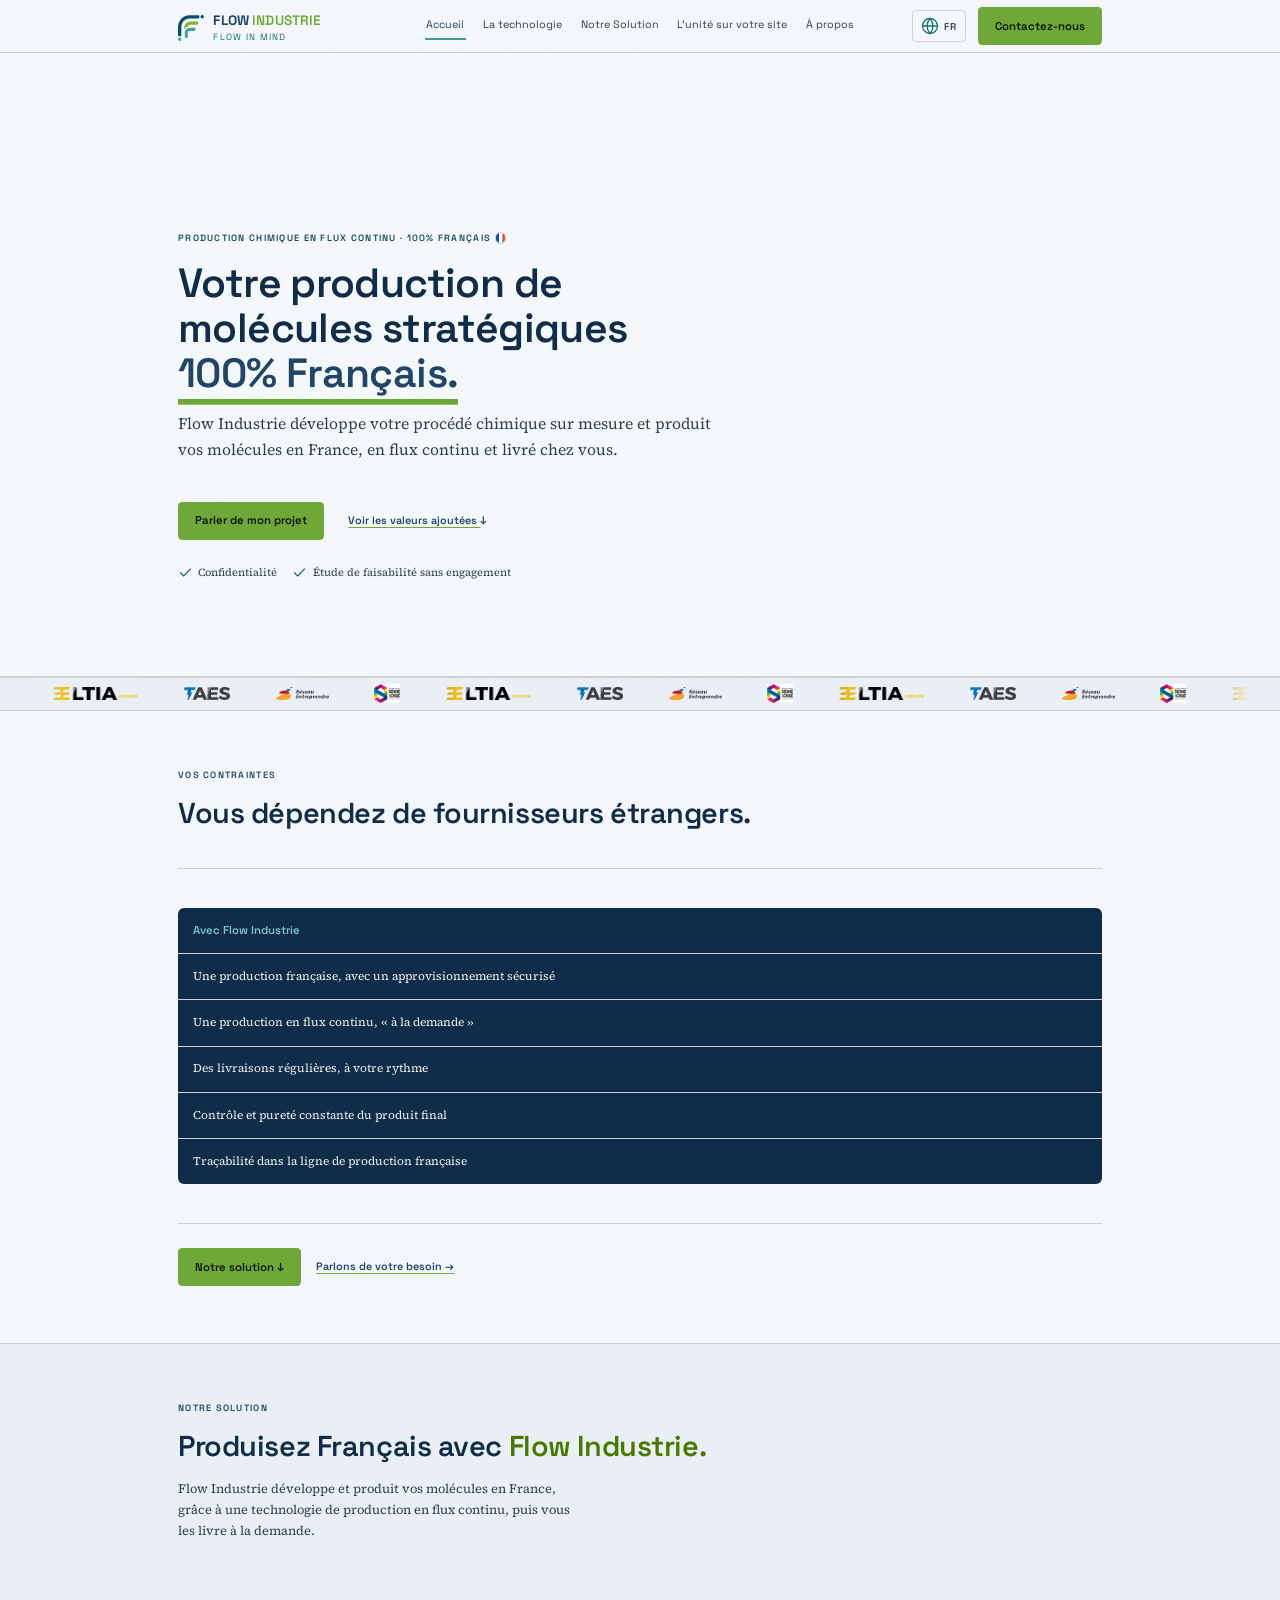
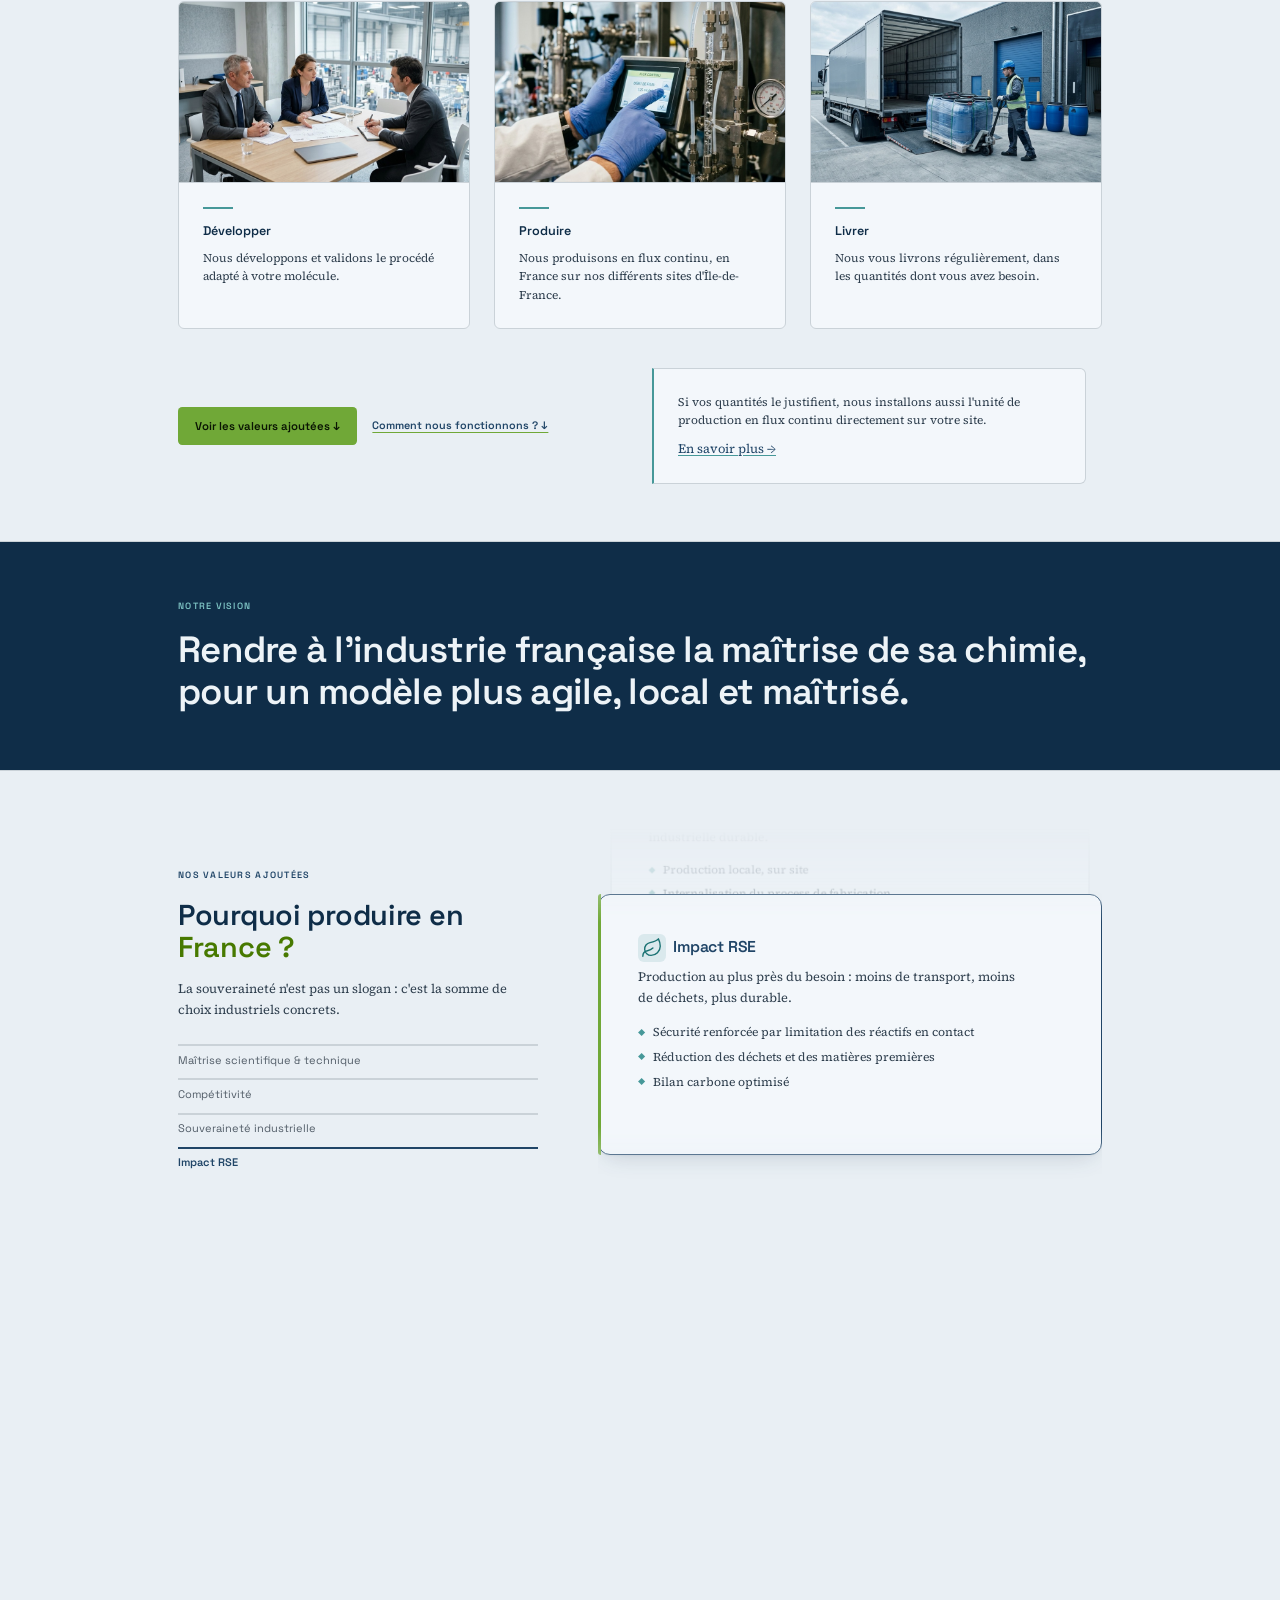
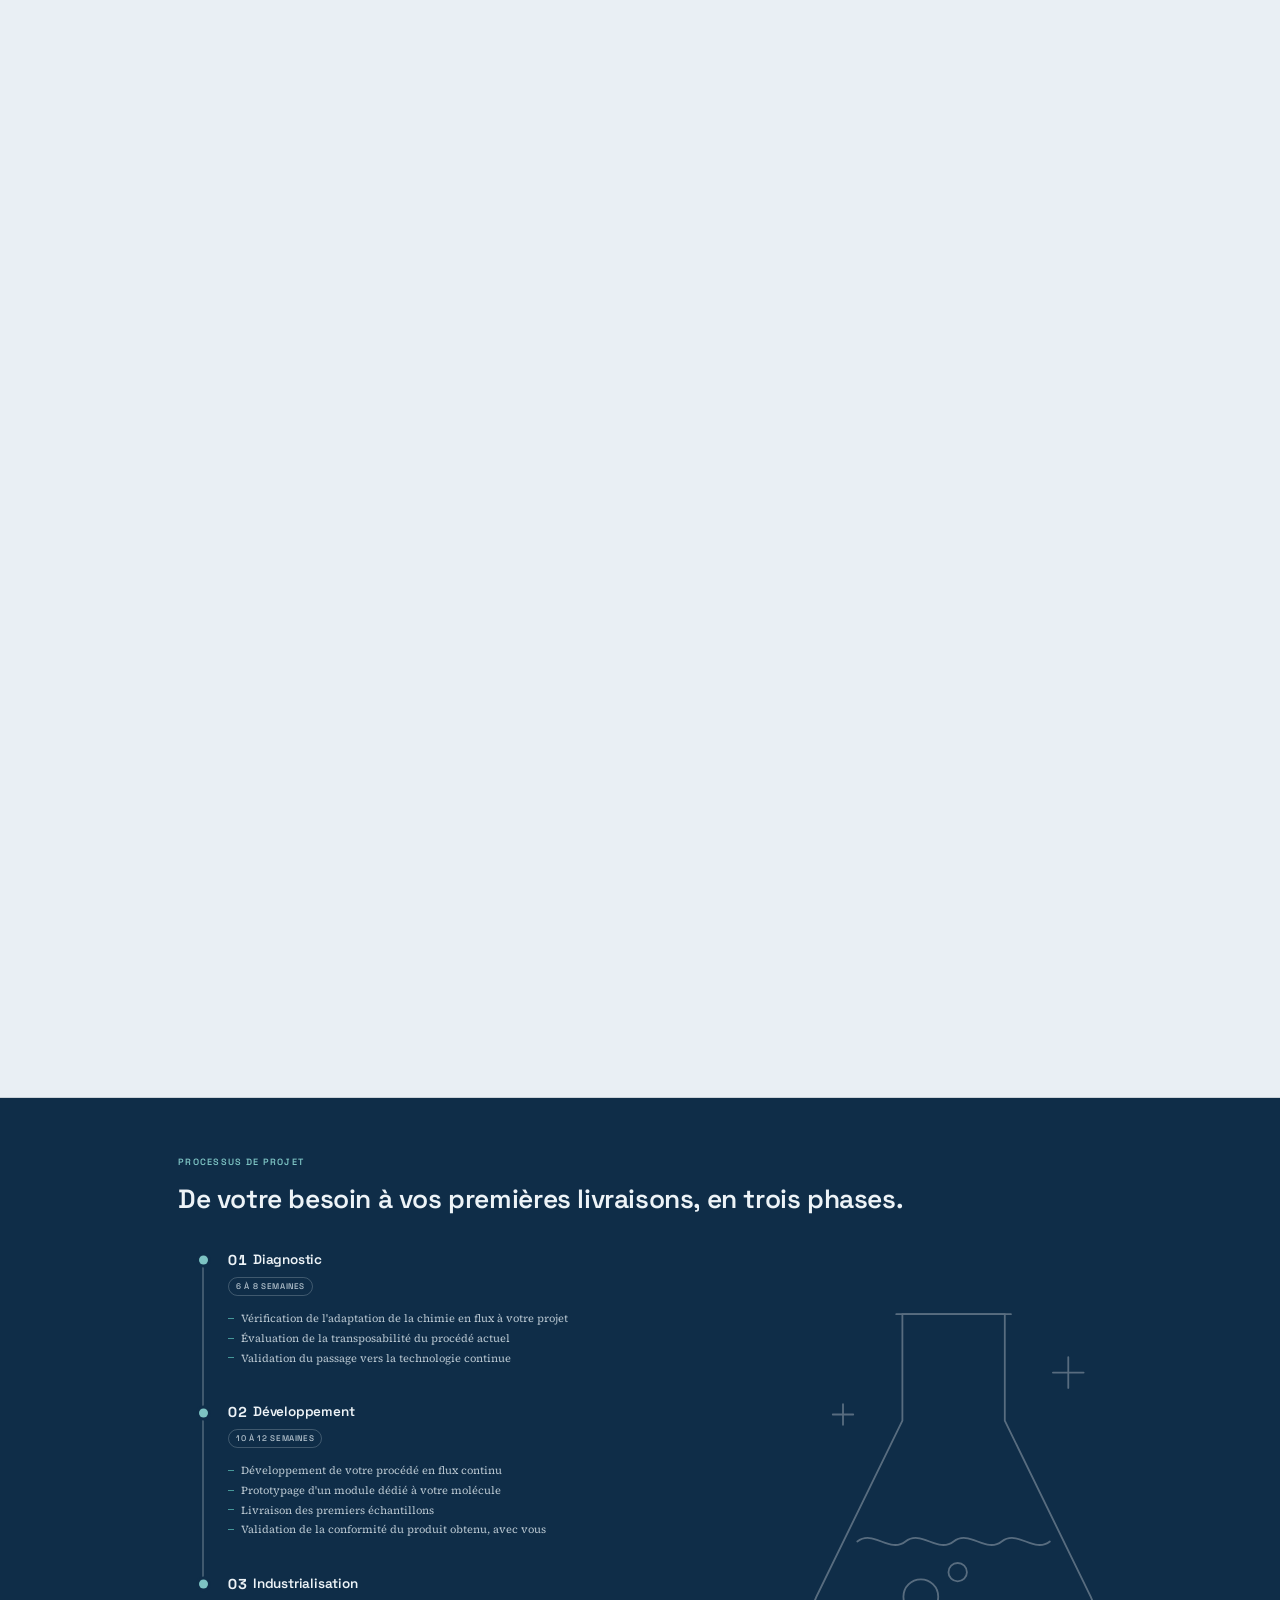
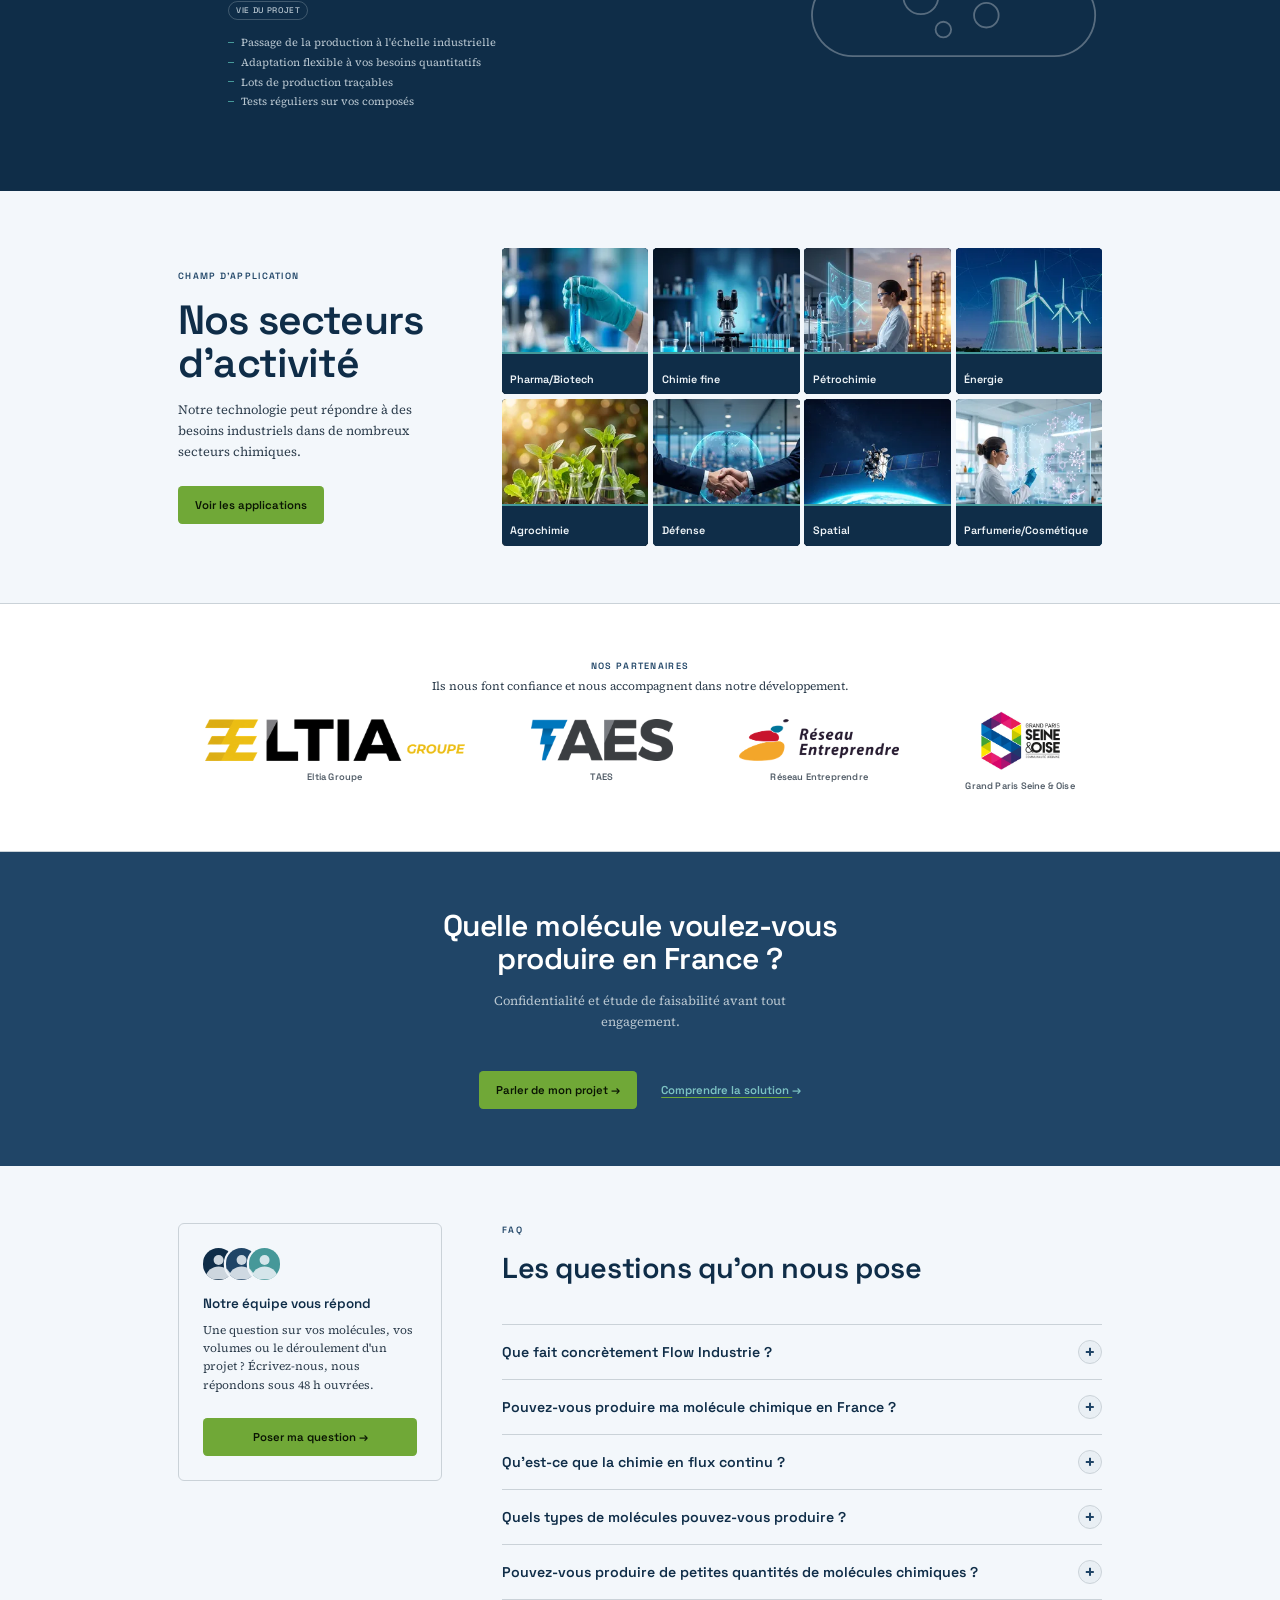
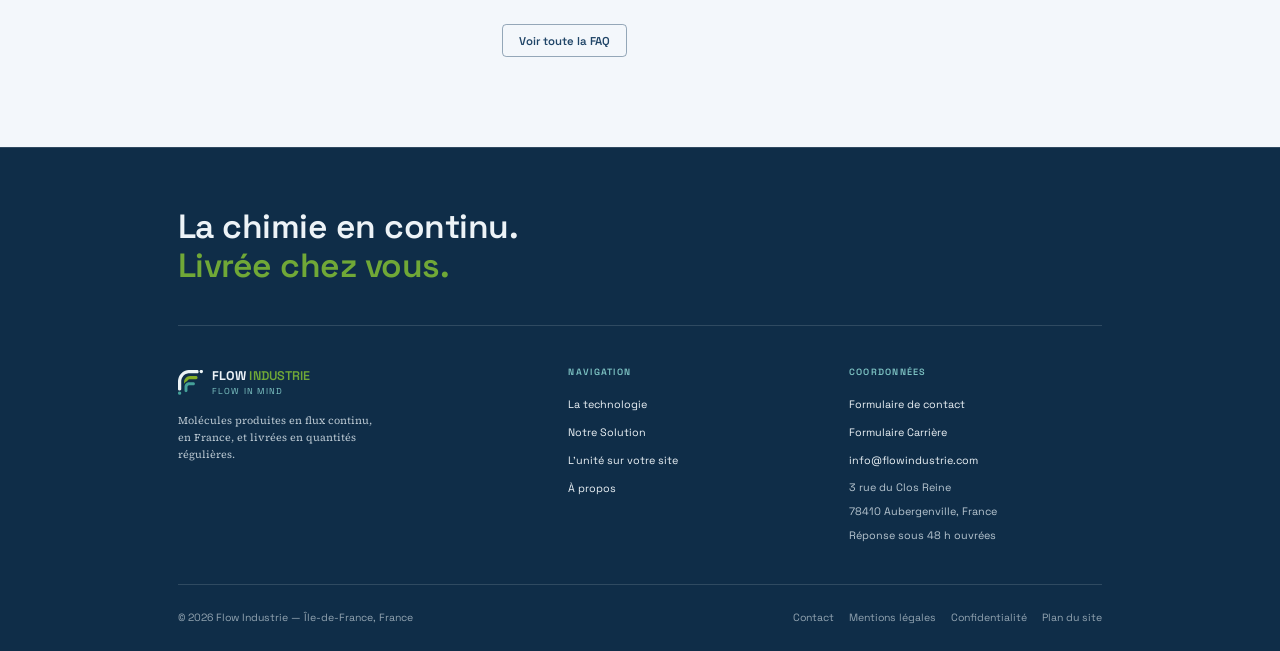
==== index.html @ d7e7b32c "Site Flow Industrie V3 (demonstration, validee par la cliente le 16/11/2026) Co-Authored-By: Claude " ====
<!DOCTYPE html><html lang="fr"> <head><meta charset="utf-8"><meta name="robots" content="noindex, nofollow"><meta name="viewport" content="width=device-width, initial-scale=1"><title>Flow Industrie — Vos molécules produites en France, livrées régulièrement</title><meta name="description" content="Flow Industrie produit vos molécules chimiques en flux continu, en France, et vous livre en quantités régulières : la même molécule, sans l'import."><link rel="canonical" href="https://www.flowindustrie.com/"><link rel="icon" href="favicon.svg" type="image/svg+xml"><link rel="sitemap" href="sitemap-index.xml"><meta property="og:type" content="website"><meta property="og:locale" content="fr_FR"><meta property="og:site_name" content="Flow Industrie"><meta property="og:title" content="Flow Industrie — Vos molécules produites en France, livrées régulièrement"><meta property="og:description" content="Flow Industrie produit vos molécules chimiques en flux continu, en France, et vous livre en quantités régulières : la même molécule, sans l'import."><meta property="og:url" content="https://www.flowindustrie.com/"><meta property="og:image" content="https://www.flowindustrie.com/images/og-unite-modulaire.jpg"><meta property="og:image:width" content="1200"><meta property="og:image:height" content="630"><meta property="og:image:alt" content="Vue de conception de l'unité modulaire de production chimique en flux continu Flow Industrie."><meta name="twitter:card" content="summary_large_image"><link rel="preconnect" href="https://fonts.googleapis.com"><link rel="preconnect" href="https://fonts.gstatic.com" crossorigin><link href="https://fonts.googleapis.com/css2?family=Space+Grotesk:wght@400;500;600;700&family=Source+Serif+4:opsz,wght@8..60,400;8..60,500;8..60,600&display=swap" rel="stylesheet"><script type="application/ld+json">{"@context":"https://schema.org","@type":"Organization","name":"Flow Industrie","slogan":"Flow in Mind","description":"Flow Industrie produit vos molécules chimiques en flux continu, en France, et vous livre en quantités régulières : la même molécule, sans l'import.","url":"https://www.flowindustrie.com/","logo":"https://www.flowindustrie.com/images/logo-flow-industrie.png","email":"info@flowindustrie.com","address":{"@type":"PostalAddress","streetAddress":"3 rue du Clos Reine","postalCode":"78410","addressLocality":"Aubergenville","addressRegion":"Île-de-France","addressCountry":"FR"}}</script><script type="application/ld+json">{"@context":"https://schema.org","@type":"Service","name":"Production de molécules chimiques en flux continu, livrées en France","serviceType":"Production à façon de molécules chimiques en chimie en flux continu, livrée en quantités régulières","provider":{"@type":"Organization","name":"Flow Industrie"},"areaServed":"FR","description":"Flow Industrie produit vos molécules chimiques en flux continu, en France, et vous livre en quantités régulières : la même molécule, sans l'import."}</script><script type="application/ld+json">{"@context":"https://schema.org","@type":"FAQPage","mainEntity":[{"@type":"Question","name":"Que fait concrètement Flow Industrie ?","acceptedAnswer":{"@type":"Answer","text":"Flow Industrie développe, produit et livre des molécules chimiques pour les industriels. Nous prenons en charge le développement du procédé, sa mise à l'échelle puis la production récurrente de la molécule sur notre site en France. Les produits sont ensuite livrés en quantités régulières, adaptées aux besoins de votre production."}},{"@type":"Question","name":"Pouvez-vous produire ma molécule chimique en France ?","acceptedAnswer":{"@type":"Answer","text":"Oui, sous réserve que la molécule et son procédé soient compatibles avec notre technologie de production en flux continu. Chaque projet commence par une étude de faisabilité permettant d'évaluer la molécule, le procédé, les contraintes de production et les volumes nécessaires avant tout engagement."}},{"@type":"Question","name":"Qu'est-ce que la chimie en flux continu ?","acceptedAnswer":{"@type":"Answer","text":"La chimie en flux continu consiste à faire circuler en continu les réactifs dans un équipement de production, plutôt que de réaliser la réaction par lots successifs. Cette technologie permet notamment de mieux contrôler les paramètres du procédé, de produire de manière régulière et d'adapter les volumes de production aux besoins industriels."}},{"@type":"Question","name":"Quels types de molécules pouvez-vous produire ?","acceptedAnswer":{"@type":"Answer","text":"Flow Industrie peut étudier des projets dans différents domaines de la chimie : chimie fine, pharmacie et biotech, énergie, agrochimie, pétrochimie, défense, spatial, parfumerie et cosmétique. La faisabilité dépend toutefois des caractéristiques propres à chaque molécule et de son procédé de synthèse."}},{"@type":"Question","name":"Pouvez-vous produire de petites quantités de molécules chimiques ?","acceptedAnswer":{"@type":"Answer","text":"Oui. L'un des intérêts de notre modèle est de pouvoir produire des quantités régulières, plutôt que d'imposer l'achat et le stockage de grandes quantités de produit. Les volumes peuvent évoluer en fonction des besoins du client, du kilogramme jusqu'à plusieurs dizaines de tonnes par an."}},{"@type":"Question","name":"Quels volumes pouvez-vous produire ?","acceptedAnswer":{"@type":"Answer","text":"Flow Industrie peut accompagner des besoins allant du kilogramme jusqu'à environ 100 tonnes par an, selon la molécule, le procédé et les caractéristiques du projet. Les volumes sont définis avec le client en fonction de sa consommation et de ses besoins industriels."}},{"@type":"Question","name":"Pourquoi produire une molécule chimique en France ?","acceptedAnswer":{"@type":"Answer","text":"Produire une molécule en France permet de réduire la dépendance à un fournisseur éloigné, de mieux maîtriser son approvisionnement et de limiter les contraintes liées au transport et au stockage. Pour une molécule stratégique, une production locale peut également contribuer à sécuriser la continuité de la production industrielle."}},{"@type":"Question","name":"Flow Industrie fait-elle de la sous-traitance chimique ?","acceptedAnswer":{"@type":"Answer","text":"Flow Industrie accompagne les industriels dans le développement, l'industrialisation et la production de leurs molécules chimiques. Notre intervention couvre notamment la mise au point du procédé, la production en flux continu en France et les livraisons régulières du produit fini."}},{"@type":"Question","name":"Comment se déroule un projet avec Flow Industrie ?","acceptedAnswer":{"@type":"Answer","text":"Un projet commence par l'identification de la molécule et une étude de faisabilité. Si le projet est compatible avec notre technologie, nous développons et validons le procédé, puis nous passons à la production et à la mise en place des livraisons récurrentes. Étude de faisabilité → Développement du procédé → Mise à l'échelle → Production → Livraisons régulières"}},{"@type":"Question","name":"Quels sont les avantages de la production chimique en flux continu ?","acceptedAnswer":{"@type":"Answer","text":"La production en flux continu permet notamment un meilleur contrôle du procédé, une production régulière et une adaptation des volumes aux besoins industriels. Elle peut également réduire certaines contraintes liées à la production par lots, selon la nature de la molécule et du procédé."}}]}</script><script>
      (function () {
        var racine = document.documentElement;
        if (window.matchMedia('(prefers-reduced-motion: reduce)').matches) return;
        racine.classList.add('js-mouvement');
        window.setTimeout(function () {
          if (racine.dataset.mouvement !== 'pret') racine.classList.remove('js-mouvement');
        }, 2500);
      })();
    </script><link rel="stylesheet" href="_astro/a-propos.DqSEigQd.css">
<link rel="stylesheet" href="_astro/index.Ccpy-rW3.css">
<link rel="stylesheet" href="_astro/applications.D3SaBpTM.css">
<style>.roulette[data-astro-cid-ecwx7uhs]{display:grid;gap:var(--space-md);list-style:none}.pilier[data-astro-cid-ecwx7uhs]{position:relative;background:var(--color-paper);border:var(--rule);border-radius:var(--radius-lg);padding:var(--space-xl);transition:border-color var(--dur) var(--ease-out),box-shadow var(--dur) var(--ease-out)}@media(max-width:900px){.pilier[data-astro-cid-ecwx7uhs]{padding:var(--space-lg)}}.pilier[data-astro-cid-ecwx7uhs]:hover,.roulette[data-astro-cid-ecwx7uhs][data-pilotage]>.pilier[data-astro-cid-ecwx7uhs]:hover{border-color:var(--color-teal);box-shadow:var(--ombre-survol)}@media(prefers-reduced-motion:reduce){.pilier[data-astro-cid-ecwx7uhs]{transition:none}}.pilier[data-astro-cid-ecwx7uhs]:before{content:"";position:absolute;left:-1px;top:-1px;bottom:-1px;width:.25rem;border-radius:var(--radius-lg) 0 0 var(--radius-lg);background:transparent;transition:background-color var(--dur)}.pilier[data-astro-cid-ecwx7uhs] h3[data-astro-cid-ecwx7uhs]{font-size:var(--text-lg);color:var(--color-petrol)}.resume[data-astro-cid-ecwx7uhs]{margin-top:.4rem;font-size:var(--text-body);color:var(--color-ink-2);max-width:56ch}.points[data-astro-cid-ecwx7uhs]{margin-top:var(--space-md);display:grid;gap:.55rem;list-style:none}.points[data-astro-cid-ecwx7uhs] li[data-astro-cid-ecwx7uhs]{position:relative;padding-left:1.25rem;font-size:1rem;line-height:1.5;color:var(--color-ink-2)}.points[data-astro-cid-ecwx7uhs] li[data-astro-cid-ecwx7uhs]:before{content:"";position:absolute;left:.1rem;top:.52em;width:.4375rem;height:.4375rem;background:var(--color-teal);transform:rotate(45deg)}.roulette[data-astro-cid-ecwx7uhs][data-pilotage]{position:relative;gap:0;padding-block:5.5rem;mask-image:linear-gradient(to bottom,transparent 0,#000 24%,#000 76%,transparent 100%);-webkit-mask-image:linear-gradient(to bottom,transparent 0,#000 24%,#000 76%,transparent 100%)}.roulette[data-astro-cid-ecwx7uhs][data-pilotage]>.pilier[data-astro-cid-ecwx7uhs]{grid-area:1 / 1;--force: 0;border-color:color-mix(in oklab,var(--color-petrol) calc(var(--force) * 100%),var(--color-rule));box-shadow:0 1px 2px oklch(29% .06 248 / calc(.06 * var(--force))),0 .875rem 2rem -.75rem oklch(29% .06 248 / calc(.26 * var(--force)));will-change:transform,opacity}.roulette[data-astro-cid-ecwx7uhs][data-pilotage]>.pilier[data-astro-cid-ecwx7uhs]:before{background:var(--color-accent);opacity:var(--force);transition:none}.commandes[data-astro-cid-ecwx7uhs][hidden]{display:none}.commandes[data-astro-cid-ecwx7uhs]{margin-top:var(--space-lg);display:grid}.commande[data-astro-cid-ecwx7uhs]{width:100%;background:none;border:0;padding:0 0 .9rem;cursor:pointer;text-align:left;font-family:var(--font-display);min-height:2.75rem;display:flex;flex-direction:column;align-items:stretch;justify-content:flex-start}.commande[data-astro-cid-ecwx7uhs] .visuel[data-astro-cid-ecwx7uhs]{display:block;height:2px;background:var(--color-rule);transition:background-color var(--dur),height var(--dur),margin-bottom var(--dur)}.commande[data-astro-cid-ecwx7uhs] .etiquette[data-astro-cid-ecwx7uhs]{display:block;margin-top:.55rem;font-size:.92rem;line-height:1.35;color:var(--color-muted);transition:color var(--dur)}.commande[data-astro-cid-ecwx7uhs]:hover .visuel[data-astro-cid-ecwx7uhs]{background:var(--color-teal)}.commande[data-astro-cid-ecwx7uhs]:hover .etiquette[data-astro-cid-ecwx7uhs]{color:var(--color-ink-2)}.commande[data-astro-cid-ecwx7uhs]:focus-visible{outline:2px solid var(--color-focus);outline-offset:.25rem;border-radius:2px}.commande[data-astro-cid-ecwx7uhs]:active .visuel[data-astro-cid-ecwx7uhs]{background:var(--color-petrol)}.commande[data-astro-cid-ecwx7uhs][aria-current=true] .visuel[data-astro-cid-ecwx7uhs]{background:var(--color-petrol);height:.1875rem;margin-bottom:-1px}.commande[data-astro-cid-ecwx7uhs][aria-current=true] .etiquette[data-astro-cid-ecwx7uhs]{color:var(--color-petrol);font-weight:600}
.surtitre-section[data-astro-cid-xhkvyzga]{font-family:var(--font-display);font-size:.76rem;font-weight:600;letter-spacing:.14em;text-transform:uppercase;color:var(--color-petrol);margin-bottom:var(--space-md)}.vision[data-astro-cid-xhkvyzga]{background:var(--color-petrol-deep);border-block:var(--rule)}.vision[data-astro-cid-xhkvyzga] .wrap[data-astro-cid-xhkvyzga]{padding-block:var(--rythme-demi)}.vision[data-astro-cid-xhkvyzga].part-empruntee{margin-top:2.75rem}.vision[data-astro-cid-xhkvyzga] .surtitre-section[data-astro-cid-xhkvyzga]{color:var(--color-teal-clair)}.phrase[data-astro-cid-xhkvyzga]{font-family:var(--font-display);font-weight:600;font-size:clamp(1.75rem,3.6vw,3.05rem);line-height:1.14;letter-spacing:-.02em;color:var(--color-on-dark)}.vision[data-astro-cid-xhkvyzga][data-pilotage] .mot[data-astro-cid-xhkvyzga]{opacity:0;transition:opacity .45s var(--ease-out)}.vision[data-astro-cid-xhkvyzga][data-pilotage] .mot[data-astro-cid-xhkvyzga].allume{opacity:1}
.cta-fin[data-astro-cid-ozoyvow7]{background:var(--color-petrol-deep);color:var(--color-on-dark)}.cta-fin[data-astro-cid-ozoyvow7].fond-petrol{background:var(--color-petrol)}.cta-fin[data-astro-cid-ozoyvow7] .wrap[data-astro-cid-ozoyvow7]{padding-block:var(--rythme-demi) var(--space-3xl);text-align:center}.cta-fin[data-astro-cid-ozoyvow7].suivie .wrap[data-astro-cid-ozoyvow7]{padding-bottom:var(--rythme-demi)}.cta-titre[data-astro-cid-ozoyvow7]{font-size:clamp(1.8rem,3.4vw,2.5rem);color:#fff;max-width:24ch;margin-inline:auto}.cta-texte[data-astro-cid-ozoyvow7]{margin-top:var(--space-md);color:var(--color-on-dark-2);max-width:52ch;margin-inline:auto}.cta-actions[data-astro-cid-ozoyvow7]{margin-top:var(--space-xl);display:flex;flex-wrap:wrap;align-items:center;justify-content:center;gap:var(--space-lg)}.cta-secondaire[data-astro-cid-ozoyvow7]{font-family:var(--font-display);font-weight:600;font-size:.95rem;color:var(--color-teal-clair);text-decoration-color:var(--color-accent)}
</style>
<link rel="stylesheet" href="_astro/applications.BpqbabYR.css"><link rel="stylesheet" href="_astro/mobile-partage.css"></head> <body> <a class="saut-contenu" href="#contenu">Aller au contenu principal</a> <header class="entete" data-astro-cid-dmqpwcec>  <!-- Niveau 2 — barre principale --> <div class="wrap barre" data-astro-cid-dmqpwcec> <a class="marque" href="index.html" data-astro-cid-dmqpwcec>  <img class="marque-signe" src="logo-flow-industrie.svg" alt="" width="972" height="959" data-astro-cid-dmqpwcec> <span class="marque-texte" data-astro-cid-dmqpwcec> <span class="marque-nom" data-astro-cid-dmqpwcec><b data-astro-cid-dmqpwcec>FLOW</b> <span data-astro-cid-dmqpwcec>INDUSTRIE</span></span> <span class="marque-baseline" data-astro-cid-dmqpwcec>Flow in Mind</span> </span> </a> <nav class="liens" id="menu-principal" aria-label="Navigation principale" data-astro-cid-dmqpwcec> <a href="index.html" aria-current="page" data-astro-cid-dmqpwcec> Accueil </a><a href="technologie/index.html" data-astro-cid-dmqpwcec> La technologie </a><a href="applications/index.html" data-astro-cid-dmqpwcec> Notre Solution </a><a href="unite-sur-votre-site/index.html" data-astro-cid-dmqpwcec> L&#39;unité sur votre site </a><a href="a-propos/index.html" data-astro-cid-dmqpwcec> À propos </a> <a class="btn btn-accent cta-menu" href="contact/index.html" data-astro-cid-dmqpwcec>Contactez-nous</a> </nav> <div class="actions-entete" data-astro-cid-dmqpwcec><!-- Sélecteur de langue : l'icône est en place, la traduction reste à brancher. --><button type="button" class="bouton-langue" aria-disabled="true" title="Le site n'est disponible qu'en français pour le moment" aria-label="Changer la langue du site — français" data-astro-cid-dmqpwcec><svg class="glyphe-langue" viewBox="0 0 24 24" width="18" height="18" fill="none" stroke="currentColor" stroke-width="1.7" stroke-linecap="round" stroke-linejoin="round" aria-hidden="true" data-astro-cid-dmqpwcec><circle cx="12" cy="12" r="10"/><path d="M2 12h20"/><path d="M12 2a15 15 0 0 1 0 20a15 15 0 0 1 0-20"/></svg><span class="etiquette-langue" data-astro-cid-dmqpwcec>FR</span></button><a class="btn btn-accent cta-entete" href="contact/index.html" data-astro-cid-dmqpwcec>Contactez-nous</a><button type="button" class="bouton-menu" id="bouton-menu" aria-controls="menu-principal" aria-expanded="false" data-astro-cid-dmqpwcec><span class="barres-menu" aria-hidden="true" data-astro-cid-dmqpwcec><span data-astro-cid-dmqpwcec></span><span data-astro-cid-dmqpwcec></span><span data-astro-cid-dmqpwcec></span></span>Menu</button></div> </div> </header>  <script type="module">const t=document.querySelector(".entete");if(t){let s=null;const l=()=>{const e=window.scrollY>8;e!==s&&(s=e,e?t.dataset.defile="":delete t.dataset.defile)};window.addEventListener("scroll",l,{passive:!0}),l()}</script> <main id="contenu">  <section class="hero" data-astro-cid-j7pv25f6> <div class="wrap hero-grille" data-astro-cid-j7pv25f6>  <div class="hero-texte" data-anim-groupe="monte" data-astro-cid-j7pv25f6>  <p class="hero-surtitre" data-astro-cid-j7pv25f6>Production&nbsp;chimique en&nbsp;flux&nbsp;continu&nbsp;·&nbsp;100%&nbsp;Français<span class="drapeau" role="img" aria-label="France" data-astro-cid-j7pv25f6><svg viewBox="0 0 3 3" width="14" height="14" preserveAspectRatio="none" aria-hidden="true" data-astro-cid-j7pv25f6><rect width="1" height="3" x="0" fill="#0055A4"/><rect width="1" height="3" x="1" fill="#FFFFFF"/><rect width="1" height="3" x="2" fill="#EF4135"/></svg></span></p>   <h1 data-astro-cid-j7pv25f6>Votre production de molécules stratégiques <em class="vert" data-anim="souligne" data-retard="3" data-astro-cid-j7pv25f6>100% Français.</em></h1>  <p class="hero-chapo" data-astro-cid-j7pv25f6>
Flow Industrie développe votre procédé chimique sur mesure et produit vos
          molécules en France, en flux continu et livré chez vous.
</p>  <div class="cta" data-astro-cid-j7pv25f6> <a class="btn btn-accent" href="contact/index.html" data-astro-cid-j7pv25f6>Parler de mon projet</a> <a class="hero-ancre lien-appui" data-sens="bas" href="#valeurs-ajoutees" data-astro-cid-j7pv25f6>Voir les valeurs ajoutées <span aria-hidden="true" data-astro-cid-j7pv25f6>↓</span></a> </div> <ul class="hero-appui" data-astro-cid-j7pv25f6><li data-astro-cid-j7pv25f6><svg class="glyphe" viewBox="0 0 24 24" width="15" height="15" fill="none" stroke="currentColor" stroke-width="2" stroke-linecap="round" stroke-linejoin="round" aria-hidden="true" data-astro-cid-j7pv25f6><path d="m4 12.5 5 5L20 6.5"/></svg><span data-astro-cid-j7pv25f6>Confidentialité</span></li><li data-astro-cid-j7pv25f6><svg class="glyphe" viewBox="0 0 24 24" width="15" height="15" fill="none" stroke="currentColor" stroke-width="2" stroke-linecap="round" stroke-linejoin="round" aria-hidden="true" data-astro-cid-j7pv25f6><path d="m4 12.5 5 5L20 6.5"/></svg><span data-astro-cid-j7pv25f6>Étude de faisabilité sans engagement</span></li></ul> </div> </div>   <picture data-astro-cid-j7pv25f6><!-- Sur telephone et tablette, une photo nativement en portrait (1536x2752), composee pour ce cadre : plafond clair en haut ou se pose le titre, atelier au milieu, bidon et mains gantees en bas. Elle remplit tout le hero, la ou le recadrage paysage precedent ne tenait que la moitie haute. --><source media="(max-width:860px)" type="image/webp" srcset="_astro/unite-hall-espace-texte.BmQSYcXX_port800.webp 800w, _astro/unite-hall-espace-texte.BmQSYcXX_port1536.webp 1536w" sizes="100vw" data-astro-cid-j7pv25f6><img src="_astro/unite-hall-espace-texte.BmQSYcXX_2mOYdv.webp" srcset="_astro/unite-hall-espace-texte.BmQSYcXX_HS0qW.webp 760w, _astro/unite-hall-espace-texte.BmQSYcXX_1jfOqG.webp 1100w, _astro/unite-hall-espace-texte.BmQSYcXX_1F0tlM.webp 1600w, _astro/unite-hall-espace-texte.BmQSYcXX_2mOYdv.webp 1928w" data-anim="voile" data-retard="2" alt="Mains gantées refermant un bidon de produit chimique fini sur une table en inox, atelier de production en arrière-plan." sizes="100vw" loading="eager" fetchpriority="high" data-astro-cid-j7pv25f6="true" decoding="async" width="1928" height="816" class="hero-photo"></picture> </section><section class="bandeau-partenaires" aria-label="Nos partenaires" data-astro-cid-4k7yywj5> <div class="bandeau-interieur" data-astro-cid-4k7yywj5> <div class="piste" data-astro-cid-4k7yywj5> <div class="defile" data-astro-cid-4k7yywj5> <ul class="logos-bande" data-astro-cid-4k7yywj5> <li style="--echelle:1" data-astro-cid-4k7yywj5> <img src="images/partenaires/eltia.png" alt="Eltia Groupe" decoding="async" data-astro-cid-4k7yywj5> </li><li style="--echelle:1" data-astro-cid-4k7yywj5> <img src="images/partenaires/taes.png" alt="TAES" decoding="async" data-astro-cid-4k7yywj5> </li><li style="--echelle:1" data-astro-cid-4k7yywj5> <img src="images/partenaires/reseau-entreprendre.png" alt="Réseau Entreprendre" decoding="async" data-astro-cid-4k7yywj5> </li><li style="--echelle:1.4" data-astro-cid-4k7yywj5> <img src="images/partenaires/grand-paris-seine-oise.png" alt="Grand Paris Seine &amp; Oise" decoding="async" data-astro-cid-4k7yywj5> </li> </ul><ul class="logos-bande" aria-hidden="true" data-astro-cid-4k7yywj5> <li style="--echelle:1" data-astro-cid-4k7yywj5> <img src="images/partenaires/eltia.png" alt="" decoding="async" data-astro-cid-4k7yywj5> </li><li style="--echelle:1" data-astro-cid-4k7yywj5> <img src="images/partenaires/taes.png" alt="" decoding="async" data-astro-cid-4k7yywj5> </li><li style="--echelle:1" data-astro-cid-4k7yywj5> <img src="images/partenaires/reseau-entreprendre.png" alt="" decoding="async" data-astro-cid-4k7yywj5> </li><li style="--echelle:1.4" data-astro-cid-4k7yywj5> <img src="images/partenaires/grand-paris-seine-oise.png" alt="" decoding="async" data-astro-cid-4k7yywj5> </li> </ul><ul class="logos-bande" aria-hidden="true" data-astro-cid-4k7yywj5> <li style="--echelle:1" data-astro-cid-4k7yywj5> <img src="images/partenaires/eltia.png" alt="" decoding="async" data-astro-cid-4k7yywj5> </li><li style="--echelle:1" data-astro-cid-4k7yywj5> <img src="images/partenaires/taes.png" alt="" decoding="async" data-astro-cid-4k7yywj5> </li><li style="--echelle:1" data-astro-cid-4k7yywj5> <img src="images/partenaires/reseau-entreprendre.png" alt="" decoding="async" data-astro-cid-4k7yywj5> </li><li style="--echelle:1.4" data-astro-cid-4k7yywj5> <img src="images/partenaires/grand-paris-seine-oise.png" alt="" decoding="async" data-astro-cid-4k7yywj5> </li> </ul><ul class="logos-bande" aria-hidden="true" data-astro-cid-4k7yywj5> <li style="--echelle:1" data-astro-cid-4k7yywj5> <img src="images/partenaires/eltia.png" alt="" decoding="async" data-astro-cid-4k7yywj5> </li><li style="--echelle:1" data-astro-cid-4k7yywj5> <img src="images/partenaires/taes.png" alt="" decoding="async" data-astro-cid-4k7yywj5> </li><li style="--echelle:1" data-astro-cid-4k7yywj5> <img src="images/partenaires/reseau-entreprendre.png" alt="" decoding="async" data-astro-cid-4k7yywj5> </li><li style="--echelle:1.4" data-astro-cid-4k7yywj5> <img src="images/partenaires/grand-paris-seine-oise.png" alt="" decoding="async" data-astro-cid-4k7yywj5> </li> </ul><ul class="logos-bande" aria-hidden="true" data-astro-cid-4k7yywj5> <li style="--echelle:1" data-astro-cid-4k7yywj5> <img src="images/partenaires/eltia.png" alt="" decoding="async" data-astro-cid-4k7yywj5> </li><li style="--echelle:1" data-astro-cid-4k7yywj5> <img src="images/partenaires/taes.png" alt="" decoding="async" data-astro-cid-4k7yywj5> </li><li style="--echelle:1" data-astro-cid-4k7yywj5> <img src="images/partenaires/reseau-entreprendre.png" alt="" decoding="async" data-astro-cid-4k7yywj5> </li><li style="--echelle:1.4" data-astro-cid-4k7yywj5> <img src="images/partenaires/grand-paris-seine-oise.png" alt="" decoding="async" data-astro-cid-4k7yywj5> </li> </ul><ul class="logos-bande" aria-hidden="true" data-astro-cid-4k7yywj5> <li style="--echelle:1" data-astro-cid-4k7yywj5> <img src="images/partenaires/eltia.png" alt="" decoding="async" data-astro-cid-4k7yywj5> </li><li style="--echelle:1" data-astro-cid-4k7yywj5> <img src="images/partenaires/taes.png" alt="" decoding="async" data-astro-cid-4k7yywj5> </li><li style="--echelle:1" data-astro-cid-4k7yywj5> <img src="images/partenaires/reseau-entreprendre.png" alt="" decoding="async" data-astro-cid-4k7yywj5> </li><li style="--echelle:1.4" data-astro-cid-4k7yywj5> <img src="images/partenaires/grand-paris-seine-oise.png" alt="" decoding="async" data-astro-cid-4k7yywj5> </li> </ul><ul class="logos-bande" aria-hidden="true" data-astro-cid-4k7yywj5> <li style="--echelle:1" data-astro-cid-4k7yywj5> <img src="images/partenaires/eltia.png" alt="" decoding="async" data-astro-cid-4k7yywj5> </li><li style="--echelle:1" data-astro-cid-4k7yywj5> <img src="images/partenaires/taes.png" alt="" decoding="async" data-astro-cid-4k7yywj5> </li><li style="--echelle:1" data-astro-cid-4k7yywj5> <img src="images/partenaires/reseau-entreprendre.png" alt="" decoding="async" data-astro-cid-4k7yywj5> </li><li style="--echelle:1.4" data-astro-cid-4k7yywj5> <img src="images/partenaires/grand-paris-seine-oise.png" alt="" decoding="async" data-astro-cid-4k7yywj5> </li> </ul><ul class="logos-bande" aria-hidden="true" data-astro-cid-4k7yywj5> <li style="--echelle:1" data-astro-cid-4k7yywj5> <img src="images/partenaires/eltia.png" alt="" decoding="async" data-astro-cid-4k7yywj5> </li><li style="--echelle:1" data-astro-cid-4k7yywj5> <img src="images/partenaires/taes.png" alt="" decoding="async" data-astro-cid-4k7yywj5> </li><li style="--echelle:1" data-astro-cid-4k7yywj5> <img src="images/partenaires/reseau-entreprendre.png" alt="" decoding="async" data-astro-cid-4k7yywj5> </li><li style="--echelle:1.4" data-astro-cid-4k7yywj5> <img src="images/partenaires/grand-paris-seine-oise.png" alt="" decoding="async" data-astro-cid-4k7yywj5> </li> </ul> </div> </div> </div> </section>     <section class="split" id="le-constat" aria-labelledby="titre-constat" data-astro-cid-j7pv25f6> <div class="wrap" data-astro-cid-j7pv25f6> <div class="constat-tete" data-anim-groupe="monte" data-astro-cid-j7pv25f6>  <p class="surtitre-section" data-astro-cid-j7pv25f6>Vos contraintes</p>  <h2 class="titre-section" id="titre-constat" data-astro-cid-j7pv25f6>Vous dépendez de fournisseurs étrangers.</h2>  </div>  <div class="bascule-cadre" data-anim="carte" data-retard="1" data-astro-cid-j7pv25f6> <table class="bascule" role="table" data-astro-cid-j7pv25f6>  <caption class="legende-masquee" data-astro-cid-j7pv25f6>Ce qu&#39;une production française et livrée change pour vous.</caption> <thead role="rowgroup" data-astro-cid-j7pv25f6> <tr role="row" data-astro-cid-j7pv25f6> <th role="columnheader" scope="col" class="col-flow" data-astro-cid-j7pv25f6>Avec Flow Industrie</th> </tr> </thead> <tbody role="rowgroup" data-astro-cid-j7pv25f6>  <tr role="row" data-astro-cid-j7pv25f6> <td role="cell" class="col-flow" data-astro-cid-j7pv25f6> Une production française, avec un approvisionnement sécurisé </td> </tr><tr role="row" data-astro-cid-j7pv25f6> <td role="cell" class="col-flow" data-astro-cid-j7pv25f6> Une production en flux continu, « à la demande » </td> </tr><tr role="row" data-astro-cid-j7pv25f6> <td role="cell" class="col-flow" data-astro-cid-j7pv25f6> Des livraisons régulières, à votre rythme </td> </tr><tr role="row" data-astro-cid-j7pv25f6> <td role="cell" class="col-flow" data-astro-cid-j7pv25f6> Contrôle et pureté constante du produit final </td> </tr><tr role="row" data-astro-cid-j7pv25f6> <td role="cell" class="col-flow" data-astro-cid-j7pv25f6> Traçabilité dans la ligne de production française </td> </tr> </tbody> </table> </div>  <div class="constat-pied" data-anim="monte" data-retard="2" data-astro-cid-j7pv25f6> <div class="constat-liens" data-astro-cid-j7pv25f6> <a class="btn btn-accent" data-sens="bas" href="#notre-solution" data-astro-cid-j7pv25f6>Notre solution&nbsp;↓</a> <a class="lien-appui lien-tuile hero-ancre" href="contact/index.html" data-astro-cid-j7pv25f6>
Parlons de votre besoin&nbsp;→</a> </div> </div> </div> </section> <section class="solution" id="notre-solution" aria-labelledby="titre-solution" data-astro-cid-j7pv25f6> <div class="wrap" data-astro-cid-j7pv25f6> <div class="solution-tete" data-anim-groupe="monte" data-astro-cid-j7pv25f6> <p class="surtitre-section" data-astro-cid-j7pv25f6>Notre solution</p>  <h2 class="titre-section" id="titre-solution" data-astro-cid-j7pv25f6>Produisez Français avec <em class="vert" data-astro-cid-j7pv25f6>Flow Industrie.</em></h2> <p class="chapo" data-astro-cid-j7pv25f6>
Flow Industrie développe et produit vos molécules en France, grâce à une
          technologie de production en flux continu, puis vous les livre à la demande.
</p> </div>  <div class="trajet-rouleau" data-trajet data-astro-cid-j7pv25f6><ol class="trajet" data-anim-groupe="carte" data-astro-cid-j7pv25f6> <li data-astro-cid-j7pv25f6><div class="trajet-image" aria-hidden="true" data-astro-cid-j7pv25f6><img src="images/solution/solution-1-reunion.jpg" alt="Trois personnes en reunion de travail autour d'une table de bureau." loading="lazy" decoding="async" width="760" height="475" onload="this.closest('.trajet-image').classList.add('avec-photo')" onerror="this.remove()" data-astro-cid-j7pv25f6><svg class="glyphe" viewBox="0 0 24 24" width="52" height="52" fill="none" stroke="currentColor" stroke-width="1.5" stroke-linecap="round" stroke-linejoin="round" data-astro-cid-j7pv25f6><path d="M9.5 3h5v5.2l4.2 8.6a2 2 0 0 1-1.8 2.9H7.1a2 2 0 0 1-1.8-2.9l4.2-8.6Z"/><path d="M8 14h8"/></svg></div><div class="trajet-corps" data-astro-cid-j7pv25f6> <span class="trajet-filet" aria-hidden="true" data-astro-cid-j7pv25f6></span> <p class="trajet-titre" data-astro-cid-j7pv25f6>Développer</p> <p class="trajet-texte" data-astro-cid-j7pv25f6>
Nous développons et validons le procédé adapté à votre molécule.
</p> </div></li> <li data-astro-cid-j7pv25f6><div class="trajet-image" aria-hidden="true" data-astro-cid-j7pv25f6><img src="images/methode/methode-5-produire.jpg" alt="Main gantee sur l'ecran de commande d'une unite en flux continu, qui affiche le debit de flux." loading="lazy" decoding="async" width="760" height="415" onload="this.closest('.trajet-image').classList.add('avec-photo')" onerror="this.remove()" data-astro-cid-j7pv25f6><svg class="glyphe" viewBox="0 0 24 24" width="52" height="52" fill="none" stroke="currentColor" stroke-width="1.5" stroke-linecap="round" stroke-linejoin="round" data-astro-cid-j7pv25f6><path d="M3.5 19.5V9.5l5.5 3.2V9.5l5.5 3.2V6l6 3.6v9.9"/><path d="M2.5 19.5h19"/></svg></div><div class="trajet-corps" data-astro-cid-j7pv25f6> <span class="trajet-filet" aria-hidden="true" data-astro-cid-j7pv25f6></span> <p class="trajet-titre" data-astro-cid-j7pv25f6>Produire</p> <p class="trajet-texte" data-astro-cid-j7pv25f6>
Nous produisons en flux continu, en France sur nos différents sites
            d'Île-de-France.
</p> </div></li> <li data-astro-cid-j7pv25f6><div class="trajet-image" aria-hidden="true" data-astro-cid-j7pv25f6><img src="images/solution/solution-3-chargement.jpg" alt="Operateur chargeant une palette de futs chimiques dans la remorque d'un camion, sur un quai industriel." loading="lazy" decoding="async" width="760" height="475" onload="this.closest('.trajet-image').classList.add('avec-photo')" onerror="this.remove()" data-astro-cid-j7pv25f6><svg class="glyphe" viewBox="0 0 24 24" width="52" height="52" fill="none" stroke="currentColor" stroke-width="1.5" stroke-linecap="round" stroke-linejoin="round" data-astro-cid-j7pv25f6><path d="M2.5 7.5h10v9h-10z"/><path d="M12.5 11h4l3 3v2.5h-7z"/><circle cx="6" cy="18" r="1.6"/><circle cx="16.5" cy="18" r="1.6"/></svg></div><div class="trajet-corps" data-astro-cid-j7pv25f6> <span class="trajet-filet" aria-hidden="true" data-astro-cid-j7pv25f6></span> <p class="trajet-titre" data-astro-cid-j7pv25f6>Livrer</p> <p class="trajet-texte" data-astro-cid-j7pv25f6>
Nous vous livrons régulièrement, dans les quantités dont vous avez besoin.
</p> </div></li> </ol><div class="trajet-commandes" data-astro-cid-j7pv25f6><button type="button" class="trajet-fleche" data-trajet-prec aria-label="Étape précédente" data-astro-cid-j7pv25f6><svg viewBox="0 0 24 24" width="18" height="18" fill="none" stroke="currentColor" stroke-width="2" stroke-linecap="round" stroke-linejoin="round" aria-hidden="true"><path d="M15 5 8 12l7 7"/></svg></button><p class="rouleau-rang" aria-live="polite" data-astro-cid-j7pv25f6><span data-trajet-rang>1</span>&#8201;/&#8201;<span data-trajet-total>3</span></p><button type="button" class="trajet-fleche" data-trajet-suiv aria-label="Étape suivante" data-astro-cid-j7pv25f6><svg viewBox="0 0 24 24" width="18" height="18" fill="none" stroke="currentColor" stroke-width="2" stroke-linecap="round" stroke-linejoin="round" aria-hidden="true"><path d="m9 5 7 7-7 7"/></svg></button></div></div><div class="solution-pied" data-astro-cid-j7pv25f6><div class="solution-liens" data-anim="monte" data-retard="1" data-astro-cid-j7pv25f6> <a class="btn btn-accent" data-sens="bas" href="#valeurs-ajoutees" data-astro-cid-j7pv25f6>Voir les valeurs ajoutées&nbsp;↓</a> <a class="lien-appui lien-tuile hero-ancre" data-sens="bas" href="#deroulement" data-astro-cid-j7pv25f6>
Comment nous fonctionnons&nbsp;?&nbsp;↓</a> </div> <aside class="solution-etape2" data-anim="carte" data-retard="2" data-astro-cid-j7pv25f6> <p data-astro-cid-j7pv25f6>
Si vos quantités le justifient, nous installons aussi l'unité de production en flux
          continu directement sur votre site.
</p> <a class="lien-texte" href="unite-sur-votre-site/index.html" data-astro-cid-j7pv25f6>
En savoir plus <span aria-hidden="true" data-astro-cid-j7pv25f6>→</span> </a> </aside></div>   </div> </section>   <section class="vision" data-vision aria-labelledby="titre-vision" data-astro-cid-xhkvyzga> <div class="wrap" data-astro-cid-xhkvyzga> <p class="surtitre-section" data-astro-cid-xhkvyzga>Notre vision</p>  <p class="phrase" id="titre-vision" data-astro-cid-xhkvyzga> <span class="mot" data-astro-cid-xhkvyzga>Rendre</span>  <span class="mot" data-astro-cid-xhkvyzga>à</span>  <span class="mot" data-astro-cid-xhkvyzga>l&#39;industrie</span>  <span class="mot" data-astro-cid-xhkvyzga>française</span>  <span class="mot" data-astro-cid-xhkvyzga>la</span>  <span class="mot" data-astro-cid-xhkvyzga>maîtrise</span>  <span class="mot" data-astro-cid-xhkvyzga>de</span>  <span class="mot" data-astro-cid-xhkvyzga>sa</span>  <span class="mot" data-astro-cid-xhkvyzga>chimie,</span>  <span class="mot" data-astro-cid-xhkvyzga>pour</span>  <span class="mot" data-astro-cid-xhkvyzga>un</span>  <span class="mot" data-astro-cid-xhkvyzga>modèle</span>  <span class="mot" data-astro-cid-xhkvyzga>plus</span>  <span class="mot" data-astro-cid-xhkvyzga>agile,</span>  <span class="mot" data-astro-cid-xhkvyzga>local</span>  <span class="mot" data-astro-cid-xhkvyzga>et</span>  <span class="mot" data-astro-cid-xhkvyzga>maîtrisé.</span>  </p> </div> </section>  <script type="module">const m=Array.from(document.querySelectorAll("[data-vision]"));if(m.length&&!window.matchMedia("(prefers-reduced-motion: reduce)").matches)for(const e of m){const a=e.querySelector(".phrase"),t=Array.from(e.querySelectorAll(".mot"));if(!a||!t.length)continue;e.dataset.pilotage="";let i=null,o=!0,c=-1;const u=()=>{i=null;const n=a.getBoundingClientRect(),d=window.innerHeight,h=d*.4+n.height;if(!h)return;const f=Math.min(1,Math.max(0,(d*.85-n.top)/h)),l=Math.round(f*t.length);if(l!==c){c=l;for(let r=0;r<t.length;r++)t[r].classList.toggle("allume",r<l)}},s=()=>{i!==null||!o||(i=requestAnimationFrame(u))};"IntersectionObserver"in window&&new IntersectionObserver(([n])=>{o=n.isIntersecting,o&&s()},{rootMargin:"200px 0px"}).observe(e),window.addEventListener("scroll",s,{passive:!0}),window.addEventListener("resize",s,{passive:!0}),u()}</script> <section class="split-piliers" id="valeurs-ajoutees" data-astro-cid-j7pv25f6> <div class="piste" data-piste data-astro-cid-j7pv25f6> <div class="wrap ecran" data-astro-cid-j7pv25f6>  <div class="colonne-cadre" data-anim-groupe="monte" data-astro-cid-ecwx7uhs> <p class="surtitre-section" data-astro-cid-j7pv25f6>Nos valeurs ajoutées</p> <h2 class="titre-section" data-astro-cid-j7pv25f6>Pourquoi produire en <em class="vert" data-astro-cid-j7pv25f6>France&nbsp;?</em></h2> <p class="chapo" data-astro-cid-j7pv25f6>La souveraineté n'est pas un slogan : c'est la somme de choix industriels concrets.</p>   <div class="commandes" role="group" aria-label="Choisir un pilier" hidden data-commandes data-astro-cid-ecwx7uhs> <button type="button" class="commande" data-astro-cid-ecwx7uhs> <span class="visuel" aria-hidden="true" data-astro-cid-ecwx7uhs></span> <span class="etiquette" data-astro-cid-ecwx7uhs>Maîtrise scientifique &amp; technique</span> </button><button type="button" class="commande" data-astro-cid-ecwx7uhs> <span class="visuel" aria-hidden="true" data-astro-cid-ecwx7uhs></span> <span class="etiquette" data-astro-cid-ecwx7uhs>Compétitivité</span> </button><button type="button" class="commande" data-astro-cid-ecwx7uhs> <span class="visuel" aria-hidden="true" data-astro-cid-ecwx7uhs></span> <span class="etiquette" data-astro-cid-ecwx7uhs>Souveraineté industrielle</span> </button><button type="button" class="commande" data-astro-cid-ecwx7uhs> <span class="visuel" aria-hidden="true" data-astro-cid-ecwx7uhs></span> <span class="etiquette" data-astro-cid-ecwx7uhs>Impact RSE</span> </button> </div> </div> <ul class="roulette" data-roulette data-astro-cid-ecwx7uhs> <li class="pilier" data-astro-cid-ecwx7uhs> <h3 class="avec-icone" data-astro-cid-ecwx7uhs><span class="icone-bloc" aria-hidden="true" data-astro-cid-ecwx7uhs><svg class="glyphe" viewBox="0 0 24 24" width="22" height="22" fill="none" stroke="currentColor" stroke-width="1.5" stroke-linecap="round" stroke-linejoin="round" data-astro-cid-ecwx7uhs><circle cx="6" cy="7" r="2.4"/><circle cx="18" cy="9" r="2.4"/><circle cx="11" cy="17.5" r="2.4"/><path d="M8.2 7.7 15.7 8.6M16.8 11.2l-4.2 4.3M9.3 15.6 7 9.3"/></svg></span>Maîtrise scientifique &amp; technique</h3> <p class="resume" data-astro-cid-ecwx7uhs>Un procédé conçu, validé et piloté par des chimistes du flux continu.</p> <ul class="points" data-astro-cid-ecwx7uhs> <li data-astro-cid-ecwx7uhs>Réduction des volumes réacteurs</li><li data-astro-cid-ecwx7uhs>Traçabilité</li><li data-astro-cid-ecwx7uhs>Production à la demande &amp; sans interruption</li><li data-astro-cid-ecwx7uhs>Modularité</li> </ul> </li><li class="pilier" data-astro-cid-ecwx7uhs> <h3 class="avec-icone" data-astro-cid-ecwx7uhs><span class="icone-bloc" aria-hidden="true" data-astro-cid-ecwx7uhs><svg class="glyphe" viewBox="0 0 24 24" width="22" height="22" fill="none" stroke="currentColor" stroke-width="1.5" stroke-linecap="round" stroke-linejoin="round" data-astro-cid-ecwx7uhs><path d="M4 19.5h16"/><path d="M6.5 19.5V13M11 19.5V8.5M15.5 19.5v-4M20 19.5V5"/></svg></span>Compétitivité</h3> <p class="resume" data-astro-cid-ecwx7uhs>Le flux continu réduit les coûts de production.</p> <ul class="points" data-astro-cid-ecwx7uhs> <li data-astro-cid-ecwx7uhs>Performances élevées et pureté inégalée</li><li data-astro-cid-ecwx7uhs>Réduction temps développement &amp; industrialisation</li><li data-astro-cid-ecwx7uhs>Suppression des stocks et des coûts logistiques</li> </ul> </li><li class="pilier" data-astro-cid-ecwx7uhs> <h3 class="avec-icone" data-astro-cid-ecwx7uhs><span class="icone-bloc" aria-hidden="true" data-astro-cid-ecwx7uhs><svg class="glyphe" viewBox="0 0 24 24" width="22" height="22" fill="none" stroke="currentColor" stroke-width="1.5" stroke-linecap="round" stroke-linejoin="round" data-astro-cid-ecwx7uhs><path d="M12 2.6 20.5 7v10L12 21.4 3.5 17V7Z"/><path d="m9 12 2.2 2.2L15.4 10"/></svg></span>Souveraineté industrielle</h3> <p class="resume" data-astro-cid-ecwx7uhs>Une production 100% française, pour une souveraineté industrielle durable.</p> <ul class="points" data-astro-cid-ecwx7uhs> <li data-astro-cid-ecwx7uhs>Production locale, sur site</li><li data-astro-cid-ecwx7uhs>Internalisation du process de fabrication</li><li data-astro-cid-ecwx7uhs>Maîtrise des paramètres de réaction</li> </ul> </li><li class="pilier" data-astro-cid-ecwx7uhs> <h3 class="avec-icone" data-astro-cid-ecwx7uhs><span class="icone-bloc" aria-hidden="true" data-astro-cid-ecwx7uhs><svg class="glyphe" viewBox="0 0 24 24" width="22" height="22" fill="none" stroke="currentColor" stroke-width="1.5" stroke-linecap="round" stroke-linejoin="round" data-astro-cid-ecwx7uhs><path d="M11 20A7 7 0 0 1 9.8 6.1C15.5 5 17 4.5 19 2c1 2 2 4.2 2 8 0 5.5-4.8 10-10 10Z"/><path d="M2 21c0-3 1.85-5.36 5.08-6C9.5 14.5 12 13 13 12"/></svg></span>Impact RSE</h3> <p class="resume" data-astro-cid-ecwx7uhs>Production au plus près du besoin : moins de transport, moins de déchets, plus durable.</p> <ul class="points" data-astro-cid-ecwx7uhs> <li data-astro-cid-ecwx7uhs>Sécurité renforcée par limitation des réactifs en contact</li><li data-astro-cid-ecwx7uhs>Réduction des déchets et des matières premières</li><li data-astro-cid-ecwx7uhs>Bilan carbone optimisé</li> </ul> </li> </ul>  <script type="module">const s=document.querySelector("[data-roulette]"),p=document.querySelector("[data-commandes]");if(s&&p){const a=Array.from(s.querySelectorAll(".pilier")),u=Array.from(p.querySelectorAll(".commande"));if(a.length>1&&u.length===a.length){s.dataset.pilotage="",p.hidden=!1;const A=s.closest("section")??s,g=s.closest("[data-piste]"),m=a.length-1,w=window.matchMedia("(prefers-reduced-motion: reduce)"),x=62,S=.16;let l=0,r=0,c=null,f=!0,b=-1;const d=()=>{for(let t=0;t<a.length;t++){const i=t-r,n=Math.abs(i),o=a[t],F=n>=1.75?0:Math.max(0,1-n*.62);o.style.transform=`translateY(${(i*x).toFixed(2)}%) scale(${(1-Math.min(n,2)*.05).toFixed(4)})`,o.style.opacity=F.toFixed(3),o.style.zIndex=String(10-Math.round(n*4)),o.style.setProperty("--force",Math.max(0,1-n*1.6).toFixed(3)),o.style.pointerEvents=n<.5?"auto":"none"}const e=Math.min(m,Math.max(0,Math.round(r)));e!==b&&(b=e,u.forEach((t,i)=>{i===e?t.setAttribute("aria-current","true"):t.removeAttribute("aria-current")}))},y=()=>{const e=l-r;if(Math.abs(e)<.001||w.matches){r=l,d(),c=null;return}r+=e*S,d(),c=requestAnimationFrame(y)},E=()=>{c!==null&&cancelAnimationFrame(c),c=requestAnimationFrame(y)},M=e=>{l=Math.min(m,Math.max(0,e)),E()},h=()=>{const e=window.innerHeight;let t;if(g){const i=g.getBoundingClientRect(),n=i.height-e;n>e*.5&&(t=-i.top/n)}if(t===void 0){const i=s.getBoundingClientRect(),n=e*.45,o=e*.3-i.height;if(n<=o)return;t=(n-i.top)/(n-o)}M(t*m)},v=()=>{f&&h()};u.forEach((e,t)=>{e.addEventListener("click",()=>M(t))}),"IntersectionObserver"in window&&new IntersectionObserver(([e])=>{f=e.isIntersecting,f&&v()},{rootMargin:"300px 0px"}).observe(s),window.addEventListener("scroll",v,{passive:!0}),window.addEventListener("resize",v,{passive:!0}),document.addEventListener("visibilitychange",()=>{document.visibilityState==="visible"&&(c=null,h(),r=l,d())}),h(),r=l,d()}}</script> </div> </div> </section><section class="deroulement deroulement-colonne" id="deroulement" data-astro-cid-j7pv25f6> <span class="filigrane-chimie" aria-hidden="true" data-astro-cid-j7pv25f6><svg viewBox="4.5 2.5 15 18" fill="none" stroke="currentColor" stroke-linecap="round" stroke-linejoin="round" data-astro-cid-j7pv25f6><path d="M9.5 3h5v5.2l4.2 8.6a2 2 0 0 1-1.8 2.9H7.1a2 2 0 0 1-1.8-2.9l4.2-8.6Z"/><path d="M9.2 3h5.6"/><path d="M7.3 14.1c.78-.6 1.57.6 2.35 0s1.57.6 2.35 0 1.57.6 2.35 0 1.57.6 2.35 0"/><circle cx="10.4" cy="16.8" r=".85"/><circle cx="13.6" cy="17.7" r=".6"/><circle cx="12.2" cy="15.6" r=".45"/><circle cx="11.5" cy="18.4" r=".38"/><path d="M17.6 5.1v1.5M16.85 5.85h1.5"/><path d="M6.6 7.4v1M6.1 7.9h1"/></svg></span> <div class="piste" data-astro-cid-j7pv25f6> <div class="ecran" data-astro-cid-j7pv25f6> <div class="cadrage" data-anim-groupe="monte" data-astro-cid-j7pv25f6>  <p class="surtitre-section" data-astro-cid-j7pv25f6>Processus de projet</p>  <h2 class="titre-section" data-astro-cid-j7pv25f6>De votre besoin à vos premières livraisons, en trois phases.</h2>     <ol class="frise sombre" data-frise aria-hidden="true" data-astro-cid-z3vkjzr4> <li class="station" data-astro-cid-z3vkjzr4> <span class="puce" data-astro-cid-z3vkjzr4></span> <span class="nom" data-astro-cid-z3vkjzr4>Diagnostic</span> <span class="duree" data-astro-cid-z3vkjzr4>6 à 8 semaines</span> </li><li class="station" data-astro-cid-z3vkjzr4> <span class="puce" data-astro-cid-z3vkjzr4></span> <span class="nom" data-astro-cid-z3vkjzr4>Développement</span> <span class="duree" data-astro-cid-z3vkjzr4>10 à 12 semaines</span> </li><li class="station" data-astro-cid-z3vkjzr4> <span class="puce" data-astro-cid-z3vkjzr4></span> <span class="nom" data-astro-cid-z3vkjzr4>Industrialisation</span> <span class="duree" data-astro-cid-z3vkjzr4>vie du projet</span> </li> </ol>  </div> <div class="zone" data-zone data-astro-cid-ynlpztoc> <ol class="rail" data-rail data-astro-cid-ynlpztoc> <li class="case" data-anim="monte" data-astro-cid-ynlpztoc> <article class="carte" data-carte data-astro-cid-ynlpztoc> <header class="tete" data-astro-cid-ynlpztoc>  <span class="tete-titre" data-astro-cid-ynlpztoc> <span class="num" aria-hidden="true" data-astro-cid-ynlpztoc> 01 </span> <h3 data-astro-cid-ynlpztoc>Diagnostic</h3> </span> <span class="duree" data-astro-cid-ynlpztoc>6 à 8 semaines</span> </header> <ul class="etapes" data-astro-cid-ynlpztoc> <li data-astro-cid-ynlpztoc>Vérification de l&#39;adaptation de la chimie en flux à votre projet</li><li data-astro-cid-ynlpztoc>Évaluation de la transposabilité du procédé actuel</li><li data-astro-cid-ynlpztoc>Validation du passage vers la technologie continue</li> </ul> </article> </li><li class="case" data-anim="monte" data-astro-cid-ynlpztoc> <article class="carte" data-carte data-astro-cid-ynlpztoc> <header class="tete" data-astro-cid-ynlpztoc>  <span class="tete-titre" data-astro-cid-ynlpztoc> <span class="num" aria-hidden="true" data-astro-cid-ynlpztoc> 02 </span> <h3 data-astro-cid-ynlpztoc>Développement</h3> </span> <span class="duree" data-astro-cid-ynlpztoc>10 à 12 semaines</span> </header> <ul class="etapes" data-astro-cid-ynlpztoc> <li data-astro-cid-ynlpztoc>Développement de votre procédé en flux continu</li><li data-astro-cid-ynlpztoc>Prototypage d&#39;un module dédié à votre molécule</li><li data-astro-cid-ynlpztoc>Livraison des premiers échantillons</li><li data-astro-cid-ynlpztoc>Validation de la conformité du produit obtenu, avec vous</li> </ul> </article> </li><li class="case" data-anim="monte" data-astro-cid-ynlpztoc> <article class="carte" data-carte data-astro-cid-ynlpztoc> <header class="tete" data-astro-cid-ynlpztoc>  <span class="tete-titre" data-astro-cid-ynlpztoc> <span class="num" aria-hidden="true" data-astro-cid-ynlpztoc> 03 </span> <h3 data-astro-cid-ynlpztoc>Industrialisation</h3> </span> <span class="duree" data-astro-cid-ynlpztoc>vie du projet</span> </header> <ul class="etapes" data-astro-cid-ynlpztoc> <li data-astro-cid-ynlpztoc>Passage de la production à l&#39;échelle industrielle</li><li data-astro-cid-ynlpztoc>Adaptation flexible à vos besoins quantitatifs</li><li data-astro-cid-ynlpztoc>Lots de production traçables</li><li data-astro-cid-ynlpztoc>Tests réguliers sur vos composés</li> </ul> </article> </li>    <li class="case-butoir" aria-hidden="true" data-astro-cid-ynlpztoc></li> </ol> </div>  <script type="module">const e=document.querySelector("[data-zone]"),l=e?.querySelector("[data-rail]");if(e&&l){const u=Array.from(l.querySelectorAll("[data-carte]")),a=e.closest("section"),r=a?.querySelector("[data-piste]")??null,d=a?.querySelector("[data-ecran]")??null,z=a?Array.from(a.querySelectorAll("[data-frise] .station")):[];if(u.length>1){const v=window.matchMedia("(min-width: 901px) and (min-height: 640px)"),y=window.matchMedia("(prefers-reduced-motion: reduce)");let i=!1,E=0,w=0,x=0,m=-1,h=!1;const C=()=>v.matches&&!y.matches&&!!r&&!!d,A=()=>{const n=C();n!==i&&(i=n,i?(e.scrollLeft=0,e.dataset.pilotage="",a?.setAttribute("data-pilotage","")):(l.style.transform="",delete e.dataset.pilotage,a?.removeAttribute("data-pilotage"))),x=Math.max(0,l.scrollWidth-e.clientWidth),i&&r&&d&&(E=Math.max(1,r.offsetHeight-d.offsetHeight),w=parseFloat(getComputedStyle(d).top)||0)},L=n=>{const c=e.clientWidth*.22;let t=0,M=1/0;u.forEach((s,o)=>{const g=s.offsetLeft+n,S=g+s.offsetWidth,W=c<g?g-c:c>S?c-S:0;W<M&&(M=W,t=o)}),t!==m&&(m=t,u.forEach((s,o)=>{s.dataset.actif=o===t?"on":"off"}),z.forEach((s,o)=>{s.dataset.etat=o===t?"active":o<t?"passe":"attente"}))},p=()=>{if(i&&r){const n=r.getBoundingClientRect().top,t=-Math.min(1,Math.max(0,(w-n)/E))*x;l.style.transform=`translate3d(${t.toFixed(1)}px, 0, 0)`,L(t)}else L(-e.scrollLeft)},q=()=>{h||(h=!0,requestAnimationFrame(()=>{h=!1,p()}))},f=()=>{A(),m=-1,p()};A(),p(),window.addEventListener("scroll",q,{passive:!0}),e.addEventListener("scroll",q,{passive:!0}),window.addEventListener("resize",f),v.addEventListener("change",f),y.addEventListener("change",f),"fonts"in document&&document.fonts.ready.then(f)}}</script>  <p class="indice" aria-hidden="true" data-astro-cid-isiaj4hg> <span class="mot" data-astro-cid-isiaj4hg>Faites défiler</span> <span class="fleche" data-astro-cid-isiaj4hg>↓</span> </p>  </div> </div> </section> <section class="secteurs" data-astro-cid-j7pv25f6> <div class="wrap" data-astro-cid-j7pv25f6>   <div class="bloc" data-astro-cid-hrecg56o>  <div class="cadrage" data-anim-groupe="monte" data-astro-cid-hrecg56o> <p class="surtitre-section" data-astro-cid-j7pv25f6>Champ d'application</p> <h2 class="titre-section" data-astro-cid-j7pv25f6>Nos secteurs d'activité</h2> <p class="chapo" data-astro-cid-j7pv25f6>
Notre technologie peut répondre à des besoins industriels dans de nombreux
          secteurs chimiques.
</p> <p class="secteurs-cta" data-astro-cid-j7pv25f6> <a class="btn btn-accent" href="applications/index.html" data-astro-cid-j7pv25f6>Voir les applications</a> </p>  </div>  <div class="secteurs-rouleau" data-secteurs data-astro-cid-hrecg56o><ul class="grille" data-anim-groupe="monte" data-grille-secteurs data-astro-cid-hrecg56o> <li class="tuile" data-tuile data-astro-cid-hrecg56o>  <div class="plateau" data-astro-cid-hrecg56o> <div class="face face-avant" data-face="avant" data-astro-cid-hrecg56o>   <img src="_astro/pharma-biotech.q8lwWgOD_ZfaFTb.webp" srcset="_astro/pharma-biotech.q8lwWgOD_28Rj65.webp 240w, _astro/pharma-biotech.q8lwWgOD_2jAeBE.webp 480w" alt="Mains gantées tenant un tube à essai rempli d'un liquide bleu, dans un laboratoire." sizes="(max-width: 760px) 30vw, (max-width: 1260px) 23vw, 14vw" loading="lazy" data-astro-cid-hrecg56o="true" decoding="async" fetchpriority="auto" width="736" height="736" class="visuel"> <span class="socle" data-astro-cid-hrecg56o> <span class="nom" data-astro-cid-hrecg56o>Pharma/​Biotech</span> </span> </div>  <div class="face face-arriere" id="applications-pharma-biotech" data-face="arriere" data-astro-cid-hrecg56o> <div class="dos-corps" data-astro-cid-hrecg56o> <ul class="dos-liste" data-astro-cid-hrecg56o> <li data-astro-cid-hrecg56o>Principes actifs</li><li data-astro-cid-hrecg56o>Intermédiaires</li><li data-astro-cid-hrecg56o>Réactifs de diagnostics</li> </ul> </div> <span class="socle" data-astro-cid-hrecg56o> <span class="nom" data-astro-cid-hrecg56o>Pharma/​Biotech</span> </span> </div> </div>  <button class="declencheur" type="button" aria-expanded="false" aria-controls="applications-pharma-biotech" data-astro-cid-hrecg56o>  <span class="libelle-cache" data-astro-cid-hrecg56o>Pharma/Biotech — applications</span> </button> </li><li class="tuile" data-tuile data-astro-cid-hrecg56o>  <div class="plateau" data-astro-cid-hrecg56o> <div class="face face-avant" data-face="avant" data-astro-cid-hrecg56o>   <img src="_astro/chimie-fine.aEPmw5UP_Z2vWysu.webp" srcset="_astro/chimie-fine.aEPmw5UP_p7oHS.webp 240w, _astro/chimie-fine.aEPmw5UP_1av67C.webp 480w" alt="Verrerie de laboratoire et microscope sur une paillasse, fioles remplies d'un liquide bleu." sizes="(max-width: 760px) 30vw, (max-width: 1260px) 23vw, 14vw" loading="lazy" data-astro-cid-hrecg56o="true" decoding="async" fetchpriority="auto" width="736" height="736" class="visuel"> <span class="socle" data-astro-cid-hrecg56o> <span class="nom" data-astro-cid-hrecg56o>Chimie fine</span> </span> </div>  <div class="face face-arriere" id="applications-chimie-fine" data-face="arriere" data-astro-cid-hrecg56o> <div class="dos-corps" data-astro-cid-hrecg56o> <ul class="dos-liste" data-astro-cid-hrecg56o> <li data-astro-cid-hrecg56o>Additifs</li><li data-astro-cid-hrecg56o>Intermédiaires</li><li data-astro-cid-hrecg56o>Catalyseurs</li> </ul> </div> <span class="socle" data-astro-cid-hrecg56o> <span class="nom" data-astro-cid-hrecg56o>Chimie fine</span> </span> </div> </div>  <button class="declencheur" type="button" aria-expanded="false" aria-controls="applications-chimie-fine" data-astro-cid-hrecg56o>  <span class="libelle-cache" data-astro-cid-hrecg56o>Chimie fine — applications</span> </button> </li><li class="tuile" data-tuile data-astro-cid-hrecg56o>  <div class="plateau" data-astro-cid-hrecg56o> <div class="face face-avant" data-face="avant" data-astro-cid-hrecg56o>   <img src="_astro/petrochimie.DMM-mFwp_20Bbto.webp" srcset="_astro/petrochimie.DMM-mFwp_ZiJqEy.webp 240w, _astro/petrochimie.DMM-mFwp_1a2rR.webp 480w" alt="Chimiste devant un écran d'analyse, colonnes de distillation d'une raffinerie en arrière-plan." sizes="(max-width: 760px) 30vw, (max-width: 1260px) 23vw, 14vw" loading="lazy" data-astro-cid-hrecg56o="true" decoding="async" fetchpriority="auto" width="1024" height="1024" class="visuel"> <span class="socle" data-astro-cid-hrecg56o> <span class="nom" data-astro-cid-hrecg56o>Pétrochimie</span> </span> </div>  <div class="face face-arriere" id="applications-petrochimie" data-face="arriere" data-astro-cid-hrecg56o> <div class="dos-corps" data-astro-cid-hrecg56o> <ul class="dos-liste" data-astro-cid-hrecg56o> <li data-astro-cid-hrecg56o>Additifs carburants</li><li data-astro-cid-hrecg56o>Inhibiteurs de corrosion</li><li data-astro-cid-hrecg56o>Agents de traitement</li> </ul> </div> <span class="socle" data-astro-cid-hrecg56o> <span class="nom" data-astro-cid-hrecg56o>Pétrochimie</span> </span> </div> </div>  <button class="declencheur" type="button" aria-expanded="false" aria-controls="applications-petrochimie" data-astro-cid-hrecg56o>  <span class="libelle-cache" data-astro-cid-hrecg56o>Pétrochimie — applications</span> </button> </li><li class="tuile" data-tuile data-astro-cid-hrecg56o>  <div class="plateau" data-astro-cid-hrecg56o> <div class="face face-avant" data-face="avant" data-astro-cid-hrecg56o>   <img src="_astro/energie.CLLjdvUL_13p3o4.webp" srcset="_astro/energie.CLLjdvUL_Z2tUOI6.webp 240w, _astro/energie.CLLjdvUL_1CjF2X.webp 480w" alt="Tour de refroidissement et éoliennes stylisées, champ de panneaux solaires au premier plan." sizes="(max-width: 760px) 30vw, (max-width: 1260px) 23vw, 14vw" style="object-position: center 30%" loading="lazy" data-astro-cid-hrecg56o="true" decoding="async" fetchpriority="auto" width="720" height="720" class="visuel"> <span class="socle" data-astro-cid-hrecg56o> <span class="nom" data-astro-cid-hrecg56o>Énergie</span> </span> </div>  <div class="face face-arriere" id="applications-energie" data-face="arriere" data-astro-cid-hrecg56o> <div class="dos-corps" data-astro-cid-hrecg56o> <ul class="dos-liste" data-astro-cid-hrecg56o> <li data-astro-cid-hrecg56o>Électrolytes</li><li data-astro-cid-hrecg56o>Solvants</li><li data-astro-cid-hrecg56o>Fluides caloporteurs</li> </ul> </div> <span class="socle" data-astro-cid-hrecg56o> <span class="nom" data-astro-cid-hrecg56o>Énergie</span> </span> </div> </div>  <button class="declencheur" type="button" aria-expanded="false" aria-controls="applications-energie" data-astro-cid-hrecg56o>  <span class="libelle-cache" data-astro-cid-hrecg56o>Énergie — applications</span> </button> </li><li class="tuile" data-tuile data-astro-cid-hrecg56o>  <div class="plateau" data-astro-cid-hrecg56o> <div class="face face-avant" data-face="avant" data-astro-cid-hrecg56o>   <img src="_astro/agrochimie.DQiY0scs_Z1A7MWD.webp" srcset="_astro/agrochimie.DQiY0scs_Z2usLmv.webp 240w, _astro/agrochimie.DQiY0scs_ZdzT4l.webp 480w" alt="Fioles de laboratoire posées dans la terre, jeunes pousses vertes s'élevant derrière elles." sizes="(max-width: 760px) 30vw, (max-width: 1260px) 23vw, 14vw" loading="lazy" data-astro-cid-hrecg56o="true" decoding="async" fetchpriority="auto" width="735" height="735" class="visuel"> <span class="socle" data-astro-cid-hrecg56o> <span class="nom" data-astro-cid-hrecg56o>Agrochimie</span> </span> </div>  <div class="face face-arriere" id="applications-agrochimie" data-face="arriere" data-astro-cid-hrecg56o> <div class="dos-corps" data-astro-cid-hrecg56o> <ul class="dos-liste" data-astro-cid-hrecg56o> <li data-astro-cid-hrecg56o>Substances actives</li><li data-astro-cid-hrecg56o>Adjuvants</li><li data-astro-cid-hrecg56o>Biostimulants</li> </ul> </div> <span class="socle" data-astro-cid-hrecg56o> <span class="nom" data-astro-cid-hrecg56o>Agrochimie</span> </span> </div> </div>  <button class="declencheur" type="button" aria-expanded="false" aria-controls="applications-agrochimie" data-astro-cid-hrecg56o>  <span class="libelle-cache" data-astro-cid-hrecg56o>Agrochimie — applications</span> </button> </li><li class="tuile" data-tuile data-astro-cid-hrecg56o>  <div class="plateau" data-astro-cid-hrecg56o> <div class="face face-avant" data-face="avant" data-astro-cid-hrecg56o>   <img src="_astro/defense.BChUkzZq_2oNHSb.webp" srcset="_astro/defense.BChUkzZq_1MTyyI.webp 240w, _astro/defense.BChUkzZq_Z11xgss.webp 480w" alt="Poignée de main devant un globe terrestre numérique, dans un bureau vitré." sizes="(max-width: 760px) 30vw, (max-width: 1260px) 23vw, 14vw" loading="lazy" data-astro-cid-hrecg56o="true" decoding="async" fetchpriority="auto" width="736" height="736" class="visuel"> <span class="socle" data-astro-cid-hrecg56o> <span class="nom" data-astro-cid-hrecg56o>Défense</span> </span> </div>  <div class="face face-arriere" id="applications-defense" data-face="arriere" data-astro-cid-hrecg56o> <div class="dos-corps" data-astro-cid-hrecg56o> <ul class="dos-liste" data-astro-cid-hrecg56o> <li data-astro-cid-hrecg56o>Molécules énergétiques</li><li data-astro-cid-hrecg56o>Précurseurs</li><li data-astro-cid-hrecg56o>Agents de protection</li> </ul> </div> <span class="socle" data-astro-cid-hrecg56o> <span class="nom" data-astro-cid-hrecg56o>Défense</span> </span> </div> </div>  <button class="declencheur" type="button" aria-expanded="false" aria-controls="applications-defense" data-astro-cid-hrecg56o>  <span class="libelle-cache" data-astro-cid-hrecg56o>Défense — applications</span> </button> </li><li class="tuile" data-tuile data-astro-cid-hrecg56o>  <div class="plateau" data-astro-cid-hrecg56o> <div class="face face-avant" data-face="avant" data-astro-cid-hrecg56o>   <img src="_astro/spatial.B1IrXyqY_NF4iu.webp" srcset="_astro/spatial.B1IrXyqY_2lwk0g.webp 240w, _astro/spatial.B1IrXyqY_1nzFWo.webp 480w" alt="Satellite en orbite au-dessus de la Terre, panneaux solaires déployés." sizes="(max-width: 760px) 30vw, (max-width: 1260px) 23vw, 14vw" style="object-position: center 14%" loading="lazy" data-astro-cid-hrecg56o="true" decoding="async" fetchpriority="auto" width="720" height="720" class="visuel"> <span class="socle" data-astro-cid-hrecg56o> <span class="nom" data-astro-cid-hrecg56o>Spatial</span> </span> </div>  <div class="face face-arriere" id="applications-spatial" data-face="arriere" data-astro-cid-hrecg56o> <div class="dos-corps" data-astro-cid-hrecg56o> <ul class="dos-liste" data-astro-cid-hrecg56o> <li data-astro-cid-hrecg56o>Ergols</li><li data-astro-cid-hrecg56o>Précurseurs</li><li data-astro-cid-hrecg56o>Fluides de test</li> </ul> </div> <span class="socle" data-astro-cid-hrecg56o> <span class="nom" data-astro-cid-hrecg56o>Spatial</span> </span> </div> </div>  <button class="declencheur" type="button" aria-expanded="false" aria-controls="applications-spatial" data-astro-cid-hrecg56o>  <span class="libelle-cache" data-astro-cid-hrecg56o>Spatial — applications</span> </button> </li><li class="tuile" data-tuile data-astro-cid-hrecg56o>  <div class="plateau" data-astro-cid-hrecg56o> <div class="face face-avant" data-face="avant" data-astro-cid-hrecg56o>   <img src="_astro/parfumerie.9c2N7Usv_Zv6gVu.webp" srcset="_astro/parfumerie.9c2N7Usv_1Ac83e.webp 240w, _astro/parfumerie.9c2N7Usv_Z1NiWhb.webp 480w" alt="Chimiste devant un panneau affichant des structures moléculaires, flacons sur la paillasse." sizes="(max-width: 760px) 30vw, (max-width: 1260px) 23vw, 14vw" loading="lazy" data-astro-cid-hrecg56o="true" decoding="async" fetchpriority="auto" width="1024" height="1024" class="visuel"> <span class="socle" data-astro-cid-hrecg56o> <span class="nom" data-astro-cid-hrecg56o>Parfumerie/​Cosmétique</span> </span> </div>  <div class="face face-arriere" id="applications-parfumerie-cosmetique" data-face="arriere" data-astro-cid-hrecg56o> <div class="dos-corps" data-astro-cid-hrecg56o> <ul class="dos-liste" data-astro-cid-hrecg56o> <li data-astro-cid-hrecg56o>Molécules odorantes</li><li data-astro-cid-hrecg56o>Actifs cosmétiques</li><li data-astro-cid-hrecg56o>Conservateurs</li> </ul> </div> <span class="socle" data-astro-cid-hrecg56o> <span class="nom" data-astro-cid-hrecg56o>Parfumerie/​Cosmétique</span> </span> </div> </div>  <button class="declencheur" type="button" aria-expanded="false" aria-controls="applications-parfumerie-cosmetique" data-astro-cid-hrecg56o>  <span class="libelle-cache" data-astro-cid-hrecg56o>Parfumerie/Cosmétique — applications</span> </button> </li> </ul><div class="secteurs-commandes" data-astro-cid-hrecg56o><button type="button" class="rouleau-fleche" data-secteurs-prec aria-label="Secteurs précédents" data-astro-cid-hrecg56o><svg viewBox="0 0 24 24" width="18" height="18" fill="none" stroke="currentColor" stroke-width="2" stroke-linecap="round" stroke-linejoin="round" aria-hidden="true"><path d="M15 5 8 12l7 7"/></svg></button><p class="rouleau-rang" aria-live="polite" data-astro-cid-hrecg56o><span data-secteurs-rang>1</span>&#8201;/&#8201;<span data-secteurs-total>2</span></p><button type="button" class="rouleau-fleche" data-secteurs-suiv aria-label="Secteurs suivants" data-astro-cid-hrecg56o><svg viewBox="0 0 24 24" width="18" height="18" fill="none" stroke="currentColor" stroke-width="2" stroke-linecap="round" stroke-linejoin="round" aria-hidden="true"><path d="m9 5 7 7-7 7"/></svg></button></div></div> </div>  <script type="module">const u=document.querySelector("[data-grille-secteurs]"),s=u?Array.from(u.querySelectorAll("[data-tuile]")):[];if(u&&s.length){const o=new WeakMap,i=(e,r)=>{const t=e.querySelector("button[aria-controls]"),n=e.querySelector('[data-face="avant"]'),c=e.querySelector('[data-face="arriere"]');!t||!n||!c||(e.toggleAttribute("data-retourne",r),t.setAttribute("aria-expanded",r?"true":"false"),(r?n:c).setAttribute("aria-hidden","true"),(r?c:n).removeAttribute("aria-hidden"))},d=(e,r)=>{e.hasAttribute("data-retourne")!==r&&i(e,r)},a=()=>{const e=t=>s.find(n=>o.get(n)?.[t])??null,r=e("survol")??e("verrou")??e("focus");s.forEach(t=>d(t,t===r))};s.forEach(e=>{o.set(e,{survol:!1,focus:!1,verrou:!1}),i(e,!1),e.addEventListener("pointerenter",r=>{if(r.pointerType!=="mouse")return;const t=o.get(e);t&&(t.survol=!0,a())}),e.addEventListener("pointerleave",r=>{if(r.pointerType!=="mouse")return;const t=o.get(e);t&&(t.survol=!1,a())}),e.addEventListener("focusin",()=>{const r=o.get(e);r&&(r.focus=!0,a())}),e.addEventListener("focusout",()=>{const r=o.get(e);r&&(r.focus=!1,a())}),e.querySelector("button[aria-controls]")?.addEventListener("click",r=>{if(r.detail===0||"pointerType"in r&&r.pointerType==="mouse")return;const t=o.get(e);if(!t)return;const n=!t.verrou;s.forEach(c=>{const f=o.get(c);f&&(f.verrou=!1)}),t.verrou=n,a()})}),document.addEventListener("keydown",e=>{e.key==="Escape"&&(s.forEach(r=>{const t=o.get(r);t&&(t.verrou=!1)}),a())}),u.setAttribute("data-pilotage","")}</script> </div> </section> <section class="partenaires" aria-labelledby="titre-partenaires" data-astro-cid-bcjkuurq> <div class="wrap" data-astro-cid-bcjkuurq> <div class="entete" data-anim-groupe="monte" data-astro-cid-bcjkuurq> <h2 id="titre-partenaires" data-astro-cid-bcjkuurq>Nos partenaires</h2> <p data-astro-cid-bcjkuurq>Ils nous font confiance et nous accompagnent dans notre développement.</p> </div> </div>   <div class="piste" data-anim="voile" data-astro-cid-bcjkuurq> <div class="grille-logos" data-astro-cid-bcjkuurq> <div class="defile" data-astro-cid-bcjkuurq><ul class="logos" data-astro-cid-bcjkuurq> <li style="--echelle:1" data-astro-cid-bcjkuurq> <img src="images/partenaires/eltia.png" alt="" loading="lazy" decoding="async" data-astro-cid-bcjkuurq> <span class="nom-partenaire" data-astro-cid-bcjkuurq>Eltia Groupe</span> </li><li style="--echelle:1" data-astro-cid-bcjkuurq> <img src="images/partenaires/taes.png" alt="" loading="lazy" decoding="async" data-astro-cid-bcjkuurq> <span class="nom-partenaire" data-astro-cid-bcjkuurq>TAES</span> </li><li style="--echelle:1" data-astro-cid-bcjkuurq> <img src="images/partenaires/reseau-entreprendre.png" alt="" loading="lazy" decoding="async" data-astro-cid-bcjkuurq> <span class="nom-partenaire" data-astro-cid-bcjkuurq>Réseau Entreprendre</span> </li><li style="--echelle:1.4" data-astro-cid-bcjkuurq> <img src="images/partenaires/grand-paris-seine-oise.png" alt="" loading="lazy" decoding="async" data-astro-cid-bcjkuurq> <span class="nom-partenaire" data-astro-cid-bcjkuurq>Grand Paris Seine &#38; Oise</span> </li> </ul><ul class="logos" aria-hidden="true" data-astro-cid-bcjkuurq> <li style="--echelle:1" data-astro-cid-bcjkuurq> <img src="images/partenaires/eltia.png" alt="" loading="lazy" decoding="async" data-astro-cid-bcjkuurq> <span class="nom-partenaire" data-astro-cid-bcjkuurq aria-hidden="true">Eltia Groupe</span> </li><li style="--echelle:1" data-astro-cid-bcjkuurq> <img src="images/partenaires/taes.png" alt="" loading="lazy" decoding="async" data-astro-cid-bcjkuurq> <span class="nom-partenaire" data-astro-cid-bcjkuurq aria-hidden="true">TAES</span> </li><li style="--echelle:1" data-astro-cid-bcjkuurq> <img src="images/partenaires/reseau-entreprendre.png" alt="" loading="lazy" decoding="async" data-astro-cid-bcjkuurq> <span class="nom-partenaire" data-astro-cid-bcjkuurq aria-hidden="true">Réseau Entreprendre</span> </li><li style="--echelle:1.4" data-astro-cid-bcjkuurq> <img src="images/partenaires/grand-paris-seine-oise.png" alt="" loading="lazy" decoding="async" data-astro-cid-bcjkuurq> <span class="nom-partenaire" data-astro-cid-bcjkuurq aria-hidden="true">Grand Paris Seine &#38; Oise</span> </li> </ul><ul class="logos" aria-hidden="true" data-astro-cid-bcjkuurq> <li style="--echelle:1" data-astro-cid-bcjkuurq> <img src="images/partenaires/eltia.png" alt="" loading="lazy" decoding="async" data-astro-cid-bcjkuurq> <span class="nom-partenaire" data-astro-cid-bcjkuurq aria-hidden="true">Eltia Groupe</span> </li><li style="--echelle:1" data-astro-cid-bcjkuurq> <img src="images/partenaires/taes.png" alt="" loading="lazy" decoding="async" data-astro-cid-bcjkuurq> <span class="nom-partenaire" data-astro-cid-bcjkuurq aria-hidden="true">TAES</span> </li><li style="--echelle:1" data-astro-cid-bcjkuurq> <img src="images/partenaires/reseau-entreprendre.png" alt="" loading="lazy" decoding="async" data-astro-cid-bcjkuurq> <span class="nom-partenaire" data-astro-cid-bcjkuurq aria-hidden="true">Réseau Entreprendre</span> </li><li style="--echelle:1.4" data-astro-cid-bcjkuurq> <img src="images/partenaires/grand-paris-seine-oise.png" alt="" loading="lazy" decoding="async" data-astro-cid-bcjkuurq> <span class="nom-partenaire" data-astro-cid-bcjkuurq aria-hidden="true">Grand Paris Seine &#38; Oise</span> </li> </ul><ul class="logos" aria-hidden="true" data-astro-cid-bcjkuurq> <li style="--echelle:1" data-astro-cid-bcjkuurq> <img src="images/partenaires/eltia.png" alt="" loading="lazy" decoding="async" data-astro-cid-bcjkuurq> <span class="nom-partenaire" data-astro-cid-bcjkuurq aria-hidden="true">Eltia Groupe</span> </li><li style="--echelle:1" data-astro-cid-bcjkuurq> <img src="images/partenaires/taes.png" alt="" loading="lazy" decoding="async" data-astro-cid-bcjkuurq> <span class="nom-partenaire" data-astro-cid-bcjkuurq aria-hidden="true">TAES</span> </li><li style="--echelle:1" data-astro-cid-bcjkuurq> <img src="images/partenaires/reseau-entreprendre.png" alt="" loading="lazy" decoding="async" data-astro-cid-bcjkuurq> <span class="nom-partenaire" data-astro-cid-bcjkuurq aria-hidden="true">Réseau Entreprendre</span> </li><li style="--echelle:1.4" data-astro-cid-bcjkuurq> <img src="images/partenaires/grand-paris-seine-oise.png" alt="" loading="lazy" decoding="async" data-astro-cid-bcjkuurq> <span class="nom-partenaire" data-astro-cid-bcjkuurq aria-hidden="true">Grand Paris Seine &#38; Oise</span> </li> </ul></div> </div> </div> </section>   <section class="cta-fin suivie fond-petrol" aria-labelledby="titre-cta" data-astro-cid-ozoyvow7> <div class="wrap" data-anim-groupe="monte" data-astro-cid-ozoyvow7> <h2 class="cta-titre" id="titre-cta" data-astro-cid-ozoyvow7>Quelle molécule voulez-vous produire en France ?</h2> <p class="cta-texte" data-astro-cid-ozoyvow7>Confidentialité et étude de faisabilité avant tout engagement.</p> <div class="cta-actions" data-astro-cid-ozoyvow7> <a class="btn btn-accent" href="contact/index.html" data-astro-cid-ozoyvow7>Parler de mon projet&nbsp;→</a>  <a class="lien-appui cta-secondaire" href="applications/index.html" data-astro-cid-ozoyvow7> Comprendre la solution&nbsp;<span aria-hidden="true" data-astro-cid-ozoyvow7>→</span> </a> </div> </div> </section>  <section class="questions fin-de-page" aria-labelledby="titre-questions" data-astro-cid-5xtiosdl> <div class="wrap" data-astro-cid-5xtiosdl> <div class="questions-corps" data-astro-cid-5xtiosdl> <div class="questions-liste" data-astro-cid-5xtiosdl> <div class="entete-simple" data-anim-groupe="monte" data-astro-cid-5xtiosdl> <p class="surtitre-section" data-astro-cid-5xtiosdl>FAQ</p> <h2 class="titre-section" id="titre-questions" data-astro-cid-5xtiosdl>Les questions qu'on nous pose</h2> </div>  <div class="accordeon" data-anim-groupe="monte" data-astro-cid-5xtiosdl> <details class="question" name="faq" data-astro-cid-5xtiosdl> <summary data-astro-cid-5xtiosdl> <span class="question-libelle" data-astro-cid-5xtiosdl>Que fait concrètement Flow Industrie&nbsp;?</span> <span class="question-signe" aria-hidden="true" data-astro-cid-5xtiosdl></span> </summary>  <div class="question-reponse" data-astro-cid-5xtiosdl> <p data-astro-cid-5xtiosdl> Flow Industrie développe, produit et livre des molécules chimiques pour les industriels. Nous prenons en charge le développement du procédé, sa mise à l'échelle puis la production récurrente de la molécule sur notre site en France. Les produits sont ensuite livrés en quantités régulières, adaptées aux besoins de votre production. </p> </div> </details><details class="question" name="faq" data-astro-cid-5xtiosdl> <summary data-astro-cid-5xtiosdl> <span class="question-libelle" data-astro-cid-5xtiosdl>Pouvez-vous produire ma molécule chimique en France&nbsp;?</span> <span class="question-signe" aria-hidden="true" data-astro-cid-5xtiosdl></span> </summary>  <div class="question-reponse" data-astro-cid-5xtiosdl> <p data-astro-cid-5xtiosdl> Oui, sous réserve que la molécule et son procédé soient compatibles avec notre technologie de production en flux continu. Chaque projet commence par une étude de faisabilité permettant d'évaluer la molécule, le procédé, les contraintes de production et les volumes nécessaires avant tout engagement. </p> </div> </details><details class="question" name="faq" data-astro-cid-5xtiosdl> <summary data-astro-cid-5xtiosdl> <span class="question-libelle" data-astro-cid-5xtiosdl>Qu'est-ce que la chimie en flux continu&nbsp;?</span> <span class="question-signe" aria-hidden="true" data-astro-cid-5xtiosdl></span> </summary>  <div class="question-reponse" data-astro-cid-5xtiosdl> <p data-astro-cid-5xtiosdl> La chimie en flux continu consiste à faire circuler en continu les réactifs dans un équipement de production, plutôt que de réaliser la réaction par lots successifs. Cette technologie permet notamment de mieux contrôler les paramètres du procédé, de produire de manière régulière et d'adapter les volumes de production aux besoins industriels. </p> </div> </details><details class="question" name="faq" data-astro-cid-5xtiosdl> <summary data-astro-cid-5xtiosdl> <span class="question-libelle" data-astro-cid-5xtiosdl>Quels types de molécules pouvez-vous produire&nbsp;?</span> <span class="question-signe" aria-hidden="true" data-astro-cid-5xtiosdl></span> </summary>  <div class="question-reponse" data-astro-cid-5xtiosdl> <p data-astro-cid-5xtiosdl> Flow Industrie peut étudier des projets dans différents domaines de la chimie&nbsp;: chimie fine, pharmacie et biotech, énergie, agrochimie, pétrochimie, défense, spatial, parfumerie et cosmétique. La faisabilité dépend toutefois des caractéristiques propres à chaque molécule et de son procédé de synthèse. </p> </div> </details><details class="question" name="faq" data-astro-cid-5xtiosdl> <summary data-astro-cid-5xtiosdl> <span class="question-libelle" data-astro-cid-5xtiosdl>Pouvez-vous produire de petites quantités de molécules chimiques&nbsp;?</span> <span class="question-signe" aria-hidden="true" data-astro-cid-5xtiosdl></span> </summary>  <div class="question-reponse" data-astro-cid-5xtiosdl> <p data-astro-cid-5xtiosdl> Oui. L'un des intérêts de notre modèle est de pouvoir produire des quantités régulières, plutôt que d'imposer l'achat et le stockage de grandes quantités de produit. Les volumes peuvent évoluer en fonction des besoins du client, du kilogramme jusqu'à plusieurs dizaines de tonnes par an. </p> </div> </details><details class="question" name="faq" data-faq-suite data-astro-cid-5xtiosdl> <summary data-astro-cid-5xtiosdl> <span class="question-libelle" data-astro-cid-5xtiosdl>Quels volumes pouvez-vous produire&nbsp;?</span> <span class="question-signe" aria-hidden="true" data-astro-cid-5xtiosdl></span> </summary>  <div class="question-reponse" data-astro-cid-5xtiosdl> <p data-astro-cid-5xtiosdl> Flow Industrie peut accompagner des besoins allant du kilogramme jusqu'à environ 100 tonnes par an, selon la molécule, le procédé et les caractéristiques du projet. Les volumes sont définis avec le client en fonction de sa consommation et de ses besoins industriels. </p> </div> </details><details class="question" name="faq" data-faq-suite data-astro-cid-5xtiosdl> <summary data-astro-cid-5xtiosdl> <span class="question-libelle" data-astro-cid-5xtiosdl>Pourquoi produire une molécule chimique en France&nbsp;?</span> <span class="question-signe" aria-hidden="true" data-astro-cid-5xtiosdl></span> </summary>  <div class="question-reponse" data-astro-cid-5xtiosdl> <p data-astro-cid-5xtiosdl> Produire une molécule en France permet de réduire la dépendance à un fournisseur éloigné, de mieux maîtriser son approvisionnement et de limiter les contraintes liées au transport et au stockage. Pour une molécule stratégique, une production locale peut également contribuer à sécuriser la continuité de la production industrielle. </p> </div> </details><details class="question" name="faq" data-faq-suite data-astro-cid-5xtiosdl> <summary data-astro-cid-5xtiosdl> <span class="question-libelle" data-astro-cid-5xtiosdl>Flow Industrie fait-elle de la sous-traitance chimique&nbsp;?</span> <span class="question-signe" aria-hidden="true" data-astro-cid-5xtiosdl></span> </summary>  <div class="question-reponse" data-astro-cid-5xtiosdl> <p data-astro-cid-5xtiosdl> Flow Industrie accompagne les industriels dans le développement, l'industrialisation et la production de leurs molécules chimiques. Notre intervention couvre notamment la mise au point du procédé, la production en flux continu en France et les livraisons régulières du produit fini. </p> </div> </details><details class="question" name="faq" data-faq-suite data-astro-cid-5xtiosdl> <summary data-astro-cid-5xtiosdl> <span class="question-libelle" data-astro-cid-5xtiosdl>Comment se déroule un projet avec Flow Industrie&nbsp;?</span> <span class="question-signe" aria-hidden="true" data-astro-cid-5xtiosdl></span> </summary>  <div class="question-reponse" data-astro-cid-5xtiosdl> <p data-astro-cid-5xtiosdl> Un projet commence par l'identification de la molécule et une étude de faisabilité. Si le projet est compatible avec notre technologie, nous développons et validons le procédé, puis nous passons à la production et à la mise en place des livraisons récurrentes.</p> <p class="question-etapes" data-astro-cid-5xtiosdl>Étude de faisabilité <span aria-hidden="true" data-astro-cid-5xtiosdl>→</span> Développement du procédé <span aria-hidden="true" data-astro-cid-5xtiosdl>→</span> Mise à l'échelle <span aria-hidden="true" data-astro-cid-5xtiosdl>→</span> Production <span aria-hidden="true" data-astro-cid-5xtiosdl>→</span> Livraisons régulières </p> </div> </details><details class="question" name="faq" data-faq-suite data-astro-cid-5xtiosdl> <summary data-astro-cid-5xtiosdl> <span class="question-libelle" data-astro-cid-5xtiosdl>Quels sont les avantages de la production chimique en flux continu&nbsp;?</span> <span class="question-signe" aria-hidden="true" data-astro-cid-5xtiosdl></span> </summary>  <div class="question-reponse" data-astro-cid-5xtiosdl> <p data-astro-cid-5xtiosdl> La production en flux continu permet notamment un meilleur contrôle du procédé, une production régulière et une adaptation des volumes aux besoins industriels. Elle peut également réduire certaines contraintes liées à la production par lots, selon la nature de la molécule et du procédé. </p> </div> </details> </div> <p class="questions-plus" data-astro-cid-5xtiosdl> <button type="button" class="btn btn-ghost" data-faq-bouton aria-expanded="false" hidden data-astro-cid-5xtiosdl>Voir toute la FAQ</button> </p> <script type="module">const s=document.querySelectorAll("[data-faq-suite]"),b=document.querySelector("[data-faq-bouton]");if(s.length&&b){const t=e=>{s.forEach(q=>{q.hidden=!e,e||(q.open=!1)}),b.setAttribute("aria-expanded",String(e)),b.textContent=e?"Voir moins de questions":"Voir toute la FAQ"};t(!1),b.hidden=!1,b.addEventListener("click",()=>t(b.getAttribute("aria-expanded")!=="true"))}</script> </div>   <aside class="aide survol-carte" data-anim="carte" aria-labelledby="titre-aide" data-astro-cid-5xtiosdl>  <div class="aide-visages" aria-hidden="true" data-astro-cid-5xtiosdl> <span class="visage" data-astro-cid-5xtiosdl> <svg viewBox="0 0 40 40" focusable="false" data-astro-cid-5xtiosdl> <circle cx="20" cy="15.4" r="6.4" data-astro-cid-5xtiosdl></circle> <path d="M20 23.6c-8.2 0-14.9 5.4-16.4 12.6V40h32.8v-3.8C34.9 29 28.2 23.6 20 23.6Z" data-astro-cid-5xtiosdl></path> </svg> </span><span class="visage" data-astro-cid-5xtiosdl> <svg viewBox="0 0 40 40" focusable="false" data-astro-cid-5xtiosdl> <circle cx="20" cy="15.4" r="6.4" data-astro-cid-5xtiosdl></circle> <path d="M20 23.6c-8.2 0-14.9 5.4-16.4 12.6V40h32.8v-3.8C34.9 29 28.2 23.6 20 23.6Z" data-astro-cid-5xtiosdl></path> </svg> </span><span class="visage" data-astro-cid-5xtiosdl> <svg viewBox="0 0 40 40" focusable="false" data-astro-cid-5xtiosdl> <circle cx="20" cy="15.4" r="6.4" data-astro-cid-5xtiosdl></circle> <path d="M20 23.6c-8.2 0-14.9 5.4-16.4 12.6V40h32.8v-3.8C34.9 29 28.2 23.6 20 23.6Z" data-astro-cid-5xtiosdl></path> </svg> </span> </div> <p class="aide-titre" id="titre-aide" data-astro-cid-5xtiosdl>Notre équipe vous répond</p> <p class="aide-texte" data-astro-cid-5xtiosdl>
Une question sur vos molécules, vos volumes ou le déroulement d'un projet&nbsp;?
          Écrivez-nous, nous répondons sous 48 h ouvrées.
</p>  <a class="btn btn-accent aide-bouton" href="contact/index.html" data-astro-cid-5xtiosdl>Poser ma question&nbsp;→</a> </aside> </div> </div> </section>   </main> <footer class="pied" data-astro-cid-yrghxkbj>  <div class="wrap" data-anim-groupe="monte" data-astro-cid-yrghxkbj>  <p class="declaration" data-astro-cid-yrghxkbj> <span data-astro-cid-yrghxkbj>La chimie en continu.</span> <span class="chez-vous" data-astro-cid-yrghxkbj>Livrée chez vous.</span> </p> <div class="colonnes" data-astro-cid-yrghxkbj> <div class="bloc-marque" data-astro-cid-yrghxkbj> <a class="marque" href="index.html" data-astro-cid-yrghxkbj>  <img class="marque-signe" src="logo-flow-industrie-fond-sombre.svg" alt="" width="972" height="959" data-astro-cid-yrghxkbj> <span class="marque-texte" data-astro-cid-yrghxkbj> <span class="marque-nom" data-astro-cid-yrghxkbj><b data-astro-cid-yrghxkbj>FLOW</b> <span data-astro-cid-yrghxkbj>INDUSTRIE</span></span> <span class="marque-baseline" data-astro-cid-yrghxkbj>Flow in Mind</span> </span> </a>  <p class="description" data-astro-cid-yrghxkbj>
Molécules produites en flux continu, en France, et livrées en quantités
          régulières.
</p> </div> <nav class="colonne" aria-labelledby="pied-navigation" data-astro-cid-yrghxkbj> <p class="colonne-titre" id="pied-navigation" data-astro-cid-yrghxkbj>Navigation</p> <ul data-astro-cid-yrghxkbj> <li data-astro-cid-yrghxkbj> <a href="technologie/index.html" data-astro-cid-yrghxkbj>La technologie</a> </li><li data-astro-cid-yrghxkbj> <a href="applications/index.html" data-astro-cid-yrghxkbj>Notre Solution</a> </li><li data-astro-cid-yrghxkbj> <a href="unite-sur-votre-site/index.html" data-astro-cid-yrghxkbj>L&#39;unité sur votre site</a> </li><li data-astro-cid-yrghxkbj> <a href="a-propos/index.html" data-astro-cid-yrghxkbj>À propos</a> </li></ul> </nav> <div class="colonne" data-astro-cid-yrghxkbj> <p class="colonne-titre" id="pied-coordonnees" data-astro-cid-yrghxkbj>Coordonnées</p>  <address aria-labelledby="pied-coordonnees" data-astro-cid-yrghxkbj> <ul data-astro-cid-yrghxkbj>  <li data-astro-cid-yrghxkbj><a href="contact/index.html" data-astro-cid-yrghxkbj>Formulaire de contact</a></li>  <li data-astro-cid-yrghxkbj><a href="carriere/index.html" data-astro-cid-yrghxkbj>Formulaire Carrière</a></li> <li data-astro-cid-yrghxkbj><a href="mailto:info@flowindustrie.com" data-astro-cid-yrghxkbj>info@flowindustrie.com</a></li> <li data-astro-cid-yrghxkbj>3 rue du Clos Reine</li> <li data-astro-cid-yrghxkbj>78410 Aubergenville, France</li> <li data-astro-cid-yrghxkbj>Réponse sous 48 h ouvrées</li> </ul> </address> </div> </div> <div class="rangee" data-astro-cid-yrghxkbj>  <span data-astro-cid-yrghxkbj>© 2026 Flow Industrie — Île-de-France, France</span> <nav aria-label="Liens de bas de page" data-astro-cid-yrghxkbj> <a href="contact/index.html" data-astro-cid-yrghxkbj>Contact</a> <a href="mentions-legales/index.html" data-astro-cid-yrghxkbj>Mentions légales</a> <a href="confidentialite/index.html" data-astro-cid-yrghxkbj>Confidentialité</a> <a href="plan-du-site/index.html" data-astro-cid-yrghxkbj>Plan du site</a> </nav> </div> </div> </footer>  <script type="module">const s=document.documentElement;if(s.classList.contains("js-mouvement")){const o=Array.from(document.querySelectorAll("[data-anim], [data-anim-groupe]"));if(!("IntersectionObserver"in window))o.forEach(e=>e.classList.add("vu"));else{const e=new IntersectionObserver(t=>{for(const n of t)n.isIntersecting&&(n.target.classList.add("vu"),e.unobserve(n.target))},{rootMargin:"0px 0px -10% 0px"});document.body.offsetHeight,o.forEach(t=>e.observe(t))}s.dataset.mouvement="pret"}</script> <dialog class="panneau-contact" id="panneau-contact" aria-labelledby="panneau-titre"><div class="panneau-tete"><div><h2 id="panneau-titre" class="titre">Une question, un projet&nbsp;?</h2></div><button type="button" class="panneau-croix" aria-label="Fermer le formulaire"><svg viewBox="0 0 24 24" width="20" height="20" fill="none" stroke="currentColor" stroke-width="1.7" stroke-linecap="round" aria-hidden="true"><path d="m6 6 12 12M18 6 6 18"/></svg></button></div><div class="panneau-corps"><form class="formulaire carte" id="pan-formulaire-contact" data-anim="carte" action="https://api.web3forms.com/submit" method="POST" data-astro-cid-qtd5vjyj> <input type="hidden" name="access_key" value data-astro-cid-qtd5vjyj> <input type="hidden" name="subject" value="Nouveau contact depuis flowindustrie.com" data-astro-cid-qtd5vjyj> <input type="hidden" name="from_name" value="Site Flow Industrie" data-astro-cid-qtd5vjyj> <!-- Repli sans JavaScript uniquement (voir l'en-tête). Le script retire ce champ de
       l'envoi qu'il fait lui-même : Web3Forms redirigerait au lieu de répondre. --> <input type="hidden" name="redirect" value="https://www.flowindustrie.com/merci/" data-astro-cid-qtd5vjyj> <!-- Piège à robots : un humain ne remplit jamais ce champ. --> <input type="checkbox" name="botcheck" class="piege" tabindex="-1" autocomplete="off" data-astro-cid-qtd5vjyj> <!-- Traçage de la source du lead — rempli par le script en bas de composant. --> <input type="hidden" name="page_origine" id="pan-page_origine" data-astro-cid-qtd5vjyj> <input type="hidden" name="referent" id="pan-referent" data-astro-cid-qtd5vjyj> <input type="hidden" name="utm_source" id="pan-utm_source" data-astro-cid-qtd5vjyj> <input type="hidden" name="utm_medium" id="pan-utm_medium" data-astro-cid-qtd5vjyj> <input type="hidden" name="utm_campaign" id="pan-utm_campaign" data-astro-cid-qtd5vjyj> <ul class="formulaire-appui"><li><svg class="glyphe" viewBox="0 0 24 24" width="15" height="15" fill="none" stroke="currentColor" stroke-width="2" stroke-linecap="round" stroke-linejoin="round" aria-hidden="true"><path d="m4 12.5 5 5L20 6.5"/></svg><span>Réponse sous 48 h ouvrées en toute confidentialité</span></li></ul> <div class="duo" data-astro-cid-qtd5vjyj> <label data-astro-cid-qtd5vjyj>
Nom et prénom
<input type="text" name="nom" autocomplete="name" required data-astro-cid-qtd5vjyj> </label> <label data-astro-cid-qtd5vjyj>
Société
<input type="text" name="societe" autocomplete="organization" required data-astro-cid-qtd5vjyj> </label> </div> <div class="duo" data-astro-cid-qtd5vjyj> <label data-astro-cid-qtd5vjyj>
Email professionnel
<input type="email" name="email" autocomplete="email" required data-astro-cid-qtd5vjyj> </label> <label data-astro-cid-qtd5vjyj>
Téléphone
<input type="tel" name="telephone" autocomplete="tel" required data-astro-cid-qtd5vjyj> </label> </div> <label data-astro-cid-qtd5vjyj>
Sujet
<input type="text" name="sujet" required placeholder="En quelques mots, l'objet de votre demande" data-astro-cid-qtd5vjyj> </label> <label data-astro-cid-qtd5vjyj>
Message
<textarea name="message" rows="4" required placeholder="Décrivez-nous votre question / projet…" data-astro-cid-qtd5vjyj></textarea> </label> <label class="consentement" data-astro-cid-qtd5vjyj> <input type="checkbox" name="consentement" required data-astro-cid-qtd5vjyj> <span data-astro-cid-qtd5vjyj>
J'accepte que Flow Industrie utilise ces informations pour répondre à ma demande. Voir la
<a class="lien-texte" href="confidentialite/index.html" data-astro-cid-qtd5vjyj>politique de confidentialité</a>.
</span> </label> <p class="avertissement" data-astro-cid-qtd5vjyj>
⚠️ Formulaire non connecté : la clé <code data-astro-cid-qtd5vjyj>PUBLIC_WEB3FORMS_KEY</code> n'est pas encore
        renseignée dans <code data-astro-cid-qtd5vjyj>.env</code>. Les envois n'arriveront pas tant qu'elle manque.
</p>  <p class="erreur" id="pan-erreur-envoi" role="alert" hidden data-astro-cid-qtd5vjyj>
L'envoi n'a pas abouti. Réessayez dans un instant, ou écrivez-nous directement à
<a href="mailto:info@flowindustrie.com" data-astro-cid-qtd5vjyj>info@flowindustrie.com</a>.
</p> <button class="btn btn-accent" type="submit" disabled data-astro-cid-qtd5vjyj>Envoyer ma demande</button> <p class="note" data-astro-cid-qtd5vjyj>Réponse sous 48 h ouvrées. Vos informations ne sont ni revendues ni transmises à des tiers.</p> </form><div class="remerciement carte" id="pan-remerciement" tabindex="-1" hidden data-astro-cid-qtd5vjyj> <p class="marque" aria-hidden="true" data-astro-cid-qtd5vjyj>✓</p> <h3 data-astro-cid-qtd5vjyj>Merci, votre demande nous est parvenue.</h3> <p data-astro-cid-qtd5vjyj>
Elle arrive directement dans la boîte de l'équipe. Un ingénieur procédés la lit et vous
    répond sous 48 h ouvrées — le temps de regarder sérieusement ce que vous nous
    décrivez.
</p> <p data-astro-cid-qtd5vjyj>
Un oubli, un document à joindre ? Écrivez-nous à
<a class="lien-texte" href="mailto:info@flowindustrie.com" data-astro-cid-qtd5vjyj>info@flowindustrie.com</a>.
</p> <p class="note" data-astro-cid-qtd5vjyj>
En attendant, <a class="lien-texte" href="technologie/index.html" data-astro-cid-qtd5vjyj>la technologie</a> et
<a class="lien-texte" href="index.html#notre-solution" data-astro-cid-qtd5vjyj>notre solution</a> répondent déjà à une bonne partie
    des questions.
</p> </div></div></dialog><div class="barre-mobile"><a class="btn btn-accent" href="contact/index.html">Contactez-nous</a></div><script src="_astro/panneau-contact.js" defer></script><script src="_astro/mobile.js" defer></script><script src="_astro/entete-mobile.js" defer></script></body> </html>
---- _astro/a-propos.DqSEigQd.css ----
:root{--color-paper: oklch(97.5% .006 244);--color-paper-2: oklch(94.8% .009 244);--color-ink: oklch(22% .026 248);--color-ink-2: oklch(36% .034 248);--color-petrol: oklch(38% .072 248);--color-petrol-deep: oklch(29% .06 248);--color-teal: oklch(63% .08 196);--color-teal-texte: oklch(50% .078 196);--color-teal-clair: oklch(77% .07 196);--color-accent: oklch(67% .155 132);--color-accent-clair: oklch(76% .16 132);--color-vert-texte: oklch(52% .145 132);--color-accent-ink: oklch(18% .04 134);--color-rule: oklch(86% .012 242);--color-muted: oklch(47% .022 246);--color-focus: oklch(58% .18 132);--color-on-dark: oklch(96% .008 240);--color-on-dark-2: oklch(82% .02 236);--color-fond-schema: #11324E;--font-display: "Space Grotesk", ui-sans-serif, system-ui, sans-serif;--font-body: "Source Serif 4", Georgia, "Times New Roman", serif;--text-sm: .875rem;--text-body: 1.0625rem;--text-lg: 1.3125rem;--text-h3: 1.125rem;--text-h2: clamp(1.7rem, 3.2vw, 2.4rem);--text-display: clamp(2.4rem, 5.4vw, 4.1rem);--text-display-s: clamp(2.1rem, 4.3vw, 3.4rem);--space-xs: .5rem;--space-sm: .75rem;--space-md: 1.25rem;--space-lg: 2rem;--space-xl: 3.25rem;--space-2xl: 5rem;--space-3xl: 7.5rem;--rythme-demi: 4.75rem;--pad-wrap: clamp(1.1rem, 4vw, 2.5rem);--h-entete: 4.3rem;--radius-sm: .35rem;--radius-md: .5rem;--radius-lg: 1rem;--rule: 1px solid var(--color-rule);--ombre-carte: 0 1px 2px oklch(29% .06 248 / .05), 0 .625rem 1.625rem -.625rem oklch(29% .06 248 / .16);--ombre-survol: 0 2px .25rem oklch(29% .06 248 / .05), 0 1.25rem 2.75rem -1.25rem oklch(29% .06 248 / .26);--ease-out: cubic-bezier(.16, 1, .3, 1);--ease-in-out: cubic-bezier(.65, 0, .35, 1);--dur: .25s;--dur-apparition: .72s;--pas-cascade: 70ms}*,*:before,*:after{box-sizing:border-box}*{margin:0;padding:0}html,body{overflow-x:clip}html{scroll-behavior:smooth}@media(prefers-reduced-motion:reduce){html{scroll-behavior:auto}}body{background:var(--color-paper);color:var(--color-ink);font-family:var(--font-body);font-size:var(--text-body);line-height:1.65;-webkit-font-smoothing:antialiased}h1,h2,h3,h4{font-family:var(--font-display);font-style:normal;font-weight:600;line-height:1.1;letter-spacing:-.015em;overflow-wrap:anywhere;min-width:0}a{color:inherit}img,svg,video{display:block;max-width:100%;height:auto}:focus-visible{outline:2px solid var(--color-focus);outline-offset:.1875rem;border-radius:2px;box-shadow:0 0 0 .375rem color-mix(in oklab,var(--color-paper) 88%,transparent)}.wrap{max-width:82rem;margin-inline:auto;padding-inline:var(--pad-wrap)}.wrap-lecture{max-width:44rem}.colonne-collante{position:sticky;top:calc(var(--h-entete) + var(--space-lg))}@media(max-width:900px){.colonne-collante{position:static}}.saut-contenu{position:absolute;left:-624.9375rem;top:0;background:var(--color-petrol);color:#fff;padding:var(--space-sm) var(--space-md);font-family:var(--font-display);z-index:100}.saut-contenu:focus{left:var(--space-md);top:var(--space-sm)}.btn{display:inline-block;font-family:var(--font-display);font-weight:600;font-size:.95rem;text-decoration:none;white-space:nowrap;padding:.72rem 1.35rem;border-radius:var(--radius-sm);border:1px solid transparent;cursor:pointer;transition:transform var(--dur) var(--ease-out),background-color var(--dur),border-color var(--dur),color var(--dur)}.btn-accent{background:var(--color-accent);color:var(--color-accent-ink)}.btn-accent:hover{transform:translateY(-2px)}.btn-accent:active{transform:translateY(0)}.btn-accent[disabled]{opacity:.55;cursor:not-allowed;transform:none}.btn-ghost{border-color:color-mix(in oklab,var(--color-petrol) 45%,transparent);color:var(--color-petrol)}.btn-ghost:hover{background:var(--color-petrol-deep);border-color:var(--color-petrol-deep);color:var(--color-on-dark);transform:translateY(-2px)}.btn-ghost:active{transform:translateY(0)}@media(prefers-reduced-motion:reduce){.btn{transition:none}.btn-accent:hover,.btn-ghost:hover{transform:none}}@media(max-width:420px){.btn{white-space:normal;text-align:center}}.titre-section{font-size:var(--text-h2);color:var(--color-petrol-deep);max-width:24ch}.chapo{margin-top:var(--space-md);color:var(--color-ink-2);max-width:56ch}.lien-texte{color:var(--color-petrol);text-decoration-color:var(--color-teal);text-decoration-thickness:1px;text-underline-offset:.1875rem;transition:color var(--dur) var(--ease-out),text-decoration-color var(--dur) var(--ease-out),text-decoration-thickness var(--dur) var(--ease-out),text-underline-offset var(--dur) var(--ease-out)}.lien-texte:hover{color:var(--color-accent-ink);text-decoration-color:var(--color-accent);text-decoration-thickness:2px;text-underline-offset:.25rem}html.js-mouvement [data-anim],html.js-mouvement [data-anim-groupe]>*{opacity:0;transition:opacity var(--dur-apparition) var(--ease-out),translate var(--dur-apparition) var(--ease-out),scale var(--dur-apparition) var(--ease-out);will-change:translate,scale,opacity}html.js-mouvement [data-anim=monte],html.js-mouvement [data-anim-groupe=monte]>*{translate:0 .875rem}html.js-mouvement [data-anim=voile],html.js-mouvement [data-anim-groupe=voile]>*{translate:none}html.js-mouvement [data-anim=carte],html.js-mouvement [data-anim-groupe=carte]>*{translate:0 1.125rem;scale:.985}html.js-mouvement [data-anim=trace],html.js-mouvement [data-anim-groupe=trace]>*{opacity:1;scale:0 1;transform-origin:left center}html.js-mouvement [data-anim].vu,html.js-mouvement [data-anim-groupe].vu>*{opacity:1;translate:none;scale:none;will-change:auto}html.js-mouvement [data-anim=souligne]:not(.vu){opacity:1;will-change:background-size;background-size:0 var(--ep-trait, .14em);transition:background-size var(--dur-apparition) var(--ease-out)}html.js-mouvement [data-anim=souligne].vu{background-size:100% var(--ep-trait, .14em);transition:background-size var(--dur-apparition) var(--ease-out);will-change:auto}html.js-mouvement [data-anim-groupe]>*:nth-child(1){transition-delay:0ms}html.js-mouvement [data-anim-groupe]>*:nth-child(2){transition-delay:calc(var(--pas-cascade) * 1)}html.js-mouvement [data-anim-groupe]>*:nth-child(3){transition-delay:calc(var(--pas-cascade) * 2)}html.js-mouvement [data-anim-groupe]>*:nth-child(4){transition-delay:calc(var(--pas-cascade) * 3)}html.js-mouvement [data-anim-groupe]>*:nth-child(5){transition-delay:calc(var(--pas-cascade) * 4)}html.js-mouvement [data-anim-groupe]>*:nth-child(6){transition-delay:calc(var(--pas-cascade) * 5)}html.js-mouvement [data-anim-groupe]>*:nth-child(7){transition-delay:calc(var(--pas-cascade) * 6)}html.js-mouvement [data-anim-groupe]>*:nth-child(8){transition-delay:calc(var(--pas-cascade) * 7)}html.js-mouvement [data-anim-groupe]>*:nth-child(9){transition-delay:calc(var(--pas-cascade) * 8)}html.js-mouvement [data-anim-groupe]>*:nth-child(10){transition-delay:calc(var(--pas-cascade) * 9)}html.js-mouvement [data-anim-groupe]>*:nth-child(11){transition-delay:calc(var(--pas-cascade) * 10)}html.js-mouvement [data-anim-groupe]>*:nth-child(n+12){transition-delay:calc(var(--pas-cascade) * 11)}html.js-mouvement [data-anim][data-retard="1"]{transition-delay:calc(var(--pas-cascade) * 1)}html.js-mouvement [data-anim][data-retard="2"]{transition-delay:calc(var(--pas-cascade) * 2)}html.js-mouvement [data-anim][data-retard="3"]{transition-delay:calc(var(--pas-cascade) * 3)}html.js-mouvement [data-anim][data-retard="4"]{transition-delay:calc(var(--pas-cascade) * 4)}html.js-mouvement [data-anim][data-retard="5"]{transition-delay:calc(var(--pas-cascade) * 5)}.lien-appui{text-decoration:underline;text-decoration-color:var(--color-accent);text-decoration-thickness:1px;text-underline-offset:.25rem;transition:color var(--dur) var(--ease-out),text-decoration-color var(--dur) var(--ease-out),text-decoration-thickness var(--dur) var(--ease-out),text-underline-offset var(--dur) var(--ease-out)}.lien-appui:hover,.lien-appui:focus-visible{text-decoration-thickness:2px;text-underline-offset:.3125rem}.lien-appui [aria-hidden]{display:inline-block;transition:transform var(--dur) var(--ease-out)}.lien-appui:hover [aria-hidden]{transform:translate(.1875rem)}.lien-appui[data-sens=bas]:hover [aria-hidden]{transform:translateY(.1875rem)}.survol-carte{transition:transform var(--dur) var(--ease-out),border-color var(--dur) var(--ease-out),background-color var(--dur) var(--ease-out),box-shadow var(--dur) var(--ease-out)}.survol-carte:hover,.survol-carte[data-survol]{transform:translateY(-.3125rem);border-color:var(--color-teal);background-color:var(--color-paper);box-shadow:var(--ombre-survol)}@media(prefers-reduced-motion:reduce){.lien-texte,.lien-appui,.lien-appui [aria-hidden],.survol-carte{transition-duration:0s}.survol-carte:hover,.survol-carte[data-survol]{transform:none}}@media print{html.js-mouvement [data-anim],html.js-mouvement [data-anim-groupe]>*{opacity:1!important;translate:none!important;scale:none!important}html.js-mouvement [data-anim=souligne]:not(.vu){background-size:100% var(--ep-trait, .14em)!important}}.entete[data-astro-cid-dmqpwcec]{border-bottom:var(--rule);background:var(--color-paper);position:sticky;top:0;z-index:20;transition:border-color var(--dur) var(--ease-out),box-shadow var(--dur) var(--ease-out)}.entete[data-astro-cid-dmqpwcec][data-defile]{border-bottom-color:color-mix(in oklab,var(--color-petrol) 30%,var(--color-rule));box-shadow:0 .5rem 1.5rem -.875rem #0F2D480f}@media(prefers-reduced-motion:reduce){.entete[data-astro-cid-dmqpwcec]{transition:none}}.bandeau[data-astro-cid-dmqpwcec]{background:var(--color-petrol-deep)}.bandeau-piste[data-astro-cid-dmqpwcec]{display:flex;justify-content:flex-end;min-height:2.1rem;align-items:center}.bandeau-liens[data-astro-cid-dmqpwcec]{display:flex;align-items:center;gap:var(--space-md)}.bandeau-liens[data-astro-cid-dmqpwcec] a[data-astro-cid-dmqpwcec]{font-family:var(--font-display);font-size:.78rem;letter-spacing:.01em;text-decoration:none;color:var(--color-on-dark-2);white-space:nowrap;padding-block:.35rem;transition:color var(--dur)}.bandeau-liens[data-astro-cid-dmqpwcec] a[data-astro-cid-dmqpwcec]:hover{color:var(--color-on-dark)}.bandeau-liens[data-astro-cid-dmqpwcec] a[data-astro-cid-dmqpwcec][aria-current=page]{color:var(--color-on-dark);font-weight:600}.bandeau-email[data-astro-cid-dmqpwcec]{border-right:1px solid color-mix(in oklab,var(--color-on-dark-2) 35%,transparent);padding-right:var(--space-md)}.barre[data-astro-cid-dmqpwcec]{display:grid;grid-template-columns:1fr auto 1fr;align-items:center;gap:clamp(1rem,2vw,1.75rem);min-height:4.25rem;padding-block:.6rem}.marque[data-astro-cid-dmqpwcec]{display:flex;align-items:center;gap:var(--space-sm);text-decoration:none;font-family:var(--font-display);white-space:nowrap;justify-self:start}.marque-signe[data-astro-cid-dmqpwcec]{height:2.175rem;width:auto;flex:none;transform:translateY(.16562rem)}.marque-texte[data-astro-cid-dmqpwcec]{display:block;flex:none}.marque-nom[data-astro-cid-dmqpwcec]{font-weight:700;font-size:1.14rem;letter-spacing:.01em}.marque-nom[data-astro-cid-dmqpwcec] b[data-astro-cid-dmqpwcec]{color:var(--color-petrol)}.marque-nom[data-astro-cid-dmqpwcec] span[data-astro-cid-dmqpwcec]{color:var(--color-accent);font-weight:600}.marque-baseline[data-astro-cid-dmqpwcec]{display:block;font-size:.75rem;line-height:1.2;letter-spacing:.14em;text-transform:uppercase;color:var(--color-teal-texte)}.liens[data-astro-cid-dmqpwcec]{display:flex;gap:clamp(.9rem,1.5vw,var(--space-md));justify-self:center;flex-wrap:wrap;justify-content:center}.liens[data-astro-cid-dmqpwcec] a[data-astro-cid-dmqpwcec]{position:relative;font-family:var(--font-display);font-size:.9rem;text-decoration:none;color:var(--color-ink-2);white-space:nowrap;padding:.35rem .15rem;border-bottom:2px solid transparent;transition:color var(--dur) var(--ease-out)}.liens[data-astro-cid-dmqpwcec] a[data-astro-cid-dmqpwcec]:after{content:"";position:absolute;left:0;right:0;bottom:-2px;height:2px;background:var(--color-teal);transform:scaleX(0);transform-origin:left center;transition:transform var(--dur) var(--ease-out),background-color var(--dur)}.liens[data-astro-cid-dmqpwcec] a[data-astro-cid-dmqpwcec]:hover{color:var(--color-ink)}.liens[data-astro-cid-dmqpwcec] a[data-astro-cid-dmqpwcec]:hover:after{transform:scaleX(1)}.liens[data-astro-cid-dmqpwcec] a[data-astro-cid-dmqpwcec][aria-current=page]{color:var(--color-petrol)}.liens[data-astro-cid-dmqpwcec] a[data-astro-cid-dmqpwcec][aria-current=page]:after{background:var(--color-teal);transform:scaleX(1)}.cta-entete[data-astro-cid-dmqpwcec]{justify-self:end}.actions-entete[data-astro-cid-dmqpwcec]{display:flex;align-items:center;gap:clamp(.55rem,1.2vw,1rem);justify-self:end}.bouton-langue[data-astro-cid-dmqpwcec]{display:inline-flex;align-items:center;gap:.4rem;flex:none;font-family:var(--font-display);font-size:.82rem;font-weight:600;letter-spacing:.06em;color:var(--color-ink-2);background:none;border:var(--rule);border-radius:var(--radius-sm);padding:.52rem .7rem;cursor:pointer;transition:color var(--dur) var(--ease-out),border-color var(--dur) var(--ease-out)}.bouton-langue[data-astro-cid-dmqpwcec]:hover{color:var(--color-petrol);border-color:var(--color-teal)}.bouton-langue[data-astro-cid-dmqpwcec] .glyphe-langue[data-astro-cid-dmqpwcec]{flex:none;color:var(--color-teal-texte)}@media(max-width:560px){.bouton-langue[data-astro-cid-dmqpwcec] .etiquette-langue[data-astro-cid-dmqpwcec]{display:none}.bouton-langue[data-astro-cid-dmqpwcec]{padding:.52rem}}@media(prefers-reduced-motion:reduce){.bouton-langue[data-astro-cid-dmqpwcec]{transition:none}}@media(max-width:1080px){.barre[data-astro-cid-dmqpwcec]{grid-template-columns:1fr auto;gap:var(--space-md)}.marque[data-astro-cid-dmqpwcec]{grid-area:1 / 1}.actions-entete[data-astro-cid-dmqpwcec]{grid-area:1 / 2}.cta-entete[data-astro-cid-dmqpwcec]{font-size:.88rem;padding:.6rem 1rem}.liens[data-astro-cid-dmqpwcec]{grid-area:2 / 1 / 3 / 3;justify-self:stretch;gap:var(--space-md);justify-content:safe center;flex-wrap:nowrap;overflow-x:auto;padding-bottom:.2rem}}@media(max-width:600px){.bandeau-piste[data-astro-cid-dmqpwcec]{min-height:1.9rem}.bandeau-email[data-astro-cid-dmqpwcec]{display:none}}@media(max-width:520px){.marque[data-astro-cid-dmqpwcec]{gap:.45rem}.marque-texte[data-astro-cid-dmqpwcec]{position:static;width:auto;height:auto;margin:0;overflow:visible;clip-path:none;white-space:nowrap;border:0;display:block}.marque-nom[data-astro-cid-dmqpwcec]{font-size:.84rem;letter-spacing:.005em}.marque-baseline[data-astro-cid-dmqpwcec]{font-size:.55rem;letter-spacing:.1em}.marque-signe[data-astro-cid-dmqpwcec]{height:1.85rem;transform:none}}@media(max-width:360px){.marque-nom[data-astro-cid-dmqpwcec]{font-size:.75rem}.marque-baseline[data-astro-cid-dmqpwcec]{font-size:.5rem}.marque-signe[data-astro-cid-dmqpwcec]{height:1.65rem}}@media(prefers-reduced-motion:reduce){.liens[data-astro-cid-dmqpwcec] a[data-astro-cid-dmqpwcec],.liens[data-astro-cid-dmqpwcec] a[data-astro-cid-dmqpwcec]:after,.bandeau-liens[data-astro-cid-dmqpwcec] a[data-astro-cid-dmqpwcec]{transition:none}}.pied[data-astro-cid-yrghxkbj]{background:var(--color-petrol-deep);color:var(--color-on-dark);border-top:var(--filet-pied);--filet-pied: 1px solid color-mix(in oklab, var(--color-on-dark) 14%, transparent);--texte-legal: color-mix(in oklab, var(--color-on-dark-2) 78%, transparent)}.pied[data-astro-cid-yrghxkbj] .wrap[data-astro-cid-yrghxkbj]{padding-block:var(--space-2xl) var(--space-lg);display:grid;gap:var(--space-xl)}.declaration[data-astro-cid-yrghxkbj]{font-family:var(--font-display);font-weight:600;font-size:clamp(1.8rem,3.6vw,2.8rem);line-height:1.15;letter-spacing:-.015em}.declaration[data-astro-cid-yrghxkbj] span[data-astro-cid-yrghxkbj]{display:block}.chez-vous[data-astro-cid-yrghxkbj]{color:var(--color-accent)}.colonnes[data-astro-cid-yrghxkbj]{border-top:var(--filet-pied);padding-top:var(--space-xl);display:grid;grid-template-columns:minmax(0,1.5fr) minmax(0,1fr) minmax(0,1.15fr);gap:var(--space-2xl)}.marque[data-astro-cid-yrghxkbj]{display:flex;align-items:center;gap:var(--space-sm);text-decoration:none;font-family:var(--font-display);width:fit-content}.marque-signe[data-astro-cid-yrghxkbj]{height:2.04rem;width:auto;flex:none;transform:translateY(.15625rem)}.marque-texte[data-astro-cid-yrghxkbj]{display:block}.marque-nom[data-astro-cid-yrghxkbj]{font-weight:700;font-size:1.05rem;letter-spacing:.01em;color:var(--color-on-dark)}.marque-nom[data-astro-cid-yrghxkbj] span[data-astro-cid-yrghxkbj]{color:var(--color-accent);font-weight:600}.marque-baseline[data-astro-cid-yrghxkbj]{display:block;font-size:.72rem;line-height:1.2;letter-spacing:.14em;text-transform:uppercase;color:var(--color-teal-clair)}.description[data-astro-cid-yrghxkbj]{margin-top:var(--space-md);font-size:var(--text-sm);color:var(--color-on-dark-2);max-width:34ch}.colonne-titre[data-astro-cid-yrghxkbj]{font-family:var(--font-display);font-size:.76rem;font-weight:600;letter-spacing:.14em;text-transform:uppercase;color:var(--color-teal-clair)}.colonne[data-astro-cid-yrghxkbj] ul[data-astro-cid-yrghxkbj]{list-style:none;margin-top:var(--space-md);display:grid;gap:.55rem}.colonne[data-astro-cid-yrghxkbj] address[data-astro-cid-yrghxkbj]{font-style:normal}.colonne[data-astro-cid-yrghxkbj] li[data-astro-cid-yrghxkbj]{font-family:var(--font-display);font-size:.9rem;color:var(--color-on-dark-2)}.colonne[data-astro-cid-yrghxkbj] li[data-astro-cid-yrghxkbj] a[data-astro-cid-yrghxkbj]{display:inline-block;padding-block:.15rem;color:var(--color-on-dark)}.rangee[data-astro-cid-yrghxkbj]{border-top:var(--filet-pied);padding-top:var(--space-lg);display:flex;flex-wrap:wrap;gap:var(--space-sm) var(--space-lg);justify-content:space-between;font-family:var(--font-display);font-size:var(--text-sm);color:var(--texte-legal)}.rangee[data-astro-cid-yrghxkbj] nav[data-astro-cid-yrghxkbj]{display:flex;gap:var(--space-md);flex-wrap:wrap}.colonne[data-astro-cid-yrghxkbj] a[data-astro-cid-yrghxkbj],.rangee[data-astro-cid-yrghxkbj] a[data-astro-cid-yrghxkbj]{text-decoration:underline;text-decoration-color:transparent;text-decoration-thickness:1px;text-underline-offset:.25rem;transition:color var(--dur) var(--ease-out),text-decoration-color var(--dur) var(--ease-out)}.rangee[data-astro-cid-yrghxkbj] a[data-astro-cid-yrghxkbj]{white-space:nowrap}.colonne[data-astro-cid-yrghxkbj] a[data-astro-cid-yrghxkbj]:hover,.colonne[data-astro-cid-yrghxkbj] a[data-astro-cid-yrghxkbj]:focus-visible,.rangee[data-astro-cid-yrghxkbj] a[data-astro-cid-yrghxkbj]:hover,.rangee[data-astro-cid-yrghxkbj] a[data-astro-cid-yrghxkbj]:focus-visible{color:var(--color-on-dark);text-decoration-color:var(--color-teal-clair)}@media(max-width:900px){.colonnes[data-astro-cid-yrghxkbj]{grid-template-columns:minmax(0,1fr) minmax(0,1fr);gap:var(--space-xl)}.bloc-marque[data-astro-cid-yrghxkbj]{grid-column:1 / -1}}@media(max-width:520px){.colonnes[data-astro-cid-yrghxkbj]{grid-template-columns:minmax(0,1fr)}.bloc-marque[data-astro-cid-yrghxkbj]{grid-column:auto}.description[data-astro-cid-yrghxkbj]{max-width:none}}@media(prefers-reduced-motion:reduce){.colonne[data-astro-cid-yrghxkbj] a[data-astro-cid-yrghxkbj],.rangee[data-astro-cid-yrghxkbj] a[data-astro-cid-yrghxkbj]{transition:none}}

/* Jeu d'icones : une icone ancre un bloc, elle ne remplace jamais un mot.
   Trait seul, jamais de remplissage, jamais de couleur propre -- elles heritent
   de currentColor. Le vert reste reserve a l'action. */
.avec-icone{display:flex;align-items:center;gap:.65rem}
.icone-bloc{flex:none;display:inline-grid;place-items:center;width:2.3rem;height:2.3rem;border-radius:var(--radius-md);background:color-mix(in oklab,var(--color-teal) 14%,transparent);color:var(--color-teal-texte)}
.icone-bloc .glyphe{display:block}
.fond-petrol .icone-bloc,.sombre .icone-bloc,[data-fond=sombre] .icone-bloc{background:color-mix(in oklab,var(--color-teal-clair) 20%,transparent);color:var(--color-teal-clair)}
@media (max-width:520px){.icone-bloc{width:2rem;height:2rem}.icone-bloc .glyphe{width:1.1875rem;height:1.1875rem}}
/* ——— Panneau de contact ———
   Le formulaire vient au visiteur au lieu de l'emmener ailleurs : il glisse depuis
   la droite, la page reste derriere, floutee. La page /contact/ n'est pas supprimee
   pour autant -- elle repond toujours, et sert de repli quand le script ne tourne pas. */
.panneau-contact{border:0;padding:0;margin:0 0 0 auto;height:100dvh;max-height:100dvh;
 width:min(40rem,100vw);max-width:100vw;
 background:var(--color-paper-2);color:var(--color-ink);
 box-shadow:0 2px .375rem oklch(29% .06 248/.12),0 1.75rem 3.75rem -1.5rem oklch(22% .026 248/.5);
 overflow:auto;overscroll-behavior:contain;
 transform:translateX(100%);
 transition:transform .38s var(--ease-out),overlay .38s allow-discrete,display .38s allow-discrete}
.panneau-contact[open]{transform:translateX(0)}
@starting-style{.panneau-contact[open]{transform:translateX(100%)}}
.panneau-contact::backdrop{background:oklch(22% .026 248/.34);
 backdrop-filter:blur(.4375rem) saturate(.9);-webkit-backdrop-filter:blur(.4375rem) saturate(.9);
 opacity:0;transition:opacity .38s,overlay .38s allow-discrete,display .38s allow-discrete}
.panneau-contact[open]::backdrop{opacity:1}
@starting-style{.panneau-contact[open]::backdrop{opacity:0}}
.panneau-tete{position:sticky;top:0;z-index:2;background:var(--color-paper-2);
 border-bottom:var(--rule);
 padding:1.2rem clamp(1rem,4vw,1.5rem);
 display:flex;justify-content:space-between;align-items:flex-start;gap:1rem}
.panneau-tete .titre{margin:0;font-family:var(--font-display);font-size:clamp(1.15rem,2.6vw,1.4rem);
 line-height:1.25;color:var(--color-ink);max-width:20ch}
.panneau-croix{flex:none;width:2.5rem;height:2.5rem;border-radius:var(--radius-md);
 border:var(--rule);
 background:none;color:var(--color-ink-2);
 display:grid;place-items:center;cursor:pointer;
 transition:background var(--dur),color var(--dur),border-color var(--dur)}
.panneau-croix:hover{background:color-mix(in oklab,var(--color-ink) 7%,transparent);
 color:var(--color-ink);border-color:var(--color-teal)}
.panneau-corps{padding:clamp(1rem,4vw,1.5rem)}

/* Dans un panneau de 36rem, le rembourrage de la carte mangerait la moitie de la
   largeur des champs. Seule cette valeur change ; tout le reste du formulaire est
   celui de /contact/, a l'identique. */
.panneau-corps .carte{padding:clamp(1.1rem,3.5vw,1.6rem)}
@media (prefers-reduced-motion:reduce){
 .panneau-contact,.panneau-contact::backdrop{transition:none}
 .panneau-contact::backdrop{backdrop-filter:none;-webkit-backdrop-filter:none;
  background:oklch(22% .026 248/.6)}
}

/* ——— Barre d'action sur telephone ———
   L'en-tete defile et le bouton de contact disparait des le premier ecran : un
   visiteur qui lit un article n'a plus aucun chemin vers l'entreprise. */
.barre-mobile{position:fixed;left:0;right:0;bottom:0;z-index:60;display:none;
 padding:.6rem var(--pad-wrap) calc(.6rem + env(safe-area-inset-bottom));
 background:color-mix(in oklab,var(--color-paper) 92%,transparent);
 -webkit-backdrop-filter:blur(.625rem);backdrop-filter:blur(.625rem);
 border-top:var(--rule);transform:translateY(110%);transition:transform .3s var(--ease-out)}
.barre-mobile .btn{width:100%;justify-content:center}
@media (max-width:760px){.barre-mobile{display:block}
 .barre-mobile[data-visible]{transform:translateY(0)}}
@media (prefers-reduced-motion:reduce){.barre-mobile{transition:none}}

/* Styles du formulaire de contact, repris de la feuille de /contact/.
   Ils y vivaient seuls, alors que le panneau les reclame sur les 17 pages.
   Portees par le meme scope Astro : aucune collision possible. */
[data-astro-cid-qtd5vjyj][hidden]{display:none!important}
.carte[data-astro-cid-qtd5vjyj]{background:#fff;padding:var(--space-xl);border-radius:var(--radius-md);border:var(--rule)}
.formulaire[data-astro-cid-qtd5vjyj]{display:grid;gap:var(--space-md)}
.piege[data-astro-cid-qtd5vjyj]{position:absolute;left:-624.9375rem}
label[data-astro-cid-qtd5vjyj]{display:grid;gap:.35rem;font-family:var(--font-display);font-size:.82rem;letter-spacing:.02em;color:var(--color-ink-2)}
.facultatif[data-astro-cid-qtd5vjyj]{color:var(--color-muted);font-weight:400}
.duo[data-astro-cid-qtd5vjyj]{display:grid;grid-template-columns:repeat(2,minmax(0,1fr));gap:var(--space-md)}
input[data-astro-cid-qtd5vjyj][type=text],input[data-astro-cid-qtd5vjyj][type=email],input[data-astro-cid-qtd5vjyj][type=tel],select[data-astro-cid-qtd5vjyj],textarea[data-astro-cid-qtd5vjyj]{font:inherit;font-family:var(--font-body);font-size:.95rem;padding:.65rem .8rem;border-radius:var(--radius-sm);border:1px solid color-mix(in oklab,var(--color-petrol) 55%,white);background:var(--color-paper);color:var(--color-ink);width:100%;transition:border-color var(--dur) var(--ease-out),background-color var(--dur) var(--ease-out)}
textarea[data-astro-cid-qtd5vjyj]{resize:vertical;min-height:5.5rem}
input[data-astro-cid-qtd5vjyj][type=text]:hover,input[data-astro-cid-qtd5vjyj][type=email]:hover,input[data-astro-cid-qtd5vjyj][type=tel]:hover,textarea[data-astro-cid-qtd5vjyj]:hover{border-color:var(--color-teal)}
input[data-astro-cid-qtd5vjyj]:focus-visible,select[data-astro-cid-qtd5vjyj]:focus-visible,textarea[data-astro-cid-qtd5vjyj]:focus-visible{outline-offset:1px}
label[data-astro-cid-qtd5vjyj]:focus-within{color:var(--color-ink)}
input[data-astro-cid-qtd5vjyj]:focus-visible,textarea[data-astro-cid-qtd5vjyj]:focus-visible{border-color:var(--color-accent)}
label[data-astro-cid-qtd5vjyj]{transition:color var(--dur) var(--ease-out)}
.consentement[data-astro-cid-qtd5vjyj]{grid-template-columns:auto minmax(0,1fr);align-items:start;gap:var(--space-sm);font-family:var(--font-body);font-size:var(--text-sm);line-height:1.5;color:var(--color-ink-2)}
.consentement[data-astro-cid-qtd5vjyj] input[data-astro-cid-qtd5vjyj]{width:1.05rem;height:1.05rem;margin-top:.2rem}
.consentement[data-astro-cid-qtd5vjyj] a[data-astro-cid-qtd5vjyj]{color:var(--color-vert-texte)}
.note[data-astro-cid-qtd5vjyj]{font-size:.8rem;color:var(--color-muted)}
.avertissement[data-astro-cid-qtd5vjyj]{font-size:.82rem;color:var(--color-accent-ink);background:var(--color-accent);padding:var(--space-sm) var(--space-md);border-radius:var(--radius-sm)}
.avertissement[data-astro-cid-qtd5vjyj] code[data-astro-cid-qtd5vjyj]{font-size:.95em}
.erreur[data-astro-cid-qtd5vjyj]{font-size:var(--text-sm);line-height:1.5;color:var(--color-ink);border-left:2px solid var(--color-accent);padding-left:var(--space-md)}
.erreur[data-astro-cid-qtd5vjyj] a[data-astro-cid-qtd5vjyj]{color:var(--color-vert-texte)}
@media(max-width:560px){
.duo[data-astro-cid-qtd5vjyj]{grid-template-columns:minmax(0,1fr)}
}
.remerciement[data-astro-cid-qtd5vjyj]{display:grid;gap:var(--space-md);color:var(--color-ink-2);animation:arrivee-remerciement var(--dur-apparition) var(--ease-out) both}
.remerciement[data-astro-cid-qtd5vjyj]:focus-visible{outline-offset:.25rem}
.marque[data-astro-cid-qtd5vjyj]{display:grid;place-items:center;width:2.4rem;height:2.4rem;border-radius:50%;background:var(--color-accent);color:var(--color-accent-ink);font-family:var(--font-display);font-weight:700;font-size:1.2rem;line-height:1}
.remerciement[data-astro-cid-qtd5vjyj] h3[data-astro-cid-qtd5vjyj]{font-family:var(--font-display);font-size:1.35rem;line-height:1.25;color:var(--color-ink);max-width:22ch}
.remerciement[data-astro-cid-qtd5vjyj] p[data-astro-cid-qtd5vjyj]:not(.marque):not(.note){font-family:var(--font-body);font-size:var(--text-body);line-height:1.6;max-width:46ch}
.remerciement[data-astro-cid-qtd5vjyj] .note[data-astro-cid-qtd5vjyj]{color:var(--color-muted)}
.remerciement[data-astro-cid-qtd5vjyj] a[data-astro-cid-qtd5vjyj]{color:var(--color-vert-texte)}
@media(prefers-reduced-motion:reduce){
input[data-astro-cid-qtd5vjyj][type=text],input[data-astro-cid-qtd5vjyj][type=email],input[data-astro-cid-qtd5vjyj][type=tel],select[data-astro-cid-qtd5vjyj],textarea[data-astro-cid-qtd5vjyj],label[data-astro-cid-qtd5vjyj]{transition:none}
.remerciement[data-astro-cid-qtd5vjyj]{animation:none}
}

/* Mise en vert d'une partie de titre. L'accent de marque ne donne que 2,66:1 sur
   le papier : illisible pour du texte. Ce vert-ci tient 6,1:1 tout en restant le
   meme vert de famille. */
.vert{font-style:normal;color:var(--color-vert-texte)}

/* ——— Formulaire de contact : la mention de delai, en tete et cochee ———
   Elle vivait au-dessus du formulaire, dans l'en-tete du panneau et dans les
   coordonnees de /contact/. Elle entre maintenant dans le formulaire lui-meme,
   juste au-dessus du premier champ, sous la forme d'un point verifie -- le
   meme motif que les deux mentions du hero de l'accueil. La carte du
   formulaire est sombre : on reprend les couleurs des intitules et de la note
   qui s'y trouvent deja, pas celles du texte courant. */
.formulaire-appui{list-style:none;margin:0;padding:0;display:grid;gap:.4rem;font-size:.9rem}
.formulaire-appui li{display:flex;align-items:center;gap:.45rem;color:var(--color-ink-2)}
.formulaire-appui .glyphe{flex:none;color:var(--color-teal-texte)}


/* ─── Menu principal sur telephone et tablette : un panneau, plus de bande qui defile ───
   Sous 1080 px les cinq entrees ne tenaient pas sur une ligne. Elles partaient
   dans une bande a defilement horizontal ou, sur un telephone de 375 px, 221 px
   de liens restaient hors ecran — « L'unite sur votre site » et « A propos »
   etaient introuvables, sans rien pour signaler qu'il fallait faire glisser.
   Le bouton « Menu » les ouvre desormais dans un panneau plein ecran.
   Effet de bord voulu : l'en-tete retombe sur une seule rangee. Il mesurait
   125 px alors que --h-entete en annonce 68,8 ; toutes les ancres du site
   tombaient donc 56 px trop haut, sous l'en-tete colle. */
.bouton-menu[data-astro-cid-dmqpwcec]{display:none;align-items:center;gap:.5rem;flex:none;
 font-family:var(--font-display);font-size:.85rem;font-weight:600;letter-spacing:.04em;
 color:var(--color-ink);background:none;border:var(--rule);border-radius:var(--radius-sm);
 padding:.62rem .8rem;min-height:2.75rem;cursor:pointer;
 transition:color var(--dur) var(--ease-out),border-color var(--dur) var(--ease-out)}
.bouton-menu[data-astro-cid-dmqpwcec]:hover{color:var(--color-petrol);border-color:var(--color-teal)}
.barres-menu[data-astro-cid-dmqpwcec]{display:grid;gap:.25rem;width:1.125rem;flex:none}
.barres-menu[data-astro-cid-dmqpwcec] span[data-astro-cid-dmqpwcec]{display:block;height:2px;
 border-radius:2px;background:currentColor;
 transition:transform var(--dur) var(--ease-out),opacity var(--dur) var(--ease-out)}
.entete[data-astro-cid-dmqpwcec][data-menu-ouvert] .barres-menu[data-astro-cid-dmqpwcec] span[data-astro-cid-dmqpwcec]:nth-child(1){transform:translateY(.375rem) rotate(45deg)}
.entete[data-astro-cid-dmqpwcec][data-menu-ouvert] .barres-menu[data-astro-cid-dmqpwcec] span[data-astro-cid-dmqpwcec]:nth-child(2){opacity:0}
.entete[data-astro-cid-dmqpwcec][data-menu-ouvert] .barres-menu[data-astro-cid-dmqpwcec] span[data-astro-cid-dmqpwcec]:nth-child(3){transform:translateY(-.375rem) rotate(-45deg)}
.liens[data-astro-cid-dmqpwcec] a.cta-menu[data-astro-cid-dmqpwcec]{display:none}

@media(max-width:1080px){
 .bouton-menu[data-astro-cid-dmqpwcec]{display:inline-flex}
 .barre[data-astro-cid-dmqpwcec]{grid-template-columns:1fr auto}
 .liens[data-astro-cid-dmqpwcec]{position:fixed;left:0;right:0;top:var(--h-entete);bottom:0;z-index:15;
  grid-area:auto;justify-self:auto;
  display:grid;grid-template-columns:minmax(0,1fr);
  align-content:start;justify-content:stretch;justify-items:stretch;gap:0;flex-wrap:nowrap;
  background:var(--color-paper);border-top:var(--rule);
  padding:var(--space-sm) var(--pad-wrap) calc(var(--space-xl) + env(safe-area-inset-bottom));
  overflow-x:hidden;overflow-y:auto;overscroll-behavior:contain;
  /* visibility reste hors des transitions, volontairement. Transitionnee, elle
     ne retombait pas a hidden a la fermeture : le panneau devenait invisible
     mais gardait le dessus de la page et avalait tous les clics. Sans
     transition, la bascule est franche dans les deux sens — le fondu d'ouverture
     reste, celui de fermeture est sacrifie. pointer-events double la garde. */
  opacity:0;visibility:hidden;pointer-events:none;transform:translateY(-.5rem);
  transition:opacity var(--dur) var(--ease-out),transform var(--dur) var(--ease-out)}
 .entete[data-astro-cid-dmqpwcec][data-menu-ouvert] .liens[data-astro-cid-dmqpwcec]{
  opacity:1;visibility:visible;pointer-events:auto;transform:none}
 .liens[data-astro-cid-dmqpwcec] a[data-astro-cid-dmqpwcec]{font-size:1.05rem;line-height:1.3;
  white-space:normal;padding:1rem .15rem;border-bottom:var(--rule)}
 .liens[data-astro-cid-dmqpwcec] a[data-astro-cid-dmqpwcec]:after{display:none}
 .liens[data-astro-cid-dmqpwcec] a[data-astro-cid-dmqpwcec][aria-current=page]{font-weight:600}
 /* Le bouton de contact au pied du panneau : sa couleur doit repasser devant
    celle des liens de navigation, plus specifique que .btn-accent. */
 .liens[data-astro-cid-dmqpwcec] a.cta-menu[data-astro-cid-dmqpwcec]{display:block;text-align:center;
  margin-top:var(--space-lg);font-size:1rem;padding:.9rem 1.2rem;border-bottom:0;
  border-radius:var(--radius-sm);background:var(--color-accent);color:var(--color-accent-ink)}
}
@media(max-width:760px){
 /* La barre d'action en bas d'ecran porte deja « Contactez-nous ». Le doubler
    dans l'en-tete ne ferait que grignoter la place du bouton Menu. */
 .cta-entete[data-astro-cid-dmqpwcec]{display:none}
}
@media(prefers-reduced-motion:reduce){
 .liens[data-astro-cid-dmqpwcec],
 .barres-menu[data-astro-cid-dmqpwcec] span[data-astro-cid-dmqpwcec]{transition:none}
}
/* La barre d'action en bas d'ecran est en z-index 60 : sans cela elle passerait
   devant le panneau et recouvrirait son bouton de contact. */
.entete[data-astro-cid-dmqpwcec][data-menu-ouvert] ~ .barre-mobile{display:none}


/* ─── Reprise de la version telephone — 20/09/2026 ─────────────────────────── */

@media(max-width:1080px){
 /* Le bouton de langue mesurait 37 px : sous la barre des 44 px recommandes,
    et plus petit que le bouton Menu pose a cote. */
 .bouton-langue[data-astro-cid-dmqpwcec]{min-height:2.75rem;min-width:2.75rem;justify-content:center}
}

@media(max-width:760px){
 /* La barre d'action flottante recouvrait la derniere ligne du pied de page :
    « Plan du site » passait dessous et devenait incliquable. */
 .pied[data-astro-cid-yrghxkbj] .wrap[data-astro-cid-yrghxkbj]{
  padding-bottom:calc(var(--space-lg) + 4.75rem)}
 /* Liens du pied : 23 px de haut, deux lignes se touchaient presque. */
 .pied[data-astro-cid-yrghxkbj] .rangee[data-astro-cid-yrghxkbj] a[data-astro-cid-yrghxkbj],
 .pied[data-astro-cid-yrghxkbj] .colonne[data-astro-cid-yrghxkbj] a[data-astro-cid-yrghxkbj]{
  display:inline-block;padding-block:.45rem}
 /* 52 px de marge de chaque cote sur un ecran de 375 px : les champs n'en
    gardaient que 234, soit 28 % de la largeur partie en blanc. Vaut aussi pour
    le panneau lateral, qui porte la meme carte. */
 .carte[data-astro-cid-qtd5vjyj]{padding:var(--space-md)}
 /* Sous 16 px, Safari iOS zoome des qu'on entre dans un champ et decadre la
    page. C'est la seule raison de ce reglage. */
 input[data-astro-cid-qtd5vjyj][type=text],
 input[data-astro-cid-qtd5vjyj][type=email],
 input[data-astro-cid-qtd5vjyj][type=tel],
 select[data-astro-cid-qtd5vjyj],
 textarea[data-astro-cid-qtd5vjyj]{font-size:1rem}
}


/* ─── Cibles tactiles des liens d'appel — 20/09/2026 ────────────────────────
   « Parlons de votre besoin », « Voir les valeurs ajoutees »… sont des appels a
   l'action a part entiere, pas des liens au fil d'une phrase, et ils ne
   faisaient que 24 px de haut. On les epaissit sur telephone seulement.
   .lien-texte, lui, vit au milieu des paragraphes : on n'y touche pas, sa
   hauteur est celle de la ligne. */
@media(max-width:760px){
 .lien-appui{display:inline-block;padding-block:.42rem}
}


/* La signature « Flow in Mind » du pied de page tombait a 11,5 px. Dans
   l'en-tete elle est masquee sur telephone ; dans le pied, elle se lit. */
@media(max-width:760px){
 .pied[data-astro-cid-yrghxkbj] .marque-baseline[data-astro-cid-yrghxkbj]{font-size:.8rem}
}


/* ─── Ordinateur : la page garde les proportions de l'ecran de reference ────
   V3, 05/10/2026. Le site a ete compose sur un ecran de 1920 px. Sur un autre
   ecran d'ordinateur, la taille de base suit la largeur de l'ecran (16 px a
   1920) et tout ce qui s'exprime en rem la suit : la page garde la meme
   composition, au lieu de se serrer contre les bords d'un portable ou de
   flotter au milieu d'un grand ecran. Les feuilles ont ete passees en rem le
   meme jour pour que tout suive.
   Plancher a 12 px, atteint a 1440 px : en dessous, la lisibilite passe avant
   la stricte proportion. Plafond a 2560 px de large.
   Sous 1081 px (tablette, telephone), rien ne change : 16 px. */
@media (min-width:1081px){
 html{font-size:clamp(12px,calc(100vw / 120),21.3333px)}
}
---- _astro/index.Ccpy-rW3.css ----
.bandeau-partenaires[data-astro-cid-4k7yywj5]{background:var(--color-paper-2);color:var(--color-ink-2);border-block:1px solid var(--color-rule)}.piste[data-astro-cid-4k7yywj5]{position:relative;flex:1;min-width:0;overflow:hidden;-webkit-mask-image:linear-gradient(to right,transparent,#000 3rem,#000 calc(100% - 3rem),transparent);mask-image:linear-gradient(to right,transparent,#000 3rem,#000 calc(100% - 3rem),transparent)}.defile[data-astro-cid-4k7yywj5]{--duree: 13s;display:flex;width:max-content;animation:defiler-preuve var(--duree) linear infinite;will-change:transform}.piste[data-astro-cid-4k7yywj5]:hover .defile[data-astro-cid-4k7yywj5]{animation-play-state:paused}@keyframes defiler-preuve{0%{transform:translate(0)}to{transform:translate(-12.5000%)}}.copie[data-astro-cid-4k7yywj5]{display:flex;align-items:baseline;gap:.85rem;padding-inline-end:.85rem}.etiquette[data-astro-cid-4k7yywj5]{flex:none;margin-left:1.6rem;font-size:.72rem;font-weight:600;letter-spacing:.14em;text-transform:uppercase;color:var(--color-teal-clair)}.liste[data-astro-cid-4k7yywj5]{display:flex;flex:none;list-style:none;margin:0;padding:0;column-gap:.5em}.liste[data-astro-cid-4k7yywj5] li[data-astro-cid-4k7yywj5]{white-space:nowrap}.liste[data-astro-cid-4k7yywj5] li[data-astro-cid-4k7yywj5]:not(:last-child):after{content:"";display:inline-block;width:1px;height:.85em;margin-left:.5em;vertical-align:-.08em;background:color-mix(in oklab,var(--color-on-dark) 40%,transparent)}@media(max-width:760px){.piste[data-astro-cid-4k7yywj5]{font-size:.8rem;-webkit-mask-image:linear-gradient(to right,transparent,#000 1.5rem,#000 calc(100% - 1.5rem),transparent);mask-image:linear-gradient(to right,transparent,#000 1.5rem,#000 calc(100% - 1.5rem),transparent)}}@media(prefers-reduced-motion:reduce){.piste[data-astro-cid-4k7yywj5]{overflow-x:auto;-webkit-mask-image:none;mask-image:none}.defile[data-astro-cid-4k7yywj5]{animation:none}.copie[data-astro-cid-4k7yywj5][aria-hidden=true]{display:none}}.reperes[data-astro-cid-kdenjtmw]{border-block:var(--rule);background:var(--color-paper-2)}.reperes[data-astro-cid-kdenjtmw] .wrap[data-astro-cid-kdenjtmw]{display:grid;grid-template-columns:repeat(3,minmax(0,1fr));gap:0;padding-block:var(--rythme-demi)}.repere[data-astro-cid-kdenjtmw]{padding-inline:var(--space-lg);border-left:var(--rule)}.repere[data-astro-cid-kdenjtmw]:before{transition:transform var(--dur-apparition) var(--ease-out),width var(--dur) var(--ease-out)}.repere[data-astro-cid-kdenjtmw]:hover:before{width:3rem}.repere[data-astro-cid-kdenjtmw] b[data-astro-cid-kdenjtmw]{transition:color var(--dur) var(--ease-out)}.repere[data-astro-cid-kdenjtmw]:hover b[data-astro-cid-kdenjtmw]{color:var(--color-petrol-deep)}@media(prefers-reduced-motion:reduce){.repere[data-astro-cid-kdenjtmw]:before,.repere[data-astro-cid-kdenjtmw] b[data-astro-cid-kdenjtmw]{transition:none}}.repere[data-astro-cid-kdenjtmw]:first-child{padding-left:0;border-left:0}.repere[data-astro-cid-kdenjtmw]:before{content:"";display:block;width:1.75rem;height:2px;background:var(--color-teal);margin-bottom:var(--space-sm)}html.js-mouvement .wrap[data-astro-cid-kdenjtmw][data-anim-groupe] .repere[data-astro-cid-kdenjtmw]:before{transform:scaleX(0);transform-origin:left center;transition:transform var(--dur-apparition) var(--ease-out)}html.js-mouvement .wrap[data-astro-cid-kdenjtmw][data-anim-groupe].vu .repere[data-astro-cid-kdenjtmw]:before{transform:scaleX(1)}html.js-mouvement .wrap[data-astro-cid-kdenjtmw][data-anim-groupe].vu .repere[data-astro-cid-kdenjtmw]:nth-child(2):before{transition-delay:calc(var(--pas-cascade) * 1)}html.js-mouvement .wrap[data-astro-cid-kdenjtmw][data-anim-groupe].vu .repere[data-astro-cid-kdenjtmw]:nth-child(3):before{transition-delay:calc(var(--pas-cascade) * 2)}.repere[data-astro-cid-kdenjtmw] b[data-astro-cid-kdenjtmw]{display:block;font-family:var(--font-display);font-weight:700;font-size:clamp(1.75rem,2.6vw,2.3rem);line-height:1.05;letter-spacing:-.02em;color:var(--color-petrol);font-variant-numeric:tabular-nums}.repere[data-astro-cid-kdenjtmw] span[data-astro-cid-kdenjtmw]{display:block;margin-top:var(--space-sm);font-size:.92rem;line-height:1.5;color:var(--color-ink-2);max-width:44ch}@media(max-width:840px){.reperes[data-astro-cid-kdenjtmw] .wrap[data-astro-cid-kdenjtmw]{grid-template-columns:minmax(0,1fr);gap:var(--space-md);padding-block:var(--space-lg)}.repere[data-astro-cid-kdenjtmw]{padding-inline:0;border-left:0}.repere[data-astro-cid-kdenjtmw]:not(:first-child){border-top:var(--rule);padding-top:var(--space-md)}.repere[data-astro-cid-kdenjtmw] span[data-astro-cid-kdenjtmw]{max-width:52ch}}.partenaires[data-astro-cid-bcjkuurq]{background:#fff;border-block:var(--rule)}.partenaires[data-astro-cid-bcjkuurq]{padding-block:var(--rythme-demi)}.entete[data-astro-cid-bcjkuurq]{text-align:center}.entete[data-astro-cid-bcjkuurq] h2[data-astro-cid-bcjkuurq]{font-family:var(--font-display);font-size:.76rem;font-weight:600;letter-spacing:.14em;text-transform:uppercase;color:var(--color-petrol)}.entete[data-astro-cid-bcjkuurq] p[data-astro-cid-bcjkuurq]{margin-top:var(--space-xs);font-size:.98rem;color:var(--color-ink-2)}.piste[data-astro-cid-bcjkuurq]{margin-top:var(--space-md)}.grille-logos[data-astro-cid-bcjkuurq]{display:block}@keyframes defiler{0%{transform:translate(0)}to{transform:translate(-25%)}}.logos[data-astro-cid-bcjkuurq]{margin:0;padding:0;list-style:none;display:flex;flex-wrap:wrap;align-items:center;justify-content:center;gap:clamp(2rem,5vw,4.5rem) clamp(2.5rem,6vw,5.5rem)}.logos[data-astro-cid-bcjkuurq] li[data-astro-cid-bcjkuurq]{display:flex;flex:none;flex-direction:column;align-items:center;justify-content:flex-end;gap:.75rem;text-align:center}.logos[data-astro-cid-bcjkuurq] img[data-astro-cid-bcjkuurq]{height:calc(3.5rem * var(--echelle, 1));width:auto;max-width:22rem;object-fit:contain}@media(max-width:700px){.partenaires[data-astro-cid-bcjkuurq]{padding-block:var(--space-lg)}.piste[data-astro-cid-bcjkuurq]{-webkit-mask-image:linear-gradient(to right,transparent,#000 2rem,#000 calc(100% - 2rem),transparent);mask-image:linear-gradient(to right,transparent,#000 2rem,#000 calc(100% - 2rem),transparent)}.defile[data-astro-cid-bcjkuurq]{--duree: 18s}.logos[data-astro-cid-bcjkuurq]{gap:var(--space-lg);padding-inline-end:var(--space-lg)}.logos[data-astro-cid-bcjkuurq] img[data-astro-cid-bcjkuurq]{height:calc(2.5rem * var(--echelle, 1));max-width:16rem}}@media(prefers-reduced-motion:reduce){.piste[data-astro-cid-bcjkuurq]{overflow:visible;padding-inline:var(--space-lg);-webkit-mask-image:none;mask-image:none}.defile[data-astro-cid-bcjkuurq]{display:block;width:auto;animation:none}.logos[data-astro-cid-bcjkuurq]{flex-wrap:wrap;justify-content:center;padding-inline-end:0;gap:var(--space-lg) var(--space-xl)}.logos[data-astro-cid-bcjkuurq][aria-hidden=true]{display:none}}.hero[data-astro-cid-j7pv25f6]{border-bottom:var(--rule);position:relative;overflow:clip;display:flex;align-items:flex-end;min-height:min(92svh,52rem)}.hero[data-astro-cid-j7pv25f6]:before{content:"";position:absolute;inset:0;z-index:1;pointer-events:none;background:linear-gradient(to top,color-mix(in oklab,var(--color-paper) 74%,transparent) 0%,color-mix(in oklab,var(--color-paper) 28%,transparent) 24%,transparent 44%)}.hero[data-astro-cid-j7pv25f6]:after{content:"";position:absolute;inset:0;z-index:1;pointer-events:none;background:linear-gradient(100deg,var(--color-paper) 0%,color-mix(in oklab,var(--color-paper) 95%,transparent) 40%,color-mix(in oklab,var(--color-paper) 68%,transparent) 56%,color-mix(in oklab,var(--color-paper) 22%,transparent) 68%,transparent 76%)}.hero-grille[data-astro-cid-j7pv25f6]{position:relative;z-index:2;display:grid;width:100%;grid-template-columns:minmax(0,46rem);gap:clamp(var(--space-md),3vw,var(--space-xl));align-items:end;padding-block:clamp(var(--space-lg),2.5vw,var(--space-xl)) clamp(var(--space-xl),4.6vw,var(--space-2xl))}.hero-texte[data-astro-cid-j7pv25f6]>[data-astro-cid-j7pv25f6]{max-width:36rem}.hero-texte[data-astro-cid-j7pv25f6]>h1[data-astro-cid-j7pv25f6],.hero-texte[data-astro-cid-j7pv25f6]>.hero-chapo[data-astro-cid-j7pv25f6]{max-width:100%}.hero-texte[data-astro-cid-j7pv25f6]{position:relative;z-index:1}.hero-photo[data-astro-cid-j7pv25f6]{position:absolute;inset:0;z-index:0;width:100%;max-width:none;height:100%;object-fit:cover;object-position:right center}.hero-surtitre[data-astro-cid-j7pv25f6]{text-wrap:nowrap;font-family:var(--font-display);font-size:.76rem;font-weight:600;letter-spacing:.14em;text-transform:uppercase;color:var(--color-petrol);margin-bottom:var(--space-md)}h1[data-astro-cid-j7pv25f6]{font-size:var(--text-display-s);color:var(--color-petrol-deep)}h1[data-astro-cid-j7pv25f6] em[data-astro-cid-j7pv25f6]{font-style:normal;color:var(--color-petrol);--ep-trait: .14em;background-image:linear-gradient(var(--color-accent),var(--color-accent));background-repeat:no-repeat;background-position:0 100%;background-size:100% var(--ep-trait);padding-bottom:var(--ep-trait);-webkit-box-decoration-break:clone;box-decoration-break:clone}.hero-chapo[data-astro-cid-j7pv25f6]{margin-top:var(--space-md);font-size:var(--text-lg);color:var(--color-ink-2)}.cta[data-astro-cid-j7pv25f6]{margin-top:var(--space-xl);display:flex;align-items:center;gap:var(--space-md) var(--space-lg);flex-wrap:wrap}.hero-appui[data-astro-cid-j7pv25f6]{margin-top:var(--space-lg);display:flex;align-items:baseline;gap:var(--space-md);flex-wrap:wrap;font-size:.9rem}.hero-ancre[data-astro-cid-j7pv25f6]{font-family:var(--font-display);font-weight:600;font-size:.9rem;color:var(--color-petrol);text-decoration-color:var(--color-accent);text-underline-offset:.25rem;white-space:nowrap}.hero-ancre[data-astro-cid-j7pv25f6]:hover{color:var(--color-accent-ink)}.hero-note[data-astro-cid-j7pv25f6]{color:var(--color-muted)}.split[data-astro-cid-j7pv25f6]{padding-block:var(--rythme-demi);scroll-margin-top:var(--h-entete)}.constat-tete[data-astro-cid-j7pv25f6]{padding-bottom:var(--space-xl);border-bottom:var(--rule)}.constat-tete[data-astro-cid-j7pv25f6] .titre-section[data-astro-cid-j7pv25f6]{max-width:34ch}.solution[data-astro-cid-j7pv25f6]{background:var(--color-paper-2);border-top:var(--rule);scroll-margin-top:var(--h-entete)}.solution[data-astro-cid-j7pv25f6] .wrap[data-astro-cid-j7pv25f6]{padding-block:var(--rythme-demi)}.solution-tete[data-astro-cid-j7pv25f6] .titre-section[data-astro-cid-j7pv25f6]{max-width:34ch}.trajet[data-astro-cid-j7pv25f6]{margin-top:var(--space-2xl);list-style:none;display:grid;grid-template-columns:repeat(3,minmax(0,1fr));gap:var(--space-lg)}.trajet[data-astro-cid-j7pv25f6] li[data-astro-cid-j7pv25f6]{background:var(--color-paper);border:var(--rule);border-radius:var(--radius-md);padding:var(--space-lg);display:grid;gap:var(--space-sm);align-content:start}.trajet-filet[data-astro-cid-j7pv25f6]{display:block;width:2.5rem;height:2px;background:var(--color-teal);margin-bottom:var(--space-xs)}.trajet-titre[data-astro-cid-j7pv25f6]{font-family:var(--font-display);font-size:1.05rem;font-weight:600;line-height:1.25;color:var(--color-petrol-deep)}.trajet-texte[data-astro-cid-j7pv25f6]{font-size:.98rem;line-height:1.55;color:var(--color-ink-2)}.solution-liens[data-astro-cid-j7pv25f6]{margin-top:var(--space-xl);display:flex;align-items:center;flex-wrap:wrap;gap:var(--space-md)}.solution-etape2[data-astro-cid-j7pv25f6]{margin-top:var(--space-xl);max-width:62ch;padding:var(--space-lg);background:var(--color-paper);border:var(--rule);border-left:.1875rem solid var(--color-teal);border-radius:0 var(--radius-md) var(--radius-md) 0;display:grid;gap:var(--space-sm);justify-items:start}.solution-etape2[data-astro-cid-j7pv25f6] p[data-astro-cid-j7pv25f6]{font-size:.98rem;line-height:1.55;color:var(--color-ink-2)}@media(max-width:900px){.trajet[data-astro-cid-j7pv25f6]{grid-template-columns:minmax(0,1fr)}}.bascule-cadre[data-astro-cid-j7pv25f6]{margin-top:var(--space-xl)}.bascule[data-astro-cid-j7pv25f6]{width:100%;border-collapse:separate;border-spacing:0;text-align:left}.bascule[data-astro-cid-j7pv25f6] caption[data-astro-cid-j7pv25f6].legende-masquee{position:absolute;width:1px;height:1px;margin:-1px;padding:0;overflow:hidden;clip-path:inset(50%);white-space:nowrap;border:0}.bascule[data-astro-cid-j7pv25f6] th[data-astro-cid-j7pv25f6],.bascule[data-astro-cid-j7pv25f6] td[data-astro-cid-j7pv25f6]{padding:1.15rem var(--space-md);vertical-align:top;border-bottom:var(--rule)}.bascule[data-astro-cid-j7pv25f6] thead[data-astro-cid-j7pv25f6] th[data-astro-cid-j7pv25f6]{font-family:var(--font-display);font-size:.95rem;font-weight:600;line-height:1.3;color:var(--color-petrol-deep);padding-block:var(--space-md)}.bascule[data-astro-cid-j7pv25f6] tbody[data-astro-cid-j7pv25f6] th[data-astro-cid-j7pv25f6]{width:50%;font-family:var(--font-display);font-size:.98rem;font-weight:600;line-height:1.4;color:var(--color-petrol-deep)}.bascule[data-astro-cid-j7pv25f6] tbody[data-astro-cid-j7pv25f6] td[data-astro-cid-j7pv25f6]{font-size:.98rem}.col-flow[data-astro-cid-j7pv25f6]{background:var(--color-petrol-deep);border-bottom-color:#EDF2F624;color:var(--color-on-dark)}.bascule[data-astro-cid-j7pv25f6] thead[data-astro-cid-j7pv25f6] .col-flow[data-astro-cid-j7pv25f6]{color:var(--color-teal-clair);border-radius:var(--radius-md) var(--radius-md) 0 0}.bascule[data-astro-cid-j7pv25f6] tbody[data-astro-cid-j7pv25f6] td[data-astro-cid-j7pv25f6].col-flow{color:var(--color-on-dark);line-height:1.5}.bascule[data-astro-cid-j7pv25f6] tbody[data-astro-cid-j7pv25f6] tr[data-astro-cid-j7pv25f6]:last-child .col-flow[data-astro-cid-j7pv25f6]{border-bottom:0;border-radius:0 0 var(--radius-md) var(--radius-md)}.bascule[data-astro-cid-j7pv25f6] tbody[data-astro-cid-j7pv25f6] tr[data-astro-cid-j7pv25f6]:last-child th[data-astro-cid-j7pv25f6]{border-bottom:0}.bascule[data-astro-cid-j7pv25f6] tbody[data-astro-cid-j7pv25f6] tr[data-astro-cid-j7pv25f6] th[data-astro-cid-j7pv25f6],.bascule[data-astro-cid-j7pv25f6] tbody[data-astro-cid-j7pv25f6] tr[data-astro-cid-j7pv25f6] td[data-astro-cid-j7pv25f6]{transition:background-color var(--dur) var(--ease-out)}.bascule[data-astro-cid-j7pv25f6] tbody[data-astro-cid-j7pv25f6] tr[data-astro-cid-j7pv25f6]:hover th[data-astro-cid-j7pv25f6],.bascule[data-astro-cid-j7pv25f6] tbody[data-astro-cid-j7pv25f6] tr[data-astro-cid-j7pv25f6]:hover td[data-astro-cid-j7pv25f6]{background-color:var(--color-paper-2)}.bascule[data-astro-cid-j7pv25f6] tbody[data-astro-cid-j7pv25f6] tr[data-astro-cid-j7pv25f6]:hover td[data-astro-cid-j7pv25f6].col-flow{background-color:color-mix(in oklab,#fff 9%,var(--color-petrol-deep))}@media(max-width:760px){.bascule[data-astro-cid-j7pv25f6] thead[data-astro-cid-j7pv25f6]{display:none}.bascule[data-astro-cid-j7pv25f6],.bascule[data-astro-cid-j7pv25f6] tbody[data-astro-cid-j7pv25f6],.bascule[data-astro-cid-j7pv25f6] tr[data-astro-cid-j7pv25f6],.bascule[data-astro-cid-j7pv25f6] thead[data-astro-cid-j7pv25f6] th[data-astro-cid-j7pv25f6],.bascule[data-astro-cid-j7pv25f6] tbody[data-astro-cid-j7pv25f6] th[data-astro-cid-j7pv25f6],.bascule[data-astro-cid-j7pv25f6] tbody[data-astro-cid-j7pv25f6] td[data-astro-cid-j7pv25f6]{display:block;width:auto}.bascule[data-astro-cid-j7pv25f6] tr[data-astro-cid-j7pv25f6]{margin-bottom:var(--space-lg)}.bascule[data-astro-cid-j7pv25f6] tr[data-astro-cid-j7pv25f6]:last-child{margin-bottom:0}.bascule[data-astro-cid-j7pv25f6] tbody[data-astro-cid-j7pv25f6] th[data-astro-cid-j7pv25f6],.bascule[data-astro-cid-j7pv25f6] tbody[data-astro-cid-j7pv25f6] tr[data-astro-cid-j7pv25f6]:last-child th[data-astro-cid-j7pv25f6]{padding:0 0 var(--space-sm);border-bottom:0;font-size:1.02rem}.bascule[data-astro-cid-j7pv25f6] tbody[data-astro-cid-j7pv25f6] td[data-astro-cid-j7pv25f6].col-flow,.bascule[data-astro-cid-j7pv25f6] tbody[data-astro-cid-j7pv25f6] tr[data-astro-cid-j7pv25f6]:last-child td[data-astro-cid-j7pv25f6].col-flow{border-bottom:0;border-radius:var(--radius-sm);padding:var(--space-md)}}.constat-pied[data-astro-cid-j7pv25f6]{margin-top:var(--space-xl);padding-top:var(--space-lg);border-top:var(--rule);display:grid;gap:var(--space-sm);justify-items:start;color:var(--color-ink-2)}.constat-liens[data-astro-cid-j7pv25f6]{display:flex;align-items:center;flex-wrap:wrap;gap:var(--space-md)}.deroulement[data-astro-cid-j7pv25f6]{background:var(--color-petrol-deep);scroll-margin-top:var(--h-entete)}.deroulement[data-astro-cid-j7pv25f6] .titre-section[data-astro-cid-j7pv25f6]{color:var(--color-on-dark)}.deroulement[data-astro-cid-j7pv25f6] .chapo[data-astro-cid-j7pv25f6]{color:var(--color-on-dark-2)}.deroulement[data-astro-cid-j7pv25f6] .surtitre-section[data-astro-cid-j7pv25f6]{color:var(--color-teal-clair)}.deroulement[data-astro-cid-j7pv25f6] .chapo-lien[data-astro-cid-j7pv25f6]{margin-top:var(--space-sm)}.deroulement[data-astro-cid-j7pv25f6] .lien-texte[data-astro-cid-j7pv25f6]{color:var(--color-on-dark);text-decoration-color:var(--color-teal)}.deroulement[data-astro-cid-j7pv25f6] .lien-texte[data-astro-cid-j7pv25f6]:hover{color:var(--color-teal-clair);text-decoration-color:var(--color-teal-clair)}.deroulement[data-astro-cid-j7pv25f6] .ecran[data-astro-cid-j7pv25f6]{display:grid;grid-template-columns:minmax(0,26rem) minmax(0,1fr);gap:var(--space-2xl);align-items:center;padding-left:max(var(--pad-wrap),calc((100% - 82rem) / 2 + var(--pad-wrap)));padding-block:var(--rythme-demi)}.deroulement[data-astro-cid-j7pv25f6][data-pilotage] .piste[data-astro-cid-j7pv25f6]{height:calc(100vh - var(--h-entete) + 80vh)}.deroulement[data-astro-cid-j7pv25f6][data-pilotage] .ecran[data-astro-cid-j7pv25f6]{position:sticky;top:var(--h-entete);min-height:0;padding-block:var(--rythme-demi)}@media(max-width:900px){.deroulement[data-astro-cid-j7pv25f6] .ecran[data-astro-cid-j7pv25f6]{grid-template-columns:minmax(0,1fr);gap:var(--space-xl)}}.split-piliers[data-astro-cid-j7pv25f6]{background:var(--color-paper-2);border-bottom:var(--rule);scroll-margin-top:var(--h-entete)}.split-piliers[data-astro-cid-j7pv25f6] .piste[data-astro-cid-j7pv25f6]{height:calc(100vh - var(--h-entete) + 120vh)}.split-piliers[data-astro-cid-j7pv25f6] .ecran[data-astro-cid-j7pv25f6]{position:sticky;--h-ecran: calc(31.875rem + 2 * var(--rythme-demi));top:max(var(--h-entete),calc(var(--h-entete) + (100vh - var(--h-entete) - var(--h-ecran)) / 2));min-height:0;padding-block:var(--rythme-demi);display:grid;grid-template-columns:minmax(0,30rem) minmax(0,1fr);gap:var(--space-2xl);align-items:center}.split-piliers[data-astro-cid-j7pv25f6] .titre-section[data-astro-cid-j7pv25f6]{font-size:var(--text-display-s);line-height:1.04;letter-spacing:-.02em;max-width:18ch}.surtitre-section[data-astro-cid-j7pv25f6]{font-family:var(--font-display);font-size:.76rem;font-weight:600;letter-spacing:.14em;text-transform:uppercase;color:var(--color-petrol);margin-bottom:var(--space-md)}@media(max-width:900px){.split-piliers[data-astro-cid-j7pv25f6] .piste[data-astro-cid-j7pv25f6]{height:auto}.split-piliers[data-astro-cid-j7pv25f6] .ecran[data-astro-cid-j7pv25f6]{position:static;min-height:0;grid-template-columns:minmax(0,1fr);gap:var(--space-xl);padding-block:var(--rythme-demi)}}.secteurs[data-astro-cid-j7pv25f6] .wrap[data-astro-cid-j7pv25f6]{padding-block:var(--rythme-demi)}.secteurs[data-astro-cid-j7pv25f6] .titre-section[data-astro-cid-j7pv25f6]{font-size:var(--text-display-s);line-height:1.04;letter-spacing:-.02em}.secteurs-cta[data-astro-cid-j7pv25f6]{margin-top:var(--space-lg)}@media(max-width:1080px){.hero-grille[data-astro-cid-j7pv25f6]{grid-template-columns:minmax(0,26rem)}.hero-texte[data-astro-cid-j7pv25f6]>h1[data-astro-cid-j7pv25f6],.hero-texte[data-astro-cid-j7pv25f6]>.hero-chapo[data-astro-cid-j7pv25f6]{max-width:36rem}}@media(min-width:861px)and (max-width:1080px){.hero-texte[data-astro-cid-j7pv25f6]>h1[data-astro-cid-j7pv25f6] br[data-astro-cid-j7pv25f6]{display:none}.hero-texte[data-astro-cid-j7pv25f6]>h1[data-astro-cid-j7pv25f6]{font-size:clamp(2.4rem,3.25vw,2.6rem)}}@media(max-width:860px){.hero[data-astro-cid-j7pv25f6]{display:block;aspect-ratio:auto;overflow:visible}.hero-grille[data-astro-cid-j7pv25f6]{padding-block:clamp(var(--space-xl),5vw,var(--space-2xl)) var(--rythme-demi)}.hero[data-astro-cid-j7pv25f6]:after{content:none}.hero[data-astro-cid-j7pv25f6]:before{content:none}.hero[data-astro-cid-j7pv25f6]{display:block;min-height:0}.hero-grille[data-astro-cid-j7pv25f6]{align-items:stretch}.hero-grille[data-astro-cid-j7pv25f6]{grid-template-columns:minmax(0,1fr);gap:var(--space-xl)}.hero-photo[data-astro-cid-j7pv25f6]{position:static;width:100%;justify-self:stretch;margin-right:0;margin-top:var(--space-xl);aspect-ratio:3 / 2;height:auto;object-fit:cover;object-position:70% center}.hero-texte[data-astro-cid-j7pv25f6]>h1[data-astro-cid-j7pv25f6],.hero-texte[data-astro-cid-j7pv25f6]>.hero-chapo[data-astro-cid-j7pv25f6]{width:auto;max-width:36rem}}@media(max-width:420px){.cta[data-astro-cid-j7pv25f6] .btn[data-astro-cid-j7pv25f6]{width:100%}}

.bandeau-interieur[data-astro-cid-4k7yywj5]{display:flex;align-items:center;gap:clamp(.9rem,2.4vw,2rem);padding-inline:var(--pad-wrap)}
.bandeau-mention[data-astro-cid-4k7yywj5]{flex:none;display:flex;align-items:center;gap:.45rem;margin:0;padding-block:0;height:2.6rem;padding-inline-end:clamp(.9rem,2.4vw,2rem);border-inline-end:1px solid var(--color-rule);font-family:var(--font-display);font-size:.75rem;font-weight:600;color:var(--color-petrol);white-space:nowrap}
.bandeau-mention[data-astro-cid-4k7yywj5] .glyphe[data-astro-cid-4k7yywj5]{color:var(--color-teal-texte);flex:none}
.bandeau-mention[data-astro-cid-4k7yywj5] b{font-size:.92rem;font-weight:700;color:var(--color-petrol-deep)}
.logos-bande[data-astro-cid-4k7yywj5]{--ecart:clamp(2rem,4.5vw,3.8rem);display:flex;align-items:center;list-style:none;margin:0;padding-inline:calc(var(--ecart) / 2);gap:var(--ecart)}
.logos-bande[data-astro-cid-4k7yywj5] li{flex:none;height:2.6rem;display:grid;place-items:center}
.logos-bande[data-astro-cid-4k7yywj5] img{max-height:calc(1.15rem * var(--echelle, 1));width:auto;max-width:9rem;object-fit:contain}
@media (max-width:760px){
.bandeau-interieur[data-astro-cid-4k7yywj5]{flex-direction:column;align-items:stretch;gap:0;padding-inline:0}
.bandeau-mention[data-astro-cid-4k7yywj5]{justify-content:center;border-inline-end:0;border-block-end:1px solid var(--color-rule);padding-inline:var(--pad-wrap);padding-block:.5rem;height:auto;font-size:.72rem;white-space:normal;text-align:center}
.logos-bande[data-astro-cid-4k7yywj5] li{height:2.4rem}
.logos-bande[data-astro-cid-4k7yywj5] img{max-height:calc(1.05rem * var(--echelle, 1))}
}
@media (prefers-reduced-motion:reduce){
.piste[data-astro-cid-4k7yywj5]{overflow-x:auto;-webkit-mask-image:none;mask-image:none}
.defile[data-astro-cid-4k7yywj5]{animation:none}
.logos-bande[data-astro-cid-4k7yywj5][aria-hidden=true]{display:none}
}
.nom-partenaire[data-astro-cid-bcjkuurq]{font-family:var(--font-display);font-size:.78rem;font-weight:600;letter-spacing:.02em;color:var(--color-muted)}
/* ——— « Processus de projet » sur l'accueil : une colonne, sans defilement pilote ———
   Les memes regles servent la page Applications, ou le rail horizontal reste :
   c'est pourquoi tout est porte par .deroulement-colonne, dans la feuille de l'accueil. */
.deroulement-colonne.deroulement-colonne .ecran[data-astro-cid-j7pv25f6]{grid-template-columns:minmax(0,1fr);gap:var(--space-xl);
 align-items:start;position:static;padding-block:var(--rythme-demi)}
.deroulement-colonne.deroulement-colonne .piste[data-astro-cid-j7pv25f6]{height:auto}
.deroulement-colonne.deroulement-colonne .zone[data-astro-cid-ynlpztoc]{overflow-x:visible;overflow-y:visible;scroll-snap-type:none;
 overscroll-behavior-x:auto}
.deroulement-colonne.deroulement-colonne .rail[data-astro-cid-ynlpztoc]{display:grid;grid-template-columns:minmax(0,1fr);
 gap:var(--space-md);transform:none!important;will-change:auto}
.deroulement-colonne.deroulement-colonne .case[data-astro-cid-ynlpztoc]{display:block;flex:none;scroll-snap-align:none}
.deroulement-colonne.deroulement-colonne .case-butoir[data-astro-cid-ynlpztoc]{display:none}
.deroulement-colonne.deroulement-colonne .carte[data-astro-cid-ynlpztoc]{transform:none}
.deroulement-colonne.deroulement-colonne .carte[data-astro-cid-ynlpztoc]:hover{transform:none}
.deroulement-colonne.deroulement-colonne .frise[data-astro-cid-z3vkjzr4]{display:none}
/* Le titre tient sur une ligne des qu'il y a la largeur pour ; en dessous il se
   replie, faute de quoi il deborderait de l'ecran. */
@media (min-width:760px){
 .deroulement-colonne.deroulement-colonne .titre-section[data-astro-cid-j7pv25f6]{max-width:none;white-space:nowrap;
  font-size:clamp(1.35rem,2.55vw,2.2rem)}
}

/* ——— Cases de « Notre solution » : une zone d'image en haut, le texte en bas ———
   La zone attend une vraie photo ; en l'absence d'images libres de droits, elle
   porte pour l'instant le glyphe de l'etape, en grand et en retrait. Poser un
   <img> a l'interieur suffira a la remplacer. */
.trajet li{padding:0!important;overflow:hidden;grid-template-rows:auto 1fr;gap:0!important;
 min-height:22rem}
.trajet-image{display:grid;place-items:center;aspect-ratio:16/10;
 background:linear-gradient(160deg,var(--color-paper-2),color-mix(in oklab,var(--color-teal) 10%,var(--color-paper-2)));
 border-bottom:var(--rule);color:color-mix(in oklab,var(--color-teal) 62%,transparent)}
.trajet-image>img{grid-area:1/1;width:100%;height:100%;object-fit:cover}
.trajet-image>svg{grid-area:1/1}
.trajet-image.avec-photo>svg{display:none}
.trajet-corps{display:grid;align-content:end;gap:var(--space-sm);padding:var(--space-lg)}
@media (max-width:900px){.trajet li{min-height:0}.trajet-image{aspect-ratio:21/9}}

/* ——— Hero : la mention devient deux points verifies ——— */
ul.hero-appui{list-style:none;margin:var(--space-lg) 0 0;padding:0;
 display:flex;flex-wrap:wrap;gap:.55rem var(--space-lg);font-size:.9rem}
ul.hero-appui li{display:flex;align-items:center;gap:.45rem;color:var(--color-ink-2)}
ul.hero-appui .glyphe{flex:none;color:var(--color-teal-texte)}

/* ——— Drapeau du surtitre : un disque, pas un rectangle ——— */
.drapeau[data-astro-cid-j7pv25f6]{display:inline-grid;white-space:nowrap;place-items:center;width:1.05em;height:1.05em;
 margin-left:.5em;border-radius:50%;overflow:hidden;vertical-align:-.16em;
 box-shadow:0 0 0 1px color-mix(in oklab,var(--color-ink) 18%,transparent)}
.drapeau[data-astro-cid-j7pv25f6] svg{width:100%;height:100%;object-fit:cover}

/* ——— « Nos valeurs ajoutees » : le titre revient a la taille des autres sections ——— */
.split-piliers[data-astro-cid-j7pv25f6] .titre-section[data-astro-cid-j7pv25f6]{font-size:var(--text-h2);line-height:1.12;
 letter-spacing:-.01em;max-width:24ch}

/* ——— « Notre solution » : les trois cases s'alignent ligne a ligne ———
   Sans cela, des textes de longueurs differentes decalent les titres entre eux :
   la sous-grille fait partager aux trois cases les memes rangees. */
.trajet[data-astro-cid-j7pv25f6]{grid-template-rows:auto auto auto 1fr}
.trajet[data-astro-cid-j7pv25f6] li{grid-row:span 4;grid-template-rows:subgrid;align-content:stretch}
.trajet-corps[data-astro-cid-j7pv25f6]{display:grid;grid-row:span 3;grid-template-rows:subgrid;
 align-content:start;gap:var(--space-sm);padding:var(--space-lg)}
@supports not (grid-template-rows:subgrid){
 .trajet[data-astro-cid-j7pv25f6] li{grid-row:auto}
 .trajet-corps[data-astro-cid-j7pv25f6]{grid-row:auto;grid-template-rows:auto auto 1fr}
}

/* ——— Processus : les cases s'effacent, une ligne a points les remplace ———
   Le contenu reste, le contenant disparait. La ligne court a gauche de la
   colonne ; chaque point se cale a la hauteur du titre de son etape, ce qui
   suffit a les espacer : deux titres ne peuvent pas se retrouver au meme niveau. */
.deroulement-colonne.deroulement-colonne .zone[data-astro-cid-ynlpztoc]{position:relative;padding-left:clamp(2.6rem,5vw,4.2rem)}
.deroulement-colonne.deroulement-colonne .rail[data-astro-cid-ynlpztoc]{position:relative}
/* La ligne est decoupee en un segment par etape : chacun se trace en meme temps
   que son etape apparait, comme la chronologie de « L'histoire » sur A propos. */
/* Chaque segment part du point de son etape et s'arrete exactement sur le
   point de la suivante. --point-y est la demi-hauteur de la ligne du titre :
   c'est la que le point est centre. La hauteur vaut donc la case plus la
   gouttiere qui la separe de la suivante. */
.deroulement-colonne.deroulement-colonne .case[data-astro-cid-ynlpztoc]{--point-y:calc(var(--text-h3) * .55)}
.deroulement-colonne.deroulement-colonne .case[data-astro-cid-ynlpztoc]:after{content:"";position:absolute;
 top:var(--point-y);height:calc(100% + var(--space-md));
 left:calc(clamp(2.6rem,5vw,4.2rem) * -0.5 - 1px);width:2px;
 background:color-mix(in oklab,var(--color-on-dark) 22%,transparent);
 transform-origin:top center;transition:scale var(--dur-apparition) var(--ease-out) .18s}
.deroulement-colonne.deroulement-colonne .case[data-astro-cid-ynlpztoc]:nth-last-child(2):after{display:none}
html.js-mouvement .deroulement-colonne .case[data-anim]:not(.vu):after{scale:1 0}
.deroulement-colonne.deroulement-colonne .carte[data-astro-cid-ynlpztoc]{background:none;border:0;box-shadow:none;padding:0 0 var(--space-lg) 0}
.deroulement-colonne.deroulement-colonne .case[data-astro-cid-ynlpztoc]{position:relative}
.deroulement-colonne.deroulement-colonne .case[data-astro-cid-ynlpztoc]:last-child .carte[data-astro-cid-ynlpztoc]{padding-bottom:0}
.deroulement-colonne.deroulement-colonne .tete-titre[data-astro-cid-ynlpztoc]{position:relative;z-index:1}
.deroulement-colonne.deroulement-colonne .tete-titre[data-astro-cid-ynlpztoc]:after{content:"";position:absolute;top:50%;
 left:calc(clamp(2.6rem,5vw,4.2rem) * -0.5 - .3125rem);
 width:.75rem;height:.75rem;border-radius:50%;
 background:var(--color-teal-clair);
 box-shadow:0 0 0 .25rem var(--color-petrol-deep);
 transform:translateY(-50%)}
.deroulement-colonne.deroulement-colonne .carte[data-astro-cid-ynlpztoc]:hover{background:none}


/* ——— « Notre solution » : l'encart passe a droite, les boutons prennent sa place ———
   Les deux blocs partageaient la pleine largeur l'un sous l'autre ; ils se
   partagent maintenant la meme ligne, l'appel a l'action a gauche. */
.solution-pied[data-astro-cid-j7pv25f6]{margin-top:var(--space-xl);display:grid;
 grid-template-columns:minmax(0,1fr) minmax(0,1fr);gap:var(--space-lg);align-items:center}
.solution-pied.solution-pied[data-astro-cid-j7pv25f6]>*{margin-top:0}
@media (max-width:900px){
 .solution-pied[data-astro-cid-j7pv25f6]{grid-template-columns:minmax(0,1fr)}
}


/* ——— Le hero remonte un peu ———
   Le bloc de texte s'arretait a 67 px du bas ; on ajoute du talon sous lui
   plutot que de toucher a la hauteur du hero, pour ne pas recadrer la photo. */
@media (min-width:861px){
 .hero-grille[data-astro-cid-j7pv25f6]{padding-bottom:calc(clamp(var(--space-xl),4.6vw,var(--space-2xl)) + clamp(1.25rem,2.8vw,3rem))}
}

/* ——— « Processus de projet » : une icone de chimie en filigrane, a droite ———
   C'est le glyphe de fiole deja utilise par la section « Notre solution »,
   agrandi et reduit a ses contours. Il est decoratif : hors du flux, sans
   evenement de souris, et ignore par les lecteurs d'ecran. La colonne de
   texte est bornee pour lui laisser la place. */
.deroulement-colonne.deroulement-colonne{position:relative;overflow:clip}
.filigrane-chimie[data-astro-cid-j7pv25f6]{position:absolute;z-index:0;pointer-events:none;
 top:50%;right:clamp(3rem,13.5vw,18rem);translate:0 -38%;
 width:clamp(11rem,24vw,28rem);aspect-ratio:15 / 18;color:#fff;opacity:.3}
.filigrane-chimie[data-astro-cid-j7pv25f6] svg[data-astro-cid-j7pv25f6]{width:100%;height:100%;display:block;
 stroke-width:.15rem;vector-effect:non-scaling-stroke}
.filigrane-chimie[data-astro-cid-j7pv25f6] svg[data-astro-cid-j7pv25f6] *{vector-effect:non-scaling-stroke}
.deroulement-colonne.deroulement-colonne .piste[data-astro-cid-j7pv25f6]{position:relative;z-index:1}
@media (min-width:1081px){
 .deroulement-colonne.deroulement-colonne .rail[data-astro-cid-ynlpztoc]{max-width:64ch}
 .deroulement-colonne.deroulement-colonne .cadrage[data-astro-cid-j7pv25f6]{max-width:64ch}
}
@media (max-width:1080px){
 .filigrane-chimie[data-astro-cid-j7pv25f6]{display:none}
}

/* ——— Processus : les trois numeros d'etape en blanc ———
   .num etait en turquoise clair, et seule la carte « active » du rail
   horizontal passait au blanc. En colonne, il n'y a plus de carte active :
   les trois numeros se lisent donc de la meme facon. */
.deroulement-colonne.deroulement-colonne .num[data-astro-cid-ynlpztoc]{color:var(--color-on-dark)}

/* ——— Processus : la case s'agrandit au survol ———
   L'origine est en haut a gauche pour que le point de la frise, place tout en
   haut du bloc, ne se decale pas de la ligne. */
.deroulement-colonne.deroulement-colonne .carte[data-astro-cid-ynlpztoc]{
 transform-origin:left top;transition:transform var(--dur) var(--ease-out)}
@media (hover:hover) and (pointer:fine){
 .deroulement-colonne.deroulement-colonne .case[data-astro-cid-ynlpztoc]:hover .carte[data-astro-cid-ynlpztoc]{
  transform:scale(1.02)}
}
@media (prefers-reduced-motion:reduce){
 .deroulement-colonne.deroulement-colonne .carte[data-astro-cid-ynlpztoc]{transition:none}
 .deroulement-colonne.deroulement-colonne .case[data-astro-cid-ynlpztoc]:hover .carte[data-astro-cid-ynlpztoc]{transform:none}
}


/* ─── Les cases du parcours, sur petit ecran — 20/09/2026 ───────────────────
   Chaque case est une grille d'une colonne implicite, dimensionnee au contenu.
   L'image porte un aspect-ratio : sa hauteur venant de la rangee, sa largeur
   s'en deduisait et atteignait 492 px dans une case de 340. Le debordement
   etant masque (overflow:hidden sur le li), le texte etait tranche en plein
   mot — « Nous developpons et validons le procede a… molecule. ». Borner la
   colonne suffit : l'image retrouve sa largeur et l'aspect-ratio sa hauteur. */
.trajet li{grid-template-columns:minmax(0,1fr)}


/* ─── Reprise de la version telephone — 20/09/2026 ─────────────────────────── */

@media(max-width:900px){
 /* Le surtitre du hero etait en text-wrap:nowrap : il lui fallait 440 px, il en
    avait 340. « 100% Français 🇫🇷 » — la phrase qui porte le positionnement —
    etait purement et simplement coupee de l'ecran. */
 /* Le surtitre repasse dans le bleu profond du titre. Sur la photo, son bleu
    d'origine ne donnait que 3,5:1 — sous le seuil. Le foncer coute une nuance ;
    epaissir le voile jusqu'au meme resultat aurait coute la moitie du relief
    de l'image, c'est-a-dire l'inverse de ce qu'on cherche ici. */
 .hero-surtitre[data-astro-cid-j7pv25f6]{text-wrap:wrap;line-height:1.5;font-size:.8rem;
  color:var(--color-petrol-deep)}
 /* V3, 05/10/2026 : le tableau n'a plus qu'une colonne, « Avec Flow Industrie ».
    Les etiquettes de colonne posees ici devant chaque cellule sont retirees :
    l'en-tete suffit a dire ce qu'on lit. */
}


/* ─── Tailles de texte sur telephone — 20/09/2026 ───────────────────────────
   Le bandeau des partenaires tombait a 11,5 px, sous le plancher de lisibilite. */
@media(max-width:760px){
 .bandeau-mention[data-astro-cid-4k7yywj5]{font-size:.82rem}
}


/* ─── Hero de l'accueil sur telephone et tablette — 20/09/2026 ──────────────
   La photo se retrouvait seule, en bandeau, sous le texte : deux blocs poses
   l'un sur l'autre au lieu d'une image d'ouverture. Elle repasse derriere le
   texte, comme sur grand ecran.

   Le voile est vertical et non plus diagonal : en portrait il n'y a pas de
   place pour un cote texte et un cote image.

   La photo ne couvre que le haut du hero, et c'est voulu. En object-fit:cover,
   la tranche visible depend du rapport de la boite : plein cadre (375x753) on
   ne voyait que 406 px de source, un bout de bidon et une main. Une boite plus
   basse elargit la tranche — a 52 % de la hauteur on en voit 781, soit
   l'etabli, les trois bidons, les deux mains et l'atelier derriere. Le voile
   devient opaque juste avant le bas de l'image : la coupure ne se voit pas.

   Les valeurs du voile sont mesurees, pas estimees : contraste calcule sur la
   composition reelle. Le surtitre — le plus petit, le plus haut, donc le moins
   couvert, et desormais sur la manche sombre de l'operateur — est a 5,7:1 pour
   4,5 requis ; le titre a 6,5:1 pour 3 ; le chapo a 12,7:1. Deux crans plus
   clair il tombait a 3,7:1, illisible. */
/* <picture> ne doit pas exister pour la mise en page : l'image reste un enfant
   direct du hero, positionnee par rapport a lui, a toutes les largeurs. */
.hero[data-astro-cid-j7pv25f6] picture[data-astro-cid-j7pv25f6]{display:contents}

@media(max-width:860px){
 .hero[data-astro-cid-j7pv25f6]{position:relative;overflow:clip;
  display:flex;align-items:flex-end;min-height:calc(100svh - var(--h-entete))}
 .hero[data-astro-cid-j7pv25f6]:after{content:none}
 .hero[data-astro-cid-j7pv25f6]:before{content:"";position:absolute;inset:0;z-index:1;
  pointer-events:none;
  background:linear-gradient(to bottom,
   color-mix(in oklab,var(--color-paper) 40%,transparent) 0%,
   color-mix(in oklab,var(--color-paper) 55%,transparent) 30%,
   color-mix(in oklab,var(--color-paper) 68%,transparent) 55%,
   color-mix(in oklab,var(--color-paper) 76%,transparent) 78%,
   color-mix(in oklab,var(--color-paper) 80%,transparent) 100%)}
 .hero-photo[data-astro-cid-j7pv25f6]{position:absolute;inset:0;z-index:0;margin:0;
  width:100%;height:100%;max-width:none;aspect-ratio:auto;
  object-fit:cover;object-position:50% center}
 .hero-grille[data-astro-cid-j7pv25f6]{position:relative;z-index:2}
}


/* ═══ Reprise de la version telephone — 21/09/2026 ═══════════════════════════
   Demandes de Tom, revue mobile du 21/09. Chaque bloc porte la raison du
   reglage : ce qui est mesure, ce qui est un choix. */


/* ─── Hero : le chapo retrecit, et les deux appels a l'action se rangent
   cote a cote ───────────────────────────────────────────────────────────────
   Le chapo etait a 21 px, la meme taille que sur grand ecran : quatre lignes
   pleine largeur qui poussaient les boutons hors de l'ecran d'accueil.
   Les deux boutons s'empilaient parce que `.cta .btn{width:100%}` sous 420 px
   forcait le premier a prendre toute la ligne. */
@media(max-width:860px){
 .hero-chapo[data-astro-cid-j7pv25f6]{font-size:1rem;line-height:1.5;
  margin-top:var(--space-sm)}
 .cta[data-astro-cid-j7pv25f6]{flex-wrap:nowrap;align-items:center;
  gap:.7rem;margin-top:var(--space-lg)}
 .cta[data-astro-cid-j7pv25f6] .btn[data-astro-cid-j7pv25f6]{width:auto;flex:0 1 auto;
  font-size:.82rem;padding:.72rem .9rem;white-space:nowrap}
 .hero-ancre[data-astro-cid-j7pv25f6]{font-size:.78rem;line-height:1.25;
  white-space:normal;padding-block:.35rem}
 .hero-appui[data-astro-cid-j7pv25f6]{margin-top:var(--space-md);font-size:.82rem;
  gap:var(--space-sm) var(--space-md)}
}
/* La regle pleine largeur ne doit plus s'appliquer au hero : elle reste utile
   partout ailleurs, on ne la supprime donc pas, on l'annule ici seulement. */
@media(max-width:420px){
 .hero[data-astro-cid-j7pv25f6] .cta[data-astro-cid-j7pv25f6] .btn[data-astro-cid-j7pv25f6]{width:auto}
}


/* ─── « Le constat » : les deux liens de pied sur une seule ligne ───────────
   « Notre solution ↓ » et « Parlons de votre besoin → » passaient a la ligne
   faute de place. Reduits, ils tiennent cote a cote. */
@media(max-width:860px){
 .constat-liens[data-astro-cid-j7pv25f6]{flex-wrap:nowrap;gap:.7rem;align-items:center}
 .constat-liens[data-astro-cid-j7pv25f6] .btn[data-astro-cid-j7pv25f6]{width:auto;flex:0 1 auto;
  font-size:.82rem;padding:.72rem .9rem;white-space:nowrap}
 .constat-liens[data-astro-cid-j7pv25f6] .lien-appui[data-astro-cid-j7pv25f6]{font-size:.78rem;
  line-height:1.25;white-space:normal;padding-block:.35rem}
}


/* ═══ Deuxieme reprise mobile — 21/09/2026 ══════════════════════════════════ */



/* ─── Accueil sur ordinateur : le bandeau des partenaires au bas du premier ecran ───
   V3, 05/10/2026. Sur l'ecran de reference (1920 x 950), le hero mesure 52rem et le
   bandeau des partenaires se lit en bas du premier ecran. Une fenetre de portable est
   un peu moins haute pour sa largeur : le plafond a 92svh prenait le relais et le
   bandeau passait sous la ligne de flottaison. Le hero laisse donc toujours la place
   de l'entete (4,45rem au plus) et du bandeau (2,77rem au plus). A 1920 x 950,
   52rem reste le plus petit des deux : rien n'y change. */
@media (min-width:1081px){
 .hero[data-astro-cid-j7pv25f6]{min-height:min(52rem,calc(100svh - 7.25rem))}
}
---- _astro/applications.D3SaBpTM.css ----
.surtitre-section[data-astro-cid-5xtiosdl]{font-family:var(--font-display);font-size:.76rem;font-weight:600;letter-spacing:.14em;text-transform:uppercase;color:var(--color-petrol);margin-bottom:var(--space-md)}.entete-simple[data-astro-cid-5xtiosdl]{max-width:46rem}.questions[data-astro-cid-5xtiosdl] .wrap[data-astro-cid-5xtiosdl]{padding-block:var(--rythme-demi)}.questions[data-astro-cid-5xtiosdl].fin-de-page .wrap[data-astro-cid-5xtiosdl]{padding-bottom:var(--space-3xl)}.questions-corps[data-astro-cid-5xtiosdl]{display:grid;grid-template-columns:minmax(0,22rem) minmax(0,1fr);gap:var(--space-2xl);align-items:start}.aide[data-astro-cid-5xtiosdl]{grid-column:1;grid-row:1}.questions-liste[data-astro-cid-5xtiosdl]{grid-column:2;grid-row:1}.accordeon[data-astro-cid-5xtiosdl]{margin-top:var(--space-xl);border-top:var(--rule)}.question[data-astro-cid-5xtiosdl]{border-bottom:var(--rule)}.question[data-astro-cid-5xtiosdl] summary[data-astro-cid-5xtiosdl]{display:flex;align-items:center;justify-content:space-between;gap:var(--space-md);padding:var(--space-md) 0;cursor:pointer;list-style:none}.question[data-astro-cid-5xtiosdl] summary[data-astro-cid-5xtiosdl]::-webkit-details-marker{display:none}.question-libelle[data-astro-cid-5xtiosdl]{font-family:var(--font-display);font-weight:600;font-size:clamp(1.02rem,1.4vw,1.18rem);line-height:1.35;color:var(--color-petrol-deep)}.question-signe[data-astro-cid-5xtiosdl]{position:relative;flex:none;width:2rem;height:2rem;border:var(--rule);border-radius:50%;background:var(--color-paper-2);transition:background-color var(--dur) var(--ease-out),border-color var(--dur) var(--ease-out)}.question-signe[data-astro-cid-5xtiosdl]:before,.question-signe[data-astro-cid-5xtiosdl]:after{content:"";position:absolute;left:50%;top:50%;width:.7rem;height:2px;background:var(--color-petrol);translate:-50% -50%;transition:rotate var(--dur) var(--ease-out),background-color var(--dur) var(--ease-out)}.question-signe[data-astro-cid-5xtiosdl]:after{rotate:90deg}.question[data-astro-cid-5xtiosdl][open] .question-signe[data-astro-cid-5xtiosdl]{background:var(--color-petrol-deep);border-color:var(--color-petrol-deep)}.question[data-astro-cid-5xtiosdl][open] .question-signe[data-astro-cid-5xtiosdl]:before,.question[data-astro-cid-5xtiosdl][open] .question-signe[data-astro-cid-5xtiosdl]:after{background:var(--color-on-dark)}.question[data-astro-cid-5xtiosdl][open] .question-signe[data-astro-cid-5xtiosdl]:after{rotate:0deg}.question[data-astro-cid-5xtiosdl] summary[data-astro-cid-5xtiosdl]:hover .question-signe[data-astro-cid-5xtiosdl]{background:var(--color-paper);border-color:var(--color-teal)}.question[data-astro-cid-5xtiosdl][open] summary[data-astro-cid-5xtiosdl]:hover .question-signe[data-astro-cid-5xtiosdl]{background:var(--color-petrol);border-color:var(--color-petrol)}.question-reponse[data-astro-cid-5xtiosdl]{padding-bottom:var(--space-lg);max-width:62ch}.question-reponse[data-astro-cid-5xtiosdl] p[data-astro-cid-5xtiosdl]{color:var(--color-ink-2);line-height:1.6}@supports (interpolate-size: allow-keywords){.accordeon[data-astro-cid-5xtiosdl]{interpolate-size:allow-keywords}.question[data-astro-cid-5xtiosdl]::details-content{block-size:0;overflow:hidden;transition:block-size var(--dur) var(--ease-out),content-visibility var(--dur) allow-discrete}.question[data-astro-cid-5xtiosdl][open]::details-content{block-size:auto}}.aide[data-astro-cid-5xtiosdl]{padding:var(--space-lg);border:var(--rule);border-radius:var(--radius-md);background:var(--color-paper)}.aide-visages[data-astro-cid-5xtiosdl]{display:flex;align-items:center;margin-bottom:var(--space-md)}.visage[data-astro-cid-5xtiosdl]{display:block;width:2.6rem;height:2.6rem;border-radius:50%;overflow:hidden;background:var(--color-petrol-deep);box-shadow:0 0 0 .1875rem var(--color-paper)}.visage[data-astro-cid-5xtiosdl]+.visage[data-astro-cid-5xtiosdl]{margin-left:-.7rem}.visage[data-astro-cid-5xtiosdl]:nth-child(2){background:var(--color-petrol)}.visage[data-astro-cid-5xtiosdl]:nth-child(3){background:var(--color-teal)}.visage[data-astro-cid-5xtiosdl] svg[data-astro-cid-5xtiosdl]{display:block;width:100%;height:100%;fill:var(--color-on-dark);opacity:.86}.aide-titre[data-astro-cid-5xtiosdl]{font-family:var(--font-display);font-weight:600;font-size:1.12rem;line-height:1.3;color:var(--color-petrol-deep)}.aide-texte[data-astro-cid-5xtiosdl]{margin-top:var(--space-sm);font-size:.98rem;line-height:1.55;color:var(--color-ink-2)}.aide-bouton[data-astro-cid-5xtiosdl]{display:block;margin-top:var(--space-lg);text-align:center}@media(max-width:1000px){.questions-corps[data-astro-cid-5xtiosdl]{grid-template-columns:minmax(0,1fr);gap:var(--space-xl)}.questions-liste[data-astro-cid-5xtiosdl]{grid-column:1;grid-row:1}.aide[data-astro-cid-5xtiosdl]{grid-column:1;grid-row:2;max-width:34rem}}@media(hover:hover)and (pointer:fine){.question-libelle[data-astro-cid-5xtiosdl]{transition:color var(--dur) var(--ease-out)}.question[data-astro-cid-5xtiosdl] summary[data-astro-cid-5xtiosdl]:hover .question-libelle[data-astro-cid-5xtiosdl]{color:var(--color-teal-texte)}}@media(prefers-reduced-motion:reduce){.question-libelle[data-astro-cid-5xtiosdl],.question-signe[data-astro-cid-5xtiosdl],.question-signe[data-astro-cid-5xtiosdl]:before,.question-signe[data-astro-cid-5xtiosdl]:after,.question[data-astro-cid-5xtiosdl]::details-content{transition-duration:0s}}.zone[data-astro-cid-ynlpztoc]{overflow-x:auto;scroll-snap-type:x mandatory;scroll-padding-inline:var(--space-md);overscroll-behavior-x:contain}.rail[data-astro-cid-ynlpztoc]{position:relative;list-style:none;display:flex;align-items:stretch;gap:var(--space-md);will-change:transform}.case-butoir[data-astro-cid-ynlpztoc]{flex:0 0 var(--pad-wrap);list-style:none}.case[data-astro-cid-ynlpztoc]{display:flex;scroll-snap-align:start;flex:0 0 clamp(16.5rem,27vw,27rem)}.case-fin[data-astro-cid-ynlpztoc]{flex-basis:clamp(18rem,33vw,32rem)}.carte[data-astro-cid-ynlpztoc]{display:flex;flex-direction:column;width:100%;padding:var(--space-md);border-radius:var(--radius-md);background:color-mix(in oklab,var(--color-on-dark) 5%,transparent);border:1px solid color-mix(in oklab,var(--color-on-dark) 14%,transparent);transition:background-color .4s var(--ease-out),border-color .4s var(--ease-out),transform var(--dur) var(--ease-out)}.carte[data-astro-cid-ynlpztoc]:hover{transform:translateY(-.1875rem);background:color-mix(in oklab,var(--color-on-dark) 13%,transparent);border-color:var(--color-teal)}.carte[data-astro-cid-ynlpztoc]:hover .glyphe[data-astro-cid-ynlpztoc]{transform:scale(1.15)}.tete-titre[data-astro-cid-ynlpztoc]{display:flex;align-items:center;flex-wrap:nowrap;gap:var(--space-xs);min-width:0}.num[data-astro-cid-ynlpztoc]{flex:none;font-family:var(--font-display);font-weight:700;font-size:1.2rem;line-height:1;font-variant-numeric:tabular-nums;letter-spacing:.02em;color:var(--color-teal-clair);transition:color .4s var(--ease-out)}.glyphe[data-astro-cid-ynlpztoc]{flex:none;color:var(--color-on-dark-2);transition:color .4s var(--ease-out),transform .4s var(--ease-out)}.tete[data-astro-cid-ynlpztoc] h3[data-astro-cid-ynlpztoc]{font-size:var(--text-h3);color:var(--color-on-dark)}.duree[data-astro-cid-ynlpztoc]{display:inline-block;margin-top:var(--space-sm);padding:.16rem .55rem;border:1px solid color-mix(in oklab,var(--color-on-dark) 22%,transparent);border-radius:62.4375rem;font-family:var(--font-display);font-size:.68rem;font-weight:500;letter-spacing:.08em;text-transform:uppercase;white-space:nowrap;color:var(--color-on-dark-2)}.etapes[data-astro-cid-ynlpztoc]{list-style:none;margin-top:var(--space-md);display:grid;gap:.34rem}.etapes[data-astro-cid-ynlpztoc] li[data-astro-cid-ynlpztoc]{position:relative;padding-left:1.05rem;font-size:.9rem;line-height:1.45;color:var(--color-on-dark-2)}.etapes[data-astro-cid-ynlpztoc] li[data-astro-cid-ynlpztoc]:before{content:"";position:absolute;left:0;top:.63em;width:.45rem;height:1px;background:var(--color-teal)}.carte-fin[data-astro-cid-ynlpztoc]{justify-content:center;background:color-mix(in oklab,var(--color-on-dark) 9%,transparent)}.fin-surtitre[data-astro-cid-ynlpztoc]{font-family:var(--font-display);font-size:.7rem;font-weight:600;letter-spacing:.14em;text-transform:uppercase;color:var(--color-teal-clair)}.carte-fin[data-astro-cid-ynlpztoc] h3[data-astro-cid-ynlpztoc]{margin-top:var(--space-sm);font-size:var(--text-h3);color:var(--color-on-dark)}.fin-texte[data-astro-cid-ynlpztoc]{margin-top:var(--space-sm);font-size:.95rem;color:var(--color-on-dark-2)}.fin-lien[data-astro-cid-ynlpztoc]{align-self:flex-start;margin-top:var(--space-md);font-family:var(--font-display);font-weight:600;font-size:.95rem;color:var(--color-on-dark);text-decoration:underline;text-decoration-color:var(--color-accent);text-decoration-thickness:2px;text-underline-offset:.3125rem;transition:color var(--dur),text-decoration-color var(--dur)}.fin-lien[data-astro-cid-ynlpztoc]:hover{color:var(--color-accent)}.fin-lien[data-astro-cid-ynlpztoc]:focus-visible{outline:2px solid var(--color-focus);outline-offset:.25rem;border-radius:2px}.fin-lien[data-astro-cid-ynlpztoc]:active{color:var(--color-teal-clair)}.carte[data-astro-cid-ynlpztoc][data-actif=on]{background:color-mix(in oklab,var(--color-on-dark) 11%,transparent);border-color:color-mix(in oklab,var(--color-teal) 55%,transparent)}.carte[data-astro-cid-ynlpztoc][data-actif=on] .num[data-astro-cid-ynlpztoc],.carte[data-astro-cid-ynlpztoc][data-actif=on] .glyphe[data-astro-cid-ynlpztoc]{color:var(--color-on-dark)}.carte[data-astro-cid-ynlpztoc][data-actif=on] .glyphe[data-astro-cid-ynlpztoc]{transform:scale(1.1)}@media(prefers-reduced-motion:reduce){.carte[data-astro-cid-ynlpztoc],.num[data-astro-cid-ynlpztoc],.glyphe[data-astro-cid-ynlpztoc],.fin-lien[data-astro-cid-ynlpztoc]{transition:none}.carte[data-astro-cid-ynlpztoc][data-actif=on] .glyphe[data-astro-cid-ynlpztoc],.carte[data-astro-cid-ynlpztoc]:hover,.carte[data-astro-cid-ynlpztoc]:hover .glyphe[data-astro-cid-ynlpztoc]{transform:none}}.zone[data-astro-cid-ynlpztoc][data-pilotage]{overflow-x:clip;scroll-snap-type:none}.zone[data-astro-cid-ynlpztoc][data-pilotage] .case[data-astro-cid-ynlpztoc]{scroll-snap-align:none}.frise[data-astro-cid-z3vkjzr4]{list-style:none;margin-top:var(--space-lg)}.station[data-astro-cid-z3vkjzr4]{position:relative;padding-left:1.6rem;padding-bottom:var(--space-md)}.station[data-astro-cid-z3vkjzr4]:last-child{padding-bottom:0}.station[data-astro-cid-z3vkjzr4]:before{content:"";position:absolute;left:.42rem;top:1.2rem;bottom:-.18rem;width:1px;background:var(--color-rule);transition:background-color .35s var(--ease-out)}.station[data-astro-cid-z3vkjzr4]:last-child:before{display:none}.puce[data-astro-cid-z3vkjzr4]{position:absolute;left:0;top:.18rem;width:.85rem;height:.85rem;border-radius:50%;border:1px solid var(--color-rule);transition:border-color .35s var(--ease-out),background-color .35s var(--ease-out)}.nom[data-astro-cid-z3vkjzr4]{display:block;font-family:var(--font-display);font-size:.92rem;font-weight:600;color:var(--color-muted);transition:color .35s var(--ease-out)}.duree[data-astro-cid-z3vkjzr4]{display:block;font-family:var(--font-display);font-size:.68rem;letter-spacing:.08em;text-transform:uppercase;color:var(--color-muted)}.station[data-astro-cid-z3vkjzr4][data-etat=passe]:before{background:var(--color-teal)}.station[data-astro-cid-z3vkjzr4][data-etat=passe] .puce[data-astro-cid-z3vkjzr4]{border-color:var(--color-teal);background:var(--color-teal)}.station[data-astro-cid-z3vkjzr4][data-etat=active] .puce[data-astro-cid-z3vkjzr4]{border-color:var(--color-petrol);background:var(--color-petrol);box-shadow:0 0 0 .1875rem color-mix(in oklab,var(--color-petrol) 15%,transparent)}.station[data-astro-cid-z3vkjzr4][data-etat=passe] .nom[data-astro-cid-z3vkjzr4],.station[data-astro-cid-z3vkjzr4][data-etat=active] .nom[data-astro-cid-z3vkjzr4]{color:var(--color-petrol-deep)}.frise[data-astro-cid-z3vkjzr4].sombre .station[data-astro-cid-z3vkjzr4]:before,.frise[data-astro-cid-z3vkjzr4].sombre .puce[data-astro-cid-z3vkjzr4]{border-color:color-mix(in oklab,var(--color-on-dark) 26%,transparent)}.frise[data-astro-cid-z3vkjzr4].sombre .station[data-astro-cid-z3vkjzr4]:before{background:color-mix(in oklab,var(--color-on-dark) 26%,transparent)}.frise[data-astro-cid-z3vkjzr4].sombre .nom[data-astro-cid-z3vkjzr4],.frise[data-astro-cid-z3vkjzr4].sombre .duree[data-astro-cid-z3vkjzr4]{color:var(--color-on-dark-2)}.frise[data-astro-cid-z3vkjzr4].sombre .station[data-astro-cid-z3vkjzr4][data-etat=passe]:before{background:var(--color-teal)}.frise[data-astro-cid-z3vkjzr4].sombre .station[data-astro-cid-z3vkjzr4][data-etat=passe] .puce[data-astro-cid-z3vkjzr4]{border-color:var(--color-teal);background:var(--color-teal)}.frise[data-astro-cid-z3vkjzr4].sombre .station[data-astro-cid-z3vkjzr4][data-etat=active] .puce[data-astro-cid-z3vkjzr4]{border-color:var(--color-on-dark);background:var(--color-on-dark);box-shadow:0 0 0 .1875rem color-mix(in oklab,var(--color-on-dark) 22%,transparent)}.frise[data-astro-cid-z3vkjzr4].sombre .station[data-astro-cid-z3vkjzr4][data-etat=passe] .nom[data-astro-cid-z3vkjzr4],.frise[data-astro-cid-z3vkjzr4].sombre .station[data-astro-cid-z3vkjzr4][data-etat=active] .nom[data-astro-cid-z3vkjzr4]{color:var(--color-on-dark)}@media(prefers-reduced-motion:reduce){.station[data-astro-cid-z3vkjzr4]:before,.puce[data-astro-cid-z3vkjzr4],.nom[data-astro-cid-z3vkjzr4]{transition:none}}.indice[data-astro-cid-isiaj4hg]{display:none;position:absolute;left:50%;transform:translate(-50%);bottom:var(--space-sm);flex-direction:column;align-items:center;gap:.4rem;pointer-events:none;user-select:none}[data-pilotage] .indice[data-astro-cid-isiaj4hg]{display:flex}.mot[data-astro-cid-isiaj4hg]{font-family:var(--font-display);font-size:.68rem;font-weight:500;letter-spacing:.12em;text-transform:uppercase;color:var(--color-on-dark-2)}.fleche[data-astro-cid-isiaj4hg]{font-size:.95rem;line-height:1;color:var(--color-on-dark-2);animation:indice-bas 2s var(--ease-out) infinite}@keyframes indice-bas{0%,to{transform:translateY(0)}50%{transform:translateY(.1875rem)}}@media(prefers-reduced-motion:reduce){.fleche[data-astro-cid-isiaj4hg]{animation:none}}.questions-plus[data-astro-cid-5xtiosdl]{margin-top:var(--space-lg)}.questions-plus[data-astro-cid-5xtiosdl] .btn-ghost[data-astro-cid-5xtiosdl]{background:none;appearance:none}.question-reponse[data-astro-cid-5xtiosdl] .question-etapes[data-astro-cid-5xtiosdl]{margin-top:var(--space-md);font-family:var(--font-display);font-weight:600;font-size:.92rem;line-height:1.7;color:var(--color-petrol)}.question-reponse[data-astro-cid-5xtiosdl] .question-etapes[data-astro-cid-5xtiosdl] span[data-astro-cid-5xtiosdl]{color:var(--color-teal);padding-inline:.15rem}


/* ─── Tailles de texte sur telephone — 20/09/2026 ───────────────────────────
   Les durees de la frise et l'invite « Faites defiler » tombaient a 10,9 px. */
@media(max-width:760px){
 .duree[data-astro-cid-ynlpztoc],
 .duree[data-astro-cid-z3vkjzr4],
 .mot[data-astro-cid-isiaj4hg]{font-size:.78rem}
}
---- _astro/applications.BpqbabYR.css ----
.bloc[data-astro-cid-hrecg56o]{display:grid;grid-template-columns:minmax(0,22rem) minmax(0,1fr);gap:var(--space-2xl);align-items:center}.grille[data-astro-cid-hrecg56o]{list-style:none;margin:0;padding:0;display:grid;grid-template-columns:repeat(4,minmax(0,1fr));gap:.4rem;--h-socle: 3.5rem;--dur-retournement: .58s}.tuile[data-astro-cid-hrecg56o]{position:relative;aspect-ratio:1 / 1;border-radius:var(--radius-sm);background:var(--color-petrol-deep);perspective:50rem}.plateau[data-astro-cid-hrecg56o]{position:absolute;inset:0;transform-style:preserve-3d;transition:transform var(--dur-retournement) var(--ease-in-out)}.tuile[data-astro-cid-hrecg56o][data-retourne] .plateau[data-astro-cid-hrecg56o]{transform:rotateY(180deg)}.face[data-astro-cid-hrecg56o]{position:absolute;inset:0;border-radius:var(--radius-sm);overflow:hidden;-webkit-backface-visibility:hidden;backface-visibility:hidden;background:var(--color-petrol-deep)}.face-arriere[data-astro-cid-hrecg56o]{transform:rotateY(180deg)}.visuel[data-astro-cid-hrecg56o]{position:absolute;inset:0;width:100%;height:100%;object-fit:cover;object-position:center}.face-avant[data-astro-cid-hrecg56o]:after{content:"";position:absolute;inset:0;z-index:1;background:var(--color-petrol-deep);opacity:0;transition:opacity var(--dur) var(--ease-out)}.socle[data-astro-cid-hrecg56o]{position:absolute;inset:auto 0 0;z-index:2;display:flex;align-items:flex-end;min-height:var(--h-socle);padding:.6rem .7rem .65rem;background:var(--color-petrol-deep);transition:background-color var(--dur) var(--ease-out)}.socle[data-astro-cid-hrecg56o]:before{content:"";position:absolute;inset:0 0 auto;height:2px;background:var(--color-teal);transition:background-color var(--dur) var(--ease-out)}.nom[data-astro-cid-hrecg56o]{font-family:var(--font-display);font-size:.9rem;font-weight:600;line-height:1.25;color:var(--color-on-dark);transition:transform var(--dur) var(--ease-out)}.dos-corps[data-astro-cid-hrecg56o]{position:absolute;inset:0 0 var(--h-socle) 0;padding:.6rem .65rem .35rem;display:flex;flex-direction:column;justify-content:center;justify-content:safe center;overflow:hidden}.dos-liste[data-astro-cid-hrecg56o]{list-style:none;margin:0;padding:0;display:flex;flex-direction:column;gap:.28rem;font-family:var(--font-display);font-size:clamp(.7rem,.58rem + .35vw,.82rem);font-weight:500;line-height:1.3;color:var(--color-on-dark)}.dos-liste[data-astro-cid-hrecg56o] li[data-astro-cid-hrecg56o]{position:relative;padding-left:.8rem}.dos-liste[data-astro-cid-hrecg56o] li[data-astro-cid-hrecg56o]:before{content:"";position:absolute;left:.05rem;top:.45em;width:.3125rem;height:.3125rem;background:var(--color-teal-clair);transform:rotate(45deg)}.declencheur[data-astro-cid-hrecg56o]{position:absolute;inset:0;z-index:3;width:100%;height:100%;margin:0;padding:0;border:0;background:none;border-radius:var(--radius-sm);cursor:pointer;-webkit-tap-highlight-color:transparent}.libelle-cache[data-astro-cid-hrecg56o]{position:absolute;width:1px;height:1px;margin:-1px;padding:0;overflow:hidden;clip-path:inset(50%);white-space:nowrap;border:0}.tuile[data-astro-cid-hrecg56o][data-retourne] .face-arriere[data-astro-cid-hrecg56o] .socle[data-astro-cid-hrecg56o]{background:var(--color-petrol)}.tuile[data-astro-cid-hrecg56o][data-retourne] .face-arriere[data-astro-cid-hrecg56o] .socle[data-astro-cid-hrecg56o]:before{background:var(--color-teal)}@media(hover:hover)and (pointer:fine){.grille[data-astro-cid-hrecg56o]:not([data-pilotage]) .tuile[data-astro-cid-hrecg56o]:hover .face-avant[data-astro-cid-hrecg56o]:after{opacity:.38}.grille[data-astro-cid-hrecg56o]:not([data-pilotage]) .tuile[data-astro-cid-hrecg56o]:hover .face-avant[data-astro-cid-hrecg56o] .socle[data-astro-cid-hrecg56o]{background:var(--color-petrol)}.grille[data-astro-cid-hrecg56o]:not([data-pilotage]) .tuile[data-astro-cid-hrecg56o]:hover .face-avant[data-astro-cid-hrecg56o] .socle[data-astro-cid-hrecg56o]:before{background:var(--color-teal)}.grille[data-astro-cid-hrecg56o]:not([data-pilotage]) .tuile[data-astro-cid-hrecg56o]:hover .face-avant[data-astro-cid-hrecg56o] .nom[data-astro-cid-hrecg56o]{transform:translate(.3125rem)}}@media(prefers-reduced-motion:reduce){.plateau[data-astro-cid-hrecg56o]{transition-duration:.01ms}.face-avant[data-astro-cid-hrecg56o]:after,.socle[data-astro-cid-hrecg56o],.socle[data-astro-cid-hrecg56o]:before,.nom[data-astro-cid-hrecg56o]{transition:none}.grille[data-astro-cid-hrecg56o]:not([data-pilotage]) .tuile[data-astro-cid-hrecg56o]:hover .face-avant[data-astro-cid-hrecg56o] .nom[data-astro-cid-hrecg56o]{transform:none}}.grille[data-astro-cid-hrecg56o]:not([data-pilotage]) .declencheur[data-astro-cid-hrecg56o]{display:none}.grille[data-astro-cid-hrecg56o]:not([data-pilotage]) .tuile[data-astro-cid-hrecg56o]{aspect-ratio:auto;perspective:none}.grille[data-astro-cid-hrecg56o]:not([data-pilotage]) .plateau[data-astro-cid-hrecg56o]{position:static;transform:none;transform-style:flat}.grille[data-astro-cid-hrecg56o]:not([data-pilotage]) .face[data-astro-cid-hrecg56o]{position:static;transform:none;border-radius:0;-webkit-backface-visibility:visible;backface-visibility:visible}.grille[data-astro-cid-hrecg56o]:not([data-pilotage]) .face-avant[data-astro-cid-hrecg56o]{position:relative;aspect-ratio:1 / 1;border-radius:var(--radius-sm) var(--radius-sm) 0 0}.grille[data-astro-cid-hrecg56o]:not([data-pilotage]) .face-arriere[data-astro-cid-hrecg56o]{border-radius:0 0 var(--radius-sm) var(--radius-sm)}.grille[data-astro-cid-hrecg56o]:not([data-pilotage]) .dos-corps[data-astro-cid-hrecg56o]{position:static;padding:.7rem .65rem .75rem}.grille[data-astro-cid-hrecg56o]:not([data-pilotage]) .face-arriere[data-astro-cid-hrecg56o] .socle[data-astro-cid-hrecg56o]{display:none}@media(max-width:1080px){.bloc[data-astro-cid-hrecg56o]{grid-template-columns:minmax(0,1fr);gap:var(--space-xl);align-items:start}}@media(max-width:760px){.grille[data-astro-cid-hrecg56o]{grid-template-columns:repeat(2,minmax(0,1fr))}}@media(max-width:359px){.grille[data-astro-cid-hrecg56o]{grid-template-columns:minmax(0,1fr)}}

/* Le socle de la face avant porte le nom du secteur. backface-visibility ne suffit
   pas a l'effacer pendant la rotation : place au-dessus du plan de la face, il
   reapparait a l'envers. On le retire explicitement des que la tuile bascule. */
.tuile[data-astro-cid-hrecg56o][data-retourne] .face-avant[data-astro-cid-hrecg56o] .socle[data-astro-cid-hrecg56o]{opacity:0;visibility:hidden;
 transition:opacity .12s linear,visibility 0s linear .12s}


/* ─── Tailles de texte sur telephone — 20/09/2026 ───────────────────────────
   Les familles de produits au dos des cartes secteurs : le bas de la fourchette
   donnait 11,2 px sur un ecran de 375. Ce sont des mots de contenu, pas un
   ornement — ils doivent se lire. */
@media(max-width:760px){
 .dos-liste[data-astro-cid-hrecg56o]{font-size:.84rem}
}
---- _astro/mobile-partage.css ----
/* Comportements mobiles partages entre plusieurs pages — 22/09/2026
 *
 * Ces blocs vivaient dans `index.Ccpy-rW3.css`, la feuille de l'accueil. La
 * revue de la page Technologie a montre qu'ils valaient pour elle aussi :
 * les partenaires, les piliers, le parcours en cartes et le tableau
 * comparatif sont les MEMES composants, avec les memes marqueurs
 * `data-astro-cid-*` — ceux-ci identifient le composant, pas la page.
 *
 * Les garder en double aurait recree, a l'echelle des feuilles de style, le
 * defaut que le dossier signale deja pour le HTML : une correction faite d'un
 * cote et pas de l'autre, sans que ca se voie.
 *
 * Cette feuille se charge EN DERNIER sur chaque page : plusieurs de ses
 * regles doivent l'emporter sur celles d'origine a specificite egale.
 */

/* ─── « Le constat » : le tableau redevient un tableau ──────────────────────
   Le 20/09, faute de <thead>, il s'empilait en quatre paires
   « Aujourd'hui » / « Avec Flow Industrie » — huit etiquettes repetees, et
   l'opposition qui ne se lisait plus d'un coup d'oeil. On la retablit en
   deux colonnes : c'est la forme qui porte le sens ici, pas le texte.
   A 375 px, chaque colonne fait 150 px utiles ; a 12,5 px de corps cela tient
   23 signes par ligne, soit trois lignes pour la cellule la plus longue.
   V3, 05/10/2026 : la colonne « Aujourd'hui » est retiree a la demande de la
   cliente. Il ne reste que « Avec Flow Industrie », sur toute la largeur. */
@media(max-width:760px){
 .bascule[data-astro-cid-j7pv25f6]{display:table;table-layout:fixed;width:100%;
  font-size:.78rem}
 .bascule[data-astro-cid-j7pv25f6] tbody[data-astro-cid-j7pv25f6]{display:table-row-group}
 .bascule[data-astro-cid-j7pv25f6] thead[data-astro-cid-j7pv25f6]{display:table-header-group}
 .bascule[data-astro-cid-j7pv25f6] tr[data-astro-cid-j7pv25f6]{display:table-row;margin-bottom:0}
 .bascule[data-astro-cid-j7pv25f6] thead[data-astro-cid-j7pv25f6] th[data-astro-cid-j7pv25f6]{
  display:table-cell;font-size:.68rem;letter-spacing:.04em;line-height:1.25;
  padding:.6rem .55rem}
 .bascule[data-astro-cid-j7pv25f6] tbody[data-astro-cid-j7pv25f6] th[data-astro-cid-j7pv25f6],
 .bascule[data-astro-cid-j7pv25f6] tbody[data-astro-cid-j7pv25f6] tr[data-astro-cid-j7pv25f6]:last-child th[data-astro-cid-j7pv25f6]{
  display:table-cell;width:50%;font-size:.78rem;line-height:1.35;
  padding:.65rem .55rem;border-bottom:var(--rule)}
 .bascule[data-astro-cid-j7pv25f6] tbody[data-astro-cid-j7pv25f6] td[data-astro-cid-j7pv25f6].col-flow,
 .bascule[data-astro-cid-j7pv25f6] tbody[data-astro-cid-j7pv25f6] tr[data-astro-cid-j7pv25f6]:last-child td[data-astro-cid-j7pv25f6].col-flow{
  display:table-cell;font-size:.78rem;line-height:1.35;
  padding:.65rem .55rem;border-radius:0;border-bottom-color:#EDF2F624}
 /* Les etiquettes posees le 20/09 faisaient double emploi avec l'en-tete
    revenu : elles doublaient chaque cellule d'un rappel inutile. */
 .bascule[data-astro-cid-j7pv25f6] tbody[data-astro-cid-j7pv25f6] th[data-astro-cid-j7pv25f6]:before,
 .bascule[data-astro-cid-j7pv25f6] tbody[data-astro-cid-j7pv25f6] td[data-astro-cid-j7pv25f6].col-flow:before{
  content:none}
 /* La colonne bleue garde ses angles arrondis en haut et en bas de tableau. */
 .bascule[data-astro-cid-j7pv25f6] thead[data-astro-cid-j7pv25f6] .col-flow[data-astro-cid-j7pv25f6]{
  border-radius:var(--radius-sm) var(--radius-sm) 0 0}
 .bascule[data-astro-cid-j7pv25f6] tbody[data-astro-cid-j7pv25f6] tr[data-astro-cid-j7pv25f6]:last-child td[data-astro-cid-j7pv25f6].col-flow{
  border-bottom:0;border-radius:0 0 var(--radius-sm) var(--radius-sm)}
 .bascule[data-astro-cid-j7pv25f6] tbody[data-astro-cid-j7pv25f6] tr[data-astro-cid-j7pv25f6]:last-child th[data-astro-cid-j7pv25f6]{
  border-bottom:0}
}


/* Les images-cles du defilement.
   Elles etaient restees dans `index.Ccpy-rW3.css`, la feuille de l'accueil :
   sur la page Technologie l'animation portait donc un nom qui ne renvoyait a
   rien, et la bande ne bougeait pas — on ne voyait qu'Eltia et la moitie de
   TAES. Le deplacement des regles avait oublie ce qu'elles invoquent. */
@keyframes defiler{0%{transform:translate(0)}to{transform:translate(-25%)}}

/* ─── « Nos partenaires » : une bande qui defile sur telephone ──────────────
   Les cinq logos etaient poses en grille repliee — trois rangees, 316 px, et
   une lecture statique. La feuille portait deja toutes les regles de repli
   pour une bande (`.defile`, `@keyframes defiler`, les copies masquees
   neutralisees en mouvement reduit) : c'est le balisage qui avait perdu la
   structure. Elle est retablie, et l'animation n'est allumee que sur
   telephone — sur grand ecran, cinq logos centres se lisent tres bien.

   Les copies portent aria-hidden : elles ferment la boucle, elles ne sont pas
   cinq partenaires de plus. @keyframes defiler va jusqu'a -25 %, d'ou
   exactement quatre exemplaires. */
.partenaires[data-astro-cid-bcjkuurq] .logos[data-astro-cid-bcjkuurq][aria-hidden=true]{display:none}

@media (max-width:760px) and (prefers-reduced-motion:no-preference){
 .partenaires[data-astro-cid-bcjkuurq] .piste[data-astro-cid-bcjkuurq]{overflow:hidden;
  -webkit-mask-image:linear-gradient(to right,transparent,#000 2rem,#000 calc(100% - 2rem),transparent);
  mask-image:linear-gradient(to right,transparent,#000 2rem,#000 calc(100% - 2rem),transparent)}
 .partenaires[data-astro-cid-bcjkuurq] .defile{display:flex;
  width:max-content;animation:defiler 26s linear infinite;will-change:transform}
 .partenaires[data-astro-cid-bcjkuurq] .piste[data-astro-cid-bcjkuurq]:hover
  .defile{animation-play-state:paused}
 .partenaires[data-astro-cid-bcjkuurq] .logos[data-astro-cid-bcjkuurq],
 .partenaires[data-astro-cid-bcjkuurq] .logos[data-astro-cid-bcjkuurq][aria-hidden=true]{
  display:flex;flex-wrap:nowrap;justify-content:flex-start;
  gap:var(--space-lg);padding-inline-end:var(--space-lg)}
 .partenaires[data-astro-cid-bcjkuurq] .logos[data-astro-cid-bcjkuurq] li[data-astro-cid-bcjkuurq]{
  flex:none}
}


/* ─── « Notre solution » : les trois etapes en rouleau horizontal ───────────
   Empilees, elles faisaient 1228 px — trois photos pleine largeur qu'il
   fallait traverser au pouce pour atteindre la suite. En rouleau, la section
   tient sur une carte et l'on passe de l'une a l'autre par glissement ou par
   les fleches.

   Le glissement natif fait le travail (scroll-snap) : les fleches ne sont
   qu'un second chemin, pour qui ne pense pas a faire glisser. Elles
   n'apparaissent que si le script a pu s'initialiser — sans lui, le rouleau
   reste glissable et les fleches ne promettent rien qu'elles ne tiennent. */
.trajet-commandes{display:none}

@media(max-width:900px){
 .trajet-rouleau{position:relative}
 .trajet[data-astro-cid-j7pv25f6]{display:flex;grid-template-columns:none;
  overflow-x:auto;overscroll-behavior-x:contain;
  scroll-snap-type:x mandatory;scroll-padding-inline:var(--pad-wrap);
  gap:var(--space-md);margin-top:var(--space-lg);
  padding-bottom:.35rem;
  scrollbar-width:none;-ms-overflow-style:none}
 .trajet[data-astro-cid-j7pv25f6]::-webkit-scrollbar{display:none}
 .trajet[data-astro-cid-j7pv25f6] li[data-astro-cid-j7pv25f6]{
  flex:0 0 82%;scroll-snap-align:center;padding:var(--space-md)}
 .trajet-titre[data-astro-cid-j7pv25f6]{font-size:1rem}
 .trajet-texte[data-astro-cid-j7pv25f6]{font-size:.88rem;line-height:1.5}

 .trajet-rouleau[data-actif] .trajet-commandes{display:flex;align-items:center;
  justify-content:center;gap:var(--space-md);margin-top:var(--space-md)}
 .trajet-fleche{display:grid;place-items:center;width:2.75rem;height:2.75rem;
  border:var(--rule);border-radius:62.4375rem;background:var(--color-paper);
  color:var(--color-petrol);cursor:pointer;
  transition:border-color var(--dur) var(--ease-out),color var(--dur) var(--ease-out)}
 .trajet-fleche:disabled{opacity:.35;cursor:default}
 .trajet-fleche:not(:disabled):hover{border-color:var(--color-teal);
  color:var(--color-petrol-deep)}
 .rouleau-rang{font-family:var(--font-display);font-size:.82rem;font-weight:600;
  color:var(--color-ink-2);font-variant-numeric:tabular-nums;min-width:3.5ch;
  text-align:center}
}
@media (prefers-reduced-motion:reduce){
 .trajet-fleche{transition:none}
}


/* ─── « Nos valeurs ajoutees » : le deroulement ne part plus trop tot ───────
   Le script calculait sa progression a partir du haut de la SECTION, et
   demarrait des qu'il croisait 55 % de la hauteur d'ecran — c'est-a-dire
   quand la section pointait a peine sous le pli. Le temps d'arriver dessus,
   deux piliers etaient deja passes : on ne voyait jamais le premier.

   La branche de repli du script (index.html, [data-roulette]) se cale
   desormais sur la PILE DE CARTES : rien ne bouge tant que son haut n'est pas
   remonte a 45 % de l'ecran — a ce moment la premiere carte est entierement
   visible — et le deroulement s'acheve quand son bas atteint 30 %.

   Cette branche ne sert que lorsque la piste est trop courte pour piloter le
   defilement, c'est-a-dire sur telephone et tablette. Sur grand ecran la
   piste fait 220 vh et c'est elle qui commande, inchangee.

   Ici on retire seulement la gouttiere de 205 px entre la navigation et les
   cartes : elle eloignait la premiere carte du pli sans rien apporter. */
@media(max-width:900px){
 .split-piliers[data-astro-cid-j7pv25f6] .ecran[data-astro-cid-j7pv25f6]{gap:var(--space-lg)}
}


/* ─── Les fleches des deux rouleaux, au centre des blocs ───────────────────
   Elles etaient sous la bande : le pouce quittait l'image pour aller les
   chercher. Elles passent sur les cotes, a mi-hauteur de la carte.

   `display:contents` sur la barre de commandes fait remonter ses trois
   enfants dans l'enveloppe : celle-ci ne contient plus que la bande dans le
   flux, donc 50 % de sa hauteur EST le milieu de la carte. Le talon reserve
   au compteur est retranche pour que le calcul reste juste. */
.trajet-rouleau,.secteurs-rouleau{position:relative}
.rouleau-fleche,.trajet-fleche{display:grid;place-items:center;
 width:2.5rem;height:2.5rem;border:var(--rule);border-radius:62.4375rem;
 background:color-mix(in oklab,var(--color-paper) 88%,transparent);
 -webkit-backdrop-filter:blur(.375rem);backdrop-filter:blur(.375rem);
 color:var(--color-petrol);cursor:pointer;
 box-shadow:0 1px .375rem oklch(29% .06 248 / .14);
 transition:border-color var(--dur) var(--ease-out),color var(--dur) var(--ease-out)}
.rouleau-fleche:disabled,.trajet-fleche:disabled{opacity:.3;cursor:default}
.rouleau-fleche:not(:disabled):hover,.trajet-fleche:not(:disabled):hover{
 border-color:var(--color-teal);color:var(--color-petrol-deep)}
.rouleau-rang{font-family:var(--font-display);font-size:.78rem;
 font-weight:600;color:var(--color-ink-2);font-variant-numeric:tabular-nums}
@media (prefers-reduced-motion:reduce){
 .rouleau-fleche,.trajet-fleche{transition:none}
}

@media(max-width:900px){
 .trajet-rouleau[data-actif]{padding-bottom:2.2rem}
 .trajet-rouleau[data-actif] .trajet-commandes{display:contents}
 .trajet-rouleau[data-actif] .trajet-fleche{position:absolute;z-index:3;
  top:calc(50% - 1.1rem);transform:translateY(-50%)}
 .trajet-rouleau[data-actif] [data-trajet-prec]{left:.2rem}
 .trajet-rouleau[data-actif] [data-trajet-suiv]{right:.2rem}
 .trajet-rouleau[data-actif] .rouleau-rang{position:absolute;bottom:0;
  left:50%;transform:translateX(-50%)}
 /* La carte laisse la place aux fleches pour ne pas les poser sur le texte. */
 .trajet[data-astro-cid-j7pv25f6] li[data-astro-cid-j7pv25f6]{flex-basis:80%}

 /* Les trois vignettes au meme format : elles se calaient chacune sur le
    rapport de sa propre photo, et « Produire » tombait 21 px plus bas que
    les deux autres. */
 .trajet[data-astro-cid-j7pv25f6] .trajet-image{aspect-ratio:16 / 10}
 .trajet[data-astro-cid-j7pv25f6] .trajet-image>img{width:100%;height:100%;
  object-fit:cover}
}

.secteurs-commandes{display:none}
@media(max-width:760px){
 .secteurs-rouleau[data-actif]{padding-bottom:2.2rem}
 .secteurs-rouleau[data-actif] .secteurs-commandes{display:contents}
 .secteurs-rouleau[data-actif] .rouleau-fleche{position:absolute;z-index:3;
  top:calc(50% - 1.1rem);transform:translateY(-50%)}
 .secteurs-rouleau[data-actif] [data-secteurs-prec]{left:-.35rem}
 .secteurs-rouleau[data-actif] [data-secteurs-suiv]{right:-.35rem}
 .secteurs-rouleau[data-actif] .rouleau-rang{position:absolute;bottom:0;
  left:50%;transform:translateX(-50%)}
}


/* ─── « Le constat » : la ligne sous le regard s'allume ────────────────────
   Sur grand ecran, survoler une ligne l'eclaire. Un telephone n'a pas de
   survol : `accueil-mobile.js` marque la ligne la plus proche du centre de
   l'ecran, ce qui donne le meme guidage en lisant au pouce. Les couleurs
   sont celles du survol de bureau, a l'identique.

   Et le tableau gagne le cadre qui lui manquait : arrondi, filet, et un peu
   d'air autour — sans lui il flottait entre deux traits de section. */
@media(max-width:760px){
 .bascule-cadre[data-astro-cid-j7pv25f6]{border:var(--rule);
  border-radius:var(--radius-md);padding:.35rem .5rem .5rem;
  background:var(--color-paper);
  box-shadow:0 1px .1875rem oklch(29% .06 248 / .07);overflow:hidden}
 .bascule[data-astro-cid-j7pv25f6] tbody[data-astro-cid-j7pv25f6]
  tr[data-astro-cid-j7pv25f6] th[data-astro-cid-j7pv25f6],
 .bascule[data-astro-cid-j7pv25f6] tbody[data-astro-cid-j7pv25f6]
  tr[data-astro-cid-j7pv25f6] td[data-astro-cid-j7pv25f6]{
  transition:background-color var(--dur) var(--ease-out)}
 .bascule[data-astro-cid-j7pv25f6] tbody[data-astro-cid-j7pv25f6]
  tr[data-actif] th[data-astro-cid-j7pv25f6]{
  background-color:var(--color-paper-2)}
 .bascule[data-astro-cid-j7pv25f6] tbody[data-astro-cid-j7pv25f6]
  tr[data-actif] td[data-astro-cid-j7pv25f6].col-flow{
  background-color:color-mix(in oklab,#fff 9%,var(--color-petrol-deep))}
}
@media (prefers-reduced-motion:reduce){
 .bascule[data-astro-cid-j7pv25f6] tbody[data-astro-cid-j7pv25f6]
  tr[data-astro-cid-j7pv25f6] th[data-astro-cid-j7pv25f6],
 .bascule[data-astro-cid-j7pv25f6] tbody[data-astro-cid-j7pv25f6]
  tr[data-astro-cid-j7pv25f6] td[data-astro-cid-j7pv25f6]{transition:none}
}


/* ─── « Nos valeurs ajoutees » : le bloc s'epingle, centre ─────────────────
   Le 21/09 au matin, on avait seulement recale le declenchement. Ca ne
   suffisait pas : le bloc n'etant pas epingle, il continuait de monter
   pendant qu'il deroulait, et le dernier pilier passait alors que la pile
   sortait deja par le haut. Tom : « il faut vraiment que ce soit centre, et
   que quand c'est centre ça defile, mais sans remonter et sans redescendre ».

   C'est le comportement de bureau, qui avait ete desactive sous 900 px parce
   que le bloc empile ne tenait pas dans l'ecran : 1110 px pour 743
   disponibles. On le fait tenir — la reserve de la pile passe de 5,5 a
   2,25 rem, la carte et la colonne de tete se resserrent — puis on le rend
   collant et on donne a la piste la course necessaire.

   `--h-ecran` est mesuree par le script, pas devinee : une valeur en dur
   serait fausse des que le texte change de longueur.

   Les regles des piliers vivent dans un <style> INLINE de index.html, charge
   apres cette feuille. D'ou le prefixe `.split-piliers` : il faut une
   specificite superieure, l'ordre ne suffit pas. */
/* L'epinglage ne vaut que si le bloc TIENT dans la place REELLEMENT libre.

   Erreur du 21/09, corrigee ici : la place n'est pas « fenetre moins en-tete ».
   La barre d'action « Contactez-nous » est fixee en bas et mange 70 px de plus.
   Le bloc etait donc « entierement visible » au sens des rectangles, mais son
   bas — la pile de cartes, le seul contenu qui compte — passait DESSOUS.
   Mesure a 375x812 : 812 - 69 - 70 = 673 px libres, pour un bloc de 734.

   La decision ne se prend plus par requete de media, qui ne peut pas connaitre
   la hauteur du bloc : `accueil-mobile.js` mesure les deux et pose
   `data-epingle` quand ca tient. Sinon le bloc reste dans le flux et c'est le
   declenchement recale qui joue — moins bien, mais rien de cache. */
@media(max-width:900px){
 /* La taille du bloc est la MEME, epingle ou non. Si la gouttiere ne valait
    que dans l'etat epingle, la hauteur mesuree dependrait de l'epinglage, qui
    depend de la hauteur mesuree : le bloc ne pourrait jamais s'epingler. */
 .split-piliers[data-astro-cid-j7pv25f6] .ecran[data-astro-cid-j7pv25f6]{
  min-height:0;grid-template-columns:minmax(0,1fr);
  gap:.55rem;padding-block:.2rem}
 .split-piliers[data-astro-cid-j7pv25f6][data-epingle] .piste[data-astro-cid-j7pv25f6]{
  height:calc(100svh + 115svh)}
 .split-piliers[data-astro-cid-j7pv25f6][data-epingle] .ecran[data-astro-cid-j7pv25f6]{
  position:sticky;
  top:calc(var(--h-entete) + (var(--h-libre,0px) - var(--h-ecran,43.75rem)) / 2)}

 /* Les 61 px a retrancher se prennent d'abord sur la navigation des quatre
    piliers — une legende, pas du contenu — puis sur les reserves. Les cibles
    tactiles restent a 39 px, bien au-dessus du minimum de 24. */
 .split-piliers .commande[data-astro-cid-ecwx7uhs]{min-height:2.45rem;
  padding-bottom:.5rem}
 .split-piliers .roulette[data-astro-cid-ecwx7uhs][data-pilotage]{
  padding-block:1rem;
  -webkit-mask-image:linear-gradient(transparent 0,#000 12%,#000 88%,transparent 100%);
  mask-image:linear-gradient(transparent 0,#000 12%,#000 88%,transparent 100%)}
 .split-piliers .pilier[data-astro-cid-ecwx7uhs]{padding:var(--space-sm) var(--space-md)}
 .split-piliers[data-astro-cid-j7pv25f6] .titre-section[data-astro-cid-j7pv25f6]{
  font-size:1.3rem;line-height:1.1}
 .split-piliers[data-astro-cid-j7pv25f6] .chapo[data-astro-cid-j7pv25f6]{
  font-size:.86rem;line-height:1.4}
 .split-piliers[data-astro-cid-j7pv25f6] .surtitre-section[data-astro-cid-j7pv25f6]{
  margin-bottom:var(--space-xs)}
}


/* ═══ Page Technologie — 22/09/2026 ═════════════════════════════════════════
   Les composants partages (partenaires, piliers, parcours en cartes) sont
   traites par les blocs ci-dessus : ils portent les memes marqueurs qu'a
   l'accueil. Ne restent ici que les sections propres a cette page. */


/* ─── La banniere de tete, deux fois moins haute ───────────────────────────
   Elle occupait 471 px sur 812, soit 58 % du premier ecran pour une image de
   decor. La source est un paysage 1697x927 : la raccourcir ne coupe presque
   rien, `object-fit: cover` elargit meme la tranche visible. Aucune image a
   refabriquer.

   Attention : `.banniere` est un composant partage. Cette regle vaut donc
   aussi pour les autres pages qui l'emploient. */
@media(max-width:860px){
 /* La hauteur d'origine est `clamp(22rem, 58vh, 38rem)`, portee par un
    selecteur a marqueur de composant. On egale sa specificite en repetant la
    classe plutot qu'en citant le marqueur : la regle vaut ainsi pour toutes
    les pages qui emploient cette banniere, et non pour une seule. */
 .banniere.banniere{height:15rem;min-height:0}
 .banniere.banniere .banniere-image{height:100%}
 .banniere.banniere .wrap{padding-block:var(--space-md)}
}


/* ─── Les trois reperes : les chiffres seuls ───────────────────────────────
   Mis sur une ligne, chacun trainait encore sous lui deux a trois lignes de
   texte a 11 px — trois pavés cote a cote, illisibles et hauts. Le sous-texte
   est masque sur telephone : un repere sert a etre saisi d'un coup d'oeil, et
   c'est le chiffre qui le porte.

   Il est masque, pas supprime : le balisage reste entier, et le texte
   s'affiche toujours sur grand ecran. */
@media(max-width:860px){
 .reperes[data-astro-cid-kdenjtmw] .wrap[data-astro-cid-kdenjtmw]{
  grid-template-columns:repeat(3,minmax(0,1fr)) !important;
  gap:.7rem !important;padding-block:var(--space-lg) !important}
 .repere[data-astro-cid-kdenjtmw]{padding-inline:0 !important;
  border-left:0 !important;border-top:0 !important;padding-top:0 !important}
 .repere[data-astro-cid-kdenjtmw]:not(:first-child){border-top:0 !important;
  padding-top:0 !important}
 .repere[data-astro-cid-kdenjtmw]:before{width:1.25rem;margin-bottom:.5rem}
 .repere[data-astro-cid-kdenjtmw] b[data-astro-cid-kdenjtmw]{
  font-size:.95rem;line-height:1.2}
 .repere[data-astro-cid-kdenjtmw] span[data-astro-cid-kdenjtmw]{display:none}
}


/* ─── « Comment fonctionne le flux continu » : des tuiles carrees ──────────
   Deux defauts se cumulaient. La tuile est une grille `32px auto` : l'icone
   occupe la premiere colonne et le TITRE la seconde — 71 px de large sur
   telephone, d'ou « Une productio / n a la demande » coupe en plein mot. Et
   les tuiles a liste sont en `flex` sans `min-width:0` : leur contenu refusait
   de se replier et sortait du cadre, ce que Tom a vu comme « le texte ecrit a
   cote du bloc ».

   Sur telephone la tuile passe donc en UNE colonne — icone au-dessus, titre
   dessous, pleine largeur pour les deux — et tout ce qui peut se replier y est
   autorise. Le corps descend a 0,72 rem : les blocs deviennent carres au lieu
   de colonnes etroites. */
@media(max-width:860px){
 .bento[data-astro-cid-tbycxezx]{grid-template-columns:repeat(2,minmax(0,1fr)) !important;
  gap:.55rem !important}
 .bento[data-astro-cid-tbycxezx] .tuile[data-astro-cid-tbycxezx]{
  grid-column:auto !important;grid-row:auto !important;
  grid-template-columns:minmax(0,1fr) !important;
  display:grid;align-content:start;gap:.45rem;
  padding:var(--space-md);min-width:0;overflow:hidden}
 /* Les tuiles a liste sont en flex : sans cette ligne, leur colonne de texte
    ne se replie pas et deborde. */
 .bento[data-astro-cid-tbycxezx] .tuile[data-astro-cid-tbycxezx]>*{min-width:0;max-width:100%}
 .bento[data-astro-cid-tbycxezx] .tuile[data-astro-cid-tbycxezx] .icone-bloc{
  width:1.9rem;height:1.9rem}
 .bento[data-astro-cid-tbycxezx] .tuile[data-astro-cid-tbycxezx] h3,
 .bento[data-astro-cid-tbycxezx] .tuile[data-astro-cid-tbycxezx] h4,
 .bento[data-astro-cid-tbycxezx] .tuile[data-astro-cid-tbycxezx] .libelle{
  font-size:.82rem;line-height:1.2;overflow-wrap:break-word}
 .bento[data-astro-cid-tbycxezx] .tuile[data-astro-cid-tbycxezx] p,
 .bento[data-astro-cid-tbycxezx] .tuile[data-astro-cid-tbycxezx] li{
  font-size:.72rem;line-height:1.3;overflow-wrap:break-word}
 .bento[data-astro-cid-tbycxezx] .tuile[data-astro-cid-tbycxezx] ul{gap:.2rem}
 /* Le schema et la derniere tuile prennent la largeur : le premier est un
    dessin, la seconde resterait seule sur sa rangee. */
 .bento[data-astro-cid-tbycxezx] .tuile-schema[data-astro-cid-tbycxezx],
 .bento[data-astro-cid-tbycxezx] .tuile[data-astro-cid-tbycxezx]:last-child{
  grid-column:1 / -1 !important}
 .bento[data-astro-cid-tbycxezx] .tuile-schema[data-astro-cid-tbycxezx] figure,
 .bento[data-astro-cid-tbycxezx] .tuile-schema[data-astro-cid-tbycxezx] figure>*,
 .bento[data-astro-cid-tbycxezx] .tuile-schema[data-astro-cid-tbycxezx] svg{
  max-width:100%;min-width:0;width:100%;height:auto}
}


/* ─── Le comparatif campagnes / flux continu ───────────────────────────────
   TROISIEME reprise. Les deux precedentes sont notees pour qu'on ne les
   refasse pas : la premiere laissait a chaque cellule sa bordure et ses angles
   arrondis (douze petites boites, pas un tableau) ; la seconde empilait des
   bandes — critere sur toute la largeur, puis les deux valeurs — ce qui
   COUPAIT la colonne bleue a chaque ligne. C'est elle qui fait lire une
   comparaison ; la briser, c'est perdre le tableau.

   Ici, la forme du tableau de l'accueil, a la lettre : un vrai `display:table`
   a colonnes fixes, et la colonne Flow d'un seul tenant du haut en bas, angles
   arrondis aux deux extremites.

   La difference tient au contenu : ce tableau-ci a TROIS colonnes — un critere
   et deux valeurs — quand celui de l'accueil n'en a que deux. Le critere prend
   une colonne etroite a gauche, en petites capitales.

   L'en-tete, lui, n'a que deux cellules pour trois colonnes : le coin en haut
   a gauche n'existe pas dans le balisage. Un `::before` en `display:table-cell`
   le fabrique, sans quoi les deux intitules se calent sur les colonnes 1 et 2
   et tout le tableau est decale d'un cran. */
@media(max-width:760px){
 .comparatif-cadre{border:var(--rule);border-radius:var(--radius-md);
  background:var(--color-paper);overflow:hidden;padding:0;
  box-shadow:0 1px .1875rem oklch(29% .06 248 / .07)}

 .comparatif[data-astro-cid-fvbzfwj6]{display:table;table-layout:fixed;width:100%;
  border-collapse:separate;border-spacing:0;font-size:.74rem}
 .comparatif[data-astro-cid-fvbzfwj6] caption[data-astro-cid-fvbzfwj6]{display:table-caption;caption-side:top;
  text-align:left;font-family:var(--font-display);font-size:.68rem;
  font-weight:600;letter-spacing:.08em;text-transform:uppercase;
  color:var(--color-muted);padding:.7rem .6rem .55rem}
 .comparatif[data-astro-cid-fvbzfwj6] thead[data-astro-cid-fvbzfwj6]{display:table-header-group}
 .comparatif[data-astro-cid-fvbzfwj6] tbody[data-astro-cid-fvbzfwj6]{display:table-row-group}
 .comparatif[data-astro-cid-fvbzfwj6] thead[data-astro-cid-fvbzfwj6] tr[data-astro-cid-fvbzfwj6],
 .comparatif[data-astro-cid-fvbzfwj6] tbody[data-astro-cid-fvbzfwj6] tr[data-astro-cid-fvbzfwj6]{display:table-row;margin:0;gap:0;background:none}

 /* Le coin manquant de l'en-tete. */
 .comparatif[data-astro-cid-fvbzfwj6] thead[data-astro-cid-fvbzfwj6] tr[data-astro-cid-fvbzfwj6]:before{content:"";display:table-cell;width:29%}

 .comparatif[data-astro-cid-fvbzfwj6] thead[data-astro-cid-fvbzfwj6] tr[data-astro-cid-fvbzfwj6] th[data-astro-cid-fvbzfwj6]{display:table-cell;width:35.5%;
  vertical-align:bottom;font-size:.7rem;line-height:1.2;padding:.6rem .5rem;
  border:0;border-radius:0;background:none;color:var(--color-petrol-deep)}

 .comparatif[data-astro-cid-fvbzfwj6] tbody[data-astro-cid-fvbzfwj6] tr[data-astro-cid-fvbzfwj6] th[data-astro-cid-fvbzfwj6]{display:table-cell;width:29%;
  vertical-align:top;font-size:.6rem;line-height:1.2;padding:.6rem .55rem .6rem .5rem;
  letter-spacing:.05em;text-transform:uppercase;font-weight:600;
  color:var(--color-muted);
  border:0;border-bottom:var(--rule);border-radius:0;background:none}

 .comparatif[data-astro-cid-fvbzfwj6] tbody[data-astro-cid-fvbzfwj6] tr[data-astro-cid-fvbzfwj6] td[data-astro-cid-fvbzfwj6]{display:table-cell;width:35.5%;
  vertical-align:top;font-size:.74rem;line-height:1.3;padding:.6rem .5rem;
  border:0;border-bottom:var(--rule);border-radius:0;background:none;margin:0}

 /* La colonne Flow, d'un seul tenant. */
 .comparatif[data-astro-cid-fvbzfwj6] thead[data-astro-cid-fvbzfwj6] tr[data-astro-cid-fvbzfwj6] th[data-astro-cid-fvbzfwj6].col-flux,
 .comparatif[data-astro-cid-fvbzfwj6] tbody[data-astro-cid-fvbzfwj6] tr[data-astro-cid-fvbzfwj6] td[data-astro-cid-fvbzfwj6].col-flux{
  background:var(--color-petrol-deep);border-bottom-color:#EDF2F624}
 .comparatif[data-astro-cid-fvbzfwj6] thead[data-astro-cid-fvbzfwj6] tr[data-astro-cid-fvbzfwj6] th[data-astro-cid-fvbzfwj6].col-flux{color:var(--color-teal-clair);
  border-radius:var(--radius-sm) var(--radius-sm) 0 0}
 .comparatif[data-astro-cid-fvbzfwj6] tbody[data-astro-cid-fvbzfwj6] tr[data-astro-cid-fvbzfwj6] td[data-astro-cid-fvbzfwj6].col-flux{color:var(--color-on-dark)}
 .comparatif[data-astro-cid-fvbzfwj6] tbody[data-astro-cid-fvbzfwj6] tr[data-astro-cid-fvbzfwj6]:last-child td[data-astro-cid-fvbzfwj6].col-flux{border-bottom:0;
  border-radius:0 0 var(--radius-sm) var(--radius-sm)}
 .comparatif[data-astro-cid-fvbzfwj6] tbody[data-astro-cid-fvbzfwj6] tr[data-astro-cid-fvbzfwj6]:last-child th[data-astro-cid-fvbzfwj6],
 .comparatif[data-astro-cid-fvbzfwj6] tbody[data-astro-cid-fvbzfwj6] tr[data-astro-cid-fvbzfwj6]:last-child td[data-astro-cid-fvbzfwj6]{border-bottom:0}

 /* La ligne sous le regard s'allume, comme a l'accueil. */
 .comparatif[data-astro-cid-fvbzfwj6] tbody[data-astro-cid-fvbzfwj6] tr[data-astro-cid-fvbzfwj6] th[data-astro-cid-fvbzfwj6],
 .comparatif[data-astro-cid-fvbzfwj6] tbody[data-astro-cid-fvbzfwj6] tr[data-astro-cid-fvbzfwj6] td[data-astro-cid-fvbzfwj6]{
  transition:background-color var(--dur) var(--ease-out)}
 .comparatif[data-astro-cid-fvbzfwj6] tbody[data-astro-cid-fvbzfwj6] tr[data-actif] th[data-astro-cid-fvbzfwj6],
 .comparatif[data-astro-cid-fvbzfwj6] tbody[data-astro-cid-fvbzfwj6] tr[data-actif] td[data-astro-cid-fvbzfwj6]{
  background-color:var(--color-paper-2)}
 .comparatif[data-astro-cid-fvbzfwj6] tbody[data-astro-cid-fvbzfwj6] tr[data-actif] td[data-astro-cid-fvbzfwj6].col-flux{
  background-color:color-mix(in oklab,#fff 9%,var(--color-petrol-deep))}
}


/* ─── « Nos valeurs ajoutees » : le meme bloc epingle, ici aussi ───────────
   La section est la meme qu'a l'accueil, mais son marqueur de composant
   differe (`fvbzfwj6` au lieu de `j7pv25f6`) : les regles d'epinglage
   ci-dessus ne l'attrapaient pas. On les redit pour ce marqueur — la carte,
   la pile et la navigation, elles, sont deja traitees, leurs marqueurs etant
   communs aux deux pages. */
@media(max-width:900px){
 .split-piliers[data-astro-cid-fvbzfwj6] .ecran[data-astro-cid-fvbzfwj6]{
  min-height:0;grid-template-columns:minmax(0,1fr);
  gap:.55rem;padding-block:.2rem}
 .split-piliers[data-astro-cid-fvbzfwj6][data-epingle] .piste[data-astro-cid-fvbzfwj6]{
  height:calc(100svh + 115svh)}
 .split-piliers[data-astro-cid-fvbzfwj6][data-epingle] .ecran[data-astro-cid-fvbzfwj6]{
  position:sticky;
  top:calc(var(--h-entete) + (var(--h-libre,0px) - var(--h-ecran,43.75rem)) / 2)}
 .split-piliers[data-astro-cid-fvbzfwj6] .titre-section[data-astro-cid-fvbzfwj6]{
  font-size:1.3rem;line-height:1.1}
 .split-piliers[data-astro-cid-fvbzfwj6] .chapo[data-astro-cid-fvbzfwj6]{
  font-size:.86rem;line-height:1.4}
}


/* ─── Les cartes de piliers : assez courtes pour tenir dans la pile ────────
   Sur la page Technologie, ces cartes portent en plus une liste a puces :
   elles sont bien plus hautes qu'a l'accueil. La pile n'etant dimensionnee
   que par la plus haute, les voisines translatees debordaient largement du
   masque et l'on voyait trois textes superposes — « il defile n'importe ou,
   on n'arrive pas a lire ».

   On resserre donc le contenu des cartes, partout : c'est le meme composant
   (`ecwx7uhs`) sur les deux pages, et l'accueil y gagne aussi. Et le masque
   reprend de la marge pour effacer franchement les voisines. */
@media(max-width:900px){
 .split-piliers .pilier[data-astro-cid-ecwx7uhs] h3,
 .split-piliers .pilier[data-astro-cid-ecwx7uhs] .pilier-titre{
  font-size:.98rem;line-height:1.2}
 .split-piliers .pilier[data-astro-cid-ecwx7uhs] p{
  font-size:.82rem;line-height:1.35}
 .split-piliers .pilier[data-astro-cid-ecwx7uhs] li{
  font-size:.76rem;line-height:1.3}
 .split-piliers .pilier[data-astro-cid-ecwx7uhs] ul{gap:.15rem}
 .split-piliers .roulette[data-astro-cid-ecwx7uhs][data-pilotage]{
  -webkit-mask-image:linear-gradient(transparent 0,#000 20%,#000 80%,transparent 100%);
  mask-image:linear-gradient(transparent 0,#000 20%,#000 80%,transparent 100%)}
}


/* ─── Bento : ce qui refusait encore de se replier ─────────────────────────
   Restaient cinq debordements, tous du meme genre : un lien de conclusion
   (« Voir les valeurs ajoutees ↓ ») et des puces qui ne se coupaient pas. */
@media(max-width:860px){
 .bento[data-astro-cid-tbycxezx] .tuile[data-astro-cid-tbycxezx] .conclusion,
 .bento[data-astro-cid-tbycxezx] .tuile[data-astro-cid-tbycxezx] a,
 .bento[data-astro-cid-tbycxezx] .tuile[data-astro-cid-tbycxezx] li,
 .bento[data-astro-cid-tbycxezx] .tuile[data-astro-cid-tbycxezx] ul{
  white-space:normal;overflow-wrap:anywhere;min-width:0}
 .bento[data-astro-cid-tbycxezx] .tuile[data-astro-cid-tbycxezx] .conclusion{
  font-size:.72rem;line-height:1.25}
}


/* ═══ Echelle typographique sur telephone — 23/09/2026 ══════════════════════
   Demande de Tom : « il faut globalement que tu ecrives plus petit, notamment
   sur les titres et sous-titres et les gros textes, pour laisser plus de
   place ».

   Le site porte une echelle de jetons propre. On la redescend ICI plutot que
   de reprendre regle par regle : un seul endroit a lire, un seul a corriger,
   et rien qui puisse diverger d'une page a l'autre.

   Les valeurs d'origine sont des `clamp()` dont c'est la BORNE BASSE qui
   s'applique sur telephone (5,4vw ne fait que 20 px a 375 px de large) : les
   remplacer par une valeur simple ne change donc rien au comportement, juste
   l'echelle.

   | jeton              | avant  | apres  |
   | ------------------ | ------ | ------ |
   | --text-display     | 38,4px | 29,6px |
   | --text-display-s   | 33,6px | 26,4px |
   | --text-h2          | 27,2px | 21,6px |
   | --text-h3          | 18px   | 16px   |
   | --text-lg          | 21px   | 16,8px |
   | --text-body        | 17px   | 15,2px |
   | --text-sm          | 14px   | 12,8px |

   Le plancher de lisibilite reste tenu : le plus petit jeton est a 12,8 px,
   au-dessus des 12 px sous lesquels on ne descend pas. Et les champs de
   formulaire gardent leur regle a 16 px — sous ce seuil, Safari iOS zoome
   des qu'on entre dans un champ et decadre la page. */
@media(max-width:860px){
 :root{
  --text-display:1.85rem;
  --text-display-s:1.65rem;
  --text-h2:1.35rem;
  --text-h3:1rem;
  --text-lg:1.05rem;
  --text-body:.95rem;
  --text-sm:.8rem;
 }
}


/* ─── Le « En savoir plus » des tuiles du fonctionnement ───────────────────
   Pose par `mobile.js` sur telephone seulement. Le marqueur d'origine du
   <summary> est retire au profit d'un chevron qui pivote a l'ouverture. */
@media(max-width:860px){
 .tuile-details{margin-top:.15rem}
 .tuile-details>summary{
  list-style:none;cursor:pointer;display:inline-flex;align-items:center;
  gap:.3rem;min-height:2.2rem;
  font-family:var(--font-display);font-size:.72rem;font-weight:600;
  color:var(--color-petrol);text-decoration:underline;
  text-decoration-color:var(--color-teal);text-underline-offset:.1875rem}
 .tuile-details>summary::-webkit-details-marker{display:none}
 /* Le chevron depasse de 2 px de la boite du <summary> : on les reserve. */
 .tuile-details>summary{max-width:100%;padding-right:2px}
 .tuile-details>summary::after{content:"";width:.42rem;height:.42rem;flex:none;
  border-right:2px solid currentColor;border-bottom:2px solid currentColor;
  transform:rotate(45deg) translate(-1px,-1px);
  transition:transform var(--dur) var(--ease-out)}
 .tuile-details[open]>summary::after{
  transform:rotate(225deg) translate(-1px,-1px)}
 .tuile-details[open]>summary{margin-bottom:.3rem}
}
@media (prefers-reduced-motion:reduce){
 .tuile-details>summary::after{transition:none}
}


/* ─── « Nos valeurs ajoutees » sur « L'unite sur votre site » ──────────────
   Meme section qu'ailleurs, marqueur de composant different (`t6vnkbpi`).
   Les cartes, la pile et la navigation sont deja traitees — leurs marqueurs
   sont communs a toutes les pages. Ne restent que l'epinglage et les deux
   tailles de tete. */
@media(max-width:900px){
 .split-piliers[data-astro-cid-t6vnkbpi] .ecran[data-astro-cid-t6vnkbpi]{
  min-height:0;grid-template-columns:minmax(0,1fr);
  gap:.55rem;padding-block:.2rem}
 .split-piliers[data-astro-cid-t6vnkbpi][data-epingle] .piste[data-astro-cid-t6vnkbpi]{
  height:calc(100svh + 115svh)}
 .split-piliers[data-astro-cid-t6vnkbpi][data-epingle] .ecran[data-astro-cid-t6vnkbpi]{
  position:sticky;
  top:calc(var(--h-entete) + (var(--h-libre,0px) - var(--h-ecran,43.75rem)) / 2)}
 .split-piliers[data-astro-cid-t6vnkbpi] .titre-section[data-astro-cid-t6vnkbpi]{
  font-size:1.3rem;line-height:1.1}
 .split-piliers[data-astro-cid-t6vnkbpi] .chapo[data-astro-cid-t6vnkbpi]{
  font-size:.86rem;line-height:1.4}
}


/* Deplace depuis `index.Ccpy-rW3.css` le 23/09 : la grille des secteurs
   existe aussi sur « Notre Solution », avec le meme composant. Elle etait
   restee dans la feuille de l'accueil, ou elle ne servait qu'a une page.
   L'accueil ne change pas : la regle est la meme, chargee autrement. */
/* ─── « Nos secteurs d'activite » : quatre tuiles par page, en rouleau ─────
   Remplace le passage a trois par ligne du 21/09 (premiere version) : Tom a
   demande une bande a fleches plutot qu'une grille plus dense.

   `grid-auto-flow:column` sur deux rangees remplit colonne par colonne — la
   premiere colonne porte les tuiles 1 et 2, la deuxieme 3 et 4, etc. Chaque
   colonne fait la moitie de la largeur : deux colonnes a l'ecran, donc quatre
   tuiles, deux images sur deux lignes. Une page vaut deux colonnes, et le
   script avance de quatre tuiles a la fois.

   La bande se referme sur elle-meme : huit secteurs equivalents, aucun n'est
   un debut ni une fin, et les fleches ne s'eteignent jamais. */
@media(max-width:760px){
 [data-grille-secteurs]{display:grid !important;
  grid-auto-flow:column;grid-template-columns:none !important;
  grid-template-rows:repeat(2,auto);grid-auto-columns:calc((100% - .5rem) / 2);
  gap:.5rem !important;
  overflow-x:auto;overscroll-behavior-x:contain;
  scroll-snap-type:x mandatory;
  scrollbar-width:none;-ms-overflow-style:none}
 [data-grille-secteurs]::-webkit-scrollbar{display:none}
 [data-tuile]{scroll-snap-align:start}
 [data-tuile] .socle{font-size:.72rem;line-height:1.15;padding:.4rem .45rem}
}


/* ─── Le titre des bannieres suit l'echelle ────────────────────────────────
   Plusieurs pages ecrivent la taille de leur titre de banniere en dur
   (`clamp(1.7rem, 3.2vw, 2.7rem)`) au lieu de passer par un jeton : elles
   echappaient donc a la baisse et affichaient 27,2 px quand les autres
   etaient a 26,4. On les ramene sur le jeton.

   La regle vise `.banniere`, que la page d'accueil n'emploie pas : son hero a
   sa propre structure et reste intact. */
@media(max-width:860px){
 .hero .hero-texte h1,.banniere h1,.banniere h2{
  font-size:var(--text-display-s);line-height:1.1}
}


/* ─── « Ce que nous avons deja produit » : les cartes deux par ligne ───────
   Cinq cartes pleine largeur empilees faisaient 1136 px, chacune avec son
   paragraphe d'explication. Deux par ligne, et le paragraphe replie derriere
   « En savoir plus » : la section se parcourt au lieu de se derouler.

   La ligne d'exemples reste visible — elle tient sur une ligne et c'est elle
   qui dit de quoi parle la carte.

   Cinq est impair : la derniere carte se retrouverait seule sur une demi-
   rangee. Elle prend donc la largeur entiere, et garde tout a l'air libre,
   comme la tuile « Performances » de la page Technologie. */
@media(max-width:860px){
 .grille-molecules.grille-molecules{display:grid;grid-template-columns:repeat(2,minmax(0,1fr));
  gap:.55rem;align-items:start}
 .grille-molecules.grille-molecules .molecule{min-width:0;padding:var(--space-md)}
 .grille-molecules.grille-molecules .molecule>*{min-width:0;max-width:100%;overflow-wrap:anywhere}
 .grille-molecules.grille-molecules .molecule h3{font-size:.86rem;line-height:1.2}
 .grille-molecules.grille-molecules .molecule .molecule-exemples{font-size:.7rem;line-height:1.25}
 .grille-molecules.grille-molecules .molecule .molecule-phrase{font-size:.74rem;line-height:1.35}
 .grille-molecules.grille-molecules .molecule:last-child:nth-child(odd){grid-column:1 / -1}
}


/* ═══ Passe du 23/09 : le pied de page, les appels a l'action, les
       partenaires d'A propos, et le survol porte au defilement ═════════════ */


/* ─── Le pied de page ──────────────────────────────────────────────────────
   1314 px sur telephone — un cinquieme d'une page, et il est sur les DIX-HUIT.
   L'essentiel partait en air : 188 px de marges verticales, 104 px de
   gouttieres, et surtout les deux listes (Navigation, Coordonnees) posees
   l'une SOUS l'autre alors qu'elles tiennent cote a cote — 588 px pour ce qui
   en occupe 200.

   Les cibles tactiles ne descendent pas sous 24 px de haut : le corps baisse
   a 12,8 px (le plancher --text-sm) et la reserve des liens a 0,3 rem, ce qui
   laisse 27 px. */
@media(max-width:520px){
 /* Navigation et Coordonnees cote a cote ; la marque garde toute la largeur. */
 .pied[data-astro-cid-yrghxkbj] .colonnes[data-astro-cid-yrghxkbj]{
  grid-template-columns:minmax(0,1fr) minmax(0,1fr);
  column-gap:var(--space-md);row-gap:var(--space-lg);
  padding-top:var(--space-lg)}
 .pied[data-astro-cid-yrghxkbj] .bloc-marque[data-astro-cid-yrghxkbj]{grid-column:1 / -1}
}

@media(max-width:760px){
 .pied[data-astro-cid-yrghxkbj] .wrap[data-astro-cid-yrghxkbj]{
  padding-top:var(--space-xl);row-gap:var(--space-lg);
  /* 4,75 rem : la barre d'action flottante, qui recouvrait « Plan du site ». */
  padding-bottom:calc(var(--space-md) + 4.75rem)}
 .pied[data-astro-cid-yrghxkbj] .declaration[data-astro-cid-yrghxkbj]{
  font-size:var(--text-h2);line-height:1.2}
 .pied[data-astro-cid-yrghxkbj] .marque-signe[data-astro-cid-yrghxkbj]{height:1.7rem}
 .pied[data-astro-cid-yrghxkbj] .marque-nom[data-astro-cid-yrghxkbj]{font-size:.92rem}
 .pied[data-astro-cid-yrghxkbj] .marque-baseline[data-astro-cid-yrghxkbj]{font-size:.66rem}
 .pied[data-astro-cid-yrghxkbj] .description[data-astro-cid-yrghxkbj]{
  margin-top:var(--space-sm);font-size:.8rem;line-height:1.45}
 .pied[data-astro-cid-yrghxkbj] .colonne-titre[data-astro-cid-yrghxkbj]{font-size:.68rem}
 .pied[data-astro-cid-yrghxkbj] .colonne[data-astro-cid-yrghxkbj] ul[data-astro-cid-yrghxkbj]{
  margin-top:var(--space-sm);gap:.15rem}
 .pied[data-astro-cid-yrghxkbj] .colonne[data-astro-cid-yrghxkbj] li[data-astro-cid-yrghxkbj]{
  /* info@flowindustrie.com fait 148 px pour une colonne de 132 a 320 px de
     large : sans coupure possible, il sortait de la colonne et venait
     toucher le bord de l'ecran. */
  font-size:.8rem;line-height:1.35;overflow-wrap:anywhere}
 .pied[data-astro-cid-yrghxkbj] .colonne[data-astro-cid-yrghxkbj] a[data-astro-cid-yrghxkbj]{
  padding-block:.3rem}
 .pied[data-astro-cid-yrghxkbj] .rangee[data-astro-cid-yrghxkbj]{
  padding-top:var(--space-md);font-size:.72rem;gap:.1rem var(--space-md)}
 .pied[data-astro-cid-yrghxkbj] .rangee[data-astro-cid-yrghxkbj] nav[data-astro-cid-yrghxkbj]{
  gap:var(--space-sm)}
 .pied[data-astro-cid-yrghxkbj] .rangee[data-astro-cid-yrghxkbj] a[data-astro-cid-yrghxkbj]{
  padding-block:.3rem}
}


/* ─── Les sections d'appel a l'action ──────────────────────────────────────
   Leur titre porte une taille en dur — clamp(1.8rem, 3.4vw, 2.5rem) — dont
   c'est la borne BASSE qui s'applique sur telephone : 28,8 px, soit plus que
   le h1 de la page (26,4). Il passe dessous, a sa place.

   La classe est repetee au lieu du marqueur de composant : les regles
   d'origine sont inscrites dans un <style> de chaque page, celle-ci se charge
   apres et l'emporte a specificite egale. */
@media(max-width:860px){
 .cta-fin.cta-fin .wrap.wrap{padding-block:var(--space-xl) var(--space-2xl)}
 .cta-fin.cta-fin.suivie .wrap.wrap{padding-bottom:var(--space-xl)}
 .cta-titre.cta-titre{font-size:1.5rem;line-height:1.2}
 .cta-texte.cta-texte{margin-top:var(--space-sm);font-size:.9rem}
 .cta-actions.cta-actions{margin-top:var(--space-lg);gap:var(--space-md)}
 .cta-secondaire.cta-secondaire{font-size:.86rem}
}


/* ─── « Nos partenaires » d'A propos : un rouleau a quatre ─────────────────
   1513 px empiles : le partenaire majeur, puis trois soutiens l'un sous
   l'autre. Ce sont quatre partenaires equivalents a lire, pas une sequence :
   ils passent en rouleau, un par page, et la bande se referme.

   Le majeur devient le premier <li> de la meme liste — c'est ce qui permet a
   un seul rouleau de les porter tous les quatre. Sur grand ecran il reprend
   toute la rangee : la disposition d'origine, a l'identique. */
.soutiens[data-astro-cid-xp7oeim3]{margin-top:var(--space-xl)}
.soutien-majeur[data-astro-cid-xp7oeim3]{grid-column:1 / -1}
.partenaire-majeur[data-astro-cid-xp7oeim3]{margin-top:0}
.partenaires-commandes{display:none}

@media(max-width:900px){
 .partenaires-rouleau{position:relative}
 .soutiens[data-astro-cid-xp7oeim3]{display:flex;grid-template-columns:none;
  overflow-x:auto;overscroll-behavior-x:contain;
  scroll-snap-type:x mandatory;scroll-padding-inline:var(--pad-wrap);
  gap:var(--space-md);padding-bottom:.35rem;
  scrollbar-width:none;-ms-overflow-style:none}
 .soutiens[data-astro-cid-xp7oeim3]::-webkit-scrollbar{display:none}
 .soutiens[data-astro-cid-xp7oeim3]>li[data-astro-cid-xp7oeim3]{
  flex:0 0 80%;scroll-snap-align:center}
 /* Le majeur cesse de s'etaler ; son article remplit la vignette pour que les
    quatre cartes aient la meme hauteur. */
 .soutien-majeur[data-astro-cid-xp7oeim3]{grid-column:auto;display:flex}
 .partenaire-majeur[data-astro-cid-xp7oeim3]{width:100%;padding:var(--space-lg);
  border-radius:var(--radius-md)}
 .partenaire-logos[data-astro-cid-xp7oeim3]{gap:var(--space-md)}
 .partenaire-logos[data-astro-cid-xp7oeim3] img[data-astro-cid-xp7oeim3]{
  height:calc(2.1rem * var(--echelle, 1));max-width:9rem}
 .partenaire-texte[data-astro-cid-xp7oeim3] p[data-astro-cid-xp7oeim3],
 .soutien[data-astro-cid-xp7oeim3] p[data-astro-cid-xp7oeim3]{font-size:.84rem;line-height:1.45}
 .partenaire-texte[data-astro-cid-xp7oeim3] h3[data-astro-cid-xp7oeim3],
 .soutien[data-astro-cid-xp7oeim3] h3[data-astro-cid-xp7oeim3]{font-size:.98rem}

 .partenaires-rouleau[data-actif]{padding-bottom:2.2rem}
 .partenaires-rouleau[data-actif] .partenaires-commandes{display:contents}
 .partenaires-rouleau[data-actif] .rouleau-fleche{position:absolute;z-index:3;
  top:calc(50% - 1.1rem);transform:translateY(-50%)}
 .partenaires-rouleau[data-actif] [data-partenaires-prec]{left:-.35rem}
 .partenaires-rouleau[data-actif] [data-partenaires-suiv]{right:-.35rem}
 .partenaires-rouleau[data-actif] .rouleau-rang{position:absolute;bottom:0;
  left:50%;transform:translateX(-50%)}
}


/* ─── Le survol, porte au defilement ───────────────────────────────────────
   Sur grand ecran, passer la souris sur une carte la souleve, allume son
   filet et avance sa pastille. Un telephone n'a pas de survol : la carte la
   plus proche du centre de l'ecran prend le relais et passe la main a la
   suivante en defilant — exactement ce que fait deja la ligne active du
   tableau « Le constat ».

   AUCUNE animation n'est reecrite ici. Les regles de survol d'origine
   accueillent [data-survol] a cote de :hover, dans leur propre feuille : les
   deux ne peuvent donc pas diverger, et leur neutralisation en mouvement
   reduit vaut pour les deux sans qu'on ait rien a redire.

   Ce qui suit n'ajoute que la transition aux cartes qui n'en portaient pas
   hors survol, pour que l'allumage se fasse en douceur et non d'un coup. */
@media(max-width:900px) and (prefers-reduced-motion:no-preference){
 .survol-carte,
 .jalon[data-astro-cid-xp7oeim3] .jalon-corps[data-astro-cid-xp7oeim3]:before,
 .jalon[data-astro-cid-xp7oeim3] .jalon-corps[data-astro-cid-xp7oeim3]>p[data-astro-cid-xp7oeim3]{
  transition:transform var(--dur) var(--ease-out),border-color var(--dur) var(--ease-out),
   background-color var(--dur) var(--ease-out),box-shadow var(--dur) var(--ease-out),
   color var(--dur) var(--ease-out)}
}


/* La frise d'A propos change de forme sous 720 px : le rail passe sur le
   jalon lui-meme et le point de la chronologie devient .jalon::before —
   .jalon-corps::before, celui que le survol de bureau grossit, y est
   display:none. Le point vise n'est donc pas le meme, et cette regle ne
   peut pas etre le jumeau d'une regle de survol : elle n'existe que sur
   telephone. Les valeurs, elles, sont celles du survol. */
@media(max-width:720px){
 .jalon[data-astro-cid-xp7oeim3][data-survol]:before{
  background:var(--color-teal);transform:scale(1.35)}
}
@media(max-width:720px) and (prefers-reduced-motion:no-preference){
 .jalon[data-astro-cid-xp7oeim3]:before{
  transition:background-color var(--dur) var(--ease-out),transform var(--dur) var(--ease-out)}
}
@media(max-width:720px) and (prefers-reduced-motion:reduce){
 .jalon[data-astro-cid-xp7oeim3][data-survol]:before{transform:none}
}


/* ─── Les titres de page restes hors de l'echelle ──────────────────────────
   Neuf pages ecrivent la taille de leur h1 en dur — clamp(1.8rem, 4vw, 2.8rem)
   et voisines — dont c'est la borne BASSE qui s'applique sur telephone. Elles
   affichaient 28,8 px, 30,4 px, 32 px la ou les cinq autres sont a 26,4 : la
   meme incoherence que celle corrigee le 23/09 pour les heros, sur les pages
   qui ne chargeaient pas encore cette feuille. Elles rejoignent le jeton.

   Le marqueur de composant est cite ici faute de mieux : ces titres n'ont ni
   classe ni structure commune a viser. */
@media(max-width:860px){
 h1[data-astro-cid-5tznm7mj],        /* Blog */
 h1[data-astro-cid-7jjqptxk],        /* les quatre articles */
 h1[data-astro-cid-vze7nfac],        /* Mentions legales */
 h1[data-astro-cid-yhmnoo4t],        /* Confidentialite */
 h1[data-astro-cid-zetdm5md],        /* 404 */
 h1[data-astro-cid-zq3yo2ar],        /* Merci */
 h1[data-astro-cid-rtrin5e7],        /* Merci candidature */
 .titre[data-astro-cid-riavxups],    /* Contact */
 .plan-du-site h1{                   /* Plan du site */
  font-size:var(--text-display-s)}
}
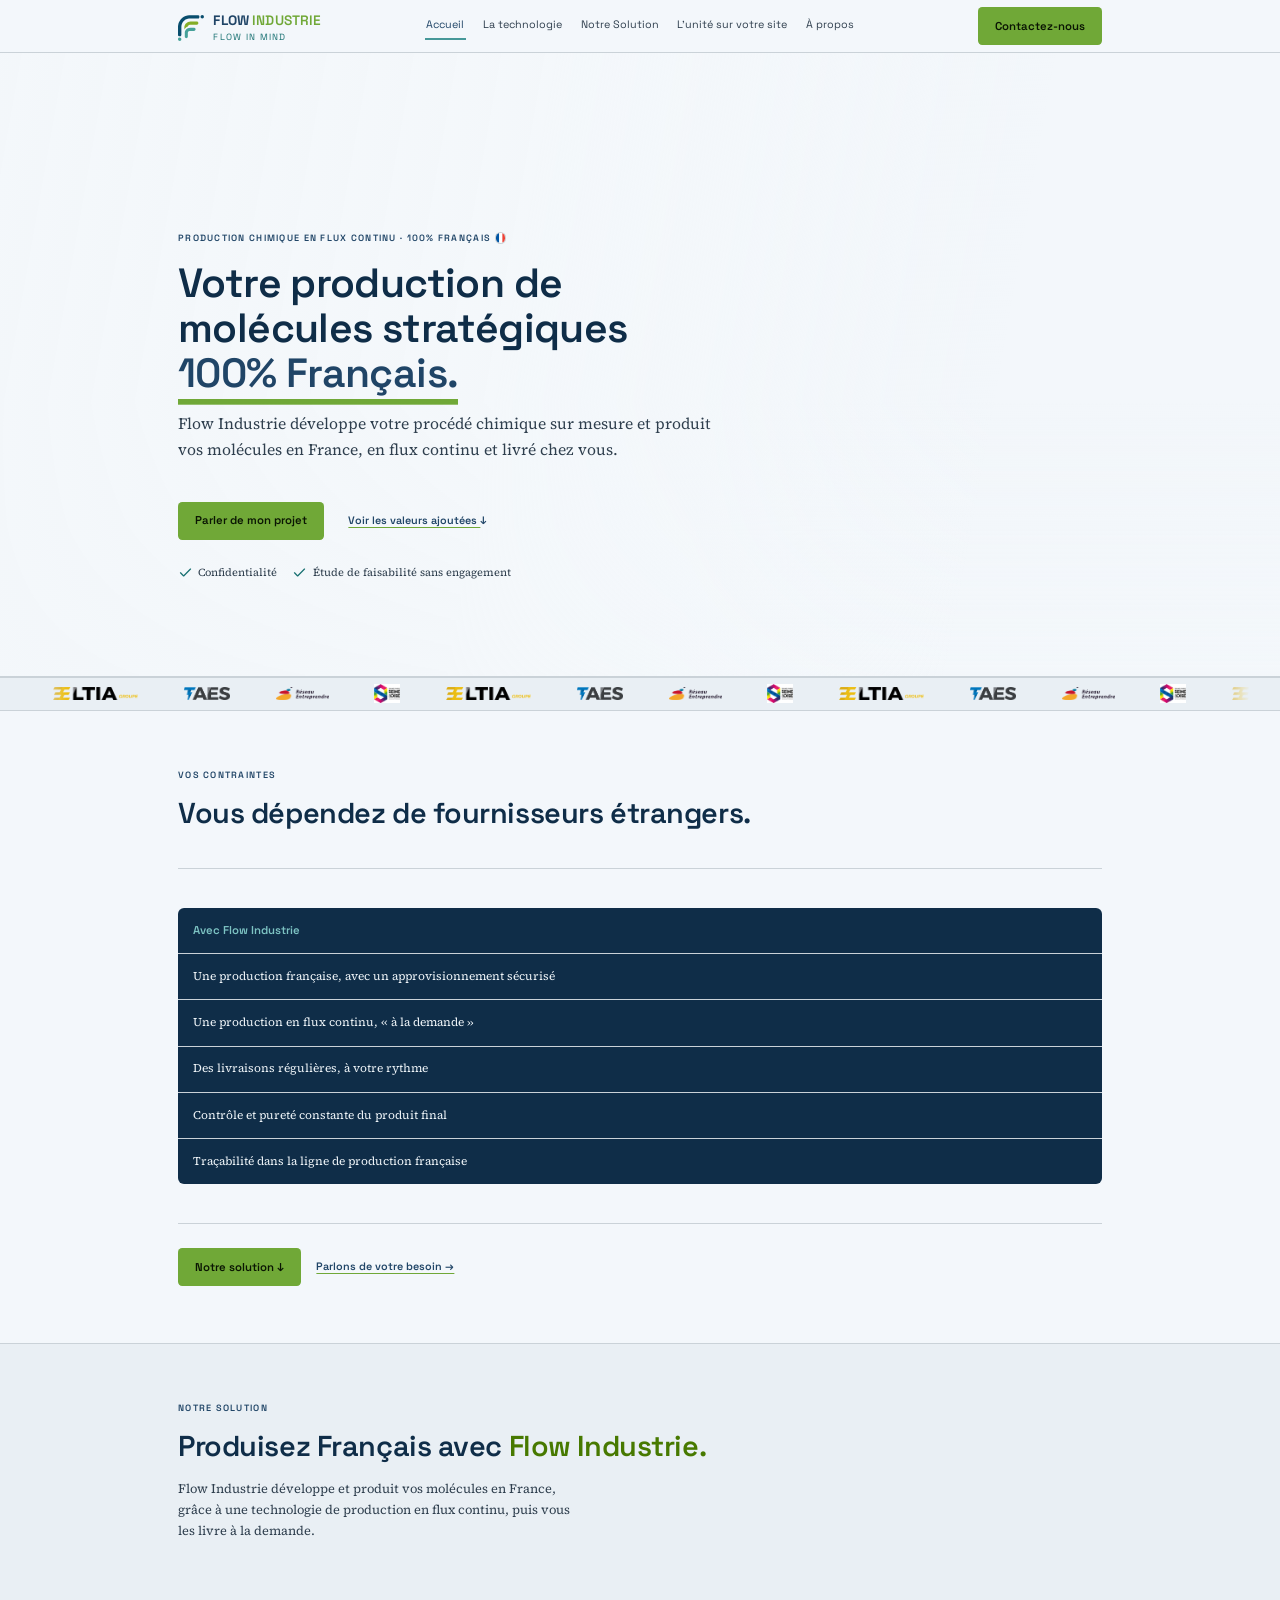
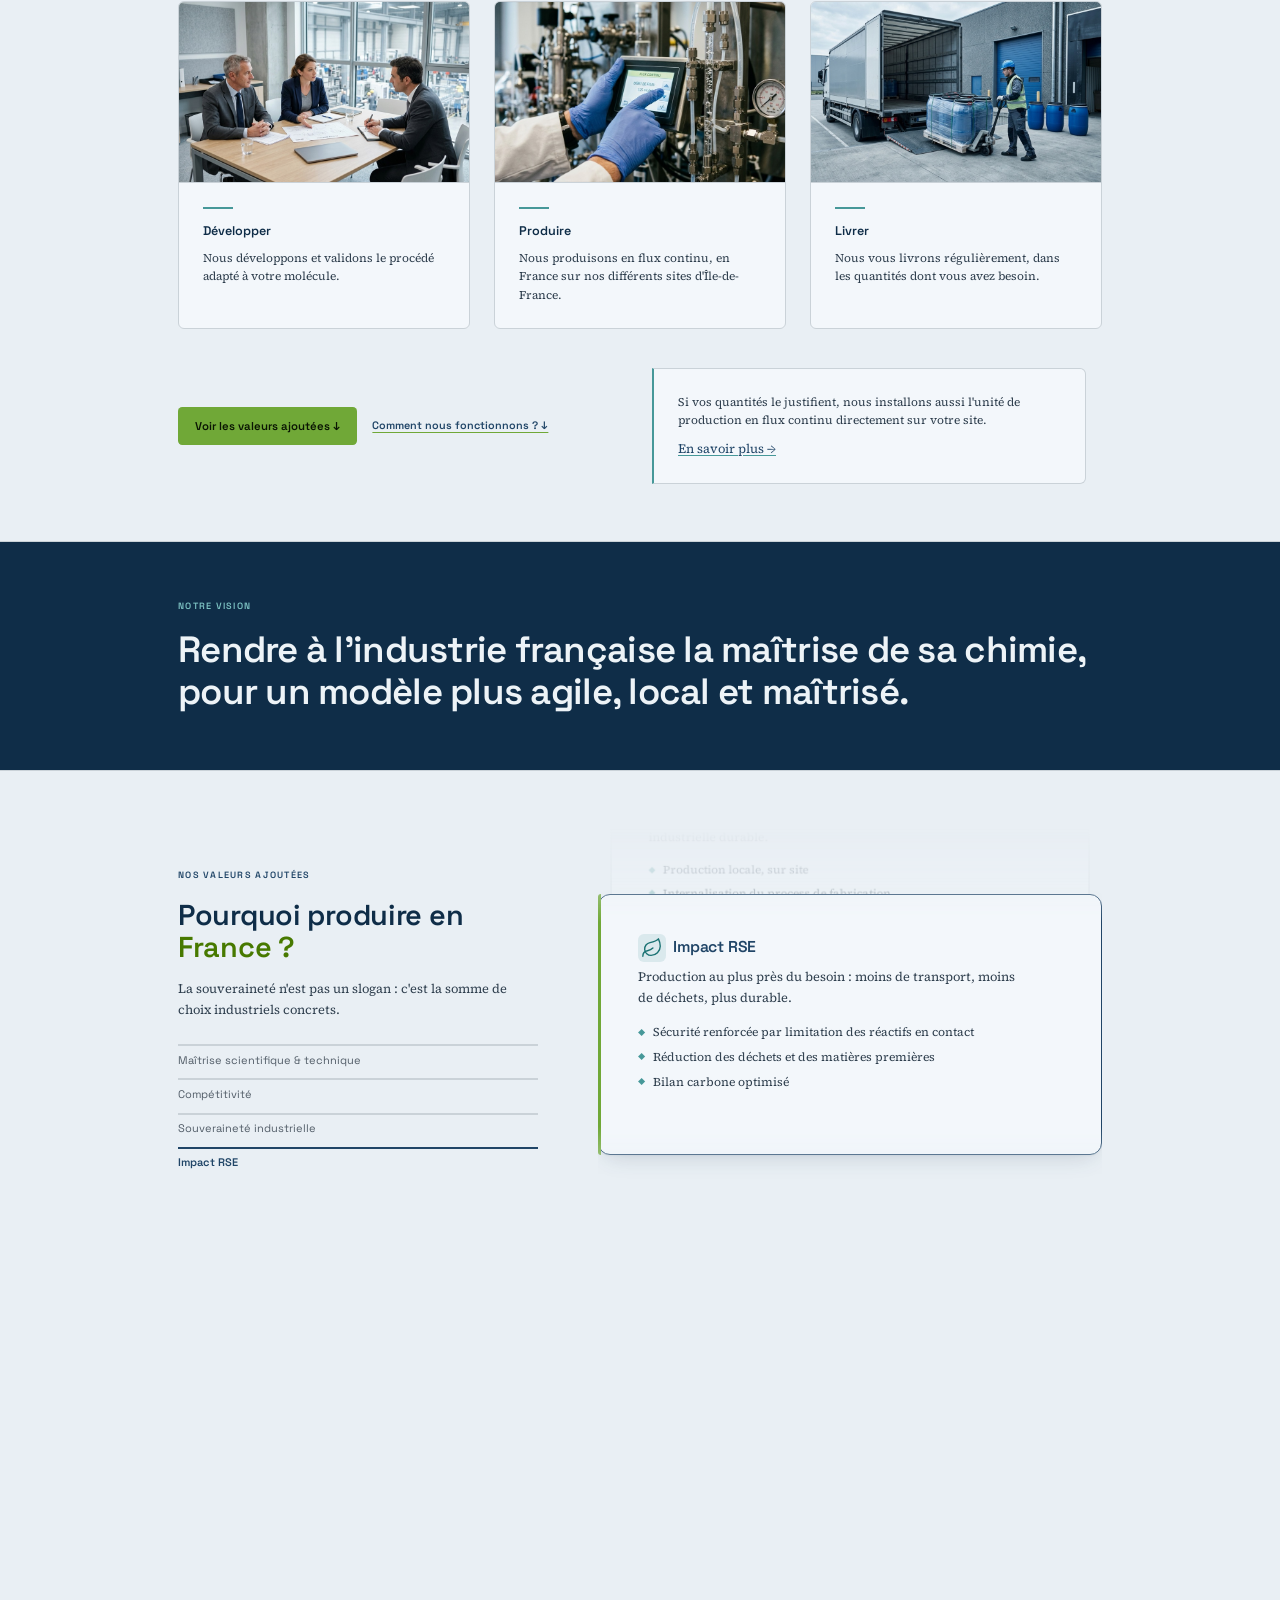
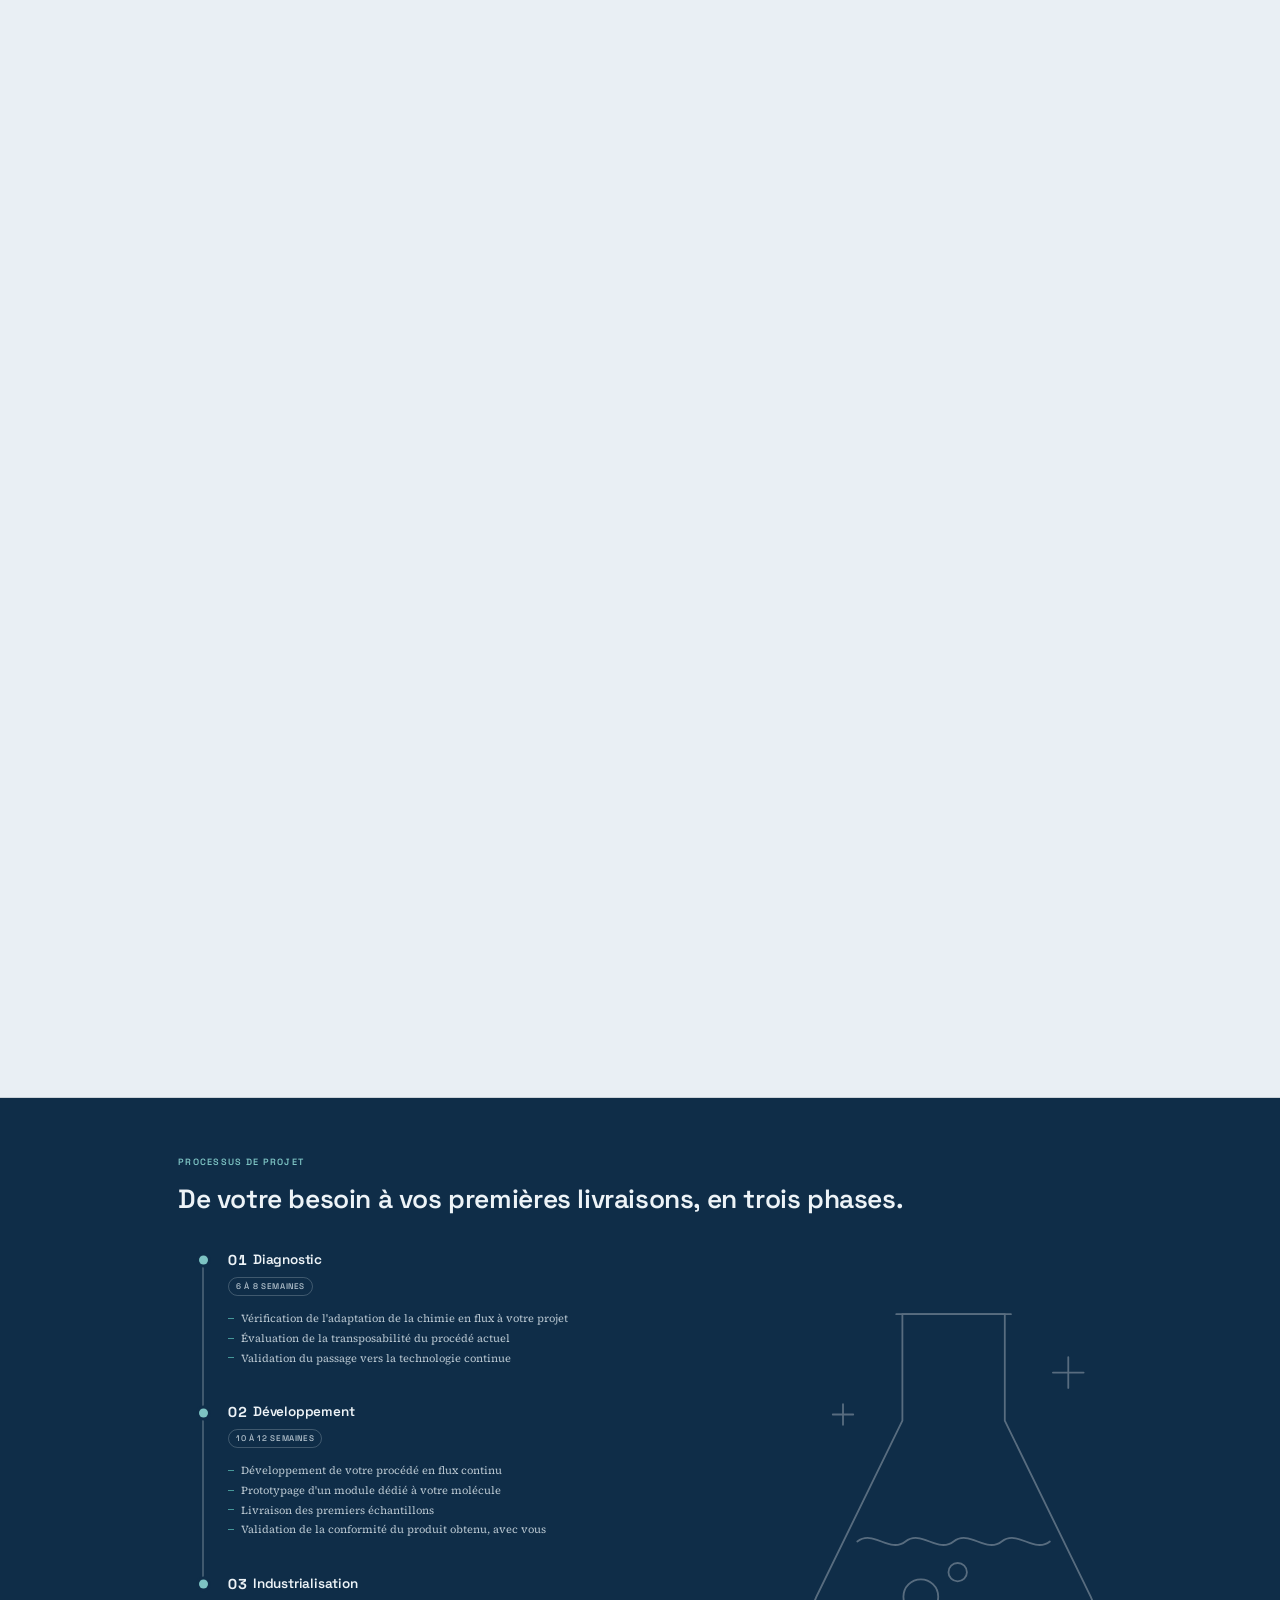
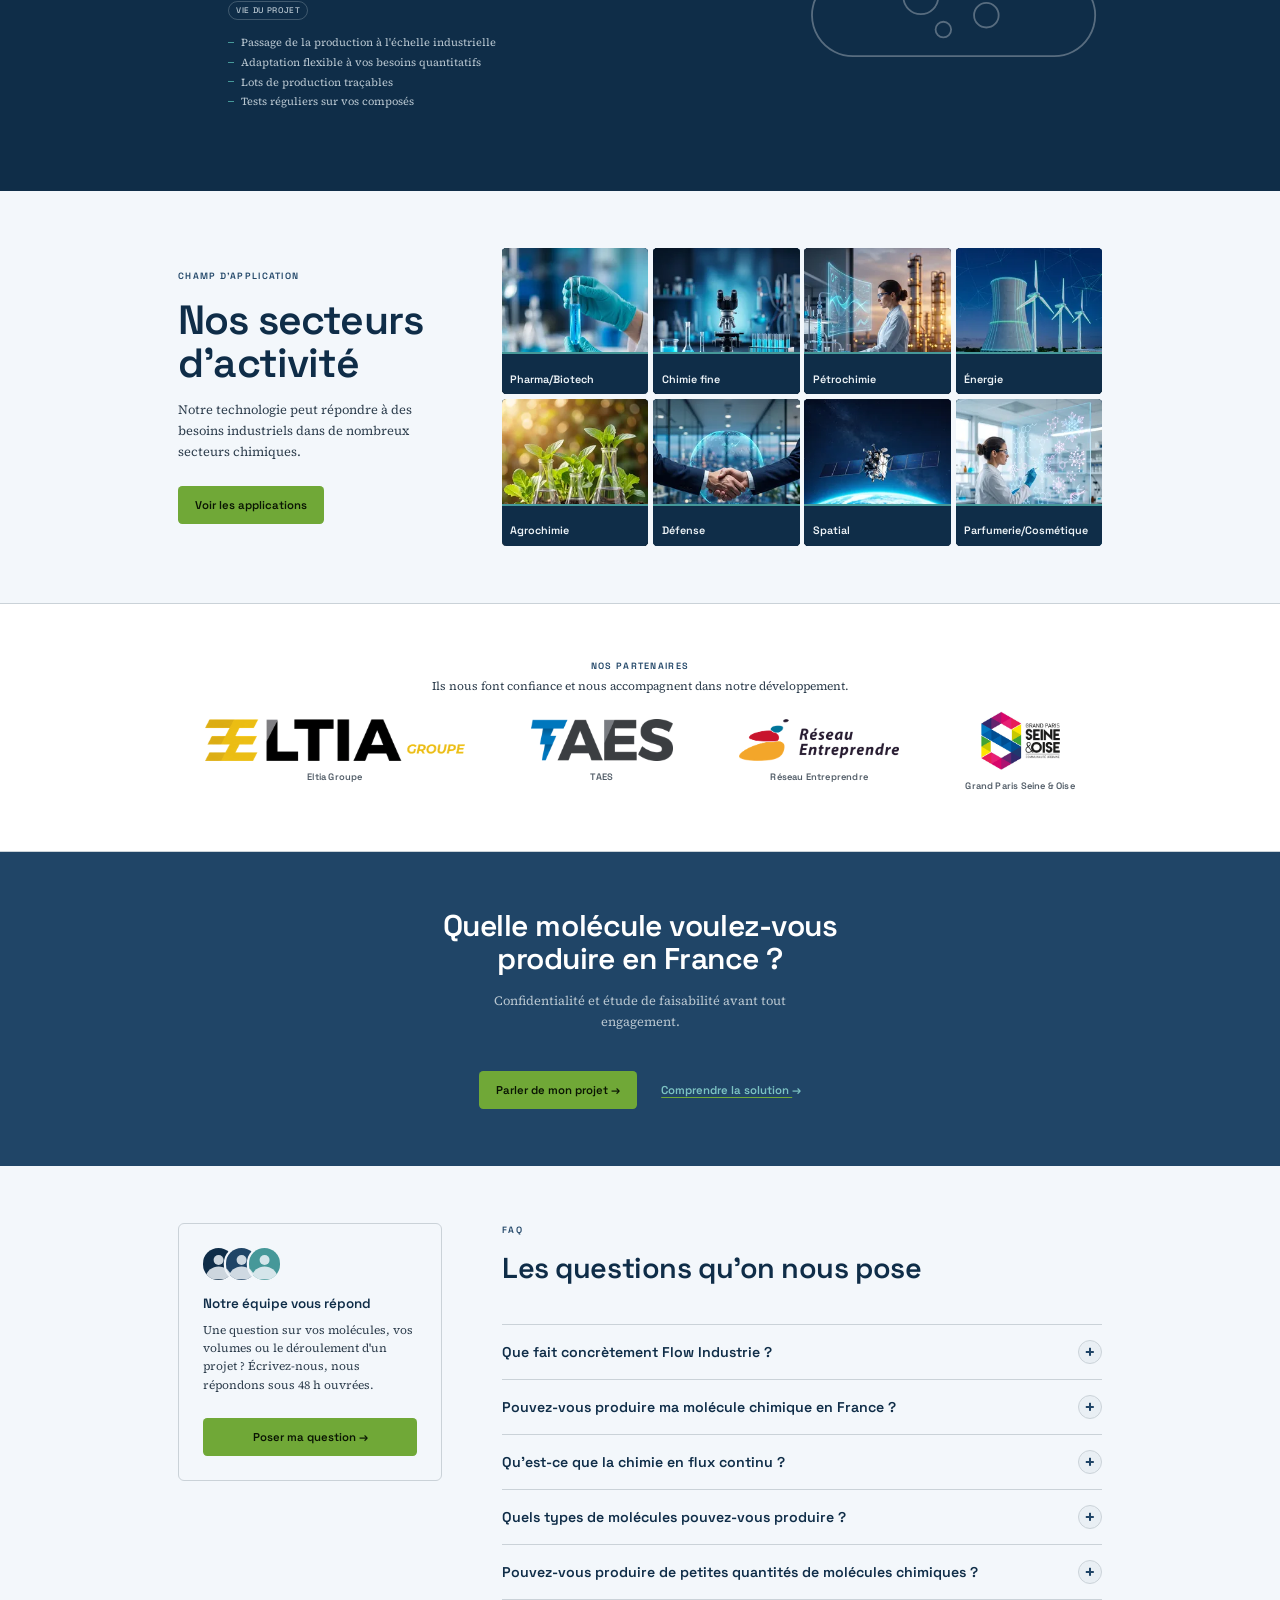
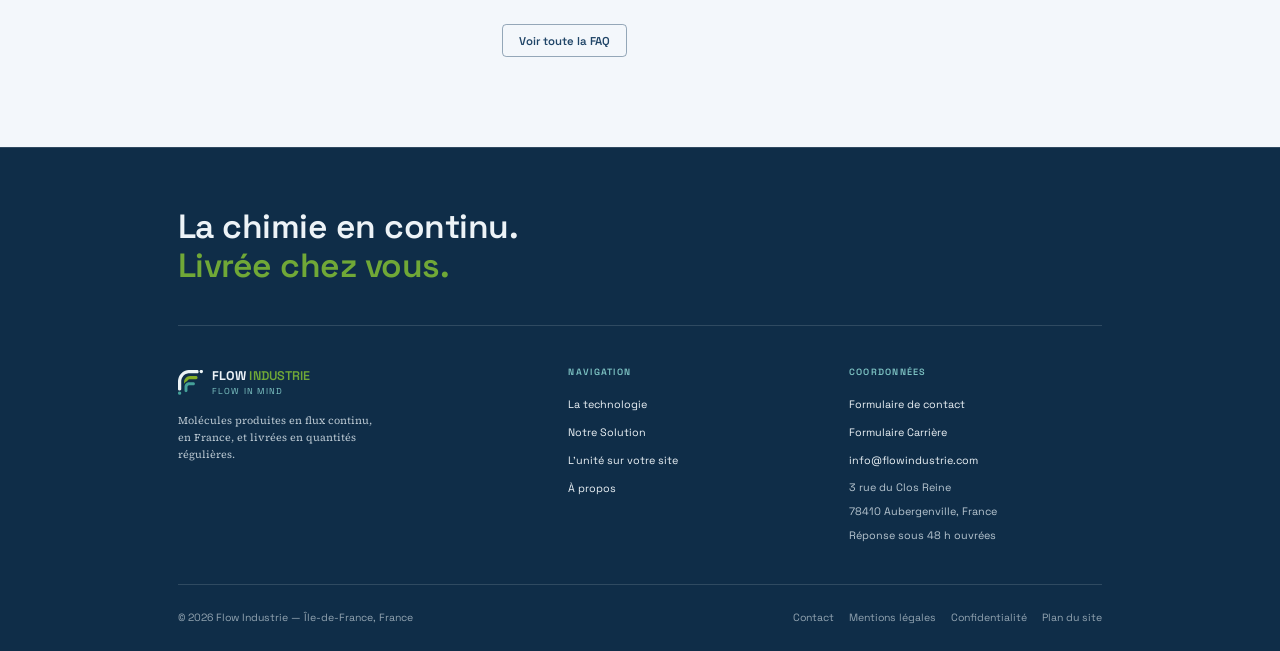
==== commit fe7a30eb: "Entete : le selecteur de langue part Co-Authored-By: Claude Opus 5.5 <noreply@anthropic.com>" ====
--- a/index.html
+++ b/index.html
@@ -14,7 +14,7 @@
 .surtitre-section[data-astro-cid-xhkvyzga]{font-family:var(--font-display);font-size:.76rem;font-weight:600;letter-spacing:.14em;text-transform:uppercase;color:var(--color-petrol);margin-bottom:var(--space-md)}.vision[data-astro-cid-xhkvyzga]{background:var(--color-petrol-deep);border-block:var(--rule)}.vision[data-astro-cid-xhkvyzga] .wrap[data-astro-cid-xhkvyzga]{padding-block:var(--rythme-demi)}.vision[data-astro-cid-xhkvyzga].part-empruntee{margin-top:2.75rem}.vision[data-astro-cid-xhkvyzga] .surtitre-section[data-astro-cid-xhkvyzga]{color:var(--color-teal-clair)}.phrase[data-astro-cid-xhkvyzga]{font-family:var(--font-display);font-weight:600;font-size:clamp(1.75rem,3.6vw,3.05rem);line-height:1.14;letter-spacing:-.02em;color:var(--color-on-dark)}.vision[data-astro-cid-xhkvyzga][data-pilotage] .mot[data-astro-cid-xhkvyzga]{opacity:0;transition:opacity .45s var(--ease-out)}.vision[data-astro-cid-xhkvyzga][data-pilotage] .mot[data-astro-cid-xhkvyzga].allume{opacity:1}
 .cta-fin[data-astro-cid-ozoyvow7]{background:var(--color-petrol-deep);color:var(--color-on-dark)}.cta-fin[data-astro-cid-ozoyvow7].fond-petrol{background:var(--color-petrol)}.cta-fin[data-astro-cid-ozoyvow7] .wrap[data-astro-cid-ozoyvow7]{padding-block:var(--rythme-demi) var(--space-3xl);text-align:center}.cta-fin[data-astro-cid-ozoyvow7].suivie .wrap[data-astro-cid-ozoyvow7]{padding-bottom:var(--rythme-demi)}.cta-titre[data-astro-cid-ozoyvow7]{font-size:clamp(1.8rem,3.4vw,2.5rem);color:#fff;max-width:24ch;margin-inline:auto}.cta-texte[data-astro-cid-ozoyvow7]{margin-top:var(--space-md);color:var(--color-on-dark-2);max-width:52ch;margin-inline:auto}.cta-actions[data-astro-cid-ozoyvow7]{margin-top:var(--space-xl);display:flex;flex-wrap:wrap;align-items:center;justify-content:center;gap:var(--space-lg)}.cta-secondaire[data-astro-cid-ozoyvow7]{font-family:var(--font-display);font-weight:600;font-size:.95rem;color:var(--color-teal-clair);text-decoration-color:var(--color-accent)}
 </style>
-<link rel="stylesheet" href="_astro/applications.BpqbabYR.css"><link rel="stylesheet" href="_astro/mobile-partage.css"></head> <body> <a class="saut-contenu" href="#contenu">Aller au contenu principal</a> <header class="entete" data-astro-cid-dmqpwcec>  <!-- Niveau 2 — barre principale --> <div class="wrap barre" data-astro-cid-dmqpwcec> <a class="marque" href="index.html" data-astro-cid-dmqpwcec>  <img class="marque-signe" src="logo-flow-industrie.svg" alt="" width="972" height="959" data-astro-cid-dmqpwcec> <span class="marque-texte" data-astro-cid-dmqpwcec> <span class="marque-nom" data-astro-cid-dmqpwcec><b data-astro-cid-dmqpwcec>FLOW</b> <span data-astro-cid-dmqpwcec>INDUSTRIE</span></span> <span class="marque-baseline" data-astro-cid-dmqpwcec>Flow in Mind</span> </span> </a> <nav class="liens" id="menu-principal" aria-label="Navigation principale" data-astro-cid-dmqpwcec> <a href="index.html" aria-current="page" data-astro-cid-dmqpwcec> Accueil </a><a href="technologie/index.html" data-astro-cid-dmqpwcec> La technologie </a><a href="applications/index.html" data-astro-cid-dmqpwcec> Notre Solution </a><a href="unite-sur-votre-site/index.html" data-astro-cid-dmqpwcec> L&#39;unité sur votre site </a><a href="a-propos/index.html" data-astro-cid-dmqpwcec> À propos </a> <a class="btn btn-accent cta-menu" href="contact/index.html" data-astro-cid-dmqpwcec>Contactez-nous</a> </nav> <div class="actions-entete" data-astro-cid-dmqpwcec><!-- Sélecteur de langue : l'icône est en place, la traduction reste à brancher. --><button type="button" class="bouton-langue" aria-disabled="true" title="Le site n'est disponible qu'en français pour le moment" aria-label="Changer la langue du site — français" data-astro-cid-dmqpwcec><svg class="glyphe-langue" viewBox="0 0 24 24" width="18" height="18" fill="none" stroke="currentColor" stroke-width="1.7" stroke-linecap="round" stroke-linejoin="round" aria-hidden="true" data-astro-cid-dmqpwcec><circle cx="12" cy="12" r="10"/><path d="M2 12h20"/><path d="M12 2a15 15 0 0 1 0 20a15 15 0 0 1 0-20"/></svg><span class="etiquette-langue" data-astro-cid-dmqpwcec>FR</span></button><a class="btn btn-accent cta-entete" href="contact/index.html" data-astro-cid-dmqpwcec>Contactez-nous</a><button type="button" class="bouton-menu" id="bouton-menu" aria-controls="menu-principal" aria-expanded="false" data-astro-cid-dmqpwcec><span class="barres-menu" aria-hidden="true" data-astro-cid-dmqpwcec><span data-astro-cid-dmqpwcec></span><span data-astro-cid-dmqpwcec></span><span data-astro-cid-dmqpwcec></span></span>Menu</button></div> </div> </header>  <script type="module">const t=document.querySelector(".entete");if(t){let s=null;const l=()=>{const e=window.scrollY>8;e!==s&&(s=e,e?t.dataset.defile="":delete t.dataset.defile)};window.addEventListener("scroll",l,{passive:!0}),l()}</script> <main id="contenu">  <section class="hero" data-astro-cid-j7pv25f6> <div class="wrap hero-grille" data-astro-cid-j7pv25f6>  <div class="hero-texte" data-anim-groupe="monte" data-astro-cid-j7pv25f6>  <p class="hero-surtitre" data-astro-cid-j7pv25f6>Production&nbsp;chimique en&nbsp;flux&nbsp;continu&nbsp;·&nbsp;100%&nbsp;Français<span class="drapeau" role="img" aria-label="France" data-astro-cid-j7pv25f6><svg viewBox="0 0 3 3" width="14" height="14" preserveAspectRatio="none" aria-hidden="true" data-astro-cid-j7pv25f6><rect width="1" height="3" x="0" fill="#0055A4"/><rect width="1" height="3" x="1" fill="#FFFFFF"/><rect width="1" height="3" x="2" fill="#EF4135"/></svg></span></p>   <h1 data-astro-cid-j7pv25f6>Votre production de molécules stratégiques <em class="vert" data-anim="souligne" data-retard="3" data-astro-cid-j7pv25f6>100% Français.</em></h1>  <p class="hero-chapo" data-astro-cid-j7pv25f6>
+<link rel="stylesheet" href="_astro/applications.BpqbabYR.css"><link rel="stylesheet" href="_astro/mobile-partage.css"></head> <body> <a class="saut-contenu" href="#contenu">Aller au contenu principal</a> <header class="entete" data-astro-cid-dmqpwcec>  <!-- Niveau 2 — barre principale --> <div class="wrap barre" data-astro-cid-dmqpwcec> <a class="marque" href="index.html" data-astro-cid-dmqpwcec>  <img class="marque-signe" src="logo-flow-industrie.svg" alt="" width="972" height="959" data-astro-cid-dmqpwcec> <span class="marque-texte" data-astro-cid-dmqpwcec> <span class="marque-nom" data-astro-cid-dmqpwcec><b data-astro-cid-dmqpwcec>FLOW</b> <span data-astro-cid-dmqpwcec>INDUSTRIE</span></span> <span class="marque-baseline" data-astro-cid-dmqpwcec>Flow in Mind</span> </span> </a> <nav class="liens" id="menu-principal" aria-label="Navigation principale" data-astro-cid-dmqpwcec> <a href="index.html" aria-current="page" data-astro-cid-dmqpwcec> Accueil </a><a href="technologie/index.html" data-astro-cid-dmqpwcec> La technologie </a><a href="applications/index.html" data-astro-cid-dmqpwcec> Notre Solution </a><a href="unite-sur-votre-site/index.html" data-astro-cid-dmqpwcec> L&#39;unité sur votre site </a><a href="a-propos/index.html" data-astro-cid-dmqpwcec> À propos </a> <a class="btn btn-accent cta-menu" href="contact/index.html" data-astro-cid-dmqpwcec>Contactez-nous</a> </nav> <div class="actions-entete" data-astro-cid-dmqpwcec><a class="btn btn-accent cta-entete" href="contact/index.html" data-astro-cid-dmqpwcec>Contactez-nous</a><button type="button" class="bouton-menu" id="bouton-menu" aria-controls="menu-principal" aria-expanded="false" data-astro-cid-dmqpwcec><span class="barres-menu" aria-hidden="true" data-astro-cid-dmqpwcec><span data-astro-cid-dmqpwcec></span><span data-astro-cid-dmqpwcec></span><span data-astro-cid-dmqpwcec></span></span>Menu</button></div> </div> </header>  <script type="module">const t=document.querySelector(".entete");if(t){let s=null;const l=()=>{const e=window.scrollY>8;e!==s&&(s=e,e?t.dataset.defile="":delete t.dataset.defile)};window.addEventListener("scroll",l,{passive:!0}),l()}</script> <main id="contenu">  <section class="hero" data-astro-cid-j7pv25f6> <div class="wrap hero-grille" data-astro-cid-j7pv25f6>  <div class="hero-texte" data-anim-groupe="monte" data-astro-cid-j7pv25f6>  <p class="hero-surtitre" data-astro-cid-j7pv25f6>Production&nbsp;chimique en&nbsp;flux&nbsp;continu&nbsp;·&nbsp;100%&nbsp;Français<span class="drapeau" role="img" aria-label="France" data-astro-cid-j7pv25f6><svg viewBox="0 0 3 3" width="14" height="14" preserveAspectRatio="none" aria-hidden="true" data-astro-cid-j7pv25f6><rect width="1" height="3" x="0" fill="#0055A4"/><rect width="1" height="3" x="1" fill="#FFFFFF"/><rect width="1" height="3" x="2" fill="#EF4135"/></svg></span></p>   <h1 data-astro-cid-j7pv25f6>Votre production de molécules stratégiques <em class="vert" data-anim="souligne" data-retard="3" data-astro-cid-j7pv25f6>100% Français.</em></h1>  <p class="hero-chapo" data-astro-cid-j7pv25f6>
 Flow Industrie développe votre procédé chimique sur mesure et produit vos
           molécules en France, en flux continu et livré chez vous.
 </p>  <div class="cta" data-astro-cid-j7pv25f6> <a class="btn btn-accent" href="contact/index.html" data-astro-cid-j7pv25f6>Parler de mon projet</a> <a class="hero-ancre lien-appui" data-sens="bas" href="#valeurs-ajoutees" data-astro-cid-j7pv25f6>Voir les valeurs ajoutées <span aria-hidden="true" data-astro-cid-j7pv25f6>↓</span></a> </div> <ul class="hero-appui" data-astro-cid-j7pv25f6><li data-astro-cid-j7pv25f6><svg class="glyphe" viewBox="0 0 24 24" width="15" height="15" fill="none" stroke="currentColor" stroke-width="2" stroke-linecap="round" stroke-linejoin="round" aria-hidden="true" data-astro-cid-j7pv25f6><path d="m4 12.5 5 5L20 6.5"/></svg><span data-astro-cid-j7pv25f6>Confidentialité</span></li><li data-astro-cid-j7pv25f6><svg class="glyphe" viewBox="0 0 24 24" width="15" height="15" fill="none" stroke="currentColor" stroke-width="2" stroke-linecap="round" stroke-linejoin="round" aria-hidden="true" data-astro-cid-j7pv25f6><path d="m4 12.5 5 5L20 6.5"/></svg><span data-astro-cid-j7pv25f6>Étude de faisabilité sans engagement</span></li></ul> </div> </div>   <picture data-astro-cid-j7pv25f6><!-- Sur telephone et tablette, une photo nativement en portrait (1536x2752), composee pour ce cadre : plafond clair en haut ou se pose le titre, atelier au milieu, bidon et mains gantees en bas. Elle remplit tout le hero, la ou le recadrage paysage precedent ne tenait que la moitie haute. --><source media="(max-width:860px)" type="image/webp" srcset="_astro/unite-hall-espace-texte.BmQSYcXX_port800.webp 800w, _astro/unite-hall-espace-texte.BmQSYcXX_port1536.webp 1536w" sizes="100vw" data-astro-cid-j7pv25f6><img src="_astro/unite-hall-espace-texte.BmQSYcXX_2mOYdv.webp" srcset="_astro/unite-hall-espace-texte.BmQSYcXX_HS0qW.webp 760w, _astro/unite-hall-espace-texte.BmQSYcXX_1jfOqG.webp 1100w, _astro/unite-hall-espace-texte.BmQSYcXX_1F0tlM.webp 1600w, _astro/unite-hall-espace-texte.BmQSYcXX_2mOYdv.webp 1928w" data-anim="voile" data-retard="2" alt="Mains gantées refermant un bidon de produit chimique fini sur une table en inox, atelier de production en arrière-plan." sizes="100vw" loading="eager" fetchpriority="high" data-astro-cid-j7pv25f6="true" decoding="async" width="1928" height="816" class="hero-photo"></picture> </section><section class="bandeau-partenaires" aria-label="Nos partenaires" data-astro-cid-4k7yywj5> <div class="bandeau-interieur" data-astro-cid-4k7yywj5> <div class="piste" data-astro-cid-4k7yywj5> <div class="defile" data-astro-cid-4k7yywj5> <ul class="logos-bande" data-astro-cid-4k7yywj5> <li style="--echelle:1" data-astro-cid-4k7yywj5> <img src="images/partenaires/eltia.png" alt="Eltia Groupe" decoding="async" data-astro-cid-4k7yywj5> </li><li style="--echelle:1" data-astro-cid-4k7yywj5> <img src="images/partenaires/taes.png" alt="TAES" decoding="async" data-astro-cid-4k7yywj5> </li><li style="--echelle:1" data-astro-cid-4k7yywj5> <img src="images/partenaires/reseau-entreprendre.png" alt="Réseau Entreprendre" decoding="async" data-astro-cid-4k7yywj5> </li><li style="--echelle:1.4" data-astro-cid-4k7yywj5> <img src="images/partenaires/grand-paris-seine-oise.png" alt="Grand Paris Seine &amp; Oise" decoding="async" data-astro-cid-4k7yywj5> </li> </ul><ul class="logos-bande" aria-hidden="true" data-astro-cid-4k7yywj5> <li style="--echelle:1" data-astro-cid-4k7yywj5> <img src="images/partenaires/eltia.png" alt="" decoding="async" data-astro-cid-4k7yywj5> </li><li style="--echelle:1" data-astro-cid-4k7yywj5> <img src="images/partenaires/taes.png" alt="" decoding="async" data-astro-cid-4k7yywj5> </li><li style="--echelle:1" data-astro-cid-4k7yywj5> <img src="images/partenaires/reseau-entreprendre.png" alt="" decoding="async" data-astro-cid-4k7yywj5> </li><li style="--echelle:1.4" data-astro-cid-4k7yywj5> <img src="images/partenaires/grand-paris-seine-oise.png" alt="" decoding="async" data-astro-cid-4k7yywj5> </li> </ul><ul class="logos-bande" aria-hidden="true" data-astro-cid-4k7yywj5> <li style="--echelle:1" data-astro-cid-4k7yywj5> <img src="images/partenaires/eltia.png" alt="" decoding="async" data-astro-cid-4k7yywj5> </li><li style="--echelle:1" data-astro-cid-4k7yywj5> <img src="images/partenaires/taes.png" alt="" decoding="async" data-astro-cid-4k7yywj5> </li><li style="--echelle:1" data-astro-cid-4k7yywj5> <img src="images/partenaires/reseau-entreprendre.png" alt="" decoding="async" data-astro-cid-4k7yywj5> </li><li style="--echelle:1.4" data-astro-cid-4k7yywj5> <img src="images/partenaires/grand-paris-seine-oise.png" alt="" decoding="async" data-astro-cid-4k7yywj5> </li> </ul><ul class="logos-bande" aria-hidden="true" data-astro-cid-4k7yywj5> <li style="--echelle:1" data-astro-cid-4k7yywj5> <img src="images/partenaires/eltia.png" alt="" decoding="async" data-astro-cid-4k7yywj5> </li><li style="--echelle:1" data-astro-cid-4k7yywj5> <img src="images/partenaires/taes.png" alt="" decoding="async" data-astro-cid-4k7yywj5> </li><li style="--echelle:1" data-astro-cid-4k7yywj5> <img src="images/partenaires/reseau-entreprendre.png" alt="" decoding="async" data-astro-cid-4k7yywj5> </li><li style="--echelle:1.4" data-astro-cid-4k7yywj5> <img src="images/partenaires/grand-paris-seine-oise.png" alt="" decoding="async" data-astro-cid-4k7yywj5> </li> </ul><ul class="logos-bande" aria-hidden="true" data-astro-cid-4k7yywj5> <li style="--echelle:1" data-astro-cid-4k7yywj5> <img src="images/partenaires/eltia.png" alt="" decoding="async" data-astro-cid-4k7yywj5> </li><li style="--echelle:1" data-astro-cid-4k7yywj5> <img src="images/partenaires/taes.png" alt="" decoding="async" data-astro-cid-4k7yywj5> </li><li style="--echelle:1" data-astro-cid-4k7yywj5> <img src="images/partenaires/reseau-entreprendre.png" alt="" decoding="async" data-astro-cid-4k7yywj5> </li><li style="--echelle:1.4" data-astro-cid-4k7yywj5> <img src="images/partenaires/grand-paris-seine-oise.png" alt="" decoding="async" data-astro-cid-4k7yywj5> </li> </ul><ul class="logos-bande" aria-hidden="true" data-astro-cid-4k7yywj5> <li style="--echelle:1" data-astro-cid-4k7yywj5> <img src="images/partenaires/eltia.png" alt="" decoding="async" data-astro-cid-4k7yywj5> </li><li style="--echelle:1" data-astro-cid-4k7yywj5> <img src="images/partenaires/taes.png" alt="" decoding="async" data-astro-cid-4k7yywj5> </li><li style="--echelle:1" data-astro-cid-4k7yywj5> <img src="images/partenaires/reseau-entreprendre.png" alt="" decoding="async" data-astro-cid-4k7yywj5> </li><li style="--echelle:1.4" data-astro-cid-4k7yywj5> <img src="images/partenaires/grand-paris-seine-oise.png" alt="" decoding="async" data-astro-cid-4k7yywj5> </li> </ul><ul class="logos-bande" aria-hidden="true" data-astro-cid-4k7yywj5> <li style="--echelle:1" data-astro-cid-4k7yywj5> <img src="images/partenaires/eltia.png" alt="" decoding="async" data-astro-cid-4k7yywj5> </li><li style="--echelle:1" data-astro-cid-4k7yywj5> <img src="images/partenaires/taes.png" alt="" decoding="async" data-astro-cid-4k7yywj5> </li><li style="--echelle:1" data-astro-cid-4k7yywj5> <img src="images/partenaires/reseau-entreprendre.png" alt="" decoding="async" data-astro-cid-4k7yywj5> </li><li style="--echelle:1.4" data-astro-cid-4k7yywj5> <img src="images/partenaires/grand-paris-seine-oise.png" alt="" decoding="async" data-astro-cid-4k7yywj5> </li> </ul><ul class="logos-bande" aria-hidden="true" data-astro-cid-4k7yywj5> <li style="--echelle:1" data-astro-cid-4k7yywj5> <img src="images/partenaires/eltia.png" alt="" decoding="async" data-astro-cid-4k7yywj5> </li><li style="--echelle:1" data-astro-cid-4k7yywj5> <img src="images/partenaires/taes.png" alt="" decoding="async" data-astro-cid-4k7yywj5> </li><li style="--echelle:1" data-astro-cid-4k7yywj5> <img src="images/partenaires/reseau-entreprendre.png" alt="" decoding="async" data-astro-cid-4k7yywj5> </li><li style="--echelle:1.4" data-astro-cid-4k7yywj5> <img src="images/partenaires/grand-paris-seine-oise.png" alt="" decoding="async" data-astro-cid-4k7yywj5> </li> </ul> </div> </div> </div> </section>     <section class="split" id="le-constat" aria-labelledby="titre-constat" data-astro-cid-j7pv25f6> <div class="wrap" data-astro-cid-j7pv25f6> <div class="constat-tete" data-anim-groupe="monte" data-astro-cid-j7pv25f6>  <p class="surtitre-section" data-astro-cid-j7pv25f6>Vos contraintes</p>  <h2 class="titre-section" id="titre-constat" data-astro-cid-j7pv25f6>Vous dépendez de fournisseurs étrangers.</h2>  </div>  <div class="bascule-cadre" data-anim="carte" data-retard="1" data-astro-cid-j7pv25f6> <table class="bascule" role="table" data-astro-cid-j7pv25f6>  <caption class="legende-masquee" data-astro-cid-j7pv25f6>Ce qu&#39;une production française et livrée change pour vous.</caption> <thead role="rowgroup" data-astro-cid-j7pv25f6> <tr role="row" data-astro-cid-j7pv25f6> <th role="columnheader" scope="col" class="col-flow" data-astro-cid-j7pv25f6>Avec Flow Industrie</th> </tr> </thead> <tbody role="rowgroup" data-astro-cid-j7pv25f6>  <tr role="row" data-astro-cid-j7pv25f6> <td role="cell" class="col-flow" data-astro-cid-j7pv25f6> Une production française, avec un approvisionnement sécurisé </td> </tr><tr role="row" data-astro-cid-j7pv25f6> <td role="cell" class="col-flow" data-astro-cid-j7pv25f6> Une production en flux continu, « à la demande » </td> </tr><tr role="row" data-astro-cid-j7pv25f6> <td role="cell" class="col-flow" data-astro-cid-j7pv25f6> Des livraisons régulières, à votre rythme </td> </tr><tr role="row" data-astro-cid-j7pv25f6> <td role="cell" class="col-flow" data-astro-cid-j7pv25f6> Contrôle et pureté constante du produit final </td> </tr><tr role="row" data-astro-cid-j7pv25f6> <td role="cell" class="col-flow" data-astro-cid-j7pv25f6> Traçabilité dans la ligne de production française </td> </tr> </tbody> </table> </div>  <div class="constat-pied" data-anim="monte" data-retard="2" data-astro-cid-j7pv25f6> <div class="constat-liens" data-astro-cid-j7pv25f6> <a class="btn btn-accent" data-sens="bas" href="#notre-solution" data-astro-cid-j7pv25f6>Notre solution&nbsp;↓</a> <a class="lien-appui lien-tuile hero-ancre" href="contact/index.html" data-astro-cid-j7pv25f6>
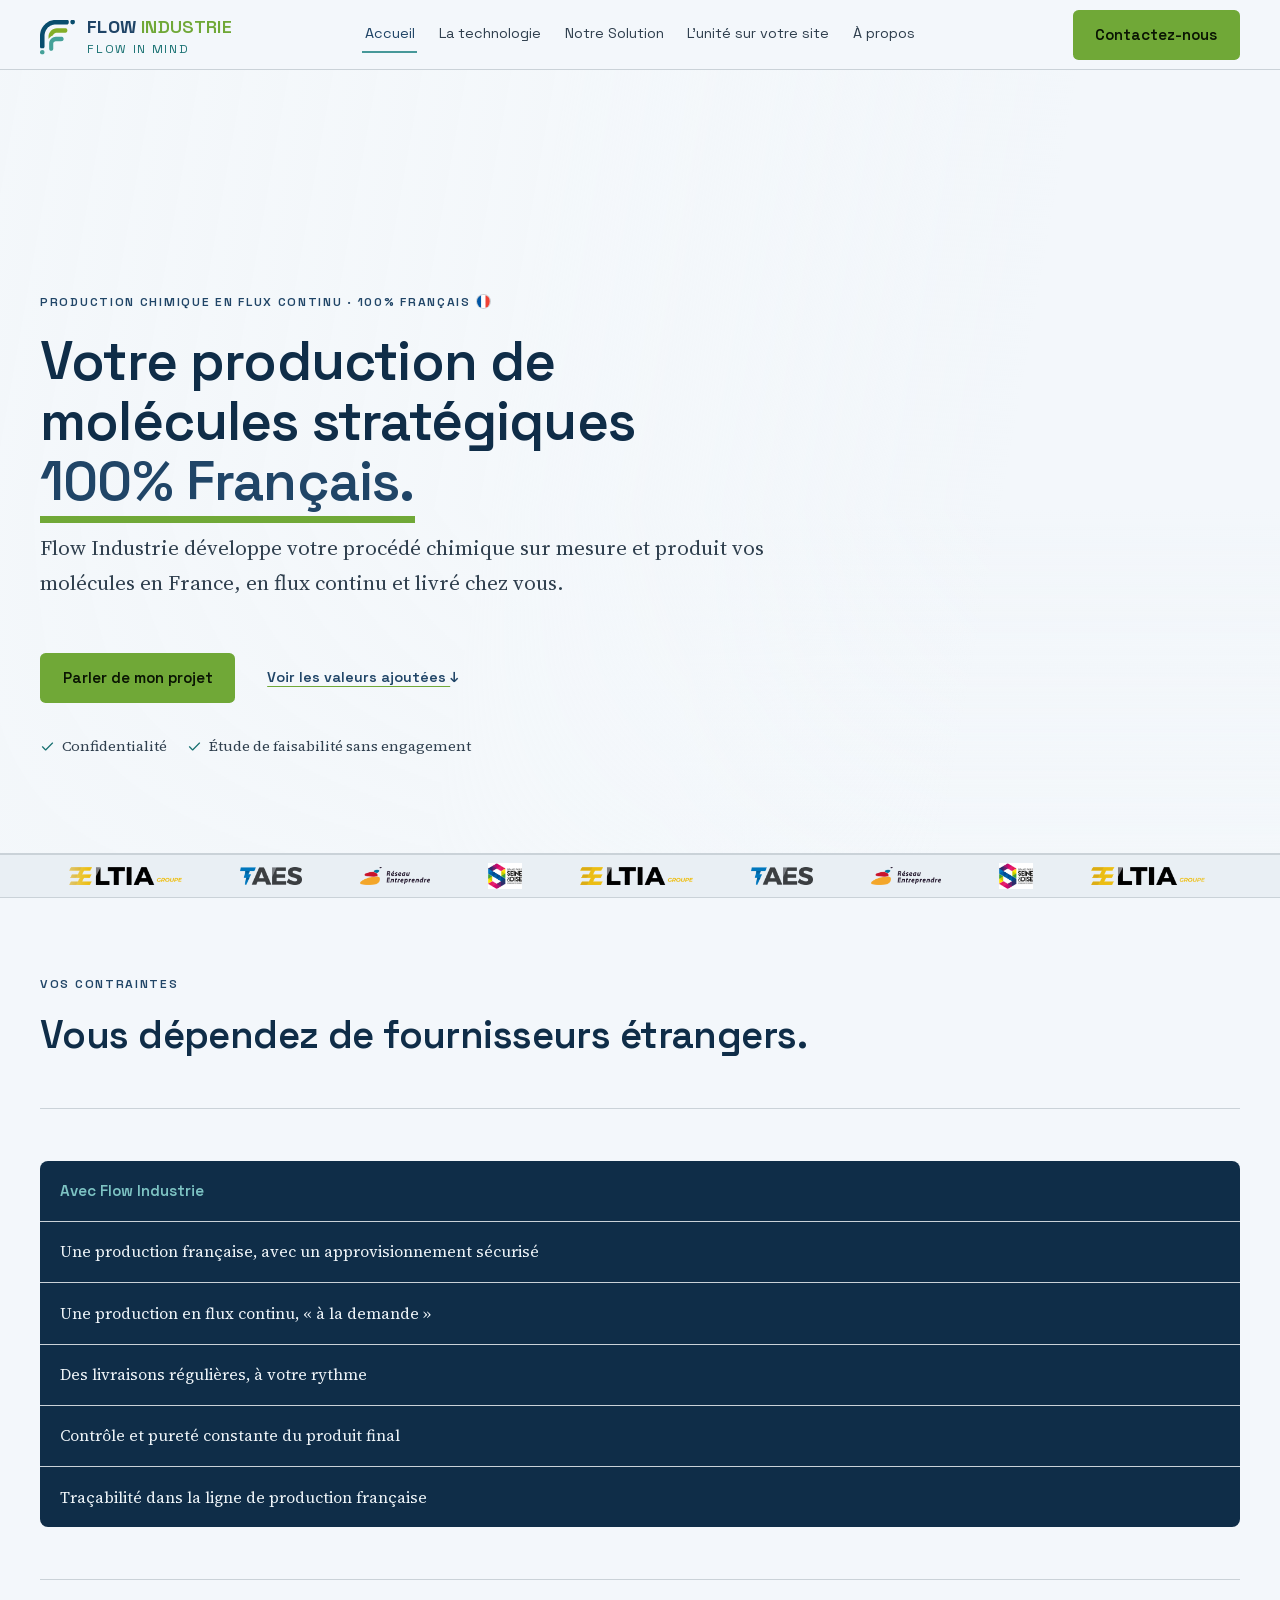
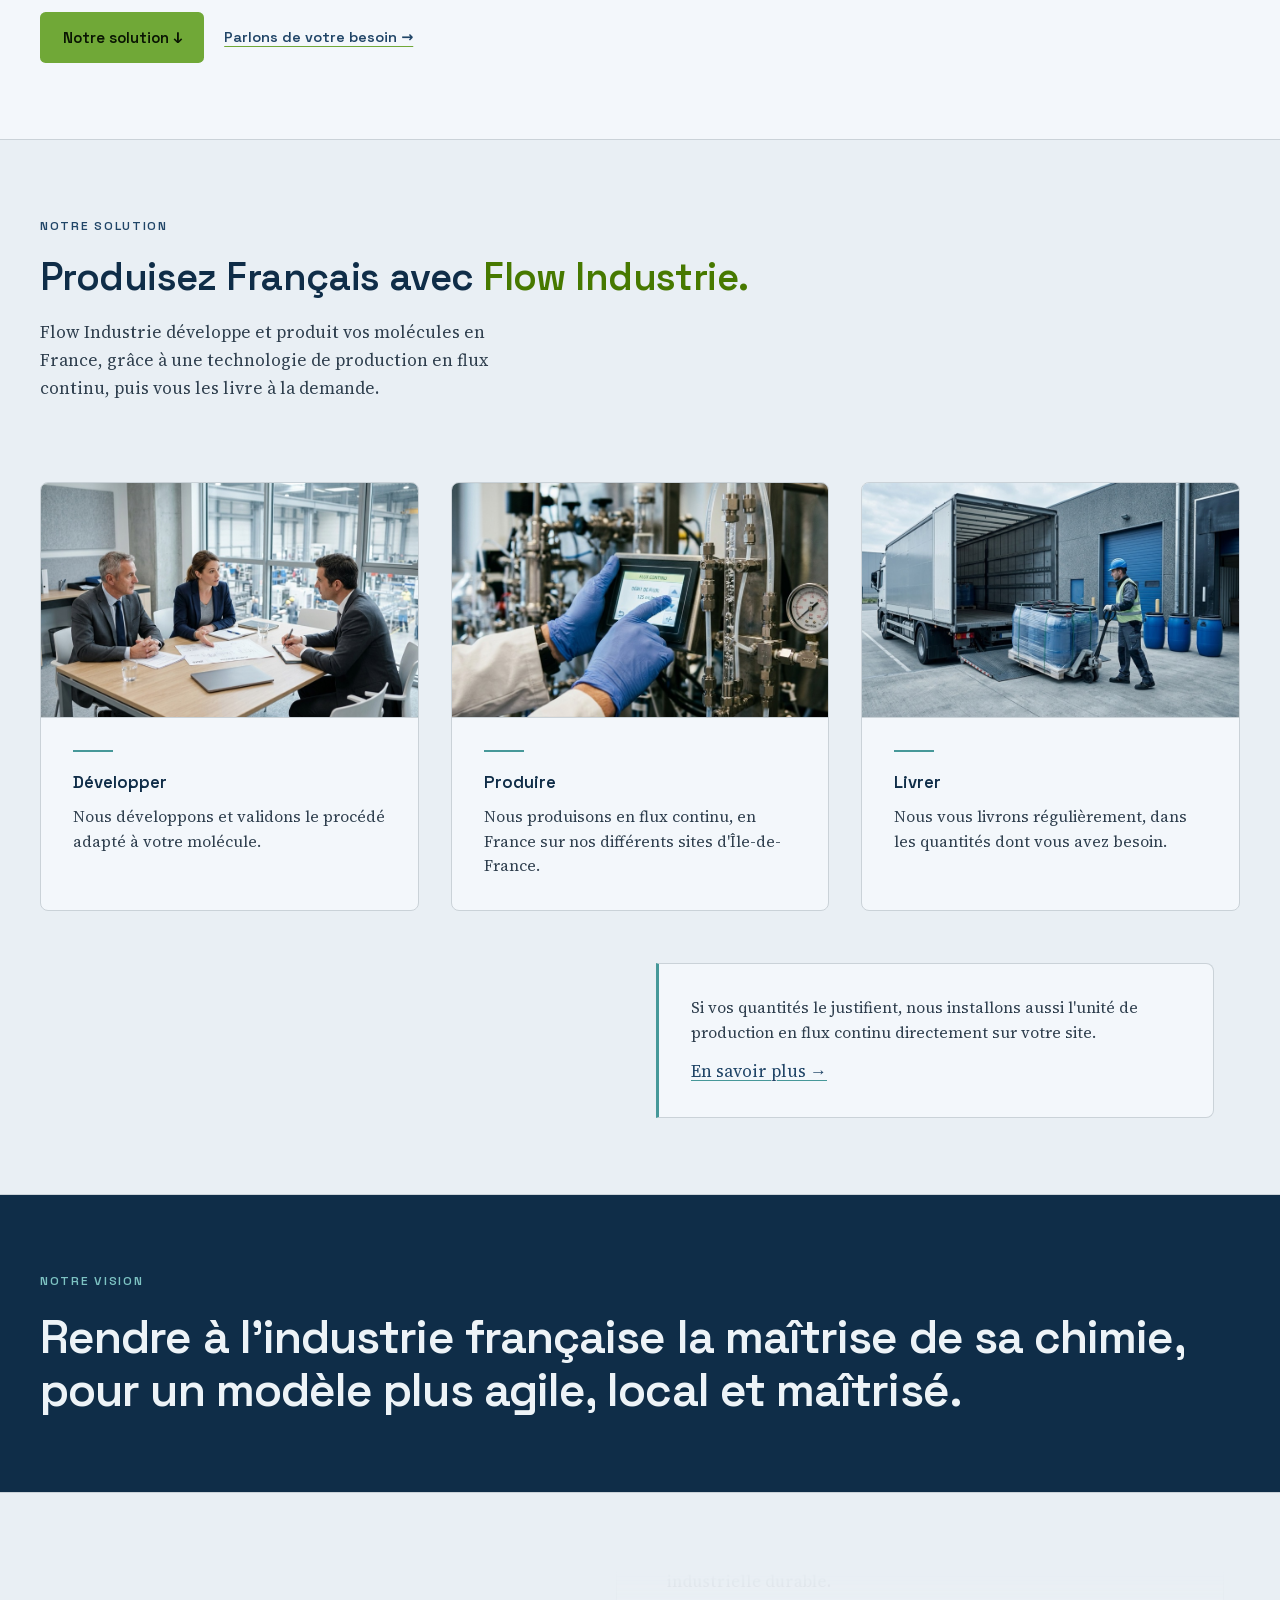
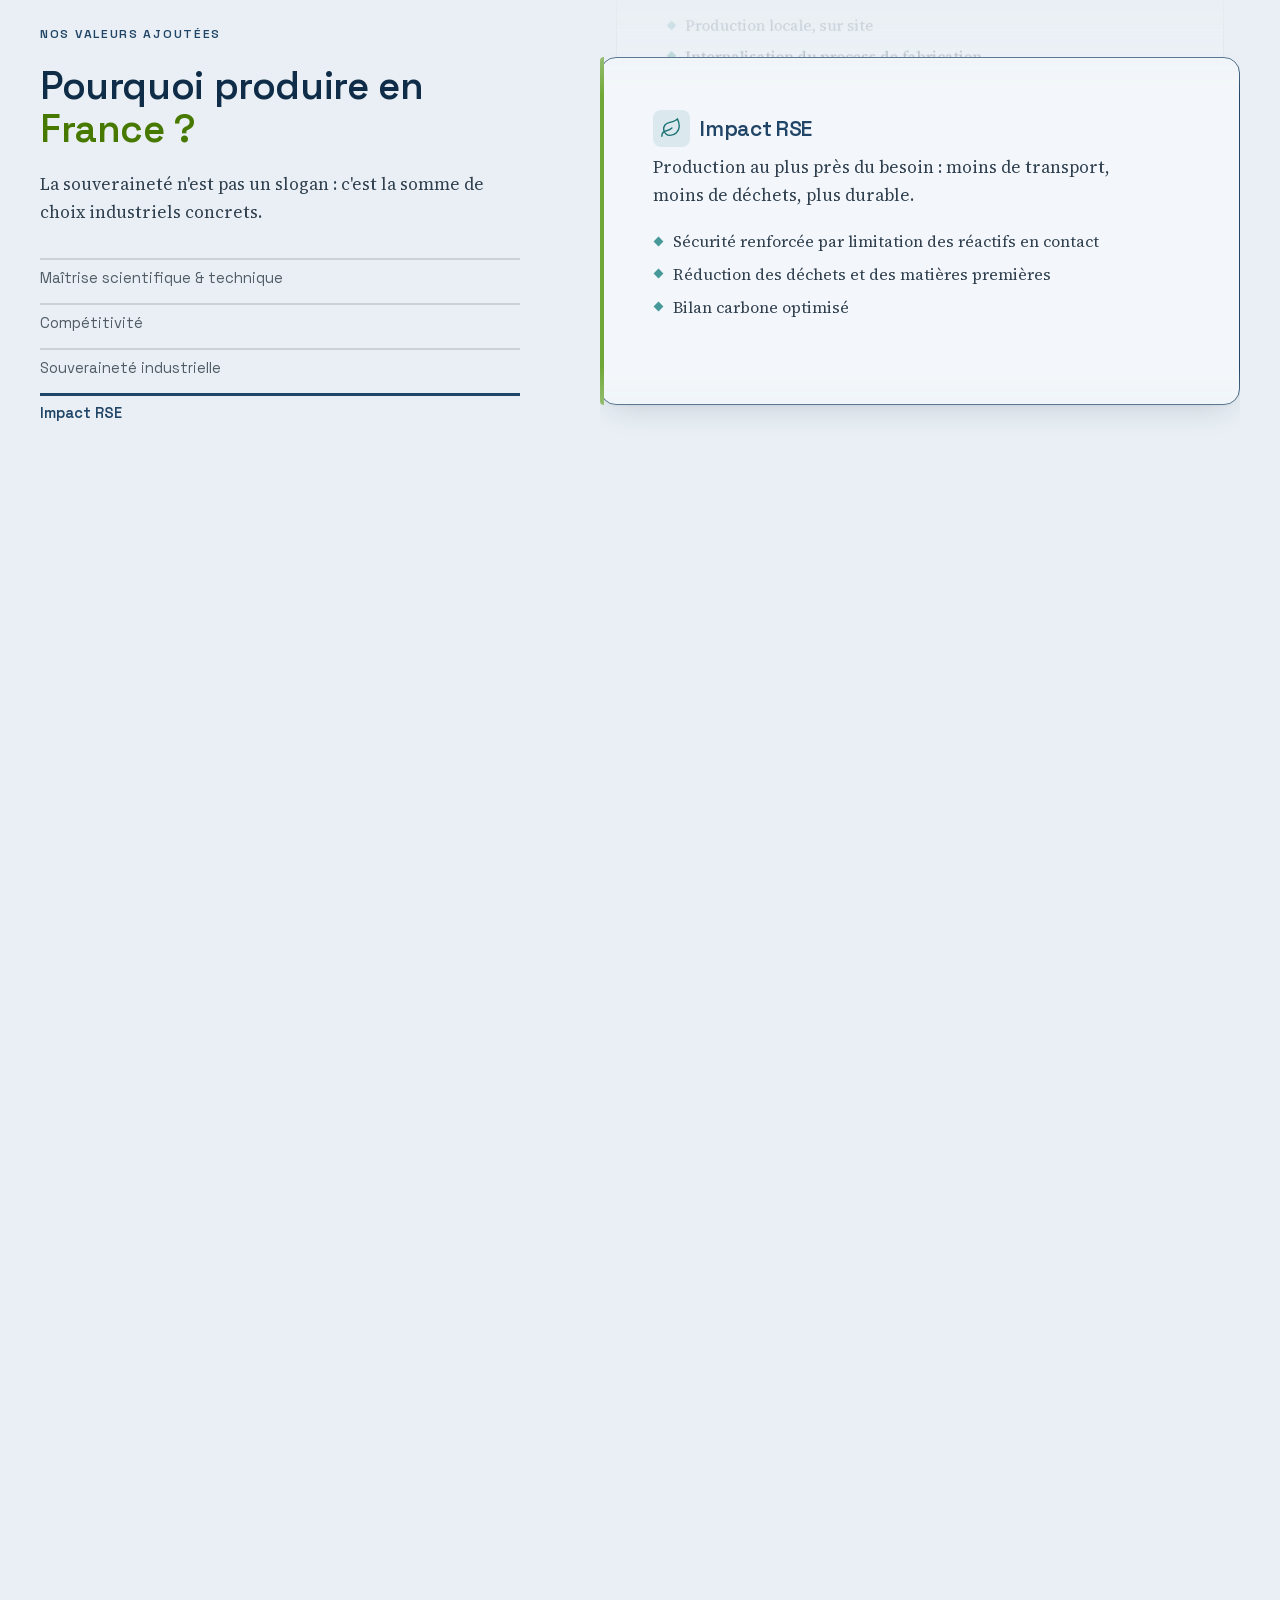
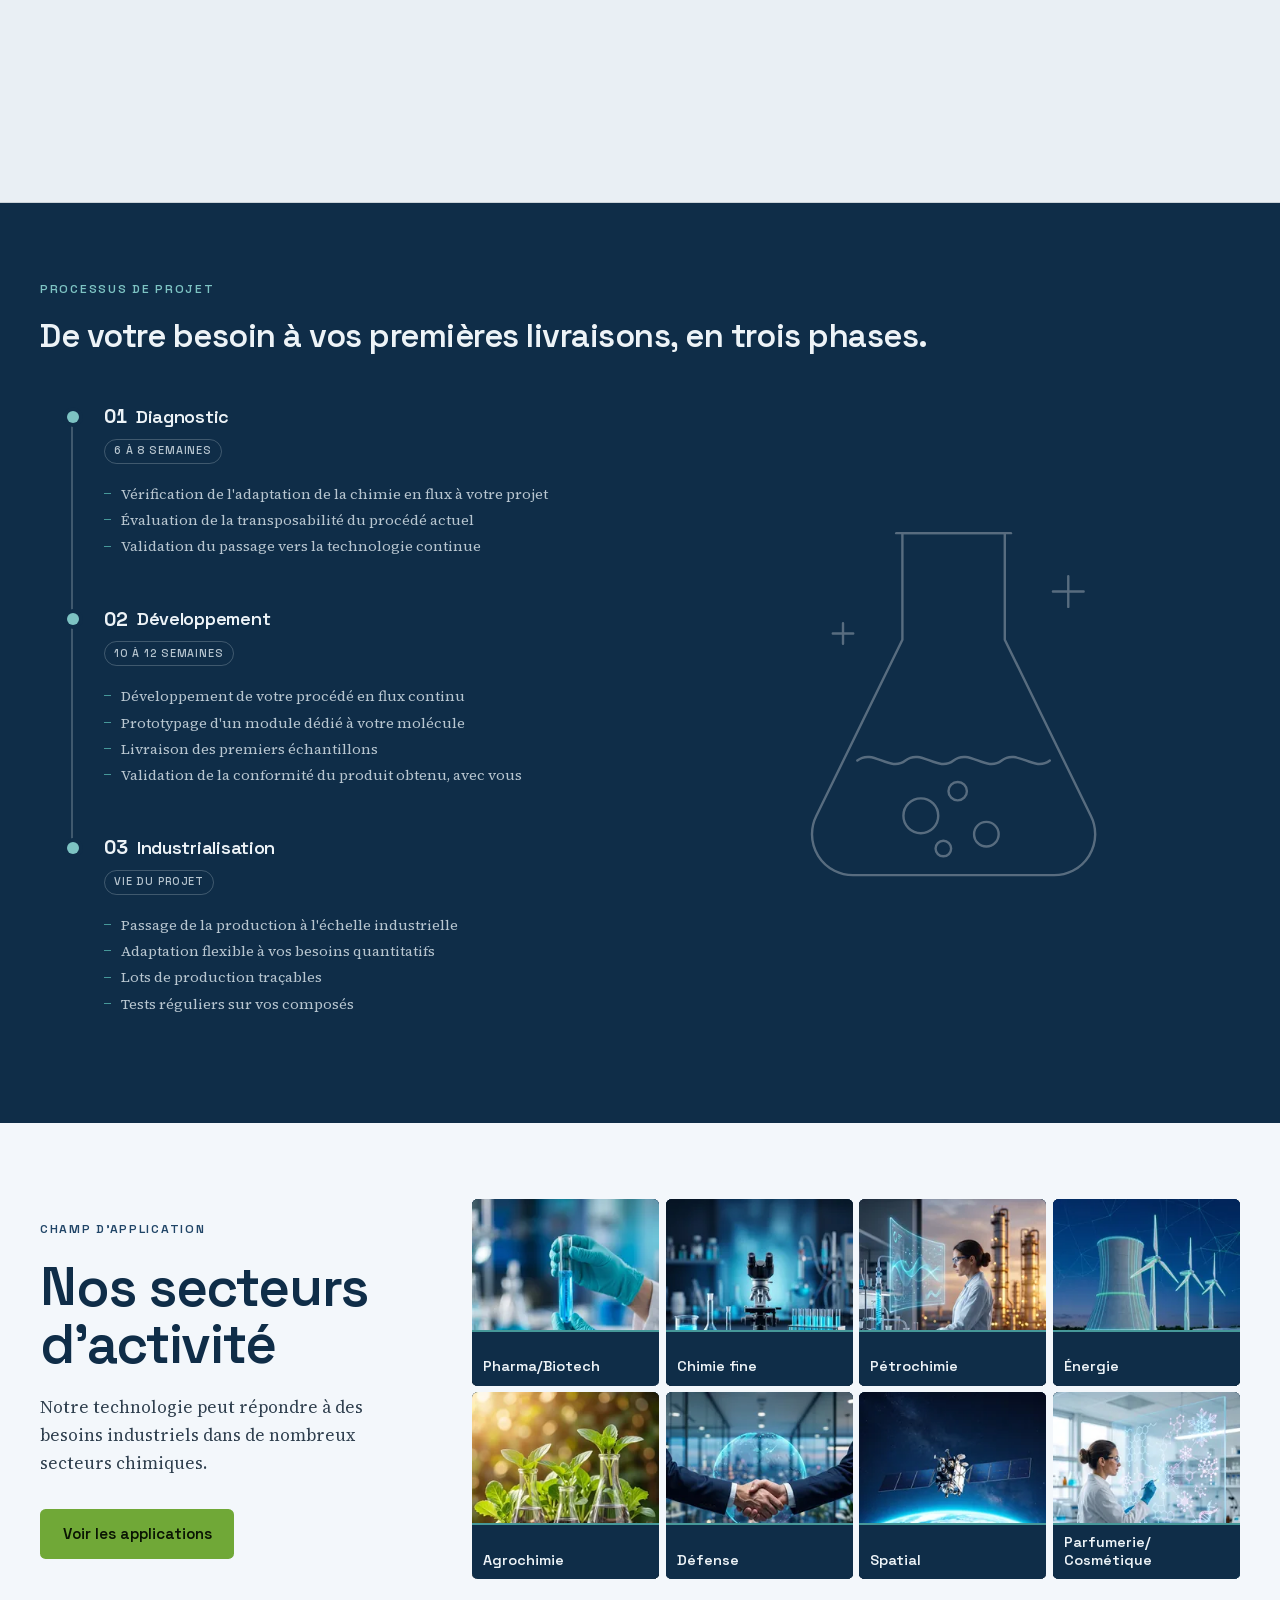
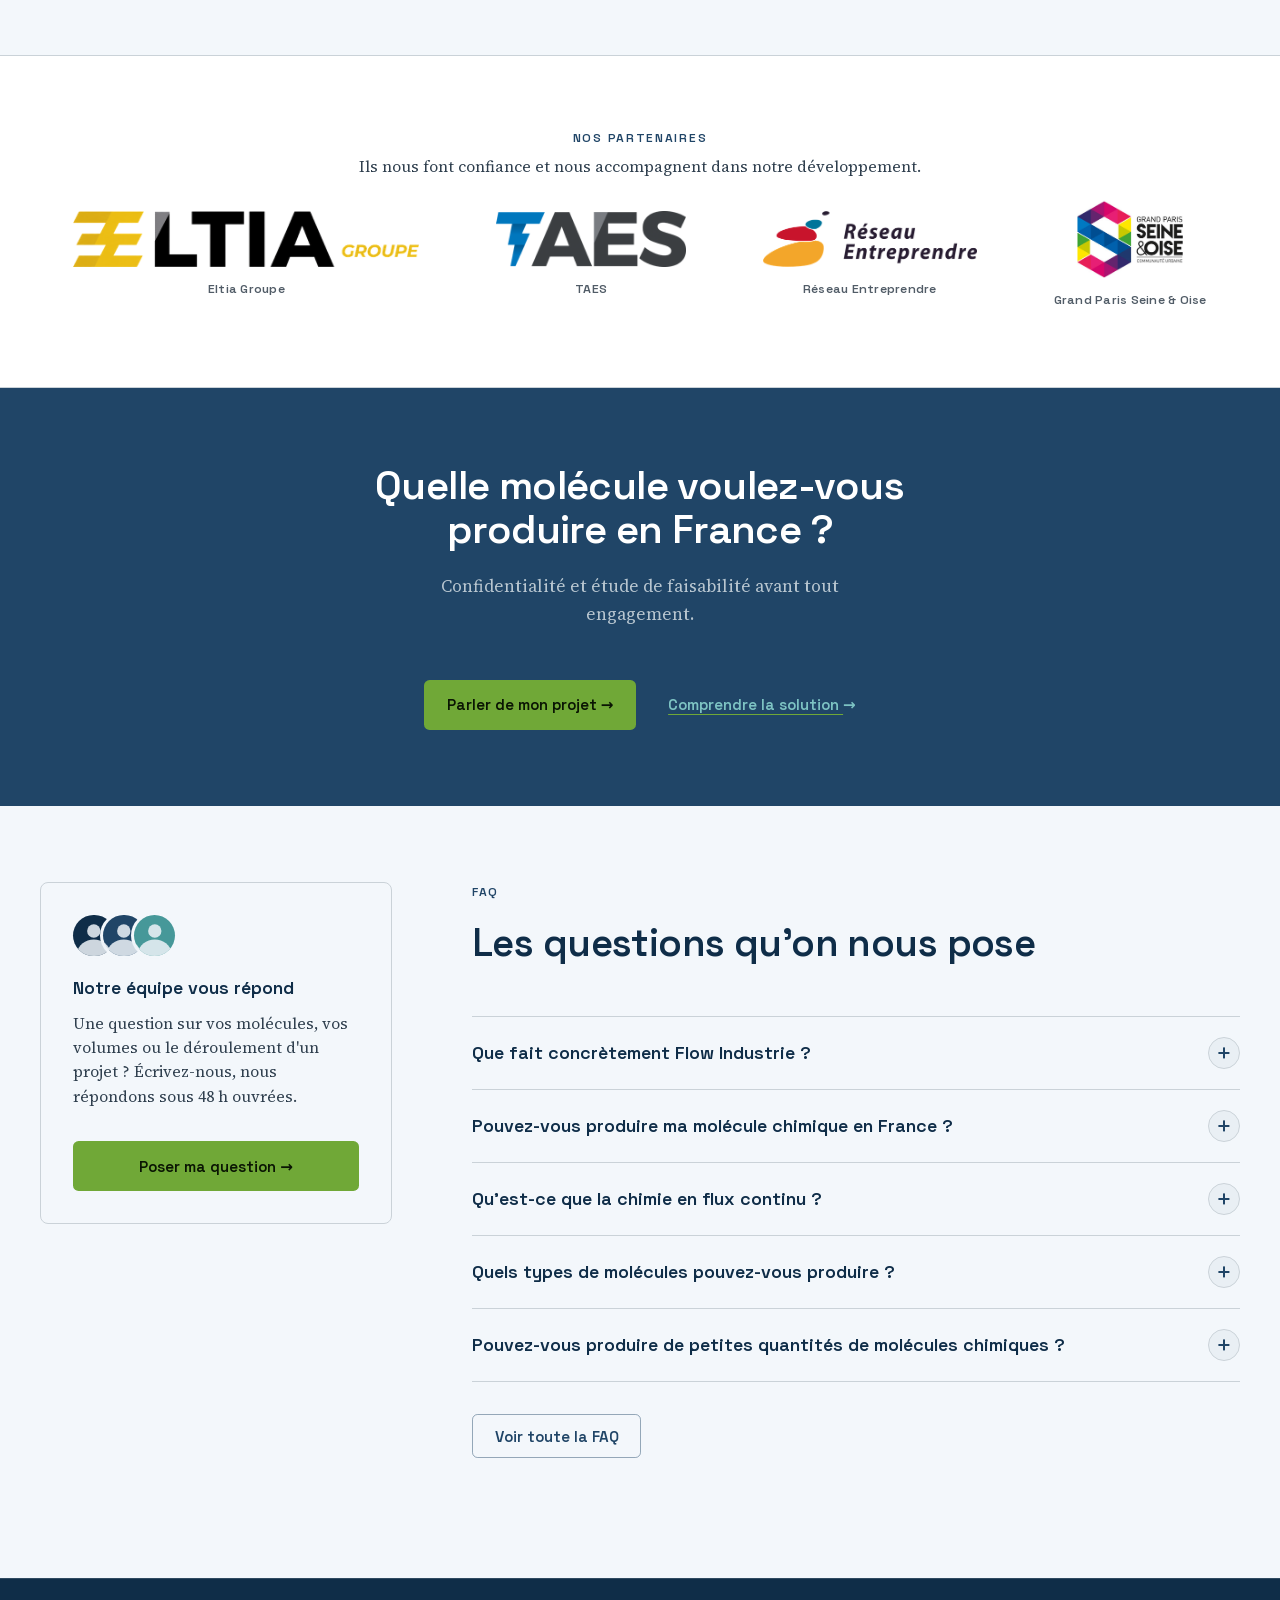
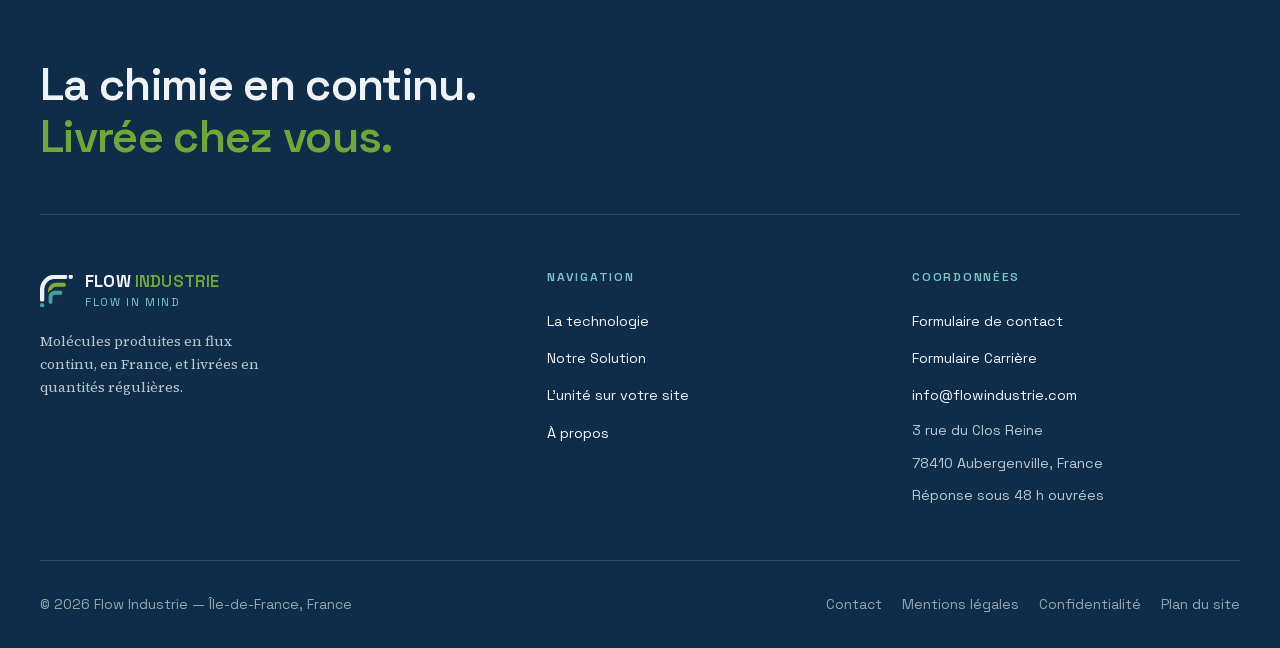
==== commit beeda041: "Mentions legales completes, securite du 17/11, hebergeur IONOS Co-Authored-By: Claude Opus 5.5 <nore" ====
--- a/index.html
+++ b/index.html
@@ -1,4 +1,4 @@
-<!DOCTYPE html><html lang="fr"> <head><meta charset="utf-8"><meta name="robots" content="noindex, nofollow"><meta name="viewport" content="width=device-width, initial-scale=1"><title>Flow Industrie — Vos molécules produites en France, livrées régulièrement</title><meta name="description" content="Flow Industrie produit vos molécules chimiques en flux continu, en France, et vous livre en quantités régulières : la même molécule, sans l'import."><link rel="canonical" href="https://www.flowindustrie.com/"><link rel="icon" href="favicon.svg" type="image/svg+xml"><link rel="sitemap" href="sitemap-index.xml"><meta property="og:type" content="website"><meta property="og:locale" content="fr_FR"><meta property="og:site_name" content="Flow Industrie"><meta property="og:title" content="Flow Industrie — Vos molécules produites en France, livrées régulièrement"><meta property="og:description" content="Flow Industrie produit vos molécules chimiques en flux continu, en France, et vous livre en quantités régulières : la même molécule, sans l'import."><meta property="og:url" content="https://www.flowindustrie.com/"><meta property="og:image" content="https://www.flowindustrie.com/images/og-unite-modulaire.jpg"><meta property="og:image:width" content="1200"><meta property="og:image:height" content="630"><meta property="og:image:alt" content="Vue de conception de l'unité modulaire de production chimique en flux continu Flow Industrie."><meta name="twitter:card" content="summary_large_image"><link rel="preconnect" href="https://fonts.googleapis.com"><link rel="preconnect" href="https://fonts.gstatic.com" crossorigin><link href="https://fonts.googleapis.com/css2?family=Space+Grotesk:wght@400;500;600;700&family=Source+Serif+4:opsz,wght@8..60,400;8..60,500;8..60,600&display=swap" rel="stylesheet"><script type="application/ld+json">{"@context":"https://schema.org","@type":"Organization","name":"Flow Industrie","slogan":"Flow in Mind","description":"Flow Industrie produit vos molécules chimiques en flux continu, en France, et vous livre en quantités régulières : la même molécule, sans l'import.","url":"https://www.flowindustrie.com/","logo":"https://www.flowindustrie.com/images/logo-flow-industrie.png","email":"info@flowindustrie.com","address":{"@type":"PostalAddress","streetAddress":"3 rue du Clos Reine","postalCode":"78410","addressLocality":"Aubergenville","addressRegion":"Île-de-France","addressCountry":"FR"}}</script><script type="application/ld+json">{"@context":"https://schema.org","@type":"Service","name":"Production de molécules chimiques en flux continu, livrées en France","serviceType":"Production à façon de molécules chimiques en chimie en flux continu, livrée en quantités régulières","provider":{"@type":"Organization","name":"Flow Industrie"},"areaServed":"FR","description":"Flow Industrie produit vos molécules chimiques en flux continu, en France, et vous livre en quantités régulières : la même molécule, sans l'import."}</script><script type="application/ld+json">{"@context":"https://schema.org","@type":"FAQPage","mainEntity":[{"@type":"Question","name":"Que fait concrètement Flow Industrie ?","acceptedAnswer":{"@type":"Answer","text":"Flow Industrie développe, produit et livre des molécules chimiques pour les industriels. Nous prenons en charge le développement du procédé, sa mise à l'échelle puis la production récurrente de la molécule sur notre site en France. Les produits sont ensuite livrés en quantités régulières, adaptées aux besoins de votre production."}},{"@type":"Question","name":"Pouvez-vous produire ma molécule chimique en France ?","acceptedAnswer":{"@type":"Answer","text":"Oui, sous réserve que la molécule et son procédé soient compatibles avec notre technologie de production en flux continu. Chaque projet commence par une étude de faisabilité permettant d'évaluer la molécule, le procédé, les contraintes de production et les volumes nécessaires avant tout engagement."}},{"@type":"Question","name":"Qu'est-ce que la chimie en flux continu ?","acceptedAnswer":{"@type":"Answer","text":"La chimie en flux continu consiste à faire circuler en continu les réactifs dans un équipement de production, plutôt que de réaliser la réaction par lots successifs. Cette technologie permet notamment de mieux contrôler les paramètres du procédé, de produire de manière régulière et d'adapter les volumes de production aux besoins industriels."}},{"@type":"Question","name":"Quels types de molécules pouvez-vous produire ?","acceptedAnswer":{"@type":"Answer","text":"Flow Industrie peut étudier des projets dans différents domaines de la chimie : chimie fine, pharmacie et biotech, énergie, agrochimie, pétrochimie, défense, spatial, parfumerie et cosmétique. La faisabilité dépend toutefois des caractéristiques propres à chaque molécule et de son procédé de synthèse."}},{"@type":"Question","name":"Pouvez-vous produire de petites quantités de molécules chimiques ?","acceptedAnswer":{"@type":"Answer","text":"Oui. L'un des intérêts de notre modèle est de pouvoir produire des quantités régulières, plutôt que d'imposer l'achat et le stockage de grandes quantités de produit. Les volumes peuvent évoluer en fonction des besoins du client, du kilogramme jusqu'à plusieurs dizaines de tonnes par an."}},{"@type":"Question","name":"Quels volumes pouvez-vous produire ?","acceptedAnswer":{"@type":"Answer","text":"Flow Industrie peut accompagner des besoins allant du kilogramme jusqu'à environ 100 tonnes par an, selon la molécule, le procédé et les caractéristiques du projet. Les volumes sont définis avec le client en fonction de sa consommation et de ses besoins industriels."}},{"@type":"Question","name":"Pourquoi produire une molécule chimique en France ?","acceptedAnswer":{"@type":"Answer","text":"Produire une molécule en France permet de réduire la dépendance à un fournisseur éloigné, de mieux maîtriser son approvisionnement et de limiter les contraintes liées au transport et au stockage. Pour une molécule stratégique, une production locale peut également contribuer à sécuriser la continuité de la production industrielle."}},{"@type":"Question","name":"Flow Industrie fait-elle de la sous-traitance chimique ?","acceptedAnswer":{"@type":"Answer","text":"Flow Industrie accompagne les industriels dans le développement, l'industrialisation et la production de leurs molécules chimiques. Notre intervention couvre notamment la mise au point du procédé, la production en flux continu en France et les livraisons régulières du produit fini."}},{"@type":"Question","name":"Comment se déroule un projet avec Flow Industrie ?","acceptedAnswer":{"@type":"Answer","text":"Un projet commence par l'identification de la molécule et une étude de faisabilité. Si le projet est compatible avec notre technologie, nous développons et validons le procédé, puis nous passons à la production et à la mise en place des livraisons récurrentes. Étude de faisabilité → Développement du procédé → Mise à l'échelle → Production → Livraisons régulières"}},{"@type":"Question","name":"Quels sont les avantages de la production chimique en flux continu ?","acceptedAnswer":{"@type":"Answer","text":"La production en flux continu permet notamment un meilleur contrôle du procédé, une production régulière et une adaptation des volumes aux besoins industriels. Elle peut également réduire certaines contraintes liées à la production par lots, selon la nature de la molécule et du procédé."}}]}</script><script>
+<!DOCTYPE html><html lang="fr"> <head><meta charset="utf-8"><meta name="robots" content="noindex, nofollow"><meta name="viewport" content="width=device-width, initial-scale=1"><title>Flow Industrie — Vos molécules produites en France, livrées régulièrement</title><meta name="description" content="Flow Industrie produit vos molécules chimiques en flux continu, en France, et vous livre en quantités régulières : la même molécule, sans l'import."><link rel="canonical" href="https://www.flowindustrie.com/"><link rel="icon" href="favicon.svg" type="image/svg+xml"><link rel="sitemap" href="sitemap-index.xml"><meta property="og:type" content="website"><meta property="og:locale" content="fr_FR"><meta property="og:site_name" content="Flow Industrie"><meta property="og:title" content="Flow Industrie — Vos molécules produites en France, livrées régulièrement"><meta property="og:description" content="Flow Industrie produit vos molécules chimiques en flux continu, en France, et vous livre en quantités régulières : la même molécule, sans l'import."><meta property="og:url" content="https://www.flowindustrie.com/"><meta property="og:image" content="https://www.flowindustrie.com/images/og-unite-modulaire.jpg"><meta property="og:image:width" content="1200"><meta property="og:image:height" content="630"><meta property="og:image:alt" content="Vue de conception de l'unité modulaire de production chimique en flux continu Flow Industrie."><meta name="twitter:card" content="summary_large_image"><link rel="stylesheet" href="_astro/polices.css"><script type="application/ld+json">{"@context":"https://schema.org","@type":"Organization","name":"Flow Industrie","slogan":"Flow in Mind","description":"Flow Industrie produit vos molécules chimiques en flux continu, en France, et vous livre en quantités régulières : la même molécule, sans l'import.","url":"https://www.flowindustrie.com/","logo":"https://www.flowindustrie.com/images/logo-flow-industrie.png","email":"info@flowindustrie.com","address":{"@type":"PostalAddress","streetAddress":"3 rue du Clos Reine","postalCode":"78410","addressLocality":"Aubergenville","addressRegion":"Île-de-France","addressCountry":"FR"}}</script><script type="application/ld+json">{"@context":"https://schema.org","@type":"Service","name":"Production de molécules chimiques en flux continu, livrées en France","serviceType":"Production à façon de molécules chimiques en chimie en flux continu, livrée en quantités régulières","provider":{"@type":"Organization","name":"Flow Industrie"},"areaServed":"FR","description":"Flow Industrie produit vos molécules chimiques en flux continu, en France, et vous livre en quantités régulières : la même molécule, sans l'import."}</script><script type="application/ld+json">{"@context":"https://schema.org","@type":"FAQPage","mainEntity":[{"@type":"Question","name":"Que fait concrètement Flow Industrie ?","acceptedAnswer":{"@type":"Answer","text":"Flow Industrie développe, produit et livre des molécules chimiques pour les industriels. Nous prenons en charge le développement du procédé, sa mise à l'échelle puis la production récurrente de la molécule sur notre site en France. Les produits sont ensuite livrés en quantités régulières, adaptées aux besoins de votre production."}},{"@type":"Question","name":"Pouvez-vous produire ma molécule chimique en France ?","acceptedAnswer":{"@type":"Answer","text":"Oui, sous réserve que la molécule et son procédé soient compatibles avec notre technologie de production en flux continu. Chaque projet commence par une étude de faisabilité permettant d'évaluer la molécule, le procédé, les contraintes de production et les volumes nécessaires avant tout engagement."}},{"@type":"Question","name":"Qu'est-ce que la chimie en flux continu ?","acceptedAnswer":{"@type":"Answer","text":"La chimie en flux continu consiste à faire circuler en continu les réactifs dans un équipement de production, plutôt que de réaliser la réaction par lots successifs. Cette technologie permet notamment de mieux contrôler les paramètres du procédé, de produire de manière régulière et d'adapter les volumes de production aux besoins industriels."}},{"@type":"Question","name":"Quels types de molécules pouvez-vous produire ?","acceptedAnswer":{"@type":"Answer","text":"Flow Industrie peut étudier des projets dans différents domaines de la chimie : chimie fine, pharmacie et biotech, énergie, agrochimie, pétrochimie, défense, spatial, parfumerie et cosmétique. La faisabilité dépend toutefois des caractéristiques propres à chaque molécule et de son procédé de synthèse."}},{"@type":"Question","name":"Pouvez-vous produire de petites quantités de molécules chimiques ?","acceptedAnswer":{"@type":"Answer","text":"Oui. L'un des intérêts de notre modèle est de pouvoir produire des quantités régulières, plutôt que d'imposer l'achat et le stockage de grandes quantités de produit. Les volumes peuvent évoluer en fonction des besoins du client, du kilogramme jusqu'à plusieurs dizaines de tonnes par an."}},{"@type":"Question","name":"Quels volumes pouvez-vous produire ?","acceptedAnswer":{"@type":"Answer","text":"Flow Industrie peut accompagner des besoins allant du kilogramme jusqu'à environ 100 tonnes par an, selon la molécule, le procédé et les caractéristiques du projet. Les volumes sont définis avec le client en fonction de sa consommation et de ses besoins industriels."}},{"@type":"Question","name":"Pourquoi produire une molécule chimique en France ?","acceptedAnswer":{"@type":"Answer","text":"Produire une molécule en France permet de réduire la dépendance à un fournisseur éloigné, de mieux maîtriser son approvisionnement et de limiter les contraintes liées au transport et au stockage. Pour une molécule stratégique, une production locale peut également contribuer à sécuriser la continuité de la production industrielle."}},{"@type":"Question","name":"Flow Industrie fait-elle de la sous-traitance chimique ?","acceptedAnswer":{"@type":"Answer","text":"Flow Industrie accompagne les industriels dans le développement, l'industrialisation et la production de leurs molécules chimiques. Notre intervention couvre notamment la mise au point du procédé, la production en flux continu en France et les livraisons régulières du produit fini."}},{"@type":"Question","name":"Comment se déroule un projet avec Flow Industrie ?","acceptedAnswer":{"@type":"Answer","text":"Un projet commence par l'identification de la molécule et une étude de faisabilité. Si le projet est compatible avec notre technologie, nous développons et validons le procédé, puis nous passons à la production et à la mise en place des livraisons récurrentes. Étude de faisabilité → Développement du procédé → Mise à l'échelle → Production → Livraisons régulières"}},{"@type":"Question","name":"Quels sont les avantages de la production chimique en flux continu ?","acceptedAnswer":{"@type":"Answer","text":"La production en flux continu permet notamment un meilleur contrôle du procédé, une production régulière et une adaptation des volumes aux besoins industriels. Elle peut également réduire certaines contraintes liées à la production par lots, selon la nature de la molécule et du procédé."}}]}</script><script>
       (function () {
         var racine = document.documentElement;
         if (window.matchMedia('(prefers-reduced-motion: reduce)').matches) return;
@@ -21,12 +21,12 @@
 Parlons de votre besoin&nbsp;→</a> </div> </div> </div> </section> <section class="solution" id="notre-solution" aria-labelledby="titre-solution" data-astro-cid-j7pv25f6> <div class="wrap" data-astro-cid-j7pv25f6> <div class="solution-tete" data-anim-groupe="monte" data-astro-cid-j7pv25f6> <p class="surtitre-section" data-astro-cid-j7pv25f6>Notre solution</p>  <h2 class="titre-section" id="titre-solution" data-astro-cid-j7pv25f6>Produisez Français avec <em class="vert" data-astro-cid-j7pv25f6>Flow Industrie.</em></h2> <p class="chapo" data-astro-cid-j7pv25f6>
 Flow Industrie développe et produit vos molécules en France, grâce à une
           technologie de production en flux continu, puis vous les livre à la demande.
-</p> </div>  <div class="trajet-rouleau" data-trajet data-astro-cid-j7pv25f6><ol class="trajet" data-anim-groupe="carte" data-astro-cid-j7pv25f6> <li data-astro-cid-j7pv25f6><div class="trajet-image" aria-hidden="true" data-astro-cid-j7pv25f6><img src="images/solution/solution-1-reunion.jpg" alt="Trois personnes en reunion de travail autour d'une table de bureau." loading="lazy" decoding="async" width="760" height="475" onload="this.closest('.trajet-image').classList.add('avec-photo')" onerror="this.remove()" data-astro-cid-j7pv25f6><svg class="glyphe" viewBox="0 0 24 24" width="52" height="52" fill="none" stroke="currentColor" stroke-width="1.5" stroke-linecap="round" stroke-linejoin="round" data-astro-cid-j7pv25f6><path d="M9.5 3h5v5.2l4.2 8.6a2 2 0 0 1-1.8 2.9H7.1a2 2 0 0 1-1.8-2.9l4.2-8.6Z"/><path d="M8 14h8"/></svg></div><div class="trajet-corps" data-astro-cid-j7pv25f6> <span class="trajet-filet" aria-hidden="true" data-astro-cid-j7pv25f6></span> <p class="trajet-titre" data-astro-cid-j7pv25f6>Développer</p> <p class="trajet-texte" data-astro-cid-j7pv25f6>
+</p> </div>  <div class="trajet-rouleau" data-trajet data-astro-cid-j7pv25f6><ol class="trajet" data-anim-groupe="carte" data-astro-cid-j7pv25f6> <li data-astro-cid-j7pv25f6><div class="trajet-image" aria-hidden="true" data-astro-cid-j7pv25f6><img src="images/solution/solution-1-reunion.jpg" alt="Trois personnes en reunion de travail autour d'une table de bureau." loading="lazy" decoding="async" width="760" height="475" data-photo-methode data-astro-cid-j7pv25f6><svg class="glyphe" viewBox="0 0 24 24" width="52" height="52" fill="none" stroke="currentColor" stroke-width="1.5" stroke-linecap="round" stroke-linejoin="round" data-astro-cid-j7pv25f6><path d="M9.5 3h5v5.2l4.2 8.6a2 2 0 0 1-1.8 2.9H7.1a2 2 0 0 1-1.8-2.9l4.2-8.6Z"/><path d="M8 14h8"/></svg></div><div class="trajet-corps" data-astro-cid-j7pv25f6> <span class="trajet-filet" aria-hidden="true" data-astro-cid-j7pv25f6></span> <p class="trajet-titre" data-astro-cid-j7pv25f6>Développer</p> <p class="trajet-texte" data-astro-cid-j7pv25f6>
 Nous développons et validons le procédé adapté à votre molécule.
-</p> </div></li> <li data-astro-cid-j7pv25f6><div class="trajet-image" aria-hidden="true" data-astro-cid-j7pv25f6><img src="images/methode/methode-5-produire.jpg" alt="Main gantee sur l'ecran de commande d'une unite en flux continu, qui affiche le debit de flux." loading="lazy" decoding="async" width="760" height="415" onload="this.closest('.trajet-image').classList.add('avec-photo')" onerror="this.remove()" data-astro-cid-j7pv25f6><svg class="glyphe" viewBox="0 0 24 24" width="52" height="52" fill="none" stroke="currentColor" stroke-width="1.5" stroke-linecap="round" stroke-linejoin="round" data-astro-cid-j7pv25f6><path d="M3.5 19.5V9.5l5.5 3.2V9.5l5.5 3.2V6l6 3.6v9.9"/><path d="M2.5 19.5h19"/></svg></div><div class="trajet-corps" data-astro-cid-j7pv25f6> <span class="trajet-filet" aria-hidden="true" data-astro-cid-j7pv25f6></span> <p class="trajet-titre" data-astro-cid-j7pv25f6>Produire</p> <p class="trajet-texte" data-astro-cid-j7pv25f6>
+</p> </div></li> <li data-astro-cid-j7pv25f6><div class="trajet-image" aria-hidden="true" data-astro-cid-j7pv25f6><img src="images/methode/methode-5-produire.jpg" alt="Main gantee sur l'ecran de commande d'une unite en flux continu, qui affiche le debit de flux." loading="lazy" decoding="async" width="760" height="415" data-photo-methode data-astro-cid-j7pv25f6><svg class="glyphe" viewBox="0 0 24 24" width="52" height="52" fill="none" stroke="currentColor" stroke-width="1.5" stroke-linecap="round" stroke-linejoin="round" data-astro-cid-j7pv25f6><path d="M3.5 19.5V9.5l5.5 3.2V9.5l5.5 3.2V6l6 3.6v9.9"/><path d="M2.5 19.5h19"/></svg></div><div class="trajet-corps" data-astro-cid-j7pv25f6> <span class="trajet-filet" aria-hidden="true" data-astro-cid-j7pv25f6></span> <p class="trajet-titre" data-astro-cid-j7pv25f6>Produire</p> <p class="trajet-texte" data-astro-cid-j7pv25f6>
 Nous produisons en flux continu, en France sur nos différents sites
             d'Île-de-France.
-</p> </div></li> <li data-astro-cid-j7pv25f6><div class="trajet-image" aria-hidden="true" data-astro-cid-j7pv25f6><img src="images/solution/solution-3-chargement.jpg" alt="Operateur chargeant une palette de futs chimiques dans la remorque d'un camion, sur un quai industriel." loading="lazy" decoding="async" width="760" height="475" onload="this.closest('.trajet-image').classList.add('avec-photo')" onerror="this.remove()" data-astro-cid-j7pv25f6><svg class="glyphe" viewBox="0 0 24 24" width="52" height="52" fill="none" stroke="currentColor" stroke-width="1.5" stroke-linecap="round" stroke-linejoin="round" data-astro-cid-j7pv25f6><path d="M2.5 7.5h10v9h-10z"/><path d="M12.5 11h4l3 3v2.5h-7z"/><circle cx="6" cy="18" r="1.6"/><circle cx="16.5" cy="18" r="1.6"/></svg></div><div class="trajet-corps" data-astro-cid-j7pv25f6> <span class="trajet-filet" aria-hidden="true" data-astro-cid-j7pv25f6></span> <p class="trajet-titre" data-astro-cid-j7pv25f6>Livrer</p> <p class="trajet-texte" data-astro-cid-j7pv25f6>
+</p> </div></li> <li data-astro-cid-j7pv25f6><div class="trajet-image" aria-hidden="true" data-astro-cid-j7pv25f6><img src="images/solution/solution-3-chargement.jpg" alt="Operateur chargeant une palette de futs chimiques dans la remorque d'un camion, sur un quai industriel." loading="lazy" decoding="async" width="760" height="475" data-photo-methode data-astro-cid-j7pv25f6><svg class="glyphe" viewBox="0 0 24 24" width="52" height="52" fill="none" stroke="currentColor" stroke-width="1.5" stroke-linecap="round" stroke-linejoin="round" data-astro-cid-j7pv25f6><path d="M2.5 7.5h10v9h-10z"/><path d="M12.5 11h4l3 3v2.5h-7z"/><circle cx="6" cy="18" r="1.6"/><circle cx="16.5" cy="18" r="1.6"/></svg></div><div class="trajet-corps" data-astro-cid-j7pv25f6> <span class="trajet-filet" aria-hidden="true" data-astro-cid-j7pv25f6></span> <p class="trajet-titre" data-astro-cid-j7pv25f6>Livrer</p> <p class="trajet-texte" data-astro-cid-j7pv25f6>
 Nous vous livrons régulièrement, dans les quantités dont vous avez besoin.
 </p> </div></li> </ol><div class="trajet-commandes" data-astro-cid-j7pv25f6><button type="button" class="trajet-fleche" data-trajet-prec aria-label="Étape précédente" data-astro-cid-j7pv25f6><svg viewBox="0 0 24 24" width="18" height="18" fill="none" stroke="currentColor" stroke-width="2" stroke-linecap="round" stroke-linejoin="round" aria-hidden="true"><path d="M15 5 8 12l7 7"/></svg></button><p class="rouleau-rang" aria-live="polite" data-astro-cid-j7pv25f6><span data-trajet-rang>1</span>&#8201;/&#8201;<span data-trajet-total>3</span></p><button type="button" class="trajet-fleche" data-trajet-suiv aria-label="Étape suivante" data-astro-cid-j7pv25f6><svg viewBox="0 0 24 24" width="18" height="18" fill="none" stroke="currentColor" stroke-width="2" stroke-linecap="round" stroke-linejoin="round" aria-hidden="true"><path d="m9 5 7 7-7 7"/></svg></button></div></div><div class="solution-pied" data-astro-cid-j7pv25f6><div class="solution-liens" data-anim="monte" data-retard="1" data-astro-cid-j7pv25f6> <a class="btn btn-accent" data-sens="bas" href="#valeurs-ajoutees" data-astro-cid-j7pv25f6>Voir les valeurs ajoutées&nbsp;↓</a> <a class="lien-appui lien-tuile hero-ancre" data-sens="bas" href="#deroulement" data-astro-cid-j7pv25f6>
 Comment nous fonctionnons&nbsp;?&nbsp;↓</a> </div> <aside class="solution-etape2" data-anim="carte" data-retard="2" data-astro-cid-j7pv25f6> <p data-astro-cid-j7pv25f6>
@@ -58,10 +58,7 @@
 <textarea name="message" rows="4" required placeholder="Décrivez-nous votre question / projet…" data-astro-cid-qtd5vjyj></textarea> </label> <label class="consentement" data-astro-cid-qtd5vjyj> <input type="checkbox" name="consentement" required data-astro-cid-qtd5vjyj> <span data-astro-cid-qtd5vjyj>
 J'accepte que Flow Industrie utilise ces informations pour répondre à ma demande. Voir la
 <a class="lien-texte" href="confidentialite/index.html" data-astro-cid-qtd5vjyj>politique de confidentialité</a>.
-</span> </label> <p class="avertissement" data-astro-cid-qtd5vjyj>
-⚠️ Formulaire non connecté : la clé <code data-astro-cid-qtd5vjyj>PUBLIC_WEB3FORMS_KEY</code> n'est pas encore
-        renseignée dans <code data-astro-cid-qtd5vjyj>.env</code>. Les envois n'arriveront pas tant qu'elle manque.
-</p>  <p class="erreur" id="pan-erreur-envoi" role="alert" hidden data-astro-cid-qtd5vjyj>
+</span> </label> <p class="avertissement" data-astro-cid-qtd5vjyj>⚠️ Ce formulaire n’est pas encore relié : un message envoyé depuis cette page n’arriverait pas. Écrivez-nous à <a href="mailto:info@flowindustrie.com">info@flowindustrie.com</a> en attendant.</p>  <p class="erreur" id="pan-erreur-envoi" role="alert" hidden data-astro-cid-qtd5vjyj>
 L'envoi n'a pas abouti. Réessayez dans un instant, ou écrivez-nous directement à
 <a href="mailto:info@flowindustrie.com" data-astro-cid-qtd5vjyj>info@flowindustrie.com</a>.
 </p> <button class="btn btn-accent" type="submit" disabled data-astro-cid-qtd5vjyj>Envoyer ma demande</button> <p class="note" data-astro-cid-qtd5vjyj>Réponse sous 48 h ouvrées. Vos informations ne sont ni revendues ni transmises à des tiers.</p> </form><div class="remerciement carte" id="pan-remerciement" tabindex="-1" hidden data-astro-cid-qtd5vjyj> <p class="marque" aria-hidden="true" data-astro-cid-qtd5vjyj>✓</p> <h3 data-astro-cid-qtd5vjyj>Merci, votre demande nous est parvenue.</h3> <p data-astro-cid-qtd5vjyj>
--- a/_astro/polices.css
+++ b/_astro/polices.css
@@ -0,0 +1,126 @@
+/* Les polices du site, servies depuis le site — 17/11/2026
+
+   Avant : les 13 pages appelaient fonts.googleapis.com puis fonts.gstatic.com.
+   Chaque visite envoyait donc l'adresse IP du visiteur a un tiers hors de
+   l'Union, sans consentement et avant toute interaction. C'est le motif du
+   « ne pas publier en l'etat » de l'audit.
+
+   Les fichiers sont ceux de Google, inchanges, sous licence SIL Open Font qui
+   autorise la redistribution. Voir polices/LICENCE-OFL.txt.
+
+   Seuls les sous-ensembles latin et latin-ext sont repris : le site est en
+   francais. Les `unicode-range` d'origine sont conserves, le navigateur ne
+   telecharge donc que ce dont la page a besoin. */
+
+@font-face{
+  font-family: 'Source Serif 4';
+  font-style: normal;
+  font-weight: 400;
+  font-display: swap;
+  src: url(polices/source-serif-4-400-latin-ext.woff2) format('woff2');
+  unicode-range: U+0100-02BA, U+02BD-02C5, U+02C7-02CC, U+02CE-02D7, U+02DD-02FF, U+0304, U+0308, U+0329, U+1D00-1DBF, U+1E00-1E9F, U+1EF2-1EFF, U+2020, U+20A0-20AB, U+20AD-20C4, U+2113, U+2C60-2C7F, U+A720-A7FF;
+}
+@font-face{
+  font-family: 'Source Serif 4';
+  font-style: normal;
+  font-weight: 400;
+  font-display: swap;
+  src: url(polices/source-serif-4-400-latin.woff2) format('woff2');
+  unicode-range: U+0000-00FF, U+0131, U+0152-0153, U+02BB-02BC, U+02C6, U+02DA, U+02DC, U+0304, U+0308, U+0329, U+2000-206F, U+20AC, U+2122, U+2191, U+2193, U+2212, U+2215, U+FEFF, U+FFFD;
+}
+@font-face{
+  font-family: 'Source Serif 4';
+  font-style: normal;
+  font-weight: 500;
+  font-display: swap;
+  src: url(polices/source-serif-4-500-latin-ext.woff2) format('woff2');
+  unicode-range: U+0100-02BA, U+02BD-02C5, U+02C7-02CC, U+02CE-02D7, U+02DD-02FF, U+0304, U+0308, U+0329, U+1D00-1DBF, U+1E00-1E9F, U+1EF2-1EFF, U+2020, U+20A0-20AB, U+20AD-20C4, U+2113, U+2C60-2C7F, U+A720-A7FF;
+}
+@font-face{
+  font-family: 'Source Serif 4';
+  font-style: normal;
+  font-weight: 500;
+  font-display: swap;
+  src: url(polices/source-serif-4-500-latin.woff2) format('woff2');
+  unicode-range: U+0000-00FF, U+0131, U+0152-0153, U+02BB-02BC, U+02C6, U+02DA, U+02DC, U+0304, U+0308, U+0329, U+2000-206F, U+20AC, U+2122, U+2191, U+2193, U+2212, U+2215, U+FEFF, U+FFFD;
+}
+@font-face{
+  font-family: 'Source Serif 4';
+  font-style: normal;
+  font-weight: 600;
+  font-display: swap;
+  src: url(polices/source-serif-4-600-latin-ext.woff2) format('woff2');
+  unicode-range: U+0100-02BA, U+02BD-02C5, U+02C7-02CC, U+02CE-02D7, U+02DD-02FF, U+0304, U+0308, U+0329, U+1D00-1DBF, U+1E00-1E9F, U+1EF2-1EFF, U+2020, U+20A0-20AB, U+20AD-20C4, U+2113, U+2C60-2C7F, U+A720-A7FF;
+}
+@font-face{
+  font-family: 'Source Serif 4';
+  font-style: normal;
+  font-weight: 600;
+  font-display: swap;
+  src: url(polices/source-serif-4-600-latin.woff2) format('woff2');
+  unicode-range: U+0000-00FF, U+0131, U+0152-0153, U+02BB-02BC, U+02C6, U+02DA, U+02DC, U+0304, U+0308, U+0329, U+2000-206F, U+20AC, U+2122, U+2191, U+2193, U+2212, U+2215, U+FEFF, U+FFFD;
+}
+@font-face{
+  font-family: 'Space Grotesk';
+  font-style: normal;
+  font-weight: 400;
+  font-display: swap;
+  src: url(polices/space-grotesk-400-latin-ext.woff2) format('woff2');
+  unicode-range: U+0100-02BA, U+02BD-02C5, U+02C7-02CC, U+02CE-02D7, U+02DD-02FF, U+0304, U+0308, U+0329, U+1D00-1DBF, U+1E00-1E9F, U+1EF2-1EFF, U+2020, U+20A0-20AB, U+20AD-20C4, U+2113, U+2C60-2C7F, U+A720-A7FF;
+}
+@font-face{
+  font-family: 'Space Grotesk';
+  font-style: normal;
+  font-weight: 400;
+  font-display: swap;
+  src: url(polices/space-grotesk-400-latin.woff2) format('woff2');
+  unicode-range: U+0000-00FF, U+0131, U+0152-0153, U+02BB-02BC, U+02C6, U+02DA, U+02DC, U+0304, U+0308, U+0329, U+2000-206F, U+20AC, U+2122, U+2191, U+2193, U+2212, U+2215, U+FEFF, U+FFFD;
+}
+@font-face{
+  font-family: 'Space Grotesk';
+  font-style: normal;
+  font-weight: 500;
+  font-display: swap;
+  src: url(polices/space-grotesk-500-latin-ext.woff2) format('woff2');
+  unicode-range: U+0100-02BA, U+02BD-02C5, U+02C7-02CC, U+02CE-02D7, U+02DD-02FF, U+0304, U+0308, U+0329, U+1D00-1DBF, U+1E00-1E9F, U+1EF2-1EFF, U+2020, U+20A0-20AB, U+20AD-20C4, U+2113, U+2C60-2C7F, U+A720-A7FF;
+}
+@font-face{
+  font-family: 'Space Grotesk';
+  font-style: normal;
+  font-weight: 500;
+  font-display: swap;
+  src: url(polices/space-grotesk-500-latin.woff2) format('woff2');
+  unicode-range: U+0000-00FF, U+0131, U+0152-0153, U+02BB-02BC, U+02C6, U+02DA, U+02DC, U+0304, U+0308, U+0329, U+2000-206F, U+20AC, U+2122, U+2191, U+2193, U+2212, U+2215, U+FEFF, U+FFFD;
+}
+@font-face{
+  font-family: 'Space Grotesk';
+  font-style: normal;
+  font-weight: 600;
+  font-display: swap;
+  src: url(polices/space-grotesk-600-latin-ext.woff2) format('woff2');
+  unicode-range: U+0100-02BA, U+02BD-02C5, U+02C7-02CC, U+02CE-02D7, U+02DD-02FF, U+0304, U+0308, U+0329, U+1D00-1DBF, U+1E00-1E9F, U+1EF2-1EFF, U+2020, U+20A0-20AB, U+20AD-20C4, U+2113, U+2C60-2C7F, U+A720-A7FF;
+}
+@font-face{
+  font-family: 'Space Grotesk';
+  font-style: normal;
+  font-weight: 600;
+  font-display: swap;
+  src: url(polices/space-grotesk-600-latin.woff2) format('woff2');
+  unicode-range: U+0000-00FF, U+0131, U+0152-0153, U+02BB-02BC, U+02C6, U+02DA, U+02DC, U+0304, U+0308, U+0329, U+2000-206F, U+20AC, U+2122, U+2191, U+2193, U+2212, U+2215, U+FEFF, U+FFFD;
+}
+@font-face{
+  font-family: 'Space Grotesk';
+  font-style: normal;
+  font-weight: 700;
+  font-display: swap;
+  src: url(polices/space-grotesk-700-latin-ext.woff2) format('woff2');
+  unicode-range: U+0100-02BA, U+02BD-02C5, U+02C7-02CC, U+02CE-02D7, U+02DD-02FF, U+0304, U+0308, U+0329, U+1D00-1DBF, U+1E00-1E9F, U+1EF2-1EFF, U+2020, U+20A0-20AB, U+20AD-20C4, U+2113, U+2C60-2C7F, U+A720-A7FF;
+}
+@font-face{
+  font-family: 'Space Grotesk';
+  font-style: normal;
+  font-weight: 700;
+  font-display: swap;
+  src: url(polices/space-grotesk-700-latin.woff2) format('woff2');
+  unicode-range: U+0000-00FF, U+0131, U+0152-0153, U+02BB-02BC, U+02C6, U+02DA, U+02DC, U+0304, U+0308, U+0329, U+2000-206F, U+20AC, U+2122, U+2191, U+2193, U+2212, U+2215, U+FEFF, U+FFFD;
+}
--- a/_astro/a-propos.DqSEigQd.css
+++ b/_astro/a-propos.DqSEigQd.css
@@ -244,9 +244,18 @@
    composition, au lieu de se serrer contre les bords d'un portable ou de
    flotter au milieu d'un grand ecran. Les feuilles ont ete passees en rem le
    meme jour pour que tout suive.
-   Plancher a 12 px, atteint a 1440 px : en dessous, la lisibilite passe avant
-   la stricte proportion. Plafond a 2560 px de large.
+   Plancher a 16 px, atteint a 1920 px : en dessous, le site reprend sa taille
+   normale au lieu de retrecir. Corrige le 16/11/2026, parce que la regle
+   d'origine descendait a 12 px des 1440 px et rendait le site minuscule sur
+   tous les portables. Plafond a 2560 px de large.
    Sous 1081 px (tablette, telephone), rien ne change : 16 px. */
 @media (min-width:1081px){
- html{font-size:clamp(12px,calc(100vw / 120),21.3333px)}
-}
+ html{font-size:clamp(16px,calc(100vw / 120),21.3333px)}
+}
+
+
+/* Le lien des avertissements de formulaire, pose le 17/11/2026 : il heritait
+   d'une couleur de lien prevue pour le fond clair du site, illisible sur le
+   fond d'alerte. Cette feuille est chargee par les 13 pages, et les
+   avertissements aussi. */
+.avertissement a{color:inherit;text-decoration:underline;text-underline-offset:.15em}
--- a/_astro/mobile-partage.css
+++ b/_astro/mobile-partage.css
@@ -882,3 +882,132 @@
  .plan-du-site h1{                   /* Plan du site */
   font-size:var(--text-display-s)}
 }
+
+
+/* ═══ Passe du 16/11/2026 : des points a la place des fleches ══════════════
+
+   Demande de Nathan, pour tous les rouleaux du site, sur telephone seulement.
+   La fleche est un idiome de souris. Au pouce on fait glisser : ce qui manque
+   n'est pas un bouton pour avancer, c'est de savoir qu'il y a une suite et ou
+   l'on en est. Les points disent les deux, et le point allonge montre de quel
+   cote la bande continue.
+
+   Les points prennent la place exacte du compteur « 1 / 2 », sous la bande,
+   dans la gouttiere que les trois rouleaux reservaient deja. Le compteur n'est
+   pas supprime : il porte `aria-live` et reste annonce aux lecteurs d'ecran. Il
+   cesse seulement d'etre affiche, puisque les points disent la meme chose a
+   l'oeil. Deux ecritures du meme etat cote a cote seraient une redite.
+
+   Rien de tout ceci n'atteint l'ordinateur. Les trois barres de commandes sont
+   `display:none` par defaut et ne passent a `display:contents` que dans les
+   requetes de media ci-dessous : les fleches n'ont jamais ete visibles au-dela
+   de 900 px. Le lot est donc sans effet sur la version bureau, par
+   construction et non par precaution. */
+
+.rouleau-points{display:flex;align-items:center;justify-content:center;
+ gap:0;list-style:none;margin:0;padding:0}
+
+/* La cible tactile fait 28 x 44 px, le point visible 7 px. Le confort du pouce
+   ne se paie pas par une rangee de grosses pastilles : c'est la zone cliquable
+   qui est large, pas le dessin. */
+.rouleau-point{display:block;position:relative;
+ width:1.75rem;height:2.75rem;margin:0;padding:0;border:0;
+ background:none;cursor:pointer;-webkit-tap-highlight-color:transparent}
+.rouleau-point::before{content:"";position:absolute;top:50%;left:50%;
+ width:.4375rem;height:.4375rem;border-radius:62.4375rem;translate:-50% -50%;
+ background:color-mix(in oklab,var(--color-ink) 26%,transparent);
+ transition:background-color var(--dur) var(--ease-out),
+            width var(--dur) var(--ease-out)}
+.rouleau-point[aria-current="true"]::before{width:1.125rem;
+ background:var(--color-teal)}
+/* Le contour de focus se pose sur le point dessine, pas sur la cible
+   transparente : un rectangle de 28 x 44 px autour d'un point de 7 px
+   designerait du vide. */
+.rouleau-point:focus-visible{outline:none}
+.rouleau-point:focus-visible::before{outline:2px solid var(--color-teal);
+ outline-offset:3px}
+@media (prefers-reduced-motion:reduce){
+ .rouleau-point::before{transition:none}
+}
+
+/* Les trois etapes et les partenaires : meme seuil que leurs fleches. */
+@media(max-width:900px){
+ .trajet-rouleau[data-actif] .trajet-fleche,
+ .partenaires-rouleau[data-actif] .rouleau-fleche{display:none}
+ .trajet-rouleau[data-actif] .rouleau-rang,
+ .partenaires-rouleau[data-actif] .rouleau-rang{position:absolute;
+  width:1px;height:1px;overflow:hidden;clip-path:inset(50%);white-space:nowrap}
+ .trajet-rouleau[data-actif],
+ .partenaires-rouleau[data-actif]{padding-bottom:3rem}
+ .trajet-rouleau[data-actif] .rouleau-points,
+ .partenaires-rouleau[data-actif] .rouleau-points{position:absolute;bottom:0;
+  left:50%;translate:-50% 0}
+}
+
+/* Les secteurs : leur rouleau ne s'ouvre qu'a 760 px, leurs points aussi. */
+@media(max-width:760px){
+ .secteurs-rouleau[data-actif] .rouleau-fleche{display:none}
+ .secteurs-rouleau[data-actif] .rouleau-rang{position:absolute;
+  width:1px;height:1px;overflow:hidden;clip-path:inset(50%);white-space:nowrap}
+ .secteurs-rouleau[data-actif]{padding-bottom:3rem}
+ .secteurs-rouleau[data-actif] .rouleau-points{position:absolute;bottom:0;
+  left:50%;translate:-50% 0}
+}
+
+
+/* ─── « Nos valeurs ajoutees » : de l'air au-dessus du surtitre ────────────
+
+   Releve du 16/11/2026, sur les quatre pages a surtitre : partout le surtitre
+   d'une section se pose a 76 px du haut, par `.wrap{padding-block:
+   var(--rythme-demi)}`. Dans les trois sections « Nos valeurs ajoutees », le
+   `.wrap` est AUSSI le bloc epingle `.ecran`, dont le rembourrage est ramene a
+   .2rem pour que le bloc tienne dans la hauteur libre. Le surtitre tombait
+   donc a 3 px du bord, colle a la fin de la section precedente.
+
+   La reserve se prend sur la SECTION, jamais sur `.ecran` : `mobile.js` mesure
+   `--h-ecran` a partir du rembourrage de `.ecran`, et l'y remettre ferait
+   grandir le bloc de 76 px, donc l'empecherait de s'epingler. C'est exactement
+   le defaut que la passe du 21/09 avait corrige, et il ne faut pas le rouvrir
+   pour une question de marge.
+
+   Les trois pages portent des marqueurs de composant differents (`j7pv25f6`,
+   `fvbzfwj6`, `t6vnkbpi`) : on vise la classe seule, qui leur est commune. */
+@media(max-width:900px){
+ .split-piliers{padding-top:var(--rythme-demi)}
+}
+
+
+/* ─── Les tuiles de secteurs : dire qu'elles se retournent ─────────────────
+
+   Le retournement au tapotement existe deja : le script en ligne de la page
+   tient un petit automate (survol, focus, verrou) et n'ecarte que la souris et
+   le clavier sur le clic. Un appui tactile passe. Mesure du 16/11/2026 :
+   `data-retourne` se pose bien, et `.plateau` prend `rotateY(180deg)`.
+
+   Ce qui manquait n'est donc pas le comportement, c'est l'indice. Sur grand
+   ecran on decouvre le dos en passant la souris, sans rien demander. Au doigt,
+   rien ne dit qu'il y a un dos : on voit huit images legendees et on passe.
+
+   D'ou cette pastille, posee seulement la ou le survol n'existe pas, et
+   seulement quand le script pilote la grille : sans lui, la tuile n'a pas de
+   dos a montrer, elle deroule sa liste sous l'image, et promettre un
+   retournement serait mentir.
+
+   `(hover: none)` plutot qu'une largeur : ce n'est pas la taille de l'ecran
+   qui prive du survol, c'est le moyen de pointage. Une tablette large au doigt
+   a le meme besoin qu'un telephone. */
+@media (hover: none){
+ [data-grille-secteurs][data-pilotage] .tuile .face-avant::before{
+  content:"";position:absolute;z-index:2;top:.4rem;right:.4rem;
+  width:1.5rem;height:1.5rem;border-radius:62.4375rem;
+  background-color:color-mix(in oklab,var(--color-petrol-deep) 62%,transparent);
+  -webkit-backdrop-filter:blur(.25rem);backdrop-filter:blur(.25rem);
+  /* Le « plus » est dessine par deux filets, pour ne pas charger la page d'une
+     icone de 24 octets ni d'un caractere qui dependrait de la police. */
+  background-image:linear-gradient(var(--color-on-dark),var(--color-on-dark)),
+                   linear-gradient(var(--color-on-dark),var(--color-on-dark));
+  background-size:.625rem 2px,2px .625rem;
+  background-position:center,center;
+  background-repeat:no-repeat;
+  box-shadow:0 1px .25rem oklch(29% .06 248 / .25)}
+}
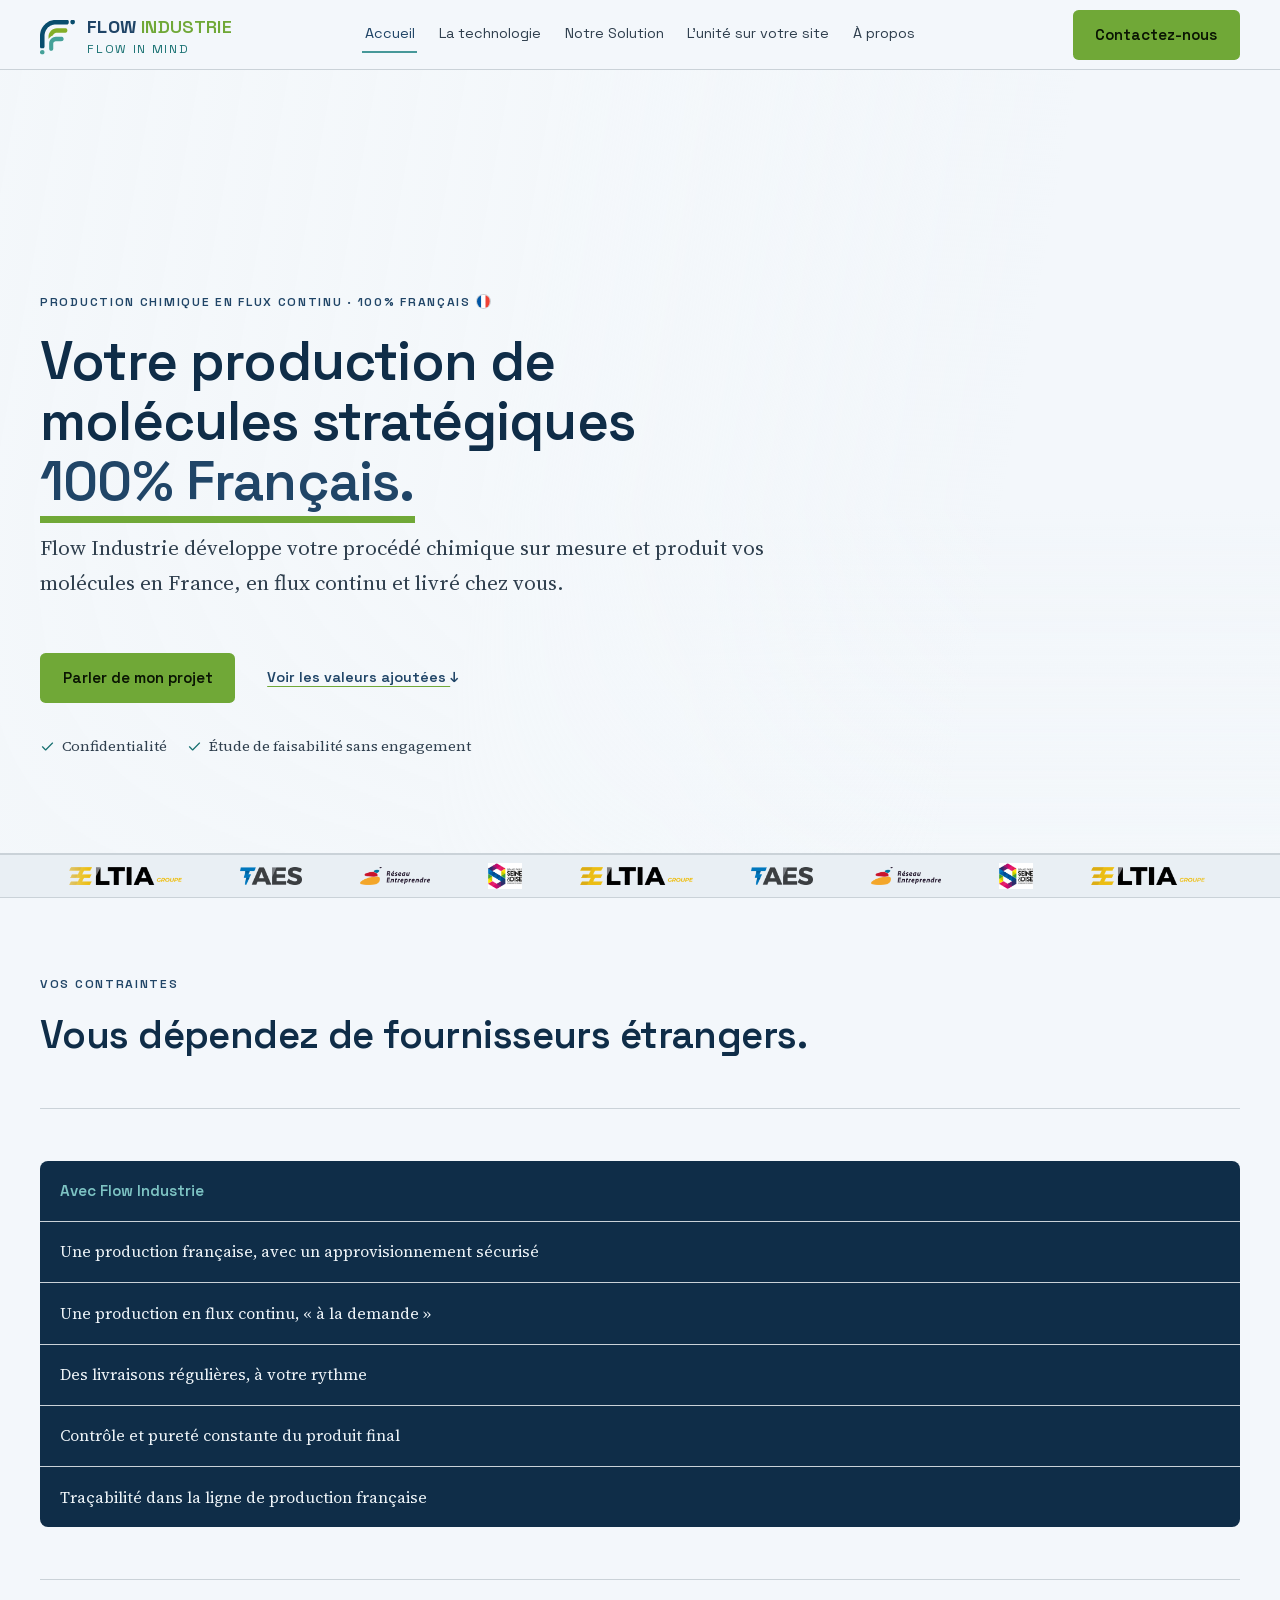
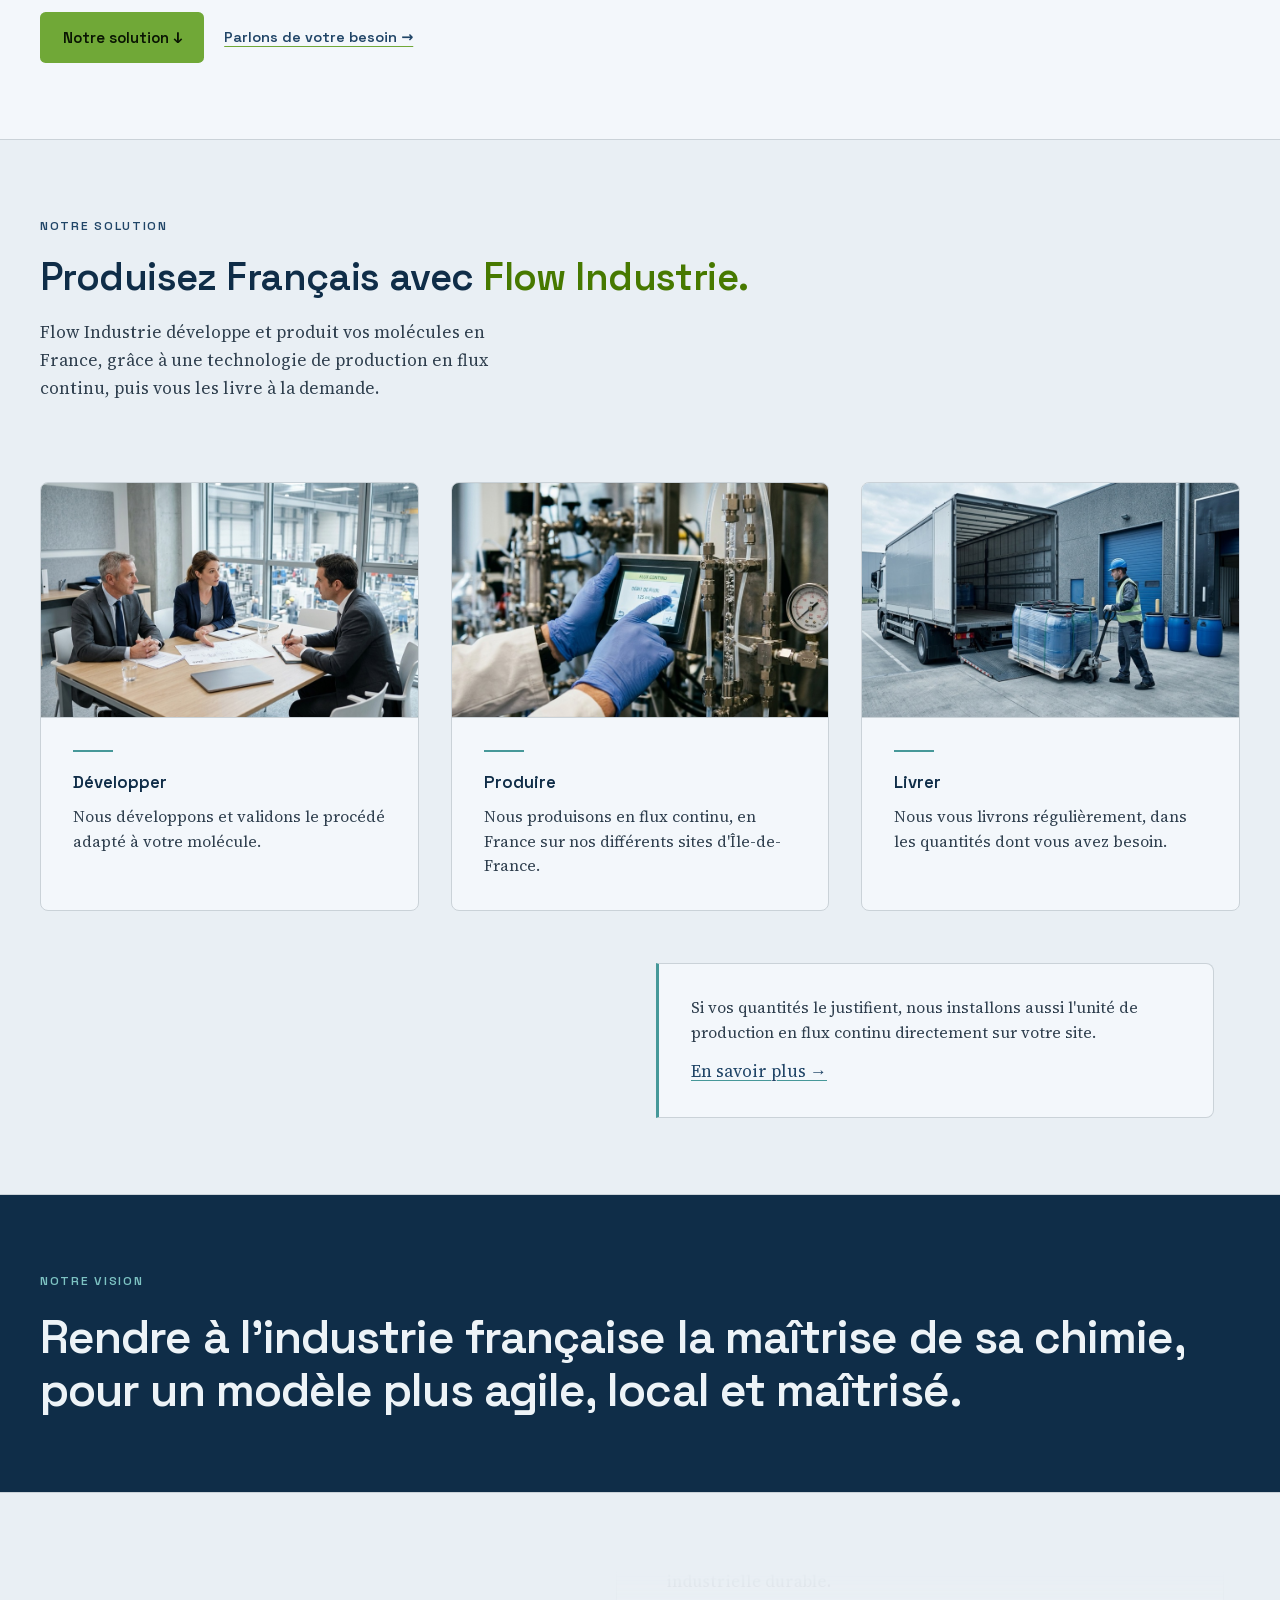
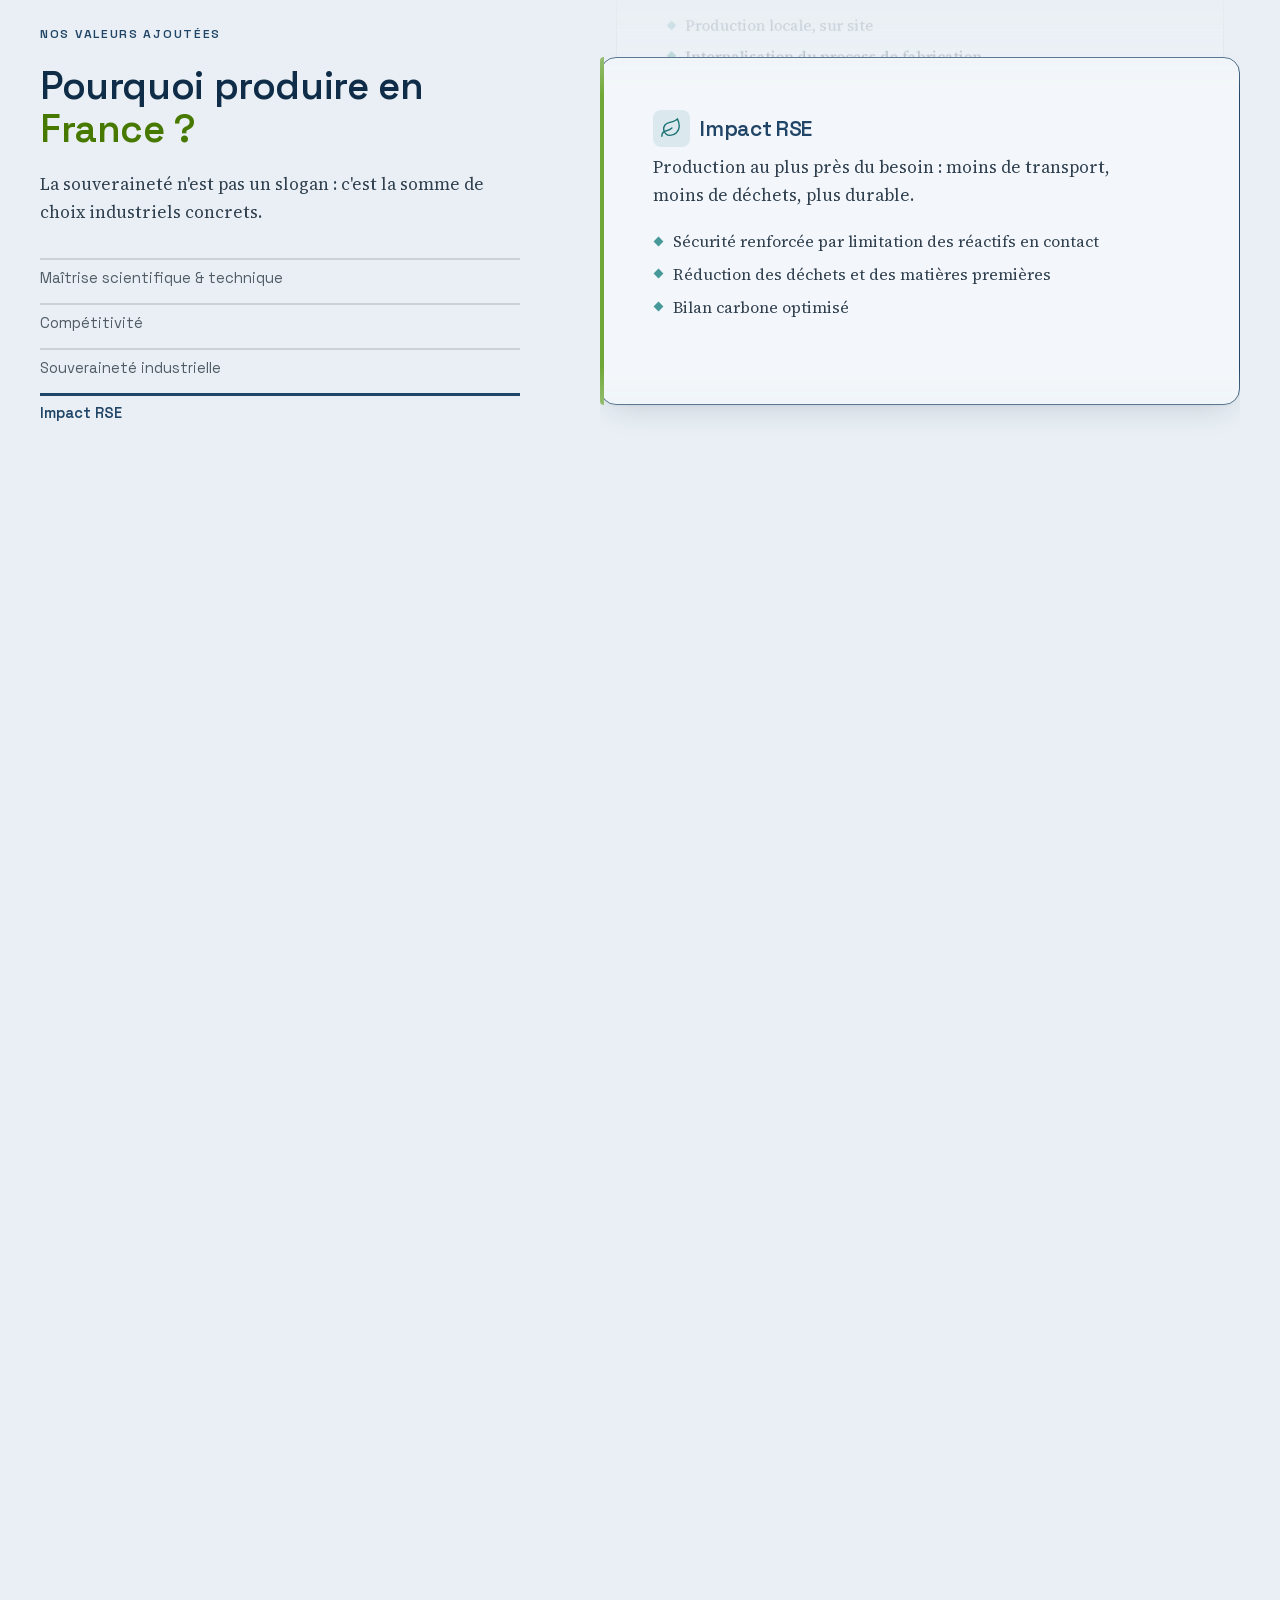
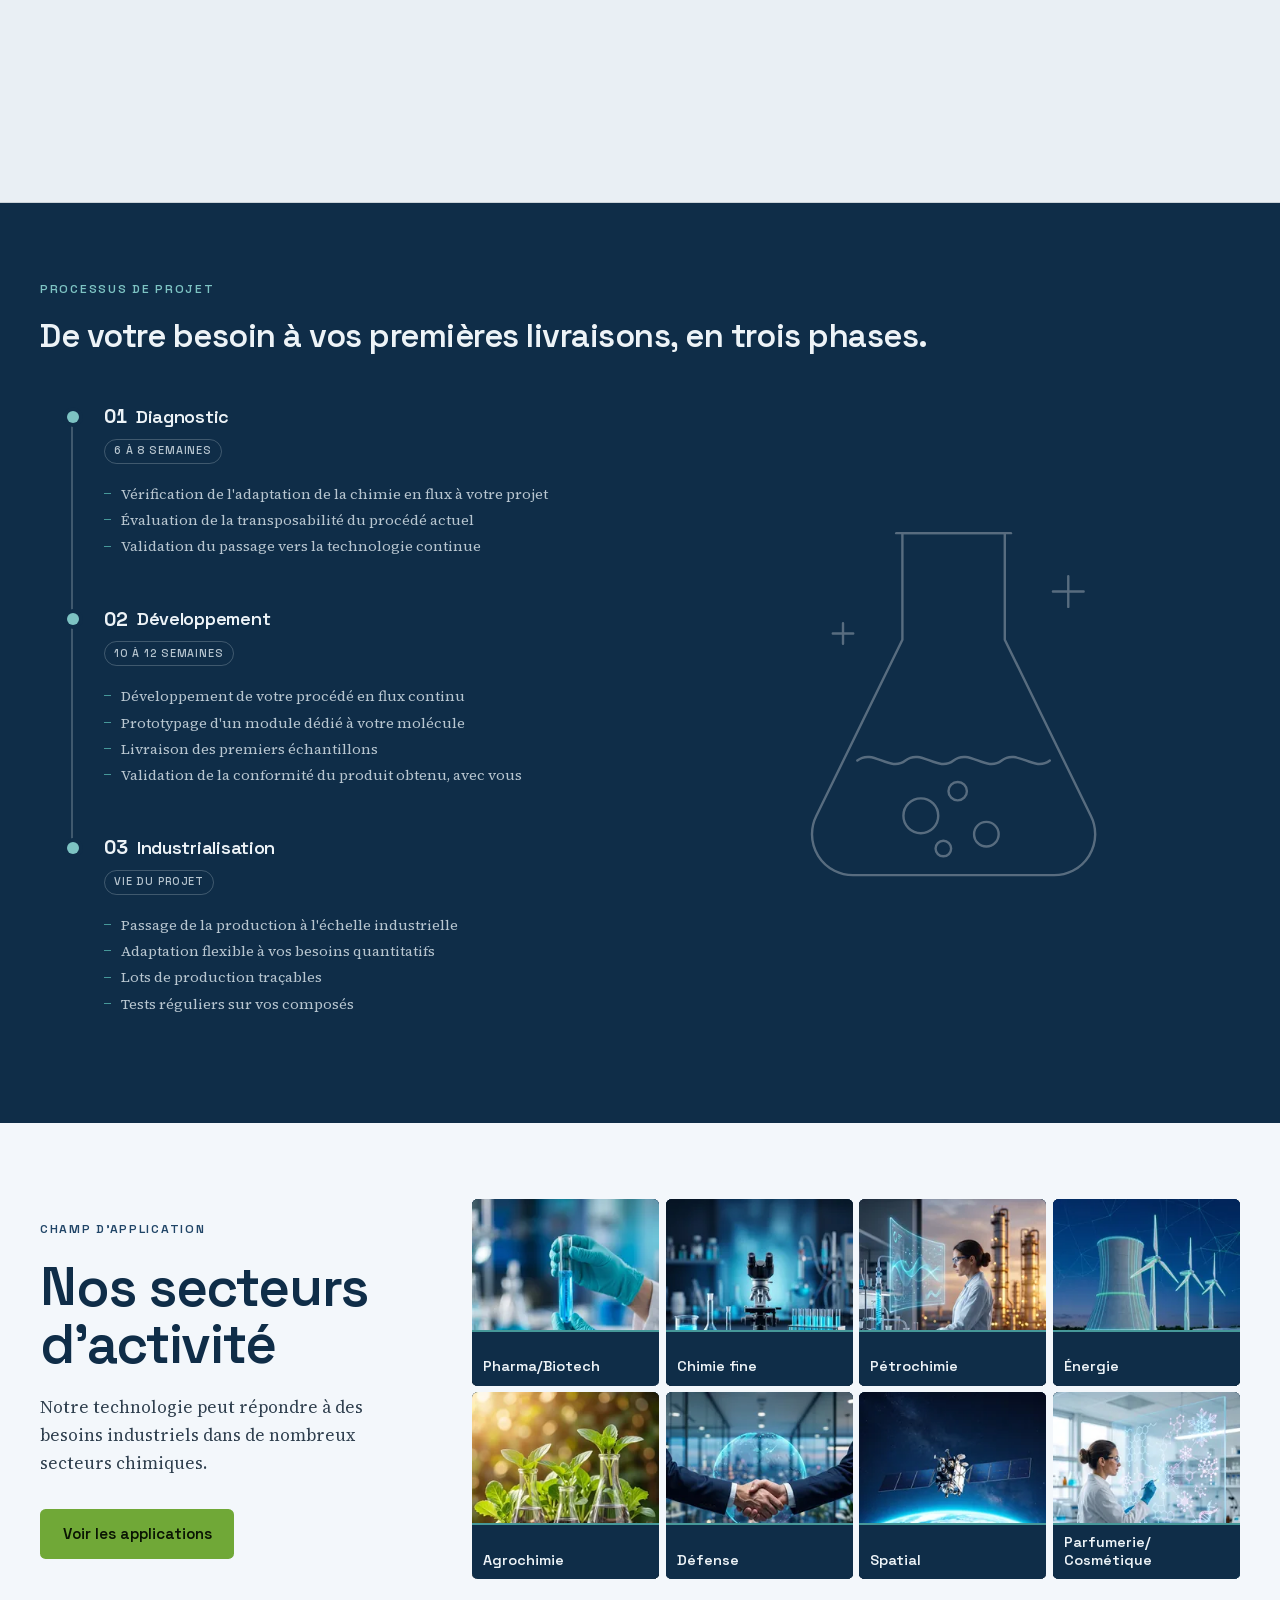
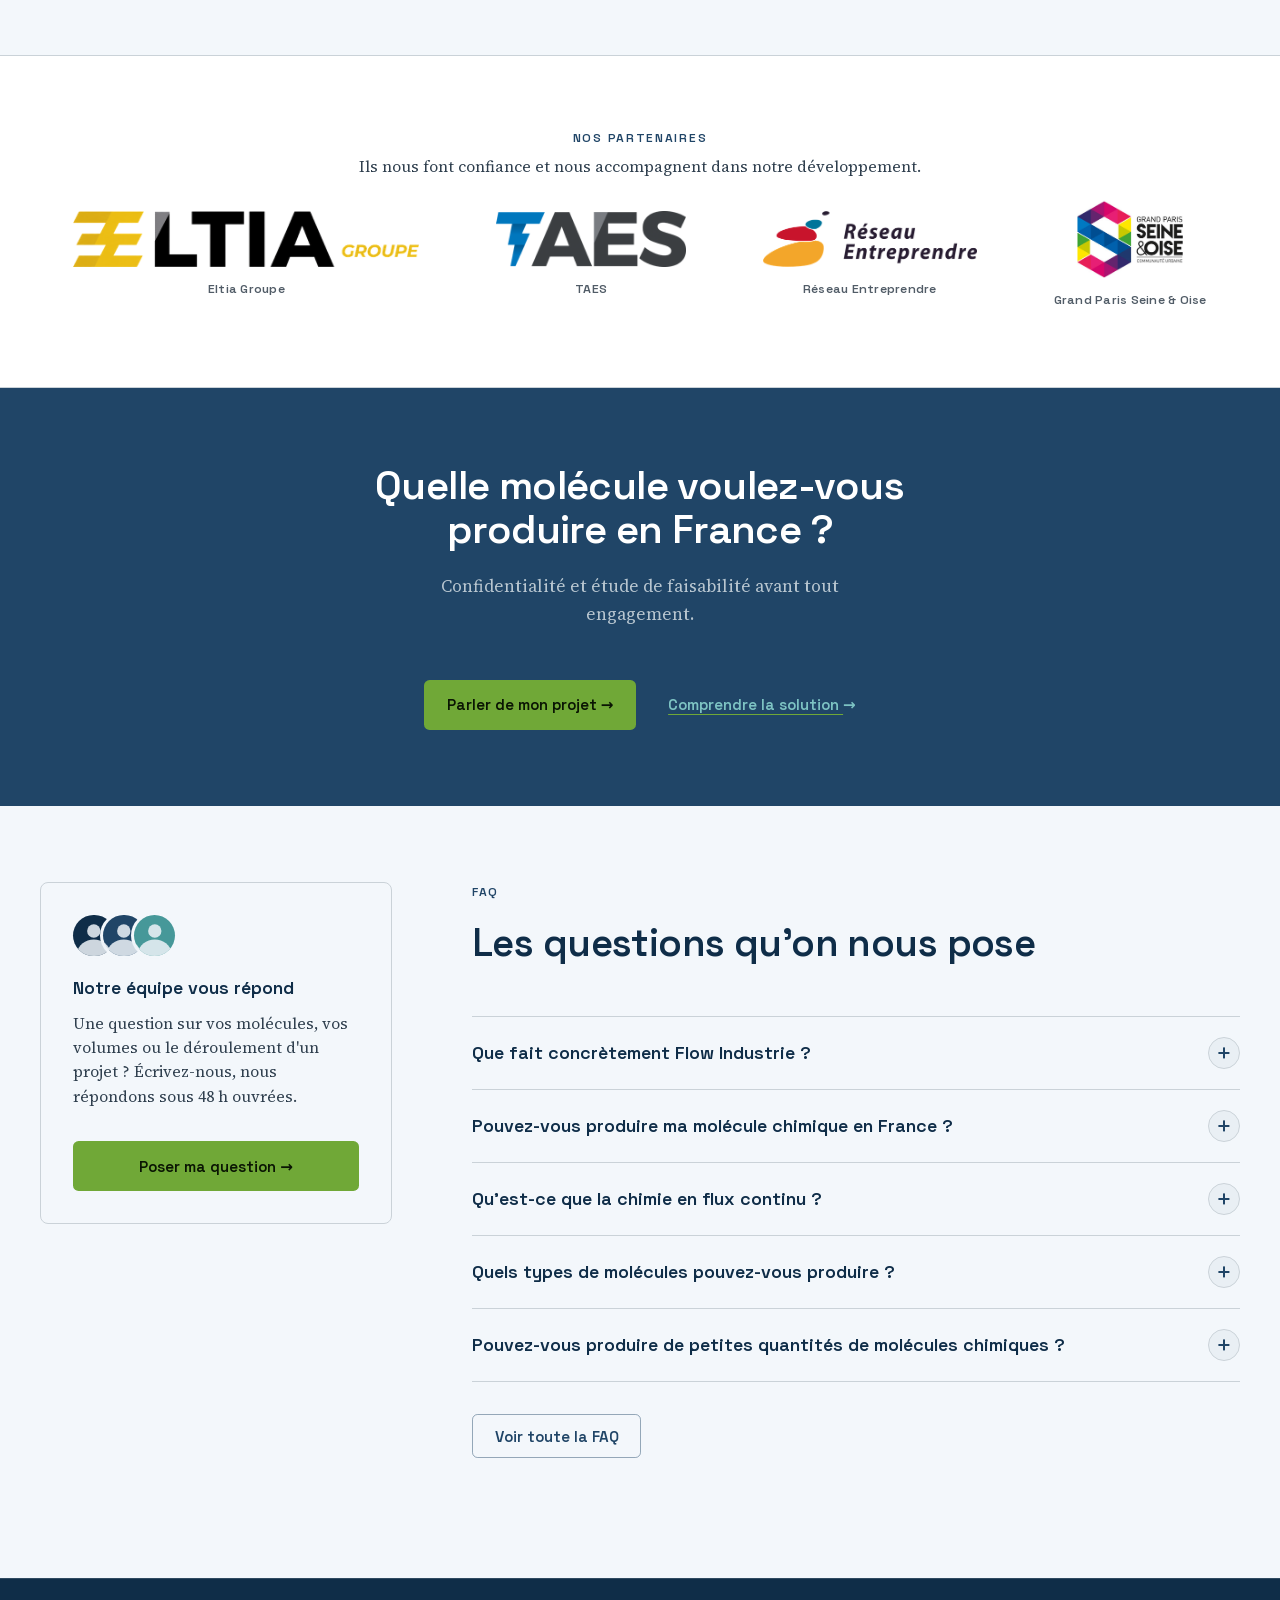
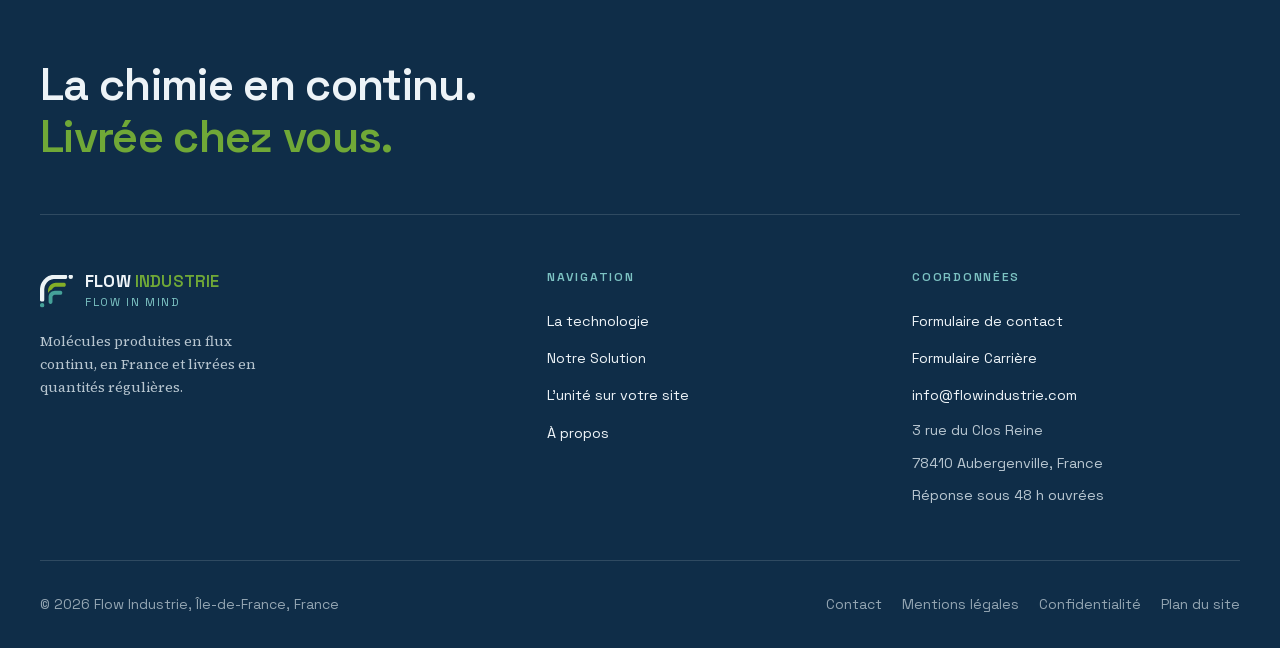
==== commit 0c7174f3: "Formulaires par l'hebergement, ponctuation du site (24/11/2026) Co-Authored-By: Claude Opus 5.5 <nor" ====
--- a/index.html
+++ b/index.html
@@ -1,4 +1,4 @@
-<!DOCTYPE html><html lang="fr"> <head><meta charset="utf-8"><meta name="robots" content="noindex, nofollow"><meta name="viewport" content="width=device-width, initial-scale=1"><title>Flow Industrie — Vos molécules produites en France, livrées régulièrement</title><meta name="description" content="Flow Industrie produit vos molécules chimiques en flux continu, en France, et vous livre en quantités régulières : la même molécule, sans l'import."><link rel="canonical" href="https://www.flowindustrie.com/"><link rel="icon" href="favicon.svg" type="image/svg+xml"><link rel="sitemap" href="sitemap-index.xml"><meta property="og:type" content="website"><meta property="og:locale" content="fr_FR"><meta property="og:site_name" content="Flow Industrie"><meta property="og:title" content="Flow Industrie — Vos molécules produites en France, livrées régulièrement"><meta property="og:description" content="Flow Industrie produit vos molécules chimiques en flux continu, en France, et vous livre en quantités régulières : la même molécule, sans l'import."><meta property="og:url" content="https://www.flowindustrie.com/"><meta property="og:image" content="https://www.flowindustrie.com/images/og-unite-modulaire.jpg"><meta property="og:image:width" content="1200"><meta property="og:image:height" content="630"><meta property="og:image:alt" content="Vue de conception de l'unité modulaire de production chimique en flux continu Flow Industrie."><meta name="twitter:card" content="summary_large_image"><link rel="stylesheet" href="_astro/polices.css"><script type="application/ld+json">{"@context":"https://schema.org","@type":"Organization","name":"Flow Industrie","slogan":"Flow in Mind","description":"Flow Industrie produit vos molécules chimiques en flux continu, en France, et vous livre en quantités régulières : la même molécule, sans l'import.","url":"https://www.flowindustrie.com/","logo":"https://www.flowindustrie.com/images/logo-flow-industrie.png","email":"info@flowindustrie.com","address":{"@type":"PostalAddress","streetAddress":"3 rue du Clos Reine","postalCode":"78410","addressLocality":"Aubergenville","addressRegion":"Île-de-France","addressCountry":"FR"}}</script><script type="application/ld+json">{"@context":"https://schema.org","@type":"Service","name":"Production de molécules chimiques en flux continu, livrées en France","serviceType":"Production à façon de molécules chimiques en chimie en flux continu, livrée en quantités régulières","provider":{"@type":"Organization","name":"Flow Industrie"},"areaServed":"FR","description":"Flow Industrie produit vos molécules chimiques en flux continu, en France, et vous livre en quantités régulières : la même molécule, sans l'import."}</script><script type="application/ld+json">{"@context":"https://schema.org","@type":"FAQPage","mainEntity":[{"@type":"Question","name":"Que fait concrètement Flow Industrie ?","acceptedAnswer":{"@type":"Answer","text":"Flow Industrie développe, produit et livre des molécules chimiques pour les industriels. Nous prenons en charge le développement du procédé, sa mise à l'échelle puis la production récurrente de la molécule sur notre site en France. Les produits sont ensuite livrés en quantités régulières, adaptées aux besoins de votre production."}},{"@type":"Question","name":"Pouvez-vous produire ma molécule chimique en France ?","acceptedAnswer":{"@type":"Answer","text":"Oui, sous réserve que la molécule et son procédé soient compatibles avec notre technologie de production en flux continu. Chaque projet commence par une étude de faisabilité permettant d'évaluer la molécule, le procédé, les contraintes de production et les volumes nécessaires avant tout engagement."}},{"@type":"Question","name":"Qu'est-ce que la chimie en flux continu ?","acceptedAnswer":{"@type":"Answer","text":"La chimie en flux continu consiste à faire circuler en continu les réactifs dans un équipement de production, plutôt que de réaliser la réaction par lots successifs. Cette technologie permet notamment de mieux contrôler les paramètres du procédé, de produire de manière régulière et d'adapter les volumes de production aux besoins industriels."}},{"@type":"Question","name":"Quels types de molécules pouvez-vous produire ?","acceptedAnswer":{"@type":"Answer","text":"Flow Industrie peut étudier des projets dans différents domaines de la chimie : chimie fine, pharmacie et biotech, énergie, agrochimie, pétrochimie, défense, spatial, parfumerie et cosmétique. La faisabilité dépend toutefois des caractéristiques propres à chaque molécule et de son procédé de synthèse."}},{"@type":"Question","name":"Pouvez-vous produire de petites quantités de molécules chimiques ?","acceptedAnswer":{"@type":"Answer","text":"Oui. L'un des intérêts de notre modèle est de pouvoir produire des quantités régulières, plutôt que d'imposer l'achat et le stockage de grandes quantités de produit. Les volumes peuvent évoluer en fonction des besoins du client, du kilogramme jusqu'à plusieurs dizaines de tonnes par an."}},{"@type":"Question","name":"Quels volumes pouvez-vous produire ?","acceptedAnswer":{"@type":"Answer","text":"Flow Industrie peut accompagner des besoins allant du kilogramme jusqu'à environ 100 tonnes par an, selon la molécule, le procédé et les caractéristiques du projet. Les volumes sont définis avec le client en fonction de sa consommation et de ses besoins industriels."}},{"@type":"Question","name":"Pourquoi produire une molécule chimique en France ?","acceptedAnswer":{"@type":"Answer","text":"Produire une molécule en France permet de réduire la dépendance à un fournisseur éloigné, de mieux maîtriser son approvisionnement et de limiter les contraintes liées au transport et au stockage. Pour une molécule stratégique, une production locale peut également contribuer à sécuriser la continuité de la production industrielle."}},{"@type":"Question","name":"Flow Industrie fait-elle de la sous-traitance chimique ?","acceptedAnswer":{"@type":"Answer","text":"Flow Industrie accompagne les industriels dans le développement, l'industrialisation et la production de leurs molécules chimiques. Notre intervention couvre notamment la mise au point du procédé, la production en flux continu en France et les livraisons régulières du produit fini."}},{"@type":"Question","name":"Comment se déroule un projet avec Flow Industrie ?","acceptedAnswer":{"@type":"Answer","text":"Un projet commence par l'identification de la molécule et une étude de faisabilité. Si le projet est compatible avec notre technologie, nous développons et validons le procédé, puis nous passons à la production et à la mise en place des livraisons récurrentes. Étude de faisabilité → Développement du procédé → Mise à l'échelle → Production → Livraisons régulières"}},{"@type":"Question","name":"Quels sont les avantages de la production chimique en flux continu ?","acceptedAnswer":{"@type":"Answer","text":"La production en flux continu permet notamment un meilleur contrôle du procédé, une production régulière et une adaptation des volumes aux besoins industriels. Elle peut également réduire certaines contraintes liées à la production par lots, selon la nature de la molécule et du procédé."}}]}</script><script>
+<!DOCTYPE html><html lang="fr"> <head><meta name="robots" content="noindex, nofollow"><meta charset="utf-8"><meta name="viewport" content="width=device-width, initial-scale=1"><title>Flow Industrie : vos molécules produites en France, livrées régulièrement</title><meta name="description" content="Flow Industrie produit vos molécules chimiques en flux continu, en France et vous livre en quantités régulières : la même molécule, sans l'import."><link rel="canonical" href="https://www.flowindustrie.com/"><link rel="icon" href="favicon.svg" type="image/svg+xml"><link rel="sitemap" href="sitemap-index.xml"><meta property="og:type" content="website"><meta property="og:locale" content="fr_FR"><meta property="og:site_name" content="Flow Industrie"><meta property="og:title" content="Flow Industrie : vos molécules produites en France, livrées régulièrement"><meta property="og:description" content="Flow Industrie produit vos molécules chimiques en flux continu, en France et vous livre en quantités régulières : la même molécule, sans l'import."><meta property="og:url" content="https://www.flowindustrie.com/"><meta property="og:image" content="https://www.flowindustrie.com/images/og-unite-modulaire.jpg"><meta property="og:image:width" content="1200"><meta property="og:image:height" content="630"><meta property="og:image:alt" content="Vue de conception de l'unité modulaire de production chimique en flux continu Flow Industrie."><meta name="twitter:card" content="summary_large_image"><link rel="stylesheet" href="_astro/polices.css"><script type="application/ld+json">{"@context":"https://schema.org","@type":"Organization","name":"Flow Industrie","slogan":"Flow in Mind","description":"Flow Industrie produit vos molécules chimiques en flux continu, en France et vous livre en quantités régulières : la même molécule, sans l'import.","url":"https://www.flowindustrie.com/","logo":"https://www.flowindustrie.com/images/logo-flow-industrie.png","email":"info@flowindustrie.com","address":{"@type":"PostalAddress","streetAddress":"3 rue du Clos Reine","postalCode":"78410","addressLocality":"Aubergenville","addressRegion":"Île-de-France","addressCountry":"FR"}}</script><script type="application/ld+json">{"@context":"https://schema.org","@type":"Service","name":"Production de molécules chimiques en flux continu, livrées en France","serviceType":"Production à façon de molécules chimiques en chimie en flux continu, livrée en quantités régulières","provider":{"@type":"Organization","name":"Flow Industrie"},"areaServed":"FR","description":"Flow Industrie produit vos molécules chimiques en flux continu, en France et vous livre en quantités régulières : la même molécule, sans l'import."}</script><script type="application/ld+json">{"@context":"https://schema.org","@type":"FAQPage","mainEntity":[{"@type":"Question","name":"Que fait concrètement Flow Industrie ?","acceptedAnswer":{"@type":"Answer","text":"Flow Industrie développe, produit et livre des molécules chimiques pour les industriels. Nous prenons en charge le développement du procédé, sa mise à l'échelle puis la production récurrente de la molécule sur notre site en France. Les produits sont ensuite livrés en quantités régulières, adaptées aux besoins de votre production."}},{"@type":"Question","name":"Pouvez-vous produire ma molécule chimique en France ?","acceptedAnswer":{"@type":"Answer","text":"Oui, sous réserve que la molécule et son procédé soient compatibles avec notre technologie de production en flux continu. Chaque projet commence par une étude de faisabilité permettant d'évaluer la molécule, le procédé, les contraintes de production et les volumes nécessaires avant tout engagement."}},{"@type":"Question","name":"Qu'est-ce que la chimie en flux continu ?","acceptedAnswer":{"@type":"Answer","text":"La chimie en flux continu consiste à faire circuler en continu les réactifs dans un équipement de production, plutôt que de réaliser la réaction par lots successifs. Cette technologie permet notamment de mieux contrôler les paramètres du procédé, de produire de manière régulière et d'adapter les volumes de production aux besoins industriels."}},{"@type":"Question","name":"Quels types de molécules pouvez-vous produire ?","acceptedAnswer":{"@type":"Answer","text":"Flow Industrie peut étudier des projets dans différents domaines de la chimie : chimie fine, pharmacie et biotech, énergie, agrochimie, pétrochimie, défense, spatial, parfumerie et cosmétique. La faisabilité dépend toutefois des caractéristiques propres à chaque molécule et de son procédé de synthèse."}},{"@type":"Question","name":"Pouvez-vous produire de petites quantités de molécules chimiques ?","acceptedAnswer":{"@type":"Answer","text":"Oui. L'un des intérêts de notre modèle est de pouvoir produire des quantités régulières, plutôt que d'imposer l'achat et le stockage de grandes quantités de produit. Les volumes peuvent évoluer en fonction des besoins du client, du kilogramme jusqu'à plusieurs dizaines de tonnes par an."}},{"@type":"Question","name":"Quels volumes pouvez-vous produire ?","acceptedAnswer":{"@type":"Answer","text":"Flow Industrie peut accompagner des besoins allant du kilogramme jusqu'à environ 100 tonnes par an, selon la molécule, le procédé et les caractéristiques du projet. Les volumes sont définis avec le client en fonction de sa consommation et de ses besoins industriels."}},{"@type":"Question","name":"Pourquoi produire une molécule chimique en France ?","acceptedAnswer":{"@type":"Answer","text":"Produire une molécule en France permet de réduire la dépendance à un fournisseur éloigné, de mieux maîtriser son approvisionnement et de limiter les contraintes liées au transport et au stockage. Pour une molécule stratégique, une production locale peut également contribuer à sécuriser la continuité de la production industrielle."}},{"@type":"Question","name":"Flow Industrie fait-elle de la sous-traitance chimique ?","acceptedAnswer":{"@type":"Answer","text":"Flow Industrie accompagne les industriels dans le développement, l'industrialisation et la production de leurs molécules chimiques. Notre intervention couvre notamment la mise au point du procédé, la production en flux continu en France et les livraisons régulières du produit fini."}},{"@type":"Question","name":"Comment se déroule un projet avec Flow Industrie ?","acceptedAnswer":{"@type":"Answer","text":"Un projet commence par l'identification de la molécule et une étude de faisabilité. Si le projet est compatible avec notre technologie, nous développons et validons le procédé, puis nous passons à la production et à la mise en place des livraisons récurrentes. Étude de faisabilité → Développement du procédé → Mise à l'échelle → Production → Livraisons régulières"}},{"@type":"Question","name":"Quels sont les avantages de la production chimique en flux continu ?","acceptedAnswer":{"@type":"Answer","text":"La production en flux continu permet notamment un meilleur contrôle du procédé, une production régulière et une adaptation des volumes aux besoins industriels. Elle peut également réduire certaines contraintes liées à la production par lots, selon la nature de la molécule et du procédé."}}]}</script><script>
       (function () {
         var racine = document.documentElement;
         if (window.matchMedia('(prefers-reduced-motion: reduce)').matches) return;
@@ -14,7 +14,7 @@
 .surtitre-section[data-astro-cid-xhkvyzga]{font-family:var(--font-display);font-size:.76rem;font-weight:600;letter-spacing:.14em;text-transform:uppercase;color:var(--color-petrol);margin-bottom:var(--space-md)}.vision[data-astro-cid-xhkvyzga]{background:var(--color-petrol-deep);border-block:var(--rule)}.vision[data-astro-cid-xhkvyzga] .wrap[data-astro-cid-xhkvyzga]{padding-block:var(--rythme-demi)}.vision[data-astro-cid-xhkvyzga].part-empruntee{margin-top:2.75rem}.vision[data-astro-cid-xhkvyzga] .surtitre-section[data-astro-cid-xhkvyzga]{color:var(--color-teal-clair)}.phrase[data-astro-cid-xhkvyzga]{font-family:var(--font-display);font-weight:600;font-size:clamp(1.75rem,3.6vw,3.05rem);line-height:1.14;letter-spacing:-.02em;color:var(--color-on-dark)}.vision[data-astro-cid-xhkvyzga][data-pilotage] .mot[data-astro-cid-xhkvyzga]{opacity:0;transition:opacity .45s var(--ease-out)}.vision[data-astro-cid-xhkvyzga][data-pilotage] .mot[data-astro-cid-xhkvyzga].allume{opacity:1}
 .cta-fin[data-astro-cid-ozoyvow7]{background:var(--color-petrol-deep);color:var(--color-on-dark)}.cta-fin[data-astro-cid-ozoyvow7].fond-petrol{background:var(--color-petrol)}.cta-fin[data-astro-cid-ozoyvow7] .wrap[data-astro-cid-ozoyvow7]{padding-block:var(--rythme-demi) var(--space-3xl);text-align:center}.cta-fin[data-astro-cid-ozoyvow7].suivie .wrap[data-astro-cid-ozoyvow7]{padding-bottom:var(--rythme-demi)}.cta-titre[data-astro-cid-ozoyvow7]{font-size:clamp(1.8rem,3.4vw,2.5rem);color:#fff;max-width:24ch;margin-inline:auto}.cta-texte[data-astro-cid-ozoyvow7]{margin-top:var(--space-md);color:var(--color-on-dark-2);max-width:52ch;margin-inline:auto}.cta-actions[data-astro-cid-ozoyvow7]{margin-top:var(--space-xl);display:flex;flex-wrap:wrap;align-items:center;justify-content:center;gap:var(--space-lg)}.cta-secondaire[data-astro-cid-ozoyvow7]{font-family:var(--font-display);font-weight:600;font-size:.95rem;color:var(--color-teal-clair);text-decoration-color:var(--color-accent)}
 </style>
-<link rel="stylesheet" href="_astro/applications.BpqbabYR.css"><link rel="stylesheet" href="_astro/mobile-partage.css"></head> <body> <a class="saut-contenu" href="#contenu">Aller au contenu principal</a> <header class="entete" data-astro-cid-dmqpwcec>  <!-- Niveau 2 — barre principale --> <div class="wrap barre" data-astro-cid-dmqpwcec> <a class="marque" href="index.html" data-astro-cid-dmqpwcec>  <img class="marque-signe" src="logo-flow-industrie.svg" alt="" width="972" height="959" data-astro-cid-dmqpwcec> <span class="marque-texte" data-astro-cid-dmqpwcec> <span class="marque-nom" data-astro-cid-dmqpwcec><b data-astro-cid-dmqpwcec>FLOW</b> <span data-astro-cid-dmqpwcec>INDUSTRIE</span></span> <span class="marque-baseline" data-astro-cid-dmqpwcec>Flow in Mind</span> </span> </a> <nav class="liens" id="menu-principal" aria-label="Navigation principale" data-astro-cid-dmqpwcec> <a href="index.html" aria-current="page" data-astro-cid-dmqpwcec> Accueil </a><a href="technologie/index.html" data-astro-cid-dmqpwcec> La technologie </a><a href="applications/index.html" data-astro-cid-dmqpwcec> Notre Solution </a><a href="unite-sur-votre-site/index.html" data-astro-cid-dmqpwcec> L&#39;unité sur votre site </a><a href="a-propos/index.html" data-astro-cid-dmqpwcec> À propos </a> <a class="btn btn-accent cta-menu" href="contact/index.html" data-astro-cid-dmqpwcec>Contactez-nous</a> </nav> <div class="actions-entete" data-astro-cid-dmqpwcec><a class="btn btn-accent cta-entete" href="contact/index.html" data-astro-cid-dmqpwcec>Contactez-nous</a><button type="button" class="bouton-menu" id="bouton-menu" aria-controls="menu-principal" aria-expanded="false" data-astro-cid-dmqpwcec><span class="barres-menu" aria-hidden="true" data-astro-cid-dmqpwcec><span data-astro-cid-dmqpwcec></span><span data-astro-cid-dmqpwcec></span><span data-astro-cid-dmqpwcec></span></span>Menu</button></div> </div> </header>  <script type="module">const t=document.querySelector(".entete");if(t){let s=null;const l=()=>{const e=window.scrollY>8;e!==s&&(s=e,e?t.dataset.defile="":delete t.dataset.defile)};window.addEventListener("scroll",l,{passive:!0}),l()}</script> <main id="contenu">  <section class="hero" data-astro-cid-j7pv25f6> <div class="wrap hero-grille" data-astro-cid-j7pv25f6>  <div class="hero-texte" data-anim-groupe="monte" data-astro-cid-j7pv25f6>  <p class="hero-surtitre" data-astro-cid-j7pv25f6>Production&nbsp;chimique en&nbsp;flux&nbsp;continu&nbsp;·&nbsp;100%&nbsp;Français<span class="drapeau" role="img" aria-label="France" data-astro-cid-j7pv25f6><svg viewBox="0 0 3 3" width="14" height="14" preserveAspectRatio="none" aria-hidden="true" data-astro-cid-j7pv25f6><rect width="1" height="3" x="0" fill="#0055A4"/><rect width="1" height="3" x="1" fill="#FFFFFF"/><rect width="1" height="3" x="2" fill="#EF4135"/></svg></span></p>   <h1 data-astro-cid-j7pv25f6>Votre production de molécules stratégiques <em class="vert" data-anim="souligne" data-retard="3" data-astro-cid-j7pv25f6>100% Français.</em></h1>  <p class="hero-chapo" data-astro-cid-j7pv25f6>
+<link rel="stylesheet" href="_astro/applications.BpqbabYR.css"><link rel="stylesheet" href="_astro/mobile-partage.css"></head> <body> <a class="saut-contenu" href="#contenu">Aller au contenu principal</a> <header class="entete" data-astro-cid-dmqpwcec>  <!-- Niveau 2 : barre principale --> <div class="wrap barre" data-astro-cid-dmqpwcec> <a class="marque" href="index.html" data-astro-cid-dmqpwcec>  <img class="marque-signe" src="logo-flow-industrie.svg" alt="" width="972" height="959" data-astro-cid-dmqpwcec> <span class="marque-texte" data-astro-cid-dmqpwcec> <span class="marque-nom" data-astro-cid-dmqpwcec><b data-astro-cid-dmqpwcec>FLOW</b> <span data-astro-cid-dmqpwcec>INDUSTRIE</span></span> <span class="marque-baseline" data-astro-cid-dmqpwcec>Flow in Mind</span> </span> </a> <nav class="liens" id="menu-principal" aria-label="Navigation principale" data-astro-cid-dmqpwcec> <a href="index.html" aria-current="page" data-astro-cid-dmqpwcec> Accueil </a><a href="technologie/index.html" data-astro-cid-dmqpwcec> La technologie </a><a href="applications/index.html" data-astro-cid-dmqpwcec> Notre Solution </a><a href="unite-sur-votre-site/index.html" data-astro-cid-dmqpwcec> L&#39;unité sur votre site </a><a href="a-propos/index.html" data-astro-cid-dmqpwcec> À propos </a> <a class="btn btn-accent cta-menu" href="contact/index.html" data-astro-cid-dmqpwcec>Contactez-nous</a> </nav> <div class="actions-entete" data-astro-cid-dmqpwcec><a class="btn btn-accent cta-entete" href="contact/index.html" data-astro-cid-dmqpwcec>Contactez-nous</a><button type="button" class="bouton-menu" id="bouton-menu" aria-controls="menu-principal" aria-expanded="false" data-astro-cid-dmqpwcec><span class="barres-menu" aria-hidden="true" data-astro-cid-dmqpwcec><span data-astro-cid-dmqpwcec></span><span data-astro-cid-dmqpwcec></span><span data-astro-cid-dmqpwcec></span></span>Menu</button></div> </div> </header>  <script type="module">const t=document.querySelector(".entete");if(t){let s=null;const l=()=>{const e=window.scrollY>8;e!==s&&(s=e,e?t.dataset.defile="":delete t.dataset.defile)};window.addEventListener("scroll",l,{passive:!0}),l()}</script> <main id="contenu">  <section class="hero" data-astro-cid-j7pv25f6> <div class="wrap hero-grille" data-astro-cid-j7pv25f6>  <div class="hero-texte" data-anim-groupe="monte" data-astro-cid-j7pv25f6>  <p class="hero-surtitre" data-astro-cid-j7pv25f6>Production&nbsp;chimique en&nbsp;flux&nbsp;continu&nbsp;·&nbsp;100%&nbsp;Français<span class="drapeau" role="img" aria-label="France" data-astro-cid-j7pv25f6><svg viewBox="0 0 3 3" width="14" height="14" preserveAspectRatio="none" aria-hidden="true" data-astro-cid-j7pv25f6><rect width="1" height="3" x="0" fill="#0055A4"/><rect width="1" height="3" x="1" fill="#FFFFFF"/><rect width="1" height="3" x="2" fill="#EF4135"/></svg></span></p>   <h1 data-astro-cid-j7pv25f6>Votre production de molécules stratégiques <em class="vert" data-anim="souligne" data-retard="3" data-astro-cid-j7pv25f6>100% Français.</em></h1>  <p class="hero-chapo" data-astro-cid-j7pv25f6>
 Flow Industrie développe votre procédé chimique sur mesure et produit vos
           molécules en France, en flux continu et livré chez vous.
 </p>  <div class="cta" data-astro-cid-j7pv25f6> <a class="btn btn-accent" href="contact/index.html" data-astro-cid-j7pv25f6>Parler de mon projet</a> <a class="hero-ancre lien-appui" data-sens="bas" href="#valeurs-ajoutees" data-astro-cid-j7pv25f6>Voir les valeurs ajoutées <span aria-hidden="true" data-astro-cid-j7pv25f6>↓</span></a> </div> <ul class="hero-appui" data-astro-cid-j7pv25f6><li data-astro-cid-j7pv25f6><svg class="glyphe" viewBox="0 0 24 24" width="15" height="15" fill="none" stroke="currentColor" stroke-width="2" stroke-linecap="round" stroke-linejoin="round" aria-hidden="true" data-astro-cid-j7pv25f6><path d="m4 12.5 5 5L20 6.5"/></svg><span data-astro-cid-j7pv25f6>Confidentialité</span></li><li data-astro-cid-j7pv25f6><svg class="glyphe" viewBox="0 0 24 24" width="15" height="15" fill="none" stroke="currentColor" stroke-width="2" stroke-linecap="round" stroke-linejoin="round" aria-hidden="true" data-astro-cid-j7pv25f6><path d="m4 12.5 5 5L20 6.5"/></svg><span data-astro-cid-j7pv25f6>Étude de faisabilité sans engagement</span></li></ul> </div> </div>   <picture data-astro-cid-j7pv25f6><!-- Sur telephone et tablette, une photo nativement en portrait (1536x2752), composee pour ce cadre : plafond clair en haut ou se pose le titre, atelier au milieu, bidon et mains gantees en bas. Elle remplit tout le hero, la ou le recadrage paysage precedent ne tenait que la moitie haute. --><source media="(max-width:860px)" type="image/webp" srcset="_astro/unite-hall-espace-texte.BmQSYcXX_port800.webp 800w, _astro/unite-hall-espace-texte.BmQSYcXX_port1536.webp 1536w" sizes="100vw" data-astro-cid-j7pv25f6><img src="_astro/unite-hall-espace-texte.BmQSYcXX_2mOYdv.webp" srcset="_astro/unite-hall-espace-texte.BmQSYcXX_HS0qW.webp 760w, _astro/unite-hall-espace-texte.BmQSYcXX_1jfOqG.webp 1100w, _astro/unite-hall-espace-texte.BmQSYcXX_1F0tlM.webp 1600w, _astro/unite-hall-espace-texte.BmQSYcXX_2mOYdv.webp 1928w" data-anim="voile" data-retard="2" alt="Mains gantées refermant un bidon de produit chimique fini sur une table en inox, atelier de production en arrière-plan." sizes="100vw" loading="eager" fetchpriority="high" data-astro-cid-j7pv25f6="true" decoding="async" width="1928" height="816" class="hero-photo"></picture> </section><section class="bandeau-partenaires" aria-label="Nos partenaires" data-astro-cid-4k7yywj5> <div class="bandeau-interieur" data-astro-cid-4k7yywj5> <div class="piste" data-astro-cid-4k7yywj5> <div class="defile" data-astro-cid-4k7yywj5> <ul class="logos-bande" data-astro-cid-4k7yywj5> <li style="--echelle:1" data-astro-cid-4k7yywj5> <img src="images/partenaires/eltia.png" alt="Eltia Groupe" decoding="async" data-astro-cid-4k7yywj5> </li><li style="--echelle:1" data-astro-cid-4k7yywj5> <img src="images/partenaires/taes.png" alt="TAES" decoding="async" data-astro-cid-4k7yywj5> </li><li style="--echelle:1" data-astro-cid-4k7yywj5> <img src="images/partenaires/reseau-entreprendre.png" alt="Réseau Entreprendre" decoding="async" data-astro-cid-4k7yywj5> </li><li style="--echelle:1.4" data-astro-cid-4k7yywj5> <img src="images/partenaires/grand-paris-seine-oise.png" alt="Grand Paris Seine &amp; Oise" decoding="async" data-astro-cid-4k7yywj5> </li> </ul><ul class="logos-bande" aria-hidden="true" data-astro-cid-4k7yywj5> <li style="--echelle:1" data-astro-cid-4k7yywj5> <img src="images/partenaires/eltia.png" alt="" decoding="async" data-astro-cid-4k7yywj5> </li><li style="--echelle:1" data-astro-cid-4k7yywj5> <img src="images/partenaires/taes.png" alt="" decoding="async" data-astro-cid-4k7yywj5> </li><li style="--echelle:1" data-astro-cid-4k7yywj5> <img src="images/partenaires/reseau-entreprendre.png" alt="" decoding="async" data-astro-cid-4k7yywj5> </li><li style="--echelle:1.4" data-astro-cid-4k7yywj5> <img src="images/partenaires/grand-paris-seine-oise.png" alt="" decoding="async" data-astro-cid-4k7yywj5> </li> </ul><ul class="logos-bande" aria-hidden="true" data-astro-cid-4k7yywj5> <li style="--echelle:1" data-astro-cid-4k7yywj5> <img src="images/partenaires/eltia.png" alt="" decoding="async" data-astro-cid-4k7yywj5> </li><li style="--echelle:1" data-astro-cid-4k7yywj5> <img src="images/partenaires/taes.png" alt="" decoding="async" data-astro-cid-4k7yywj5> </li><li style="--echelle:1" data-astro-cid-4k7yywj5> <img src="images/partenaires/reseau-entreprendre.png" alt="" decoding="async" data-astro-cid-4k7yywj5> </li><li style="--echelle:1.4" data-astro-cid-4k7yywj5> <img src="images/partenaires/grand-paris-seine-oise.png" alt="" decoding="async" data-astro-cid-4k7yywj5> </li> </ul><ul class="logos-bande" aria-hidden="true" data-astro-cid-4k7yywj5> <li style="--echelle:1" data-astro-cid-4k7yywj5> <img src="images/partenaires/eltia.png" alt="" decoding="async" data-astro-cid-4k7yywj5> </li><li style="--echelle:1" data-astro-cid-4k7yywj5> <img src="images/partenaires/taes.png" alt="" decoding="async" data-astro-cid-4k7yywj5> </li><li style="--echelle:1" data-astro-cid-4k7yywj5> <img src="images/partenaires/reseau-entreprendre.png" alt="" decoding="async" data-astro-cid-4k7yywj5> </li><li style="--echelle:1.4" data-astro-cid-4k7yywj5> <img src="images/partenaires/grand-paris-seine-oise.png" alt="" decoding="async" data-astro-cid-4k7yywj5> </li> </ul><ul class="logos-bande" aria-hidden="true" data-astro-cid-4k7yywj5> <li style="--echelle:1" data-astro-cid-4k7yywj5> <img src="images/partenaires/eltia.png" alt="" decoding="async" data-astro-cid-4k7yywj5> </li><li style="--echelle:1" data-astro-cid-4k7yywj5> <img src="images/partenaires/taes.png" alt="" decoding="async" data-astro-cid-4k7yywj5> </li><li style="--echelle:1" data-astro-cid-4k7yywj5> <img src="images/partenaires/reseau-entreprendre.png" alt="" decoding="async" data-astro-cid-4k7yywj5> </li><li style="--echelle:1.4" data-astro-cid-4k7yywj5> <img src="images/partenaires/grand-paris-seine-oise.png" alt="" decoding="async" data-astro-cid-4k7yywj5> </li> </ul><ul class="logos-bande" aria-hidden="true" data-astro-cid-4k7yywj5> <li style="--echelle:1" data-astro-cid-4k7yywj5> <img src="images/partenaires/eltia.png" alt="" decoding="async" data-astro-cid-4k7yywj5> </li><li style="--echelle:1" data-astro-cid-4k7yywj5> <img src="images/partenaires/taes.png" alt="" decoding="async" data-astro-cid-4k7yywj5> </li><li style="--echelle:1" data-astro-cid-4k7yywj5> <img src="images/partenaires/reseau-entreprendre.png" alt="" decoding="async" data-astro-cid-4k7yywj5> </li><li style="--echelle:1.4" data-astro-cid-4k7yywj5> <img src="images/partenaires/grand-paris-seine-oise.png" alt="" decoding="async" data-astro-cid-4k7yywj5> </li> </ul><ul class="logos-bande" aria-hidden="true" data-astro-cid-4k7yywj5> <li style="--echelle:1" data-astro-cid-4k7yywj5> <img src="images/partenaires/eltia.png" alt="" decoding="async" data-astro-cid-4k7yywj5> </li><li style="--echelle:1" data-astro-cid-4k7yywj5> <img src="images/partenaires/taes.png" alt="" decoding="async" data-astro-cid-4k7yywj5> </li><li style="--echelle:1" data-astro-cid-4k7yywj5> <img src="images/partenaires/reseau-entreprendre.png" alt="" decoding="async" data-astro-cid-4k7yywj5> </li><li style="--echelle:1.4" data-astro-cid-4k7yywj5> <img src="images/partenaires/grand-paris-seine-oise.png" alt="" decoding="async" data-astro-cid-4k7yywj5> </li> </ul><ul class="logos-bande" aria-hidden="true" data-astro-cid-4k7yywj5> <li style="--echelle:1" data-astro-cid-4k7yywj5> <img src="images/partenaires/eltia.png" alt="" decoding="async" data-astro-cid-4k7yywj5> </li><li style="--echelle:1" data-astro-cid-4k7yywj5> <img src="images/partenaires/taes.png" alt="" decoding="async" data-astro-cid-4k7yywj5> </li><li style="--echelle:1" data-astro-cid-4k7yywj5> <img src="images/partenaires/reseau-entreprendre.png" alt="" decoding="async" data-astro-cid-4k7yywj5> </li><li style="--echelle:1.4" data-astro-cid-4k7yywj5> <img src="images/partenaires/grand-paris-seine-oise.png" alt="" decoding="async" data-astro-cid-4k7yywj5> </li> </ul> </div> </div> </div> </section>     <section class="split" id="le-constat" aria-labelledby="titre-constat" data-astro-cid-j7pv25f6> <div class="wrap" data-astro-cid-j7pv25f6> <div class="constat-tete" data-anim-groupe="monte" data-astro-cid-j7pv25f6>  <p class="surtitre-section" data-astro-cid-j7pv25f6>Vos contraintes</p>  <h2 class="titre-section" id="titre-constat" data-astro-cid-j7pv25f6>Vous dépendez de fournisseurs étrangers.</h2>  </div>  <div class="bascule-cadre" data-anim="carte" data-retard="1" data-astro-cid-j7pv25f6> <table class="bascule" role="table" data-astro-cid-j7pv25f6>  <caption class="legende-masquee" data-astro-cid-j7pv25f6>Ce qu&#39;une production française et livrée change pour vous.</caption> <thead role="rowgroup" data-astro-cid-j7pv25f6> <tr role="row" data-astro-cid-j7pv25f6> <th role="columnheader" scope="col" class="col-flow" data-astro-cid-j7pv25f6>Avec Flow Industrie</th> </tr> </thead> <tbody role="rowgroup" data-astro-cid-j7pv25f6>  <tr role="row" data-astro-cid-j7pv25f6> <td role="cell" class="col-flow" data-astro-cid-j7pv25f6> Une production française, avec un approvisionnement sécurisé </td> </tr><tr role="row" data-astro-cid-j7pv25f6> <td role="cell" class="col-flow" data-astro-cid-j7pv25f6> Une production en flux continu, « à la demande » </td> </tr><tr role="row" data-astro-cid-j7pv25f6> <td role="cell" class="col-flow" data-astro-cid-j7pv25f6> Des livraisons régulières, à votre rythme </td> </tr><tr role="row" data-astro-cid-j7pv25f6> <td role="cell" class="col-flow" data-astro-cid-j7pv25f6> Contrôle et pureté constante du produit final </td> </tr><tr role="row" data-astro-cid-j7pv25f6> <td role="cell" class="col-flow" data-astro-cid-j7pv25f6> Traçabilité dans la ligne de production française </td> </tr> </tbody> </table> </div>  <div class="constat-pied" data-anim="monte" data-retard="2" data-astro-cid-j7pv25f6> <div class="constat-liens" data-astro-cid-j7pv25f6> <a class="btn btn-accent" data-sens="bas" href="#notre-solution" data-astro-cid-j7pv25f6>Notre solution&nbsp;↓</a> <a class="lien-appui lien-tuile hero-ancre" href="contact/index.html" data-astro-cid-j7pv25f6>
@@ -36,14 +36,13 @@
 En savoir plus <span aria-hidden="true" data-astro-cid-j7pv25f6>→</span> </a> </aside></div>   </div> </section>   <section class="vision" data-vision aria-labelledby="titre-vision" data-astro-cid-xhkvyzga> <div class="wrap" data-astro-cid-xhkvyzga> <p class="surtitre-section" data-astro-cid-xhkvyzga>Notre vision</p>  <p class="phrase" id="titre-vision" data-astro-cid-xhkvyzga> <span class="mot" data-astro-cid-xhkvyzga>Rendre</span>  <span class="mot" data-astro-cid-xhkvyzga>à</span>  <span class="mot" data-astro-cid-xhkvyzga>l&#39;industrie</span>  <span class="mot" data-astro-cid-xhkvyzga>française</span>  <span class="mot" data-astro-cid-xhkvyzga>la</span>  <span class="mot" data-astro-cid-xhkvyzga>maîtrise</span>  <span class="mot" data-astro-cid-xhkvyzga>de</span>  <span class="mot" data-astro-cid-xhkvyzga>sa</span>  <span class="mot" data-astro-cid-xhkvyzga>chimie,</span>  <span class="mot" data-astro-cid-xhkvyzga>pour</span>  <span class="mot" data-astro-cid-xhkvyzga>un</span>  <span class="mot" data-astro-cid-xhkvyzga>modèle</span>  <span class="mot" data-astro-cid-xhkvyzga>plus</span>  <span class="mot" data-astro-cid-xhkvyzga>agile,</span>  <span class="mot" data-astro-cid-xhkvyzga>local</span>  <span class="mot" data-astro-cid-xhkvyzga>et</span>  <span class="mot" data-astro-cid-xhkvyzga>maîtrisé.</span>  </p> </div> </section>  <script type="module">const m=Array.from(document.querySelectorAll("[data-vision]"));if(m.length&&!window.matchMedia("(prefers-reduced-motion: reduce)").matches)for(const e of m){const a=e.querySelector(".phrase"),t=Array.from(e.querySelectorAll(".mot"));if(!a||!t.length)continue;e.dataset.pilotage="";let i=null,o=!0,c=-1;const u=()=>{i=null;const n=a.getBoundingClientRect(),d=window.innerHeight,h=d*.4+n.height;if(!h)return;const f=Math.min(1,Math.max(0,(d*.85-n.top)/h)),l=Math.round(f*t.length);if(l!==c){c=l;for(let r=0;r<t.length;r++)t[r].classList.toggle("allume",r<l)}},s=()=>{i!==null||!o||(i=requestAnimationFrame(u))};"IntersectionObserver"in window&&new IntersectionObserver(([n])=>{o=n.isIntersecting,o&&s()},{rootMargin:"200px 0px"}).observe(e),window.addEventListener("scroll",s,{passive:!0}),window.addEventListener("resize",s,{passive:!0}),u()}</script> <section class="split-piliers" id="valeurs-ajoutees" data-astro-cid-j7pv25f6> <div class="piste" data-piste data-astro-cid-j7pv25f6> <div class="wrap ecran" data-astro-cid-j7pv25f6>  <div class="colonne-cadre" data-anim-groupe="monte" data-astro-cid-ecwx7uhs> <p class="surtitre-section" data-astro-cid-j7pv25f6>Nos valeurs ajoutées</p> <h2 class="titre-section" data-astro-cid-j7pv25f6>Pourquoi produire en <em class="vert" data-astro-cid-j7pv25f6>France&nbsp;?</em></h2> <p class="chapo" data-astro-cid-j7pv25f6>La souveraineté n'est pas un slogan : c'est la somme de choix industriels concrets.</p>   <div class="commandes" role="group" aria-label="Choisir un pilier" hidden data-commandes data-astro-cid-ecwx7uhs> <button type="button" class="commande" data-astro-cid-ecwx7uhs> <span class="visuel" aria-hidden="true" data-astro-cid-ecwx7uhs></span> <span class="etiquette" data-astro-cid-ecwx7uhs>Maîtrise scientifique &amp; technique</span> </button><button type="button" class="commande" data-astro-cid-ecwx7uhs> <span class="visuel" aria-hidden="true" data-astro-cid-ecwx7uhs></span> <span class="etiquette" data-astro-cid-ecwx7uhs>Compétitivité</span> </button><button type="button" class="commande" data-astro-cid-ecwx7uhs> <span class="visuel" aria-hidden="true" data-astro-cid-ecwx7uhs></span> <span class="etiquette" data-astro-cid-ecwx7uhs>Souveraineté industrielle</span> </button><button type="button" class="commande" data-astro-cid-ecwx7uhs> <span class="visuel" aria-hidden="true" data-astro-cid-ecwx7uhs></span> <span class="etiquette" data-astro-cid-ecwx7uhs>Impact RSE</span> </button> </div> </div> <ul class="roulette" data-roulette data-astro-cid-ecwx7uhs> <li class="pilier" data-astro-cid-ecwx7uhs> <h3 class="avec-icone" data-astro-cid-ecwx7uhs><span class="icone-bloc" aria-hidden="true" data-astro-cid-ecwx7uhs><svg class="glyphe" viewBox="0 0 24 24" width="22" height="22" fill="none" stroke="currentColor" stroke-width="1.5" stroke-linecap="round" stroke-linejoin="round" data-astro-cid-ecwx7uhs><circle cx="6" cy="7" r="2.4"/><circle cx="18" cy="9" r="2.4"/><circle cx="11" cy="17.5" r="2.4"/><path d="M8.2 7.7 15.7 8.6M16.8 11.2l-4.2 4.3M9.3 15.6 7 9.3"/></svg></span>Maîtrise scientifique &amp; technique</h3> <p class="resume" data-astro-cid-ecwx7uhs>Un procédé conçu, validé et piloté par des chimistes du flux continu.</p> <ul class="points" data-astro-cid-ecwx7uhs> <li data-astro-cid-ecwx7uhs>Réduction des volumes réacteurs</li><li data-astro-cid-ecwx7uhs>Traçabilité</li><li data-astro-cid-ecwx7uhs>Production à la demande &amp; sans interruption</li><li data-astro-cid-ecwx7uhs>Modularité</li> </ul> </li><li class="pilier" data-astro-cid-ecwx7uhs> <h3 class="avec-icone" data-astro-cid-ecwx7uhs><span class="icone-bloc" aria-hidden="true" data-astro-cid-ecwx7uhs><svg class="glyphe" viewBox="0 0 24 24" width="22" height="22" fill="none" stroke="currentColor" stroke-width="1.5" stroke-linecap="round" stroke-linejoin="round" data-astro-cid-ecwx7uhs><path d="M4 19.5h16"/><path d="M6.5 19.5V13M11 19.5V8.5M15.5 19.5v-4M20 19.5V5"/></svg></span>Compétitivité</h3> <p class="resume" data-astro-cid-ecwx7uhs>Le flux continu réduit les coûts de production.</p> <ul class="points" data-astro-cid-ecwx7uhs> <li data-astro-cid-ecwx7uhs>Performances élevées et pureté inégalée</li><li data-astro-cid-ecwx7uhs>Réduction temps développement &amp; industrialisation</li><li data-astro-cid-ecwx7uhs>Suppression des stocks et des coûts logistiques</li> </ul> </li><li class="pilier" data-astro-cid-ecwx7uhs> <h3 class="avec-icone" data-astro-cid-ecwx7uhs><span class="icone-bloc" aria-hidden="true" data-astro-cid-ecwx7uhs><svg class="glyphe" viewBox="0 0 24 24" width="22" height="22" fill="none" stroke="currentColor" stroke-width="1.5" stroke-linecap="round" stroke-linejoin="round" data-astro-cid-ecwx7uhs><path d="M12 2.6 20.5 7v10L12 21.4 3.5 17V7Z"/><path d="m9 12 2.2 2.2L15.4 10"/></svg></span>Souveraineté industrielle</h3> <p class="resume" data-astro-cid-ecwx7uhs>Une production 100% française, pour une souveraineté industrielle durable.</p> <ul class="points" data-astro-cid-ecwx7uhs> <li data-astro-cid-ecwx7uhs>Production locale, sur site</li><li data-astro-cid-ecwx7uhs>Internalisation du process de fabrication</li><li data-astro-cid-ecwx7uhs>Maîtrise des paramètres de réaction</li> </ul> </li><li class="pilier" data-astro-cid-ecwx7uhs> <h3 class="avec-icone" data-astro-cid-ecwx7uhs><span class="icone-bloc" aria-hidden="true" data-astro-cid-ecwx7uhs><svg class="glyphe" viewBox="0 0 24 24" width="22" height="22" fill="none" stroke="currentColor" stroke-width="1.5" stroke-linecap="round" stroke-linejoin="round" data-astro-cid-ecwx7uhs><path d="M11 20A7 7 0 0 1 9.8 6.1C15.5 5 17 4.5 19 2c1 2 2 4.2 2 8 0 5.5-4.8 10-10 10Z"/><path d="M2 21c0-3 1.85-5.36 5.08-6C9.5 14.5 12 13 13 12"/></svg></span>Impact RSE</h3> <p class="resume" data-astro-cid-ecwx7uhs>Production au plus près du besoin : moins de transport, moins de déchets, plus durable.</p> <ul class="points" data-astro-cid-ecwx7uhs> <li data-astro-cid-ecwx7uhs>Sécurité renforcée par limitation des réactifs en contact</li><li data-astro-cid-ecwx7uhs>Réduction des déchets et des matières premières</li><li data-astro-cid-ecwx7uhs>Bilan carbone optimisé</li> </ul> </li> </ul>  <script type="module">const s=document.querySelector("[data-roulette]"),p=document.querySelector("[data-commandes]");if(s&&p){const a=Array.from(s.querySelectorAll(".pilier")),u=Array.from(p.querySelectorAll(".commande"));if(a.length>1&&u.length===a.length){s.dataset.pilotage="",p.hidden=!1;const A=s.closest("section")??s,g=s.closest("[data-piste]"),m=a.length-1,w=window.matchMedia("(prefers-reduced-motion: reduce)"),x=62,S=.16;let l=0,r=0,c=null,f=!0,b=-1;const d=()=>{for(let t=0;t<a.length;t++){const i=t-r,n=Math.abs(i),o=a[t],F=n>=1.75?0:Math.max(0,1-n*.62);o.style.transform=`translateY(${(i*x).toFixed(2)}%) scale(${(1-Math.min(n,2)*.05).toFixed(4)})`,o.style.opacity=F.toFixed(3),o.style.zIndex=String(10-Math.round(n*4)),o.style.setProperty("--force",Math.max(0,1-n*1.6).toFixed(3)),o.style.pointerEvents=n<.5?"auto":"none"}const e=Math.min(m,Math.max(0,Math.round(r)));e!==b&&(b=e,u.forEach((t,i)=>{i===e?t.setAttribute("aria-current","true"):t.removeAttribute("aria-current")}))},y=()=>{const e=l-r;if(Math.abs(e)<.001||w.matches){r=l,d(),c=null;return}r+=e*S,d(),c=requestAnimationFrame(y)},E=()=>{c!==null&&cancelAnimationFrame(c),c=requestAnimationFrame(y)},M=e=>{l=Math.min(m,Math.max(0,e)),E()},h=()=>{const e=window.innerHeight;let t;if(g){const i=g.getBoundingClientRect(),n=i.height-e;n>e*.5&&(t=-i.top/n)}if(t===void 0){const i=s.getBoundingClientRect(),n=e*.45,o=e*.3-i.height;if(n<=o)return;t=(n-i.top)/(n-o)}M(t*m)},v=()=>{f&&h()};u.forEach((e,t)=>{e.addEventListener("click",()=>M(t))}),"IntersectionObserver"in window&&new IntersectionObserver(([e])=>{f=e.isIntersecting,f&&v()},{rootMargin:"300px 0px"}).observe(s),window.addEventListener("scroll",v,{passive:!0}),window.addEventListener("resize",v,{passive:!0}),document.addEventListener("visibilitychange",()=>{document.visibilityState==="visible"&&(c=null,h(),r=l,d())}),h(),r=l,d()}}</script> </div> </div> </section><section class="deroulement deroulement-colonne" id="deroulement" data-astro-cid-j7pv25f6> <span class="filigrane-chimie" aria-hidden="true" data-astro-cid-j7pv25f6><svg viewBox="4.5 2.5 15 18" fill="none" stroke="currentColor" stroke-linecap="round" stroke-linejoin="round" data-astro-cid-j7pv25f6><path d="M9.5 3h5v5.2l4.2 8.6a2 2 0 0 1-1.8 2.9H7.1a2 2 0 0 1-1.8-2.9l4.2-8.6Z"/><path d="M9.2 3h5.6"/><path d="M7.3 14.1c.78-.6 1.57.6 2.35 0s1.57.6 2.35 0 1.57.6 2.35 0 1.57.6 2.35 0"/><circle cx="10.4" cy="16.8" r=".85"/><circle cx="13.6" cy="17.7" r=".6"/><circle cx="12.2" cy="15.6" r=".45"/><circle cx="11.5" cy="18.4" r=".38"/><path d="M17.6 5.1v1.5M16.85 5.85h1.5"/><path d="M6.6 7.4v1M6.1 7.9h1"/></svg></span> <div class="piste" data-astro-cid-j7pv25f6> <div class="ecran" data-astro-cid-j7pv25f6> <div class="cadrage" data-anim-groupe="monte" data-astro-cid-j7pv25f6>  <p class="surtitre-section" data-astro-cid-j7pv25f6>Processus de projet</p>  <h2 class="titre-section" data-astro-cid-j7pv25f6>De votre besoin à vos premières livraisons, en trois phases.</h2>     <ol class="frise sombre" data-frise aria-hidden="true" data-astro-cid-z3vkjzr4> <li class="station" data-astro-cid-z3vkjzr4> <span class="puce" data-astro-cid-z3vkjzr4></span> <span class="nom" data-astro-cid-z3vkjzr4>Diagnostic</span> <span class="duree" data-astro-cid-z3vkjzr4>6 à 8 semaines</span> </li><li class="station" data-astro-cid-z3vkjzr4> <span class="puce" data-astro-cid-z3vkjzr4></span> <span class="nom" data-astro-cid-z3vkjzr4>Développement</span> <span class="duree" data-astro-cid-z3vkjzr4>10 à 12 semaines</span> </li><li class="station" data-astro-cid-z3vkjzr4> <span class="puce" data-astro-cid-z3vkjzr4></span> <span class="nom" data-astro-cid-z3vkjzr4>Industrialisation</span> <span class="duree" data-astro-cid-z3vkjzr4>vie du projet</span> </li> </ol>  </div> <div class="zone" data-zone data-astro-cid-ynlpztoc> <ol class="rail" data-rail data-astro-cid-ynlpztoc> <li class="case" data-anim="monte" data-astro-cid-ynlpztoc> <article class="carte" data-carte data-astro-cid-ynlpztoc> <header class="tete" data-astro-cid-ynlpztoc>  <span class="tete-titre" data-astro-cid-ynlpztoc> <span class="num" aria-hidden="true" data-astro-cid-ynlpztoc> 01 </span> <h3 data-astro-cid-ynlpztoc>Diagnostic</h3> </span> <span class="duree" data-astro-cid-ynlpztoc>6 à 8 semaines</span> </header> <ul class="etapes" data-astro-cid-ynlpztoc> <li data-astro-cid-ynlpztoc>Vérification de l&#39;adaptation de la chimie en flux à votre projet</li><li data-astro-cid-ynlpztoc>Évaluation de la transposabilité du procédé actuel</li><li data-astro-cid-ynlpztoc>Validation du passage vers la technologie continue</li> </ul> </article> </li><li class="case" data-anim="monte" data-astro-cid-ynlpztoc> <article class="carte" data-carte data-astro-cid-ynlpztoc> <header class="tete" data-astro-cid-ynlpztoc>  <span class="tete-titre" data-astro-cid-ynlpztoc> <span class="num" aria-hidden="true" data-astro-cid-ynlpztoc> 02 </span> <h3 data-astro-cid-ynlpztoc>Développement</h3> </span> <span class="duree" data-astro-cid-ynlpztoc>10 à 12 semaines</span> </header> <ul class="etapes" data-astro-cid-ynlpztoc> <li data-astro-cid-ynlpztoc>Développement de votre procédé en flux continu</li><li data-astro-cid-ynlpztoc>Prototypage d&#39;un module dédié à votre molécule</li><li data-astro-cid-ynlpztoc>Livraison des premiers échantillons</li><li data-astro-cid-ynlpztoc>Validation de la conformité du produit obtenu, avec vous</li> </ul> </article> </li><li class="case" data-anim="monte" data-astro-cid-ynlpztoc> <article class="carte" data-carte data-astro-cid-ynlpztoc> <header class="tete" data-astro-cid-ynlpztoc>  <span class="tete-titre" data-astro-cid-ynlpztoc> <span class="num" aria-hidden="true" data-astro-cid-ynlpztoc> 03 </span> <h3 data-astro-cid-ynlpztoc>Industrialisation</h3> </span> <span class="duree" data-astro-cid-ynlpztoc>vie du projet</span> </header> <ul class="etapes" data-astro-cid-ynlpztoc> <li data-astro-cid-ynlpztoc>Passage de la production à l&#39;échelle industrielle</li><li data-astro-cid-ynlpztoc>Adaptation flexible à vos besoins quantitatifs</li><li data-astro-cid-ynlpztoc>Lots de production traçables</li><li data-astro-cid-ynlpztoc>Tests réguliers sur vos composés</li> </ul> </article> </li>    <li class="case-butoir" aria-hidden="true" data-astro-cid-ynlpztoc></li> </ol> </div>  <script type="module">const e=document.querySelector("[data-zone]"),l=e?.querySelector("[data-rail]");if(e&&l){const u=Array.from(l.querySelectorAll("[data-carte]")),a=e.closest("section"),r=a?.querySelector("[data-piste]")??null,d=a?.querySelector("[data-ecran]")??null,z=a?Array.from(a.querySelectorAll("[data-frise] .station")):[];if(u.length>1){const v=window.matchMedia("(min-width: 901px) and (min-height: 640px)"),y=window.matchMedia("(prefers-reduced-motion: reduce)");let i=!1,E=0,w=0,x=0,m=-1,h=!1;const C=()=>v.matches&&!y.matches&&!!r&&!!d,A=()=>{const n=C();n!==i&&(i=n,i?(e.scrollLeft=0,e.dataset.pilotage="",a?.setAttribute("data-pilotage","")):(l.style.transform="",delete e.dataset.pilotage,a?.removeAttribute("data-pilotage"))),x=Math.max(0,l.scrollWidth-e.clientWidth),i&&r&&d&&(E=Math.max(1,r.offsetHeight-d.offsetHeight),w=parseFloat(getComputedStyle(d).top)||0)},L=n=>{const c=e.clientWidth*.22;let t=0,M=1/0;u.forEach((s,o)=>{const g=s.offsetLeft+n,S=g+s.offsetWidth,W=c<g?g-c:c>S?c-S:0;W<M&&(M=W,t=o)}),t!==m&&(m=t,u.forEach((s,o)=>{s.dataset.actif=o===t?"on":"off"}),z.forEach((s,o)=>{s.dataset.etat=o===t?"active":o<t?"passe":"attente"}))},p=()=>{if(i&&r){const n=r.getBoundingClientRect().top,t=-Math.min(1,Math.max(0,(w-n)/E))*x;l.style.transform=`translate3d(${t.toFixed(1)}px, 0, 0)`,L(t)}else L(-e.scrollLeft)},q=()=>{h||(h=!0,requestAnimationFrame(()=>{h=!1,p()}))},f=()=>{A(),m=-1,p()};A(),p(),window.addEventListener("scroll",q,{passive:!0}),e.addEventListener("scroll",q,{passive:!0}),window.addEventListener("resize",f),v.addEventListener("change",f),y.addEventListener("change",f),"fonts"in document&&document.fonts.ready.then(f)}}</script>  <p class="indice" aria-hidden="true" data-astro-cid-isiaj4hg> <span class="mot" data-astro-cid-isiaj4hg>Faites défiler</span> <span class="fleche" data-astro-cid-isiaj4hg>↓</span> </p>  </div> </div> </section> <section class="secteurs" data-astro-cid-j7pv25f6> <div class="wrap" data-astro-cid-j7pv25f6>   <div class="bloc" data-astro-cid-hrecg56o>  <div class="cadrage" data-anim-groupe="monte" data-astro-cid-hrecg56o> <p class="surtitre-section" data-astro-cid-j7pv25f6>Champ d'application</p> <h2 class="titre-section" data-astro-cid-j7pv25f6>Nos secteurs d'activité</h2> <p class="chapo" data-astro-cid-j7pv25f6>
 Notre technologie peut répondre à des besoins industriels dans de nombreux
           secteurs chimiques.
-</p> <p class="secteurs-cta" data-astro-cid-j7pv25f6> <a class="btn btn-accent" href="applications/index.html" data-astro-cid-j7pv25f6>Voir les applications</a> </p>  </div>  <div class="secteurs-rouleau" data-secteurs data-astro-cid-hrecg56o><ul class="grille" data-anim-groupe="monte" data-grille-secteurs data-astro-cid-hrecg56o> <li class="tuile" data-tuile data-astro-cid-hrecg56o>  <div class="plateau" data-astro-cid-hrecg56o> <div class="face face-avant" data-face="avant" data-astro-cid-hrecg56o>   <img src="_astro/pharma-biotech.q8lwWgOD_ZfaFTb.webp" srcset="_astro/pharma-biotech.q8lwWgOD_28Rj65.webp 240w, _astro/pharma-biotech.q8lwWgOD_2jAeBE.webp 480w" alt="Mains gantées tenant un tube à essai rempli d'un liquide bleu, dans un laboratoire." sizes="(max-width: 760px) 30vw, (max-width: 1260px) 23vw, 14vw" loading="lazy" data-astro-cid-hrecg56o="true" decoding="async" fetchpriority="auto" width="736" height="736" class="visuel"> <span class="socle" data-astro-cid-hrecg56o> <span class="nom" data-astro-cid-hrecg56o>Pharma/​Biotech</span> </span> </div>  <div class="face face-arriere" id="applications-pharma-biotech" data-face="arriere" data-astro-cid-hrecg56o> <div class="dos-corps" data-astro-cid-hrecg56o> <ul class="dos-liste" data-astro-cid-hrecg56o> <li data-astro-cid-hrecg56o>Principes actifs</li><li data-astro-cid-hrecg56o>Intermédiaires</li><li data-astro-cid-hrecg56o>Réactifs de diagnostics</li> </ul> </div> <span class="socle" data-astro-cid-hrecg56o> <span class="nom" data-astro-cid-hrecg56o>Pharma/​Biotech</span> </span> </div> </div>  <button class="declencheur" type="button" aria-expanded="false" aria-controls="applications-pharma-biotech" data-astro-cid-hrecg56o>  <span class="libelle-cache" data-astro-cid-hrecg56o>Pharma/Biotech — applications</span> </button> </li><li class="tuile" data-tuile data-astro-cid-hrecg56o>  <div class="plateau" data-astro-cid-hrecg56o> <div class="face face-avant" data-face="avant" data-astro-cid-hrecg56o>   <img src="_astro/chimie-fine.aEPmw5UP_Z2vWysu.webp" srcset="_astro/chimie-fine.aEPmw5UP_p7oHS.webp 240w, _astro/chimie-fine.aEPmw5UP_1av67C.webp 480w" alt="Verrerie de laboratoire et microscope sur une paillasse, fioles remplies d'un liquide bleu." sizes="(max-width: 760px) 30vw, (max-width: 1260px) 23vw, 14vw" loading="lazy" data-astro-cid-hrecg56o="true" decoding="async" fetchpriority="auto" width="736" height="736" class="visuel"> <span class="socle" data-astro-cid-hrecg56o> <span class="nom" data-astro-cid-hrecg56o>Chimie fine</span> </span> </div>  <div class="face face-arriere" id="applications-chimie-fine" data-face="arriere" data-astro-cid-hrecg56o> <div class="dos-corps" data-astro-cid-hrecg56o> <ul class="dos-liste" data-astro-cid-hrecg56o> <li data-astro-cid-hrecg56o>Additifs</li><li data-astro-cid-hrecg56o>Intermédiaires</li><li data-astro-cid-hrecg56o>Catalyseurs</li> </ul> </div> <span class="socle" data-astro-cid-hrecg56o> <span class="nom" data-astro-cid-hrecg56o>Chimie fine</span> </span> </div> </div>  <button class="declencheur" type="button" aria-expanded="false" aria-controls="applications-chimie-fine" data-astro-cid-hrecg56o>  <span class="libelle-cache" data-astro-cid-hrecg56o>Chimie fine — applications</span> </button> </li><li class="tuile" data-tuile data-astro-cid-hrecg56o>  <div class="plateau" data-astro-cid-hrecg56o> <div class="face face-avant" data-face="avant" data-astro-cid-hrecg56o>   <img src="_astro/petrochimie.DMM-mFwp_20Bbto.webp" srcset="_astro/petrochimie.DMM-mFwp_ZiJqEy.webp 240w, _astro/petrochimie.DMM-mFwp_1a2rR.webp 480w" alt="Chimiste devant un écran d'analyse, colonnes de distillation d'une raffinerie en arrière-plan." sizes="(max-width: 760px) 30vw, (max-width: 1260px) 23vw, 14vw" loading="lazy" data-astro-cid-hrecg56o="true" decoding="async" fetchpriority="auto" width="1024" height="1024" class="visuel"> <span class="socle" data-astro-cid-hrecg56o> <span class="nom" data-astro-cid-hrecg56o>Pétrochimie</span> </span> </div>  <div class="face face-arriere" id="applications-petrochimie" data-face="arriere" data-astro-cid-hrecg56o> <div class="dos-corps" data-astro-cid-hrecg56o> <ul class="dos-liste" data-astro-cid-hrecg56o> <li data-astro-cid-hrecg56o>Additifs carburants</li><li data-astro-cid-hrecg56o>Inhibiteurs de corrosion</li><li data-astro-cid-hrecg56o>Agents de traitement</li> </ul> </div> <span class="socle" data-astro-cid-hrecg56o> <span class="nom" data-astro-cid-hrecg56o>Pétrochimie</span> </span> </div> </div>  <button class="declencheur" type="button" aria-expanded="false" aria-controls="applications-petrochimie" data-astro-cid-hrecg56o>  <span class="libelle-cache" data-astro-cid-hrecg56o>Pétrochimie — applications</span> </button> </li><li class="tuile" data-tuile data-astro-cid-hrecg56o>  <div class="plateau" data-astro-cid-hrecg56o> <div class="face face-avant" data-face="avant" data-astro-cid-hrecg56o>   <img src="_astro/energie.CLLjdvUL_13p3o4.webp" srcset="_astro/energie.CLLjdvUL_Z2tUOI6.webp 240w, _astro/energie.CLLjdvUL_1CjF2X.webp 480w" alt="Tour de refroidissement et éoliennes stylisées, champ de panneaux solaires au premier plan." sizes="(max-width: 760px) 30vw, (max-width: 1260px) 23vw, 14vw" style="object-position: center 30%" loading="lazy" data-astro-cid-hrecg56o="true" decoding="async" fetchpriority="auto" width="720" height="720" class="visuel"> <span class="socle" data-astro-cid-hrecg56o> <span class="nom" data-astro-cid-hrecg56o>Énergie</span> </span> </div>  <div class="face face-arriere" id="applications-energie" data-face="arriere" data-astro-cid-hrecg56o> <div class="dos-corps" data-astro-cid-hrecg56o> <ul class="dos-liste" data-astro-cid-hrecg56o> <li data-astro-cid-hrecg56o>Électrolytes</li><li data-astro-cid-hrecg56o>Solvants</li><li data-astro-cid-hrecg56o>Fluides caloporteurs</li> </ul> </div> <span class="socle" data-astro-cid-hrecg56o> <span class="nom" data-astro-cid-hrecg56o>Énergie</span> </span> </div> </div>  <button class="declencheur" type="button" aria-expanded="false" aria-controls="applications-energie" data-astro-cid-hrecg56o>  <span class="libelle-cache" data-astro-cid-hrecg56o>Énergie — applications</span> </button> </li><li class="tuile" data-tuile data-astro-cid-hrecg56o>  <div class="plateau" data-astro-cid-hrecg56o> <div class="face face-avant" data-face="avant" data-astro-cid-hrecg56o>   <img src="_astro/agrochimie.DQiY0scs_Z1A7MWD.webp" srcset="_astro/agrochimie.DQiY0scs_Z2usLmv.webp 240w, _astro/agrochimie.DQiY0scs_ZdzT4l.webp 480w" alt="Fioles de laboratoire posées dans la terre, jeunes pousses vertes s'élevant derrière elles." sizes="(max-width: 760px) 30vw, (max-width: 1260px) 23vw, 14vw" loading="lazy" data-astro-cid-hrecg56o="true" decoding="async" fetchpriority="auto" width="735" height="735" class="visuel"> <span class="socle" data-astro-cid-hrecg56o> <span class="nom" data-astro-cid-hrecg56o>Agrochimie</span> </span> </div>  <div class="face face-arriere" id="applications-agrochimie" data-face="arriere" data-astro-cid-hrecg56o> <div class="dos-corps" data-astro-cid-hrecg56o> <ul class="dos-liste" data-astro-cid-hrecg56o> <li data-astro-cid-hrecg56o>Substances actives</li><li data-astro-cid-hrecg56o>Adjuvants</li><li data-astro-cid-hrecg56o>Biostimulants</li> </ul> </div> <span class="socle" data-astro-cid-hrecg56o> <span class="nom" data-astro-cid-hrecg56o>Agrochimie</span> </span> </div> </div>  <button class="declencheur" type="button" aria-expanded="false" aria-controls="applications-agrochimie" data-astro-cid-hrecg56o>  <span class="libelle-cache" data-astro-cid-hrecg56o>Agrochimie — applications</span> </button> </li><li class="tuile" data-tuile data-astro-cid-hrecg56o>  <div class="plateau" data-astro-cid-hrecg56o> <div class="face face-avant" data-face="avant" data-astro-cid-hrecg56o>   <img src="_astro/defense.BChUkzZq_2oNHSb.webp" srcset="_astro/defense.BChUkzZq_1MTyyI.webp 240w, _astro/defense.BChUkzZq_Z11xgss.webp 480w" alt="Poignée de main devant un globe terrestre numérique, dans un bureau vitré." sizes="(max-width: 760px) 30vw, (max-width: 1260px) 23vw, 14vw" loading="lazy" data-astro-cid-hrecg56o="true" decoding="async" fetchpriority="auto" width="736" height="736" class="visuel"> <span class="socle" data-astro-cid-hrecg56o> <span class="nom" data-astro-cid-hrecg56o>Défense</span> </span> </div>  <div class="face face-arriere" id="applications-defense" data-face="arriere" data-astro-cid-hrecg56o> <div class="dos-corps" data-astro-cid-hrecg56o> <ul class="dos-liste" data-astro-cid-hrecg56o> <li data-astro-cid-hrecg56o>Molécules énergétiques</li><li data-astro-cid-hrecg56o>Précurseurs</li><li data-astro-cid-hrecg56o>Agents de protection</li> </ul> </div> <span class="socle" data-astro-cid-hrecg56o> <span class="nom" data-astro-cid-hrecg56o>Défense</span> </span> </div> </div>  <button class="declencheur" type="button" aria-expanded="false" aria-controls="applications-defense" data-astro-cid-hrecg56o>  <span class="libelle-cache" data-astro-cid-hrecg56o>Défense — applications</span> </button> </li><li class="tuile" data-tuile data-astro-cid-hrecg56o>  <div class="plateau" data-astro-cid-hrecg56o> <div class="face face-avant" data-face="avant" data-astro-cid-hrecg56o>   <img src="_astro/spatial.B1IrXyqY_NF4iu.webp" srcset="_astro/spatial.B1IrXyqY_2lwk0g.webp 240w, _astro/spatial.B1IrXyqY_1nzFWo.webp 480w" alt="Satellite en orbite au-dessus de la Terre, panneaux solaires déployés." sizes="(max-width: 760px) 30vw, (max-width: 1260px) 23vw, 14vw" style="object-position: center 14%" loading="lazy" data-astro-cid-hrecg56o="true" decoding="async" fetchpriority="auto" width="720" height="720" class="visuel"> <span class="socle" data-astro-cid-hrecg56o> <span class="nom" data-astro-cid-hrecg56o>Spatial</span> </span> </div>  <div class="face face-arriere" id="applications-spatial" data-face="arriere" data-astro-cid-hrecg56o> <div class="dos-corps" data-astro-cid-hrecg56o> <ul class="dos-liste" data-astro-cid-hrecg56o> <li data-astro-cid-hrecg56o>Ergols</li><li data-astro-cid-hrecg56o>Précurseurs</li><li data-astro-cid-hrecg56o>Fluides de test</li> </ul> </div> <span class="socle" data-astro-cid-hrecg56o> <span class="nom" data-astro-cid-hrecg56o>Spatial</span> </span> </div> </div>  <button class="declencheur" type="button" aria-expanded="false" aria-controls="applications-spatial" data-astro-cid-hrecg56o>  <span class="libelle-cache" data-astro-cid-hrecg56o>Spatial — applications</span> </button> </li><li class="tuile" data-tuile data-astro-cid-hrecg56o>  <div class="plateau" data-astro-cid-hrecg56o> <div class="face face-avant" data-face="avant" data-astro-cid-hrecg56o>   <img src="_astro/parfumerie.9c2N7Usv_Zv6gVu.webp" srcset="_astro/parfumerie.9c2N7Usv_1Ac83e.webp 240w, _astro/parfumerie.9c2N7Usv_Z1NiWhb.webp 480w" alt="Chimiste devant un panneau affichant des structures moléculaires, flacons sur la paillasse." sizes="(max-width: 760px) 30vw, (max-width: 1260px) 23vw, 14vw" loading="lazy" data-astro-cid-hrecg56o="true" decoding="async" fetchpriority="auto" width="1024" height="1024" class="visuel"> <span class="socle" data-astro-cid-hrecg56o> <span class="nom" data-astro-cid-hrecg56o>Parfumerie/​Cosmétique</span> </span> </div>  <div class="face face-arriere" id="applications-parfumerie-cosmetique" data-face="arriere" data-astro-cid-hrecg56o> <div class="dos-corps" data-astro-cid-hrecg56o> <ul class="dos-liste" data-astro-cid-hrecg56o> <li data-astro-cid-hrecg56o>Molécules odorantes</li><li data-astro-cid-hrecg56o>Actifs cosmétiques</li><li data-astro-cid-hrecg56o>Conservateurs</li> </ul> </div> <span class="socle" data-astro-cid-hrecg56o> <span class="nom" data-astro-cid-hrecg56o>Parfumerie/​Cosmétique</span> </span> </div> </div>  <button class="declencheur" type="button" aria-expanded="false" aria-controls="applications-parfumerie-cosmetique" data-astro-cid-hrecg56o>  <span class="libelle-cache" data-astro-cid-hrecg56o>Parfumerie/Cosmétique — applications</span> </button> </li> </ul><div class="secteurs-commandes" data-astro-cid-hrecg56o><button type="button" class="rouleau-fleche" data-secteurs-prec aria-label="Secteurs précédents" data-astro-cid-hrecg56o><svg viewBox="0 0 24 24" width="18" height="18" fill="none" stroke="currentColor" stroke-width="2" stroke-linecap="round" stroke-linejoin="round" aria-hidden="true"><path d="M15 5 8 12l7 7"/></svg></button><p class="rouleau-rang" aria-live="polite" data-astro-cid-hrecg56o><span data-secteurs-rang>1</span>&#8201;/&#8201;<span data-secteurs-total>2</span></p><button type="button" class="rouleau-fleche" data-secteurs-suiv aria-label="Secteurs suivants" data-astro-cid-hrecg56o><svg viewBox="0 0 24 24" width="18" height="18" fill="none" stroke="currentColor" stroke-width="2" stroke-linecap="round" stroke-linejoin="round" aria-hidden="true"><path d="m9 5 7 7-7 7"/></svg></button></div></div> </div>  <script type="module">const u=document.querySelector("[data-grille-secteurs]"),s=u?Array.from(u.querySelectorAll("[data-tuile]")):[];if(u&&s.length){const o=new WeakMap,i=(e,r)=>{const t=e.querySelector("button[aria-controls]"),n=e.querySelector('[data-face="avant"]'),c=e.querySelector('[data-face="arriere"]');!t||!n||!c||(e.toggleAttribute("data-retourne",r),t.setAttribute("aria-expanded",r?"true":"false"),(r?n:c).setAttribute("aria-hidden","true"),(r?c:n).removeAttribute("aria-hidden"))},d=(e,r)=>{e.hasAttribute("data-retourne")!==r&&i(e,r)},a=()=>{const e=t=>s.find(n=>o.get(n)?.[t])??null,r=e("survol")??e("verrou")??e("focus");s.forEach(t=>d(t,t===r))};s.forEach(e=>{o.set(e,{survol:!1,focus:!1,verrou:!1}),i(e,!1),e.addEventListener("pointerenter",r=>{if(r.pointerType!=="mouse")return;const t=o.get(e);t&&(t.survol=!0,a())}),e.addEventListener("pointerleave",r=>{if(r.pointerType!=="mouse")return;const t=o.get(e);t&&(t.survol=!1,a())}),e.addEventListener("focusin",()=>{const r=o.get(e);r&&(r.focus=!0,a())}),e.addEventListener("focusout",()=>{const r=o.get(e);r&&(r.focus=!1,a())}),e.querySelector("button[aria-controls]")?.addEventListener("click",r=>{if(r.detail===0||"pointerType"in r&&r.pointerType==="mouse")return;const t=o.get(e);if(!t)return;const n=!t.verrou;s.forEach(c=>{const f=o.get(c);f&&(f.verrou=!1)}),t.verrou=n,a()})}),document.addEventListener("keydown",e=>{e.key==="Escape"&&(s.forEach(r=>{const t=o.get(r);t&&(t.verrou=!1)}),a())}),u.setAttribute("data-pilotage","")}</script> </div> </section> <section class="partenaires" aria-labelledby="titre-partenaires" data-astro-cid-bcjkuurq> <div class="wrap" data-astro-cid-bcjkuurq> <div class="entete" data-anim-groupe="monte" data-astro-cid-bcjkuurq> <h2 id="titre-partenaires" data-astro-cid-bcjkuurq>Nos partenaires</h2> <p data-astro-cid-bcjkuurq>Ils nous font confiance et nous accompagnent dans notre développement.</p> </div> </div>   <div class="piste" data-anim="voile" data-astro-cid-bcjkuurq> <div class="grille-logos" data-astro-cid-bcjkuurq> <div class="defile" data-astro-cid-bcjkuurq><ul class="logos" data-astro-cid-bcjkuurq> <li style="--echelle:1" data-astro-cid-bcjkuurq> <img src="images/partenaires/eltia.png" alt="" loading="lazy" decoding="async" data-astro-cid-bcjkuurq> <span class="nom-partenaire" data-astro-cid-bcjkuurq>Eltia Groupe</span> </li><li style="--echelle:1" data-astro-cid-bcjkuurq> <img src="images/partenaires/taes.png" alt="" loading="lazy" decoding="async" data-astro-cid-bcjkuurq> <span class="nom-partenaire" data-astro-cid-bcjkuurq>TAES</span> </li><li style="--echelle:1" data-astro-cid-bcjkuurq> <img src="images/partenaires/reseau-entreprendre.png" alt="" loading="lazy" decoding="async" data-astro-cid-bcjkuurq> <span class="nom-partenaire" data-astro-cid-bcjkuurq>Réseau Entreprendre</span> </li><li style="--echelle:1.4" data-astro-cid-bcjkuurq> <img src="images/partenaires/grand-paris-seine-oise.png" alt="" loading="lazy" decoding="async" data-astro-cid-bcjkuurq> <span class="nom-partenaire" data-astro-cid-bcjkuurq>Grand Paris Seine &#38; Oise</span> </li> </ul><ul class="logos" aria-hidden="true" data-astro-cid-bcjkuurq> <li style="--echelle:1" data-astro-cid-bcjkuurq> <img src="images/partenaires/eltia.png" alt="" loading="lazy" decoding="async" data-astro-cid-bcjkuurq> <span class="nom-partenaire" data-astro-cid-bcjkuurq aria-hidden="true">Eltia Groupe</span> </li><li style="--echelle:1" data-astro-cid-bcjkuurq> <img src="images/partenaires/taes.png" alt="" loading="lazy" decoding="async" data-astro-cid-bcjkuurq> <span class="nom-partenaire" data-astro-cid-bcjkuurq aria-hidden="true">TAES</span> </li><li style="--echelle:1" data-astro-cid-bcjkuurq> <img src="images/partenaires/reseau-entreprendre.png" alt="" loading="lazy" decoding="async" data-astro-cid-bcjkuurq> <span class="nom-partenaire" data-astro-cid-bcjkuurq aria-hidden="true">Réseau Entreprendre</span> </li><li style="--echelle:1.4" data-astro-cid-bcjkuurq> <img src="images/partenaires/grand-paris-seine-oise.png" alt="" loading="lazy" decoding="async" data-astro-cid-bcjkuurq> <span class="nom-partenaire" data-astro-cid-bcjkuurq aria-hidden="true">Grand Paris Seine &#38; Oise</span> </li> </ul><ul class="logos" aria-hidden="true" data-astro-cid-bcjkuurq> <li style="--echelle:1" data-astro-cid-bcjkuurq> <img src="images/partenaires/eltia.png" alt="" loading="lazy" decoding="async" data-astro-cid-bcjkuurq> <span class="nom-partenaire" data-astro-cid-bcjkuurq aria-hidden="true">Eltia Groupe</span> </li><li style="--echelle:1" data-astro-cid-bcjkuurq> <img src="images/partenaires/taes.png" alt="" loading="lazy" decoding="async" data-astro-cid-bcjkuurq> <span class="nom-partenaire" data-astro-cid-bcjkuurq aria-hidden="true">TAES</span> </li><li style="--echelle:1" data-astro-cid-bcjkuurq> <img src="images/partenaires/reseau-entreprendre.png" alt="" loading="lazy" decoding="async" data-astro-cid-bcjkuurq> <span class="nom-partenaire" data-astro-cid-bcjkuurq aria-hidden="true">Réseau Entreprendre</span> </li><li style="--echelle:1.4" data-astro-cid-bcjkuurq> <img src="images/partenaires/grand-paris-seine-oise.png" alt="" loading="lazy" decoding="async" data-astro-cid-bcjkuurq> <span class="nom-partenaire" data-astro-cid-bcjkuurq aria-hidden="true">Grand Paris Seine &#38; Oise</span> </li> </ul><ul class="logos" aria-hidden="true" data-astro-cid-bcjkuurq> <li style="--echelle:1" data-astro-cid-bcjkuurq> <img src="images/partenaires/eltia.png" alt="" loading="lazy" decoding="async" data-astro-cid-bcjkuurq> <span class="nom-partenaire" data-astro-cid-bcjkuurq aria-hidden="true">Eltia Groupe</span> </li><li style="--echelle:1" data-astro-cid-bcjkuurq> <img src="images/partenaires/taes.png" alt="" loading="lazy" decoding="async" data-astro-cid-bcjkuurq> <span class="nom-partenaire" data-astro-cid-bcjkuurq aria-hidden="true">TAES</span> </li><li style="--echelle:1" data-astro-cid-bcjkuurq> <img src="images/partenaires/reseau-entreprendre.png" alt="" loading="lazy" decoding="async" data-astro-cid-bcjkuurq> <span class="nom-partenaire" data-astro-cid-bcjkuurq aria-hidden="true">Réseau Entreprendre</span> </li><li style="--echelle:1.4" data-astro-cid-bcjkuurq> <img src="images/partenaires/grand-paris-seine-oise.png" alt="" loading="lazy" decoding="async" data-astro-cid-bcjkuurq> <span class="nom-partenaire" data-astro-cid-bcjkuurq aria-hidden="true">Grand Paris Seine &#38; Oise</span> </li> </ul></div> </div> </div> </section>   <section class="cta-fin suivie fond-petrol" aria-labelledby="titre-cta" data-astro-cid-ozoyvow7> <div class="wrap" data-anim-groupe="monte" data-astro-cid-ozoyvow7> <h2 class="cta-titre" id="titre-cta" data-astro-cid-ozoyvow7>Quelle molécule voulez-vous produire en France ?</h2> <p class="cta-texte" data-astro-cid-ozoyvow7>Confidentialité et étude de faisabilité avant tout engagement.</p> <div class="cta-actions" data-astro-cid-ozoyvow7> <a class="btn btn-accent" href="contact/index.html" data-astro-cid-ozoyvow7>Parler de mon projet&nbsp;→</a>  <a class="lien-appui cta-secondaire" href="applications/index.html" data-astro-cid-ozoyvow7> Comprendre la solution&nbsp;<span aria-hidden="true" data-astro-cid-ozoyvow7>→</span> </a> </div> </div> </section>  <section class="questions fin-de-page" aria-labelledby="titre-questions" data-astro-cid-5xtiosdl> <div class="wrap" data-astro-cid-5xtiosdl> <div class="questions-corps" data-astro-cid-5xtiosdl> <div class="questions-liste" data-astro-cid-5xtiosdl> <div class="entete-simple" data-anim-groupe="monte" data-astro-cid-5xtiosdl> <p class="surtitre-section" data-astro-cid-5xtiosdl>FAQ</p> <h2 class="titre-section" id="titre-questions" data-astro-cid-5xtiosdl>Les questions qu'on nous pose</h2> </div>  <div class="accordeon" data-anim-groupe="monte" data-astro-cid-5xtiosdl> <details class="question" name="faq" data-astro-cid-5xtiosdl> <summary data-astro-cid-5xtiosdl> <span class="question-libelle" data-astro-cid-5xtiosdl>Que fait concrètement Flow Industrie&nbsp;?</span> <span class="question-signe" aria-hidden="true" data-astro-cid-5xtiosdl></span> </summary>  <div class="question-reponse" data-astro-cid-5xtiosdl> <p data-astro-cid-5xtiosdl> Flow Industrie développe, produit et livre des molécules chimiques pour les industriels. Nous prenons en charge le développement du procédé, sa mise à l'échelle puis la production récurrente de la molécule sur notre site en France. Les produits sont ensuite livrés en quantités régulières, adaptées aux besoins de votre production. </p> </div> </details><details class="question" name="faq" data-astro-cid-5xtiosdl> <summary data-astro-cid-5xtiosdl> <span class="question-libelle" data-astro-cid-5xtiosdl>Pouvez-vous produire ma molécule chimique en France&nbsp;?</span> <span class="question-signe" aria-hidden="true" data-astro-cid-5xtiosdl></span> </summary>  <div class="question-reponse" data-astro-cid-5xtiosdl> <p data-astro-cid-5xtiosdl> Oui, sous réserve que la molécule et son procédé soient compatibles avec notre technologie de production en flux continu. Chaque projet commence par une étude de faisabilité permettant d'évaluer la molécule, le procédé, les contraintes de production et les volumes nécessaires avant tout engagement. </p> </div> </details><details class="question" name="faq" data-astro-cid-5xtiosdl> <summary data-astro-cid-5xtiosdl> <span class="question-libelle" data-astro-cid-5xtiosdl>Qu'est-ce que la chimie en flux continu&nbsp;?</span> <span class="question-signe" aria-hidden="true" data-astro-cid-5xtiosdl></span> </summary>  <div class="question-reponse" data-astro-cid-5xtiosdl> <p data-astro-cid-5xtiosdl> La chimie en flux continu consiste à faire circuler en continu les réactifs dans un équipement de production, plutôt que de réaliser la réaction par lots successifs. Cette technologie permet notamment de mieux contrôler les paramètres du procédé, de produire de manière régulière et d'adapter les volumes de production aux besoins industriels. </p> </div> </details><details class="question" name="faq" data-astro-cid-5xtiosdl> <summary data-astro-cid-5xtiosdl> <span class="question-libelle" data-astro-cid-5xtiosdl>Quels types de molécules pouvez-vous produire&nbsp;?</span> <span class="question-signe" aria-hidden="true" data-astro-cid-5xtiosdl></span> </summary>  <div class="question-reponse" data-astro-cid-5xtiosdl> <p data-astro-cid-5xtiosdl> Flow Industrie peut étudier des projets dans différents domaines de la chimie&nbsp;: chimie fine, pharmacie et biotech, énergie, agrochimie, pétrochimie, défense, spatial, parfumerie et cosmétique. La faisabilité dépend toutefois des caractéristiques propres à chaque molécule et de son procédé de synthèse. </p> </div> </details><details class="question" name="faq" data-astro-cid-5xtiosdl> <summary data-astro-cid-5xtiosdl> <span class="question-libelle" data-astro-cid-5xtiosdl>Pouvez-vous produire de petites quantités de molécules chimiques&nbsp;?</span> <span class="question-signe" aria-hidden="true" data-astro-cid-5xtiosdl></span> </summary>  <div class="question-reponse" data-astro-cid-5xtiosdl> <p data-astro-cid-5xtiosdl> Oui. L'un des intérêts de notre modèle est de pouvoir produire des quantités régulières, plutôt que d'imposer l'achat et le stockage de grandes quantités de produit. Les volumes peuvent évoluer en fonction des besoins du client, du kilogramme jusqu'à plusieurs dizaines de tonnes par an. </p> </div> </details><details class="question" name="faq" data-faq-suite data-astro-cid-5xtiosdl> <summary data-astro-cid-5xtiosdl> <span class="question-libelle" data-astro-cid-5xtiosdl>Quels volumes pouvez-vous produire&nbsp;?</span> <span class="question-signe" aria-hidden="true" data-astro-cid-5xtiosdl></span> </summary>  <div class="question-reponse" data-astro-cid-5xtiosdl> <p data-astro-cid-5xtiosdl> Flow Industrie peut accompagner des besoins allant du kilogramme jusqu'à environ 100 tonnes par an, selon la molécule, le procédé et les caractéristiques du projet. Les volumes sont définis avec le client en fonction de sa consommation et de ses besoins industriels. </p> </div> </details><details class="question" name="faq" data-faq-suite data-astro-cid-5xtiosdl> <summary data-astro-cid-5xtiosdl> <span class="question-libelle" data-astro-cid-5xtiosdl>Pourquoi produire une molécule chimique en France&nbsp;?</span> <span class="question-signe" aria-hidden="true" data-astro-cid-5xtiosdl></span> </summary>  <div class="question-reponse" data-astro-cid-5xtiosdl> <p data-astro-cid-5xtiosdl> Produire une molécule en France permet de réduire la dépendance à un fournisseur éloigné, de mieux maîtriser son approvisionnement et de limiter les contraintes liées au transport et au stockage. Pour une molécule stratégique, une production locale peut également contribuer à sécuriser la continuité de la production industrielle. </p> </div> </details><details class="question" name="faq" data-faq-suite data-astro-cid-5xtiosdl> <summary data-astro-cid-5xtiosdl> <span class="question-libelle" data-astro-cid-5xtiosdl>Flow Industrie fait-elle de la sous-traitance chimique&nbsp;?</span> <span class="question-signe" aria-hidden="true" data-astro-cid-5xtiosdl></span> </summary>  <div class="question-reponse" data-astro-cid-5xtiosdl> <p data-astro-cid-5xtiosdl> Flow Industrie accompagne les industriels dans le développement, l'industrialisation et la production de leurs molécules chimiques. Notre intervention couvre notamment la mise au point du procédé, la production en flux continu en France et les livraisons régulières du produit fini. </p> </div> </details><details class="question" name="faq" data-faq-suite data-astro-cid-5xtiosdl> <summary data-astro-cid-5xtiosdl> <span class="question-libelle" data-astro-cid-5xtiosdl>Comment se déroule un projet avec Flow Industrie&nbsp;?</span> <span class="question-signe" aria-hidden="true" data-astro-cid-5xtiosdl></span> </summary>  <div class="question-reponse" data-astro-cid-5xtiosdl> <p data-astro-cid-5xtiosdl> Un projet commence par l'identification de la molécule et une étude de faisabilité. Si le projet est compatible avec notre technologie, nous développons et validons le procédé, puis nous passons à la production et à la mise en place des livraisons récurrentes.</p> <p class="question-etapes" data-astro-cid-5xtiosdl>Étude de faisabilité <span aria-hidden="true" data-astro-cid-5xtiosdl>→</span> Développement du procédé <span aria-hidden="true" data-astro-cid-5xtiosdl>→</span> Mise à l'échelle <span aria-hidden="true" data-astro-cid-5xtiosdl>→</span> Production <span aria-hidden="true" data-astro-cid-5xtiosdl>→</span> Livraisons régulières </p> </div> </details><details class="question" name="faq" data-faq-suite data-astro-cid-5xtiosdl> <summary data-astro-cid-5xtiosdl> <span class="question-libelle" data-astro-cid-5xtiosdl>Quels sont les avantages de la production chimique en flux continu&nbsp;?</span> <span class="question-signe" aria-hidden="true" data-astro-cid-5xtiosdl></span> </summary>  <div class="question-reponse" data-astro-cid-5xtiosdl> <p data-astro-cid-5xtiosdl> La production en flux continu permet notamment un meilleur contrôle du procédé, une production régulière et une adaptation des volumes aux besoins industriels. Elle peut également réduire certaines contraintes liées à la production par lots, selon la nature de la molécule et du procédé. </p> </div> </details> </div> <p class="questions-plus" data-astro-cid-5xtiosdl> <button type="button" class="btn btn-ghost" data-faq-bouton aria-expanded="false" hidden data-astro-cid-5xtiosdl>Voir toute la FAQ</button> </p> <script type="module">const s=document.querySelectorAll("[data-faq-suite]"),b=document.querySelector("[data-faq-bouton]");if(s.length&&b){const t=e=>{s.forEach(q=>{q.hidden=!e,e||(q.open=!1)}),b.setAttribute("aria-expanded",String(e)),b.textContent=e?"Voir moins de questions":"Voir toute la FAQ"};t(!1),b.hidden=!1,b.addEventListener("click",()=>t(b.getAttribute("aria-expanded")!=="true"))}</script> </div>   <aside class="aide survol-carte" data-anim="carte" aria-labelledby="titre-aide" data-astro-cid-5xtiosdl>  <div class="aide-visages" aria-hidden="true" data-astro-cid-5xtiosdl> <span class="visage" data-astro-cid-5xtiosdl> <svg viewBox="0 0 40 40" focusable="false" data-astro-cid-5xtiosdl> <circle cx="20" cy="15.4" r="6.4" data-astro-cid-5xtiosdl></circle> <path d="M20 23.6c-8.2 0-14.9 5.4-16.4 12.6V40h32.8v-3.8C34.9 29 28.2 23.6 20 23.6Z" data-astro-cid-5xtiosdl></path> </svg> </span><span class="visage" data-astro-cid-5xtiosdl> <svg viewBox="0 0 40 40" focusable="false" data-astro-cid-5xtiosdl> <circle cx="20" cy="15.4" r="6.4" data-astro-cid-5xtiosdl></circle> <path d="M20 23.6c-8.2 0-14.9 5.4-16.4 12.6V40h32.8v-3.8C34.9 29 28.2 23.6 20 23.6Z" data-astro-cid-5xtiosdl></path> </svg> </span><span class="visage" data-astro-cid-5xtiosdl> <svg viewBox="0 0 40 40" focusable="false" data-astro-cid-5xtiosdl> <circle cx="20" cy="15.4" r="6.4" data-astro-cid-5xtiosdl></circle> <path d="M20 23.6c-8.2 0-14.9 5.4-16.4 12.6V40h32.8v-3.8C34.9 29 28.2 23.6 20 23.6Z" data-astro-cid-5xtiosdl></path> </svg> </span> </div> <p class="aide-titre" id="titre-aide" data-astro-cid-5xtiosdl>Notre équipe vous répond</p> <p class="aide-texte" data-astro-cid-5xtiosdl>
+</p> <p class="secteurs-cta" data-astro-cid-j7pv25f6> <a class="btn btn-accent" href="applications/index.html" data-astro-cid-j7pv25f6>Voir les applications</a> </p>  </div>  <div class="secteurs-rouleau" data-secteurs data-astro-cid-hrecg56o><ul class="grille" data-anim-groupe="monte" data-grille-secteurs data-astro-cid-hrecg56o> <li class="tuile" data-tuile data-astro-cid-hrecg56o>  <div class="plateau" data-astro-cid-hrecg56o> <div class="face face-avant" data-face="avant" data-astro-cid-hrecg56o>   <img src="_astro/pharma-biotech.q8lwWgOD_ZfaFTb.webp" srcset="_astro/pharma-biotech.q8lwWgOD_28Rj65.webp 240w, _astro/pharma-biotech.q8lwWgOD_2jAeBE.webp 480w" alt="Mains gantées tenant un tube à essai rempli d'un liquide bleu, dans un laboratoire." sizes="(max-width: 760px) 30vw, (max-width: 1260px) 23vw, 14vw" loading="lazy" data-astro-cid-hrecg56o="true" decoding="async" fetchpriority="auto" width="736" height="736" class="visuel"> <span class="socle" data-astro-cid-hrecg56o> <span class="nom" data-astro-cid-hrecg56o>Pharma/​Biotech</span> </span> </div>  <div class="face face-arriere" id="applications-pharma-biotech" data-face="arriere" data-astro-cid-hrecg56o> <div class="dos-corps" data-astro-cid-hrecg56o> <ul class="dos-liste" data-astro-cid-hrecg56o> <li data-astro-cid-hrecg56o>Principes actifs</li><li data-astro-cid-hrecg56o>Intermédiaires</li><li data-astro-cid-hrecg56o>Réactifs de diagnostics</li> </ul> </div> <span class="socle" data-astro-cid-hrecg56o> <span class="nom" data-astro-cid-hrecg56o>Pharma/​Biotech</span> </span> </div> </div>  <button class="declencheur" type="button" aria-expanded="false" aria-controls="applications-pharma-biotech" data-astro-cid-hrecg56o>  <span class="libelle-cache" data-astro-cid-hrecg56o>Pharma/Biotech : applications</span> </button> </li><li class="tuile" data-tuile data-astro-cid-hrecg56o>  <div class="plateau" data-astro-cid-hrecg56o> <div class="face face-avant" data-face="avant" data-astro-cid-hrecg56o>   <img src="_astro/chimie-fine.aEPmw5UP_Z2vWysu.webp" srcset="_astro/chimie-fine.aEPmw5UP_p7oHS.webp 240w, _astro/chimie-fine.aEPmw5UP_1av67C.webp 480w" alt="Verrerie de laboratoire et microscope sur une paillasse, fioles remplies d'un liquide bleu." sizes="(max-width: 760px) 30vw, (max-width: 1260px) 23vw, 14vw" loading="lazy" data-astro-cid-hrecg56o="true" decoding="async" fetchpriority="auto" width="736" height="736" class="visuel"> <span class="socle" data-astro-cid-hrecg56o> <span class="nom" data-astro-cid-hrecg56o>Chimie fine</span> </span> </div>  <div class="face face-arriere" id="applications-chimie-fine" data-face="arriere" data-astro-cid-hrecg56o> <div class="dos-corps" data-astro-cid-hrecg56o> <ul class="dos-liste" data-astro-cid-hrecg56o> <li data-astro-cid-hrecg56o>Additifs</li><li data-astro-cid-hrecg56o>Intermédiaires</li><li data-astro-cid-hrecg56o>Catalyseurs</li> </ul> </div> <span class="socle" data-astro-cid-hrecg56o> <span class="nom" data-astro-cid-hrecg56o>Chimie fine</span> </span> </div> </div>  <button class="declencheur" type="button" aria-expanded="false" aria-controls="applications-chimie-fine" data-astro-cid-hrecg56o>  <span class="libelle-cache" data-astro-cid-hrecg56o>Chimie fine : applications</span> </button> </li><li class="tuile" data-tuile data-astro-cid-hrecg56o>  <div class="plateau" data-astro-cid-hrecg56o> <div class="face face-avant" data-face="avant" data-astro-cid-hrecg56o>   <img src="_astro/petrochimie.DMM-mFwp_20Bbto.webp" srcset="_astro/petrochimie.DMM-mFwp_ZiJqEy.webp 240w, _astro/petrochimie.DMM-mFwp_1a2rR.webp 480w" alt="Chimiste devant un écran d'analyse, colonnes de distillation d'une raffinerie en arrière-plan." sizes="(max-width: 760px) 30vw, (max-width: 1260px) 23vw, 14vw" loading="lazy" data-astro-cid-hrecg56o="true" decoding="async" fetchpriority="auto" width="1024" height="1024" class="visuel"> <span class="socle" data-astro-cid-hrecg56o> <span class="nom" data-astro-cid-hrecg56o>Pétrochimie</span> </span> </div>  <div class="face face-arriere" id="applications-petrochimie" data-face="arriere" data-astro-cid-hrecg56o> <div class="dos-corps" data-astro-cid-hrecg56o> <ul class="dos-liste" data-astro-cid-hrecg56o> <li data-astro-cid-hrecg56o>Additifs carburants</li><li data-astro-cid-hrecg56o>Inhibiteurs de corrosion</li><li data-astro-cid-hrecg56o>Agents de traitement</li> </ul> </div> <span class="socle" data-astro-cid-hrecg56o> <span class="nom" data-astro-cid-hrecg56o>Pétrochimie</span> </span> </div> </div>  <button class="declencheur" type="button" aria-expanded="false" aria-controls="applications-petrochimie" data-astro-cid-hrecg56o>  <span class="libelle-cache" data-astro-cid-hrecg56o>Pétrochimie : applications</span> </button> </li><li class="tuile" data-tuile data-astro-cid-hrecg56o>  <div class="plateau" data-astro-cid-hrecg56o> <div class="face face-avant" data-face="avant" data-astro-cid-hrecg56o>   <img src="_astro/energie.CLLjdvUL_13p3o4.webp" srcset="_astro/energie.CLLjdvUL_Z2tUOI6.webp 240w, _astro/energie.CLLjdvUL_1CjF2X.webp 480w" alt="Tour de refroidissement et éoliennes stylisées, champ de panneaux solaires au premier plan." sizes="(max-width: 760px) 30vw, (max-width: 1260px) 23vw, 14vw" style="object-position: center 30%" loading="lazy" data-astro-cid-hrecg56o="true" decoding="async" fetchpriority="auto" width="720" height="720" class="visuel"> <span class="socle" data-astro-cid-hrecg56o> <span class="nom" data-astro-cid-hrecg56o>Énergie</span> </span> </div>  <div class="face face-arriere" id="applications-energie" data-face="arriere" data-astro-cid-hrecg56o> <div class="dos-corps" data-astro-cid-hrecg56o> <ul class="dos-liste" data-astro-cid-hrecg56o> <li data-astro-cid-hrecg56o>Électrolytes</li><li data-astro-cid-hrecg56o>Solvants</li><li data-astro-cid-hrecg56o>Fluides caloporteurs</li> </ul> </div> <span class="socle" data-astro-cid-hrecg56o> <span class="nom" data-astro-cid-hrecg56o>Énergie</span> </span> </div> </div>  <button class="declencheur" type="button" aria-expanded="false" aria-controls="applications-energie" data-astro-cid-hrecg56o>  <span class="libelle-cache" data-astro-cid-hrecg56o>Énergie : applications</span> </button> </li><li class="tuile" data-tuile data-astro-cid-hrecg56o>  <div class="plateau" data-astro-cid-hrecg56o> <div class="face face-avant" data-face="avant" data-astro-cid-hrecg56o>   <img src="_astro/agrochimie.DQiY0scs_Z1A7MWD.webp" srcset="_astro/agrochimie.DQiY0scs_Z2usLmv.webp 240w, _astro/agrochimie.DQiY0scs_ZdzT4l.webp 480w" alt="Fioles de laboratoire posées dans la terre, jeunes pousses vertes s'élevant derrière elles." sizes="(max-width: 760px) 30vw, (max-width: 1260px) 23vw, 14vw" loading="lazy" data-astro-cid-hrecg56o="true" decoding="async" fetchpriority="auto" width="735" height="735" class="visuel"> <span class="socle" data-astro-cid-hrecg56o> <span class="nom" data-astro-cid-hrecg56o>Agrochimie</span> </span> </div>  <div class="face face-arriere" id="applications-agrochimie" data-face="arriere" data-astro-cid-hrecg56o> <div class="dos-corps" data-astro-cid-hrecg56o> <ul class="dos-liste" data-astro-cid-hrecg56o> <li data-astro-cid-hrecg56o>Substances actives</li><li data-astro-cid-hrecg56o>Adjuvants</li><li data-astro-cid-hrecg56o>Biostimulants</li> </ul> </div> <span class="socle" data-astro-cid-hrecg56o> <span class="nom" data-astro-cid-hrecg56o>Agrochimie</span> </span> </div> </div>  <button class="declencheur" type="button" aria-expanded="false" aria-controls="applications-agrochimie" data-astro-cid-hrecg56o>  <span class="libelle-cache" data-astro-cid-hrecg56o>Agrochimie : applications</span> </button> </li><li class="tuile" data-tuile data-astro-cid-hrecg56o>  <div class="plateau" data-astro-cid-hrecg56o> <div class="face face-avant" data-face="avant" data-astro-cid-hrecg56o>   <img src="_astro/defense.BChUkzZq_2oNHSb.webp" srcset="_astro/defense.BChUkzZq_1MTyyI.webp 240w, _astro/defense.BChUkzZq_Z11xgss.webp 480w" alt="Poignée de main devant un globe terrestre numérique, dans un bureau vitré." sizes="(max-width: 760px) 30vw, (max-width: 1260px) 23vw, 14vw" loading="lazy" data-astro-cid-hrecg56o="true" decoding="async" fetchpriority="auto" width="736" height="736" class="visuel"> <span class="socle" data-astro-cid-hrecg56o> <span class="nom" data-astro-cid-hrecg56o>Défense</span> </span> </div>  <div class="face face-arriere" id="applications-defense" data-face="arriere" data-astro-cid-hrecg56o> <div class="dos-corps" data-astro-cid-hrecg56o> <ul class="dos-liste" data-astro-cid-hrecg56o> <li data-astro-cid-hrecg56o>Molécules énergétiques</li><li data-astro-cid-hrecg56o>Précurseurs</li><li data-astro-cid-hrecg56o>Agents de protection</li> </ul> </div> <span class="socle" data-astro-cid-hrecg56o> <span class="nom" data-astro-cid-hrecg56o>Défense</span> </span> </div> </div>  <button class="declencheur" type="button" aria-expanded="false" aria-controls="applications-defense" data-astro-cid-hrecg56o>  <span class="libelle-cache" data-astro-cid-hrecg56o>Défense : applications</span> </button> </li><li class="tuile" data-tuile data-astro-cid-hrecg56o>  <div class="plateau" data-astro-cid-hrecg56o> <div class="face face-avant" data-face="avant" data-astro-cid-hrecg56o>   <img src="_astro/spatial.B1IrXyqY_NF4iu.webp" srcset="_astro/spatial.B1IrXyqY_2lwk0g.webp 240w, _astro/spatial.B1IrXyqY_1nzFWo.webp 480w" alt="Satellite en orbite au-dessus de la Terre, panneaux solaires déployés." sizes="(max-width: 760px) 30vw, (max-width: 1260px) 23vw, 14vw" style="object-position: center 14%" loading="lazy" data-astro-cid-hrecg56o="true" decoding="async" fetchpriority="auto" width="720" height="720" class="visuel"> <span class="socle" data-astro-cid-hrecg56o> <span class="nom" data-astro-cid-hrecg56o>Spatial</span> </span> </div>  <div class="face face-arriere" id="applications-spatial" data-face="arriere" data-astro-cid-hrecg56o> <div class="dos-corps" data-astro-cid-hrecg56o> <ul class="dos-liste" data-astro-cid-hrecg56o> <li data-astro-cid-hrecg56o>Ergols</li><li data-astro-cid-hrecg56o>Précurseurs</li><li data-astro-cid-hrecg56o>Fluides de test</li> </ul> </div> <span class="socle" data-astro-cid-hrecg56o> <span class="nom" data-astro-cid-hrecg56o>Spatial</span> </span> </div> </div>  <button class="declencheur" type="button" aria-expanded="false" aria-controls="applications-spatial" data-astro-cid-hrecg56o>  <span class="libelle-cache" data-astro-cid-hrecg56o>Spatial : applications</span> </button> </li><li class="tuile" data-tuile data-astro-cid-hrecg56o>  <div class="plateau" data-astro-cid-hrecg56o> <div class="face face-avant" data-face="avant" data-astro-cid-hrecg56o>   <img src="_astro/parfumerie.9c2N7Usv_Zv6gVu.webp" srcset="_astro/parfumerie.9c2N7Usv_1Ac83e.webp 240w, _astro/parfumerie.9c2N7Usv_Z1NiWhb.webp 480w" alt="Chimiste devant un panneau affichant des structures moléculaires, flacons sur la paillasse." sizes="(max-width: 760px) 30vw, (max-width: 1260px) 23vw, 14vw" loading="lazy" data-astro-cid-hrecg56o="true" decoding="async" fetchpriority="auto" width="1024" height="1024" class="visuel"> <span class="socle" data-astro-cid-hrecg56o> <span class="nom" data-astro-cid-hrecg56o>Parfumerie/​Cosmétique</span> </span> </div>  <div class="face face-arriere" id="applications-parfumerie-cosmetique" data-face="arriere" data-astro-cid-hrecg56o> <div class="dos-corps" data-astro-cid-hrecg56o> <ul class="dos-liste" data-astro-cid-hrecg56o> <li data-astro-cid-hrecg56o>Molécules odorantes</li><li data-astro-cid-hrecg56o>Actifs cosmétiques</li><li data-astro-cid-hrecg56o>Conservateurs</li> </ul> </div> <span class="socle" data-astro-cid-hrecg56o> <span class="nom" data-astro-cid-hrecg56o>Parfumerie/​Cosmétique</span> </span> </div> </div>  <button class="declencheur" type="button" aria-expanded="false" aria-controls="applications-parfumerie-cosmetique" data-astro-cid-hrecg56o>  <span class="libelle-cache" data-astro-cid-hrecg56o>Parfumerie/Cosmétique : applications</span> </button> </li> </ul><div class="secteurs-commandes" data-astro-cid-hrecg56o><button type="button" class="rouleau-fleche" data-secteurs-prec aria-label="Secteurs précédents" data-astro-cid-hrecg56o><svg viewBox="0 0 24 24" width="18" height="18" fill="none" stroke="currentColor" stroke-width="2" stroke-linecap="round" stroke-linejoin="round" aria-hidden="true"><path d="M15 5 8 12l7 7"/></svg></button><p class="rouleau-rang" aria-live="polite" data-astro-cid-hrecg56o><span data-secteurs-rang>1</span>&#8201;/&#8201;<span data-secteurs-total>2</span></p><button type="button" class="rouleau-fleche" data-secteurs-suiv aria-label="Secteurs suivants" data-astro-cid-hrecg56o><svg viewBox="0 0 24 24" width="18" height="18" fill="none" stroke="currentColor" stroke-width="2" stroke-linecap="round" stroke-linejoin="round" aria-hidden="true"><path d="m9 5 7 7-7 7"/></svg></button></div></div> </div>  <script type="module">const u=document.querySelector("[data-grille-secteurs]"),s=u?Array.from(u.querySelectorAll("[data-tuile]")):[];if(u&&s.length){const o=new WeakMap,i=(e,r)=>{const t=e.querySelector("button[aria-controls]"),n=e.querySelector('[data-face="avant"]'),c=e.querySelector('[data-face="arriere"]');!t||!n||!c||(e.toggleAttribute("data-retourne",r),t.setAttribute("aria-expanded",r?"true":"false"),(r?n:c).setAttribute("aria-hidden","true"),(r?c:n).removeAttribute("aria-hidden"))},d=(e,r)=>{e.hasAttribute("data-retourne")!==r&&i(e,r)},a=()=>{const e=t=>s.find(n=>o.get(n)?.[t])??null,r=e("survol")??e("verrou")??e("focus");s.forEach(t=>d(t,t===r))};s.forEach(e=>{o.set(e,{survol:!1,focus:!1,verrou:!1}),i(e,!1),e.addEventListener("pointerenter",r=>{if(r.pointerType!=="mouse")return;const t=o.get(e);t&&(t.survol=!0,a())}),e.addEventListener("pointerleave",r=>{if(r.pointerType!=="mouse")return;const t=o.get(e);t&&(t.survol=!1,a())}),e.addEventListener("focusin",()=>{const r=o.get(e);r&&(r.focus=!0,a())}),e.addEventListener("focusout",()=>{const r=o.get(e);r&&(r.focus=!1,a())}),e.querySelector("button[aria-controls]")?.addEventListener("click",r=>{if(r.detail===0||"pointerType"in r&&r.pointerType==="mouse")return;const t=o.get(e);if(!t)return;const n=!t.verrou;s.forEach(c=>{const f=o.get(c);f&&(f.verrou=!1)}),t.verrou=n,a()})}),document.addEventListener("keydown",e=>{e.key==="Escape"&&(s.forEach(r=>{const t=o.get(r);t&&(t.verrou=!1)}),a())}),u.setAttribute("data-pilotage","")}</script> </div> </section> <section class="partenaires" aria-labelledby="titre-partenaires" data-astro-cid-bcjkuurq> <div class="wrap" data-astro-cid-bcjkuurq> <div class="entete" data-anim-groupe="monte" data-astro-cid-bcjkuurq> <h2 id="titre-partenaires" data-astro-cid-bcjkuurq>Nos partenaires</h2> <p data-astro-cid-bcjkuurq>Ils nous font confiance et nous accompagnent dans notre développement.</p> </div> </div>   <div class="piste" data-anim="voile" data-astro-cid-bcjkuurq> <div class="grille-logos" data-astro-cid-bcjkuurq> <div class="defile" data-astro-cid-bcjkuurq><ul class="logos" data-astro-cid-bcjkuurq> <li style="--echelle:1" data-astro-cid-bcjkuurq> <img src="images/partenaires/eltia.png" alt="" loading="lazy" decoding="async" data-astro-cid-bcjkuurq> <span class="nom-partenaire" data-astro-cid-bcjkuurq>Eltia Groupe</span> </li><li style="--echelle:1" data-astro-cid-bcjkuurq> <img src="images/partenaires/taes.png" alt="" loading="lazy" decoding="async" data-astro-cid-bcjkuurq> <span class="nom-partenaire" data-astro-cid-bcjkuurq>TAES</span> </li><li style="--echelle:1" data-astro-cid-bcjkuurq> <img src="images/partenaires/reseau-entreprendre.png" alt="" loading="lazy" decoding="async" data-astro-cid-bcjkuurq> <span class="nom-partenaire" data-astro-cid-bcjkuurq>Réseau Entreprendre</span> </li><li style="--echelle:1.4" data-astro-cid-bcjkuurq> <img src="images/partenaires/grand-paris-seine-oise.png" alt="" loading="lazy" decoding="async" data-astro-cid-bcjkuurq> <span class="nom-partenaire" data-astro-cid-bcjkuurq>Grand Paris Seine &#38; Oise</span> </li> </ul><ul class="logos" aria-hidden="true" data-astro-cid-bcjkuurq> <li style="--echelle:1" data-astro-cid-bcjkuurq> <img src="images/partenaires/eltia.png" alt="" loading="lazy" decoding="async" data-astro-cid-bcjkuurq> <span class="nom-partenaire" data-astro-cid-bcjkuurq aria-hidden="true">Eltia Groupe</span> </li><li style="--echelle:1" data-astro-cid-bcjkuurq> <img src="images/partenaires/taes.png" alt="" loading="lazy" decoding="async" data-astro-cid-bcjkuurq> <span class="nom-partenaire" data-astro-cid-bcjkuurq aria-hidden="true">TAES</span> </li><li style="--echelle:1" data-astro-cid-bcjkuurq> <img src="images/partenaires/reseau-entreprendre.png" alt="" loading="lazy" decoding="async" data-astro-cid-bcjkuurq> <span class="nom-partenaire" data-astro-cid-bcjkuurq aria-hidden="true">Réseau Entreprendre</span> </li><li style="--echelle:1.4" data-astro-cid-bcjkuurq> <img src="images/partenaires/grand-paris-seine-oise.png" alt="" loading="lazy" decoding="async" data-astro-cid-bcjkuurq> <span class="nom-partenaire" data-astro-cid-bcjkuurq aria-hidden="true">Grand Paris Seine &#38; Oise</span> </li> </ul><ul class="logos" aria-hidden="true" data-astro-cid-bcjkuurq> <li style="--echelle:1" data-astro-cid-bcjkuurq> <img src="images/partenaires/eltia.png" alt="" loading="lazy" decoding="async" data-astro-cid-bcjkuurq> <span class="nom-partenaire" data-astro-cid-bcjkuurq aria-hidden="true">Eltia Groupe</span> </li><li style="--echelle:1" data-astro-cid-bcjkuurq> <img src="images/partenaires/taes.png" alt="" loading="lazy" decoding="async" data-astro-cid-bcjkuurq> <span class="nom-partenaire" data-astro-cid-bcjkuurq aria-hidden="true">TAES</span> </li><li style="--echelle:1" data-astro-cid-bcjkuurq> <img src="images/partenaires/reseau-entreprendre.png" alt="" loading="lazy" decoding="async" data-astro-cid-bcjkuurq> <span class="nom-partenaire" data-astro-cid-bcjkuurq aria-hidden="true">Réseau Entreprendre</span> </li><li style="--echelle:1.4" data-astro-cid-bcjkuurq> <img src="images/partenaires/grand-paris-seine-oise.png" alt="" loading="lazy" decoding="async" data-astro-cid-bcjkuurq> <span class="nom-partenaire" data-astro-cid-bcjkuurq aria-hidden="true">Grand Paris Seine &#38; Oise</span> </li> </ul><ul class="logos" aria-hidden="true" data-astro-cid-bcjkuurq> <li style="--echelle:1" data-astro-cid-bcjkuurq> <img src="images/partenaires/eltia.png" alt="" loading="lazy" decoding="async" data-astro-cid-bcjkuurq> <span class="nom-partenaire" data-astro-cid-bcjkuurq aria-hidden="true">Eltia Groupe</span> </li><li style="--echelle:1" data-astro-cid-bcjkuurq> <img src="images/partenaires/taes.png" alt="" loading="lazy" decoding="async" data-astro-cid-bcjkuurq> <span class="nom-partenaire" data-astro-cid-bcjkuurq aria-hidden="true">TAES</span> </li><li style="--echelle:1" data-astro-cid-bcjkuurq> <img src="images/partenaires/reseau-entreprendre.png" alt="" loading="lazy" decoding="async" data-astro-cid-bcjkuurq> <span class="nom-partenaire" data-astro-cid-bcjkuurq aria-hidden="true">Réseau Entreprendre</span> </li><li style="--echelle:1.4" data-astro-cid-bcjkuurq> <img src="images/partenaires/grand-paris-seine-oise.png" alt="" loading="lazy" decoding="async" data-astro-cid-bcjkuurq> <span class="nom-partenaire" data-astro-cid-bcjkuurq aria-hidden="true">Grand Paris Seine &#38; Oise</span> </li> </ul></div> </div> </div> </section>   <section class="cta-fin suivie fond-petrol" aria-labelledby="titre-cta" data-astro-cid-ozoyvow7> <div class="wrap" data-anim-groupe="monte" data-astro-cid-ozoyvow7> <h2 class="cta-titre" id="titre-cta" data-astro-cid-ozoyvow7>Quelle molécule voulez-vous produire en France ?</h2> <p class="cta-texte" data-astro-cid-ozoyvow7>Confidentialité et étude de faisabilité avant tout engagement.</p> <div class="cta-actions" data-astro-cid-ozoyvow7> <a class="btn btn-accent" href="contact/index.html" data-astro-cid-ozoyvow7>Parler de mon projet&nbsp;→</a>  <a class="lien-appui cta-secondaire" href="applications/index.html" data-astro-cid-ozoyvow7> Comprendre la solution&nbsp;<span aria-hidden="true" data-astro-cid-ozoyvow7>→</span> </a> </div> </div> </section>  <section class="questions fin-de-page" aria-labelledby="titre-questions" data-astro-cid-5xtiosdl> <div class="wrap" data-astro-cid-5xtiosdl> <div class="questions-corps" data-astro-cid-5xtiosdl> <div class="questions-liste" data-astro-cid-5xtiosdl> <div class="entete-simple" data-anim-groupe="monte" data-astro-cid-5xtiosdl> <p class="surtitre-section" data-astro-cid-5xtiosdl>FAQ</p> <h2 class="titre-section" id="titre-questions" data-astro-cid-5xtiosdl>Les questions qu'on nous pose</h2> </div>  <div class="accordeon" data-anim-groupe="monte" data-astro-cid-5xtiosdl> <details class="question" name="faq" data-astro-cid-5xtiosdl> <summary data-astro-cid-5xtiosdl> <span class="question-libelle" data-astro-cid-5xtiosdl>Que fait concrètement Flow Industrie&nbsp;?</span> <span class="question-signe" aria-hidden="true" data-astro-cid-5xtiosdl></span> </summary>  <div class="question-reponse" data-astro-cid-5xtiosdl> <p data-astro-cid-5xtiosdl> Flow Industrie développe, produit et livre des molécules chimiques pour les industriels. Nous prenons en charge le développement du procédé, sa mise à l'échelle puis la production récurrente de la molécule sur notre site en France. Les produits sont ensuite livrés en quantités régulières, adaptées aux besoins de votre production. </p> </div> </details><details class="question" name="faq" data-astro-cid-5xtiosdl> <summary data-astro-cid-5xtiosdl> <span class="question-libelle" data-astro-cid-5xtiosdl>Pouvez-vous produire ma molécule chimique en France&nbsp;?</span> <span class="question-signe" aria-hidden="true" data-astro-cid-5xtiosdl></span> </summary>  <div class="question-reponse" data-astro-cid-5xtiosdl> <p data-astro-cid-5xtiosdl> Oui, sous réserve que la molécule et son procédé soient compatibles avec notre technologie de production en flux continu. Chaque projet commence par une étude de faisabilité permettant d'évaluer la molécule, le procédé, les contraintes de production et les volumes nécessaires avant tout engagement. </p> </div> </details><details class="question" name="faq" data-astro-cid-5xtiosdl> <summary data-astro-cid-5xtiosdl> <span class="question-libelle" data-astro-cid-5xtiosdl>Qu'est-ce que la chimie en flux continu&nbsp;?</span> <span class="question-signe" aria-hidden="true" data-astro-cid-5xtiosdl></span> </summary>  <div class="question-reponse" data-astro-cid-5xtiosdl> <p data-astro-cid-5xtiosdl> La chimie en flux continu consiste à faire circuler en continu les réactifs dans un équipement de production, plutôt que de réaliser la réaction par lots successifs. Cette technologie permet notamment de mieux contrôler les paramètres du procédé, de produire de manière régulière et d'adapter les volumes de production aux besoins industriels. </p> </div> </details><details class="question" name="faq" data-astro-cid-5xtiosdl> <summary data-astro-cid-5xtiosdl> <span class="question-libelle" data-astro-cid-5xtiosdl>Quels types de molécules pouvez-vous produire&nbsp;?</span> <span class="question-signe" aria-hidden="true" data-astro-cid-5xtiosdl></span> </summary>  <div class="question-reponse" data-astro-cid-5xtiosdl> <p data-astro-cid-5xtiosdl> Flow Industrie peut étudier des projets dans différents domaines de la chimie&nbsp;: chimie fine, pharmacie et biotech, énergie, agrochimie, pétrochimie, défense, spatial, parfumerie et cosmétique. La faisabilité dépend toutefois des caractéristiques propres à chaque molécule et de son procédé de synthèse. </p> </div> </details><details class="question" name="faq" data-astro-cid-5xtiosdl> <summary data-astro-cid-5xtiosdl> <span class="question-libelle" data-astro-cid-5xtiosdl>Pouvez-vous produire de petites quantités de molécules chimiques&nbsp;?</span> <span class="question-signe" aria-hidden="true" data-astro-cid-5xtiosdl></span> </summary>  <div class="question-reponse" data-astro-cid-5xtiosdl> <p data-astro-cid-5xtiosdl> Oui. L'un des intérêts de notre modèle est de pouvoir produire des quantités régulières, plutôt que d'imposer l'achat et le stockage de grandes quantités de produit. Les volumes peuvent évoluer en fonction des besoins du client, du kilogramme jusqu'à plusieurs dizaines de tonnes par an. </p> </div> </details><details class="question" name="faq" data-faq-suite data-astro-cid-5xtiosdl> <summary data-astro-cid-5xtiosdl> <span class="question-libelle" data-astro-cid-5xtiosdl>Quels volumes pouvez-vous produire&nbsp;?</span> <span class="question-signe" aria-hidden="true" data-astro-cid-5xtiosdl></span> </summary>  <div class="question-reponse" data-astro-cid-5xtiosdl> <p data-astro-cid-5xtiosdl> Flow Industrie peut accompagner des besoins allant du kilogramme jusqu'à environ 100 tonnes par an, selon la molécule, le procédé et les caractéristiques du projet. Les volumes sont définis avec le client en fonction de sa consommation et de ses besoins industriels. </p> </div> </details><details class="question" name="faq" data-faq-suite data-astro-cid-5xtiosdl> <summary data-astro-cid-5xtiosdl> <span class="question-libelle" data-astro-cid-5xtiosdl>Pourquoi produire une molécule chimique en France&nbsp;?</span> <span class="question-signe" aria-hidden="true" data-astro-cid-5xtiosdl></span> </summary>  <div class="question-reponse" data-astro-cid-5xtiosdl> <p data-astro-cid-5xtiosdl> Produire une molécule en France permet de réduire la dépendance à un fournisseur éloigné, de mieux maîtriser son approvisionnement et de limiter les contraintes liées au transport et au stockage. Pour une molécule stratégique, une production locale peut également contribuer à sécuriser la continuité de la production industrielle. </p> </div> </details><details class="question" name="faq" data-faq-suite data-astro-cid-5xtiosdl> <summary data-astro-cid-5xtiosdl> <span class="question-libelle" data-astro-cid-5xtiosdl>Flow Industrie fait-elle de la sous-traitance chimique&nbsp;?</span> <span class="question-signe" aria-hidden="true" data-astro-cid-5xtiosdl></span> </summary>  <div class="question-reponse" data-astro-cid-5xtiosdl> <p data-astro-cid-5xtiosdl> Flow Industrie accompagne les industriels dans le développement, l'industrialisation et la production de leurs molécules chimiques. Notre intervention couvre notamment la mise au point du procédé, la production en flux continu en France et les livraisons régulières du produit fini. </p> </div> </details><details class="question" name="faq" data-faq-suite data-astro-cid-5xtiosdl> <summary data-astro-cid-5xtiosdl> <span class="question-libelle" data-astro-cid-5xtiosdl>Comment se déroule un projet avec Flow Industrie&nbsp;?</span> <span class="question-signe" aria-hidden="true" data-astro-cid-5xtiosdl></span> </summary>  <div class="question-reponse" data-astro-cid-5xtiosdl> <p data-astro-cid-5xtiosdl> Un projet commence par l'identification de la molécule et une étude de faisabilité. Si le projet est compatible avec notre technologie, nous développons et validons le procédé, puis nous passons à la production et à la mise en place des livraisons récurrentes.</p> <p class="question-etapes" data-astro-cid-5xtiosdl>Étude de faisabilité <span aria-hidden="true" data-astro-cid-5xtiosdl>→</span> Développement du procédé <span aria-hidden="true" data-astro-cid-5xtiosdl>→</span> Mise à l'échelle <span aria-hidden="true" data-astro-cid-5xtiosdl>→</span> Production <span aria-hidden="true" data-astro-cid-5xtiosdl>→</span> Livraisons régulières </p> </div> </details><details class="question" name="faq" data-faq-suite data-astro-cid-5xtiosdl> <summary data-astro-cid-5xtiosdl> <span class="question-libelle" data-astro-cid-5xtiosdl>Quels sont les avantages de la production chimique en flux continu&nbsp;?</span> <span class="question-signe" aria-hidden="true" data-astro-cid-5xtiosdl></span> </summary>  <div class="question-reponse" data-astro-cid-5xtiosdl> <p data-astro-cid-5xtiosdl> La production en flux continu permet notamment un meilleur contrôle du procédé, une production régulière et une adaptation des volumes aux besoins industriels. Elle peut également réduire certaines contraintes liées à la production par lots, selon la nature de la molécule et du procédé. </p> </div> </details> </div> <p class="questions-plus" data-astro-cid-5xtiosdl> <button type="button" class="btn btn-ghost" data-faq-bouton aria-expanded="false" hidden data-astro-cid-5xtiosdl>Voir toute la FAQ</button> </p> <script type="module">const s=document.querySelectorAll("[data-faq-suite]"),b=document.querySelector("[data-faq-bouton]");if(s.length&&b){const t=e=>{s.forEach(q=>{q.hidden=!e,e||(q.open=!1)}),b.setAttribute("aria-expanded",String(e)),b.textContent=e?"Voir moins de questions":"Voir toute la FAQ"};t(!1),b.hidden=!1,b.addEventListener("click",()=>t(b.getAttribute("aria-expanded")!=="true"))}</script> </div>   <aside class="aide survol-carte" data-anim="carte" aria-labelledby="titre-aide" data-astro-cid-5xtiosdl>  <div class="aide-visages" aria-hidden="true" data-astro-cid-5xtiosdl> <span class="visage" data-astro-cid-5xtiosdl> <svg viewBox="0 0 40 40" focusable="false" data-astro-cid-5xtiosdl> <circle cx="20" cy="15.4" r="6.4" data-astro-cid-5xtiosdl></circle> <path d="M20 23.6c-8.2 0-14.9 5.4-16.4 12.6V40h32.8v-3.8C34.9 29 28.2 23.6 20 23.6Z" data-astro-cid-5xtiosdl></path> </svg> </span><span class="visage" data-astro-cid-5xtiosdl> <svg viewBox="0 0 40 40" focusable="false" data-astro-cid-5xtiosdl> <circle cx="20" cy="15.4" r="6.4" data-astro-cid-5xtiosdl></circle> <path d="M20 23.6c-8.2 0-14.9 5.4-16.4 12.6V40h32.8v-3.8C34.9 29 28.2 23.6 20 23.6Z" data-astro-cid-5xtiosdl></path> </svg> </span><span class="visage" data-astro-cid-5xtiosdl> <svg viewBox="0 0 40 40" focusable="false" data-astro-cid-5xtiosdl> <circle cx="20" cy="15.4" r="6.4" data-astro-cid-5xtiosdl></circle> <path d="M20 23.6c-8.2 0-14.9 5.4-16.4 12.6V40h32.8v-3.8C34.9 29 28.2 23.6 20 23.6Z" data-astro-cid-5xtiosdl></path> </svg> </span> </div> <p class="aide-titre" id="titre-aide" data-astro-cid-5xtiosdl>Notre équipe vous répond</p> <p class="aide-texte" data-astro-cid-5xtiosdl>
 Une question sur vos molécules, vos volumes ou le déroulement d'un projet&nbsp;?
           Écrivez-nous, nous répondons sous 48 h ouvrées.
 </p>  <a class="btn btn-accent aide-bouton" href="contact/index.html" data-astro-cid-5xtiosdl>Poser ma question&nbsp;→</a> </aside> </div> </div> </section>   </main> <footer class="pied" data-astro-cid-yrghxkbj>  <div class="wrap" data-anim-groupe="monte" data-astro-cid-yrghxkbj>  <p class="declaration" data-astro-cid-yrghxkbj> <span data-astro-cid-yrghxkbj>La chimie en continu.</span> <span class="chez-vous" data-astro-cid-yrghxkbj>Livrée chez vous.</span> </p> <div class="colonnes" data-astro-cid-yrghxkbj> <div class="bloc-marque" data-astro-cid-yrghxkbj> <a class="marque" href="index.html" data-astro-cid-yrghxkbj>  <img class="marque-signe" src="logo-flow-industrie-fond-sombre.svg" alt="" width="972" height="959" data-astro-cid-yrghxkbj> <span class="marque-texte" data-astro-cid-yrghxkbj> <span class="marque-nom" data-astro-cid-yrghxkbj><b data-astro-cid-yrghxkbj>FLOW</b> <span data-astro-cid-yrghxkbj>INDUSTRIE</span></span> <span class="marque-baseline" data-astro-cid-yrghxkbj>Flow in Mind</span> </span> </a>  <p class="description" data-astro-cid-yrghxkbj>
-Molécules produites en flux continu, en France, et livrées en quantités
+Molécules produites en flux continu, en France et livrées en quantités
           régulières.
-</p> </div> <nav class="colonne" aria-labelledby="pied-navigation" data-astro-cid-yrghxkbj> <p class="colonne-titre" id="pied-navigation" data-astro-cid-yrghxkbj>Navigation</p> <ul data-astro-cid-yrghxkbj> <li data-astro-cid-yrghxkbj> <a href="technologie/index.html" data-astro-cid-yrghxkbj>La technologie</a> </li><li data-astro-cid-yrghxkbj> <a href="applications/index.html" data-astro-cid-yrghxkbj>Notre Solution</a> </li><li data-astro-cid-yrghxkbj> <a href="unite-sur-votre-site/index.html" data-astro-cid-yrghxkbj>L&#39;unité sur votre site</a> </li><li data-astro-cid-yrghxkbj> <a href="a-propos/index.html" data-astro-cid-yrghxkbj>À propos</a> </li></ul> </nav> <div class="colonne" data-astro-cid-yrghxkbj> <p class="colonne-titre" id="pied-coordonnees" data-astro-cid-yrghxkbj>Coordonnées</p>  <address aria-labelledby="pied-coordonnees" data-astro-cid-yrghxkbj> <ul data-astro-cid-yrghxkbj>  <li data-astro-cid-yrghxkbj><a href="contact/index.html" data-astro-cid-yrghxkbj>Formulaire de contact</a></li>  <li data-astro-cid-yrghxkbj><a href="carriere/index.html" data-astro-cid-yrghxkbj>Formulaire Carrière</a></li> <li data-astro-cid-yrghxkbj><a href="mailto:info@flowindustrie.com" data-astro-cid-yrghxkbj>info@flowindustrie.com</a></li> <li data-astro-cid-yrghxkbj>3 rue du Clos Reine</li> <li data-astro-cid-yrghxkbj>78410 Aubergenville, France</li> <li data-astro-cid-yrghxkbj>Réponse sous 48 h ouvrées</li> </ul> </address> </div> </div> <div class="rangee" data-astro-cid-yrghxkbj>  <span data-astro-cid-yrghxkbj>© 2026 Flow Industrie — Île-de-France, France</span> <nav aria-label="Liens de bas de page" data-astro-cid-yrghxkbj> <a href="contact/index.html" data-astro-cid-yrghxkbj>Contact</a> <a href="mentions-legales/index.html" data-astro-cid-yrghxkbj>Mentions légales</a> <a href="confidentialite/index.html" data-astro-cid-yrghxkbj>Confidentialité</a> <a href="plan-du-site/index.html" data-astro-cid-yrghxkbj>Plan du site</a> </nav> </div> </div> </footer>  <script type="module">const s=document.documentElement;if(s.classList.contains("js-mouvement")){const o=Array.from(document.querySelectorAll("[data-anim], [data-anim-groupe]"));if(!("IntersectionObserver"in window))o.forEach(e=>e.classList.add("vu"));else{const e=new IntersectionObserver(t=>{for(const n of t)n.isIntersecting&&(n.target.classList.add("vu"),e.unobserve(n.target))},{rootMargin:"0px 0px -10% 0px"});document.body.offsetHeight,o.forEach(t=>e.observe(t))}s.dataset.mouvement="pret"}</script> <dialog class="panneau-contact" id="panneau-contact" aria-labelledby="panneau-titre"><div class="panneau-tete"><div><h2 id="panneau-titre" class="titre">Une question, un projet&nbsp;?</h2></div><button type="button" class="panneau-croix" aria-label="Fermer le formulaire"><svg viewBox="0 0 24 24" width="20" height="20" fill="none" stroke="currentColor" stroke-width="1.7" stroke-linecap="round" aria-hidden="true"><path d="m6 6 12 12M18 6 6 18"/></svg></button></div><div class="panneau-corps"><form class="formulaire carte" id="pan-formulaire-contact" data-anim="carte" action="https://api.web3forms.com/submit" method="POST" data-astro-cid-qtd5vjyj> <input type="hidden" name="access_key" value data-astro-cid-qtd5vjyj> <input type="hidden" name="subject" value="Nouveau contact depuis flowindustrie.com" data-astro-cid-qtd5vjyj> <input type="hidden" name="from_name" value="Site Flow Industrie" data-astro-cid-qtd5vjyj> <!-- Repli sans JavaScript uniquement (voir l'en-tête). Le script retire ce champ de
-       l'envoi qu'il fait lui-même : Web3Forms redirigerait au lieu de répondre. --> <input type="hidden" name="redirect" value="https://www.flowindustrie.com/merci/" data-astro-cid-qtd5vjyj> <!-- Piège à robots : un humain ne remplit jamais ce champ. --> <input type="checkbox" name="botcheck" class="piege" tabindex="-1" autocomplete="off" data-astro-cid-qtd5vjyj> <!-- Traçage de la source du lead — rempli par le script en bas de composant. --> <input type="hidden" name="page_origine" id="pan-page_origine" data-astro-cid-qtd5vjyj> <input type="hidden" name="referent" id="pan-referent" data-astro-cid-qtd5vjyj> <input type="hidden" name="utm_source" id="pan-utm_source" data-astro-cid-qtd5vjyj> <input type="hidden" name="utm_medium" id="pan-utm_medium" data-astro-cid-qtd5vjyj> <input type="hidden" name="utm_campaign" id="pan-utm_campaign" data-astro-cid-qtd5vjyj> <ul class="formulaire-appui"><li><svg class="glyphe" viewBox="0 0 24 24" width="15" height="15" fill="none" stroke="currentColor" stroke-width="2" stroke-linecap="round" stroke-linejoin="round" aria-hidden="true"><path d="m4 12.5 5 5L20 6.5"/></svg><span>Réponse sous 48 h ouvrées en toute confidentialité</span></li></ul> <div class="duo" data-astro-cid-qtd5vjyj> <label data-astro-cid-qtd5vjyj>
+</p> </div> <nav class="colonne" aria-labelledby="pied-navigation" data-astro-cid-yrghxkbj> <p class="colonne-titre" id="pied-navigation" data-astro-cid-yrghxkbj>Navigation</p> <ul data-astro-cid-yrghxkbj> <li data-astro-cid-yrghxkbj> <a href="technologie/index.html" data-astro-cid-yrghxkbj>La technologie</a> </li><li data-astro-cid-yrghxkbj> <a href="applications/index.html" data-astro-cid-yrghxkbj>Notre Solution</a> </li><li data-astro-cid-yrghxkbj> <a href="unite-sur-votre-site/index.html" data-astro-cid-yrghxkbj>L&#39;unité sur votre site</a> </li><li data-astro-cid-yrghxkbj> <a href="a-propos/index.html" data-astro-cid-yrghxkbj>À propos</a> </li></ul> </nav> <div class="colonne" data-astro-cid-yrghxkbj> <p class="colonne-titre" id="pied-coordonnees" data-astro-cid-yrghxkbj>Coordonnées</p>  <address aria-labelledby="pied-coordonnees" data-astro-cid-yrghxkbj> <ul data-astro-cid-yrghxkbj>  <li data-astro-cid-yrghxkbj><a href="contact/index.html" data-astro-cid-yrghxkbj>Formulaire de contact</a></li>  <li data-astro-cid-yrghxkbj><a href="carriere/index.html" data-astro-cid-yrghxkbj>Formulaire Carrière</a></li> <li data-astro-cid-yrghxkbj><a href="mailto:info@flowindustrie.com" data-astro-cid-yrghxkbj>info@flowindustrie.com</a></li> <li data-astro-cid-yrghxkbj>3 rue du Clos Reine</li> <li data-astro-cid-yrghxkbj>78410 Aubergenville, France</li> <li data-astro-cid-yrghxkbj>Réponse sous 48 h ouvrées</li> </ul> </address> </div> </div> <div class="rangee" data-astro-cid-yrghxkbj>  <span data-astro-cid-yrghxkbj>© 2026 Flow Industrie, Île-de-France, France</span> <nav aria-label="Liens de bas de page" data-astro-cid-yrghxkbj> <a href="contact/index.html" data-astro-cid-yrghxkbj>Contact</a> <a href="mentions-legales/index.html" data-astro-cid-yrghxkbj>Mentions légales</a> <a href="confidentialite/index.html" data-astro-cid-yrghxkbj>Confidentialité</a> <a href="plan-du-site/index.html" data-astro-cid-yrghxkbj>Plan du site</a> </nav> </div> </div> </footer>  <script type="module">const s=document.documentElement;if(s.classList.contains("js-mouvement")){const o=Array.from(document.querySelectorAll("[data-anim], [data-anim-groupe]"));if(!("IntersectionObserver"in window))o.forEach(e=>e.classList.add("vu"));else{const e=new IntersectionObserver(t=>{for(const n of t)n.isIntersecting&&(n.target.classList.add("vu"),e.unobserve(n.target))},{rootMargin:"0px 0px -10% 0px"});document.body.offsetHeight,o.forEach(t=>e.observe(t))}s.dataset.mouvement="pret"}</script> <dialog class="panneau-contact" id="panneau-contact" aria-labelledby="panneau-titre"><div class="panneau-tete"><div><h2 id="panneau-titre" class="titre">Une question, un projet&nbsp;?</h2></div><button type="button" class="panneau-croix" aria-label="Fermer le formulaire"><svg viewBox="0 0 24 24" width="20" height="20" fill="none" stroke="currentColor" stroke-width="1.7" stroke-linecap="round" aria-hidden="true"><path d="m6 6 12 12M18 6 6 18"/></svg></button></div><div class="panneau-corps"><form class="formulaire carte" id="pan-formulaire-contact" data-anim="carte" action="/envoi/contact.php" method="POST" data-astro-cid-qtd5vjyj> <!-- Piège à robots : un humain ne remplit jamais ce champ. --> <input type="checkbox" name="botcheck" class="piege" tabindex="-1" autocomplete="off" data-astro-cid-qtd5vjyj> <!-- Traçage de la source du lead, rempli par le script en bas de composant. --> <input type="hidden" name="page_origine" id="pan-page_origine" data-astro-cid-qtd5vjyj> <input type="hidden" name="referent" id="pan-referent" data-astro-cid-qtd5vjyj> <input type="hidden" name="utm_source" id="pan-utm_source" data-astro-cid-qtd5vjyj> <input type="hidden" name="utm_medium" id="pan-utm_medium" data-astro-cid-qtd5vjyj> <input type="hidden" name="utm_campaign" id="pan-utm_campaign" data-astro-cid-qtd5vjyj> <ul class="formulaire-appui"><li><svg class="glyphe" viewBox="0 0 24 24" width="15" height="15" fill="none" stroke="currentColor" stroke-width="2" stroke-linecap="round" stroke-linejoin="round" aria-hidden="true"><path d="m4 12.5 5 5L20 6.5"/></svg><span>Réponse sous 48 h ouvrées en toute confidentialité</span></li></ul> <div class="duo" data-astro-cid-qtd5vjyj> <label data-astro-cid-qtd5vjyj>
 Nom et prénom
 <input type="text" name="nom" autocomplete="name" required data-astro-cid-qtd5vjyj> </label> <label data-astro-cid-qtd5vjyj>
 Société
@@ -58,12 +57,12 @@
 <textarea name="message" rows="4" required placeholder="Décrivez-nous votre question / projet…" data-astro-cid-qtd5vjyj></textarea> </label> <label class="consentement" data-astro-cid-qtd5vjyj> <input type="checkbox" name="consentement" required data-astro-cid-qtd5vjyj> <span data-astro-cid-qtd5vjyj>
 J'accepte que Flow Industrie utilise ces informations pour répondre à ma demande. Voir la
 <a class="lien-texte" href="confidentialite/index.html" data-astro-cid-qtd5vjyj>politique de confidentialité</a>.
-</span> </label> <p class="avertissement" data-astro-cid-qtd5vjyj>⚠️ Ce formulaire n’est pas encore relié : un message envoyé depuis cette page n’arriverait pas. Écrivez-nous à <a href="mailto:info@flowindustrie.com">info@flowindustrie.com</a> en attendant.</p>  <p class="erreur" id="pan-erreur-envoi" role="alert" hidden data-astro-cid-qtd5vjyj>
+</span> </label> <p class="erreur" id="pan-erreur-envoi" role="alert" hidden data-astro-cid-qtd5vjyj>
 L'envoi n'a pas abouti. Réessayez dans un instant, ou écrivez-nous directement à
 <a href="mailto:info@flowindustrie.com" data-astro-cid-qtd5vjyj>info@flowindustrie.com</a>.
-</p> <button class="btn btn-accent" type="submit" disabled data-astro-cid-qtd5vjyj>Envoyer ma demande</button> <p class="note" data-astro-cid-qtd5vjyj>Réponse sous 48 h ouvrées. Vos informations ne sont ni revendues ni transmises à des tiers.</p> </form><div class="remerciement carte" id="pan-remerciement" tabindex="-1" hidden data-astro-cid-qtd5vjyj> <p class="marque" aria-hidden="true" data-astro-cid-qtd5vjyj>✓</p> <h3 data-astro-cid-qtd5vjyj>Merci, votre demande nous est parvenue.</h3> <p data-astro-cid-qtd5vjyj>
+</p> <button class="btn btn-accent" type="submit" data-astro-cid-qtd5vjyj>Envoyer ma demande</button> <p class="note" data-astro-cid-qtd5vjyj>Réponse sous 48 h ouvrées. Vos informations ne sont ni revendues ni transmises à des tiers.</p> </form><div class="remerciement carte" id="pan-remerciement" tabindex="-1" hidden data-astro-cid-qtd5vjyj> <p class="marque" aria-hidden="true" data-astro-cid-qtd5vjyj>✓</p> <h3 data-astro-cid-qtd5vjyj>Merci, votre demande nous est parvenue.</h3> <p data-astro-cid-qtd5vjyj>
 Elle arrive directement dans la boîte de l'équipe. Un ingénieur procédés la lit et vous
-    répond sous 48 h ouvrées — le temps de regarder sérieusement ce que vous nous
+    répond sous 48 h ouvrées, le temps de regarder sérieusement ce que vous nous
     décrivez.
 </p> <p data-astro-cid-qtd5vjyj>
 Un oubli, un document à joindre ? Écrivez-nous à
